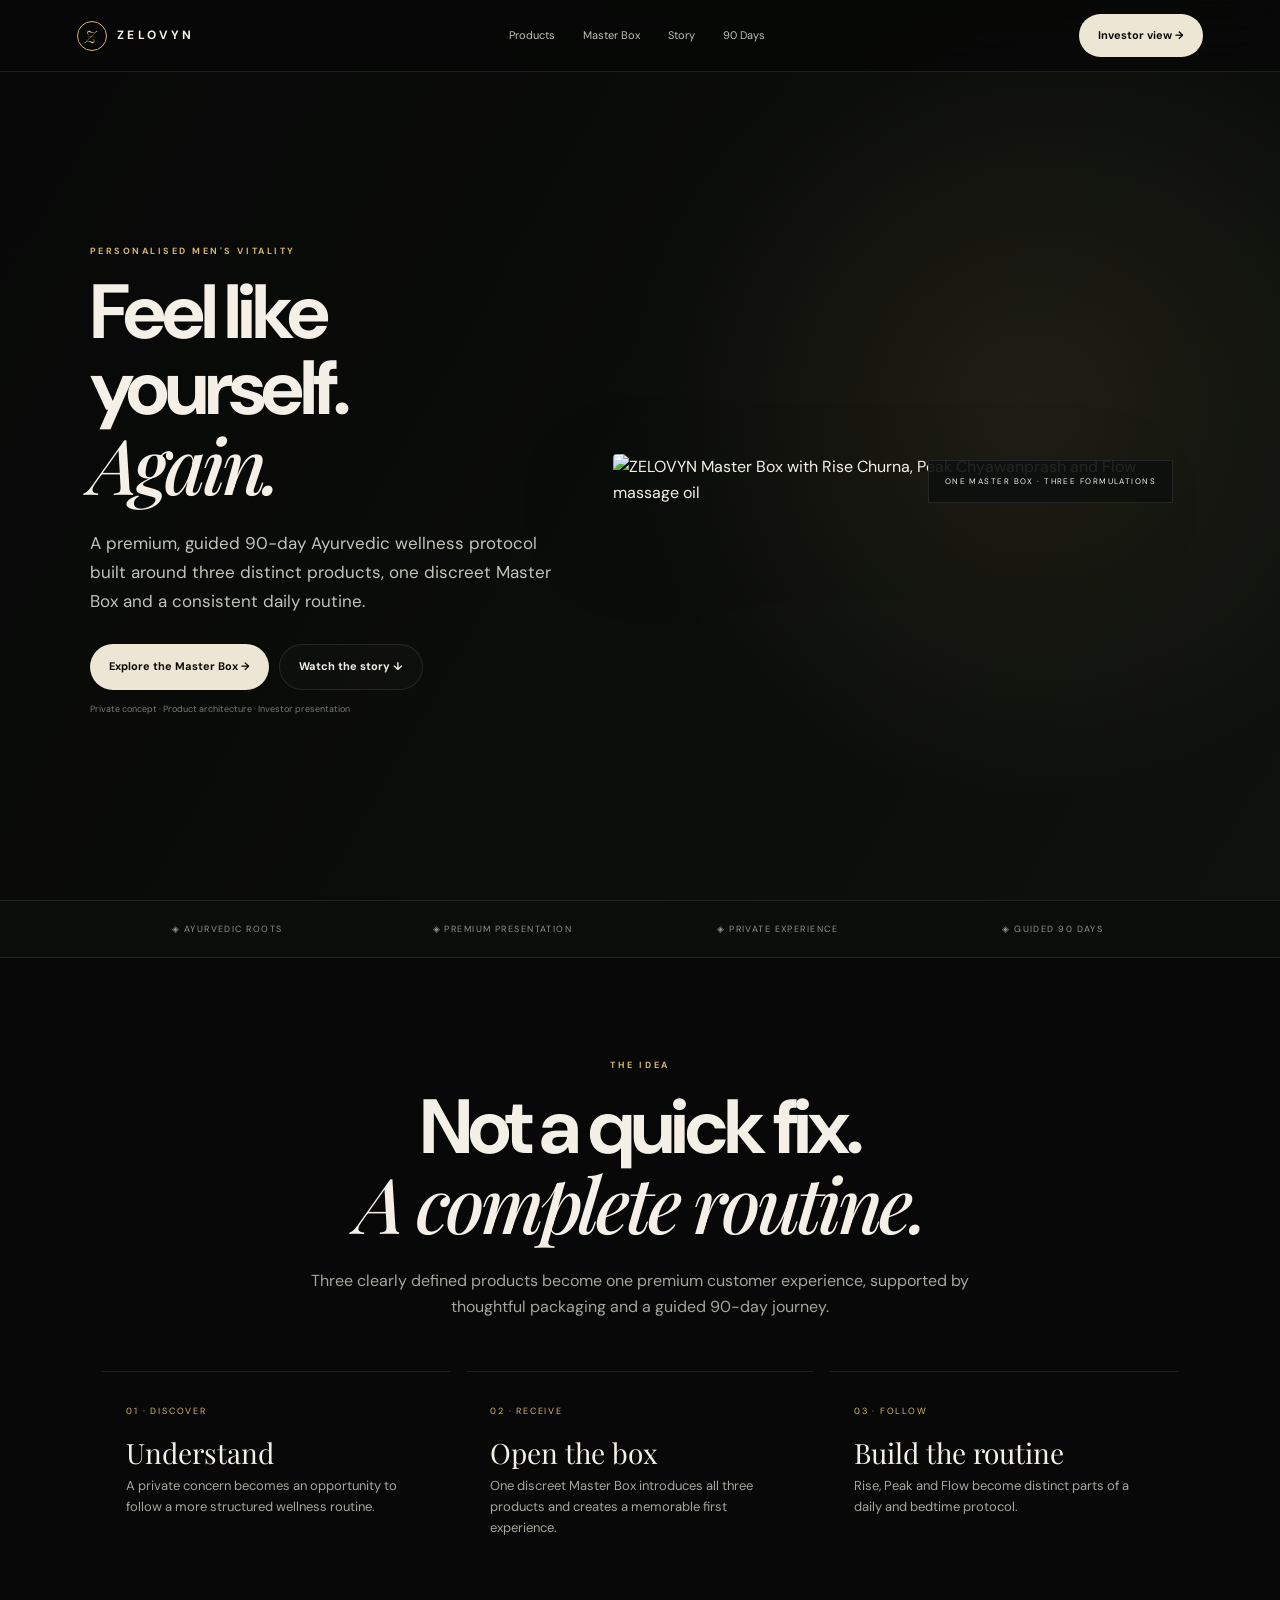
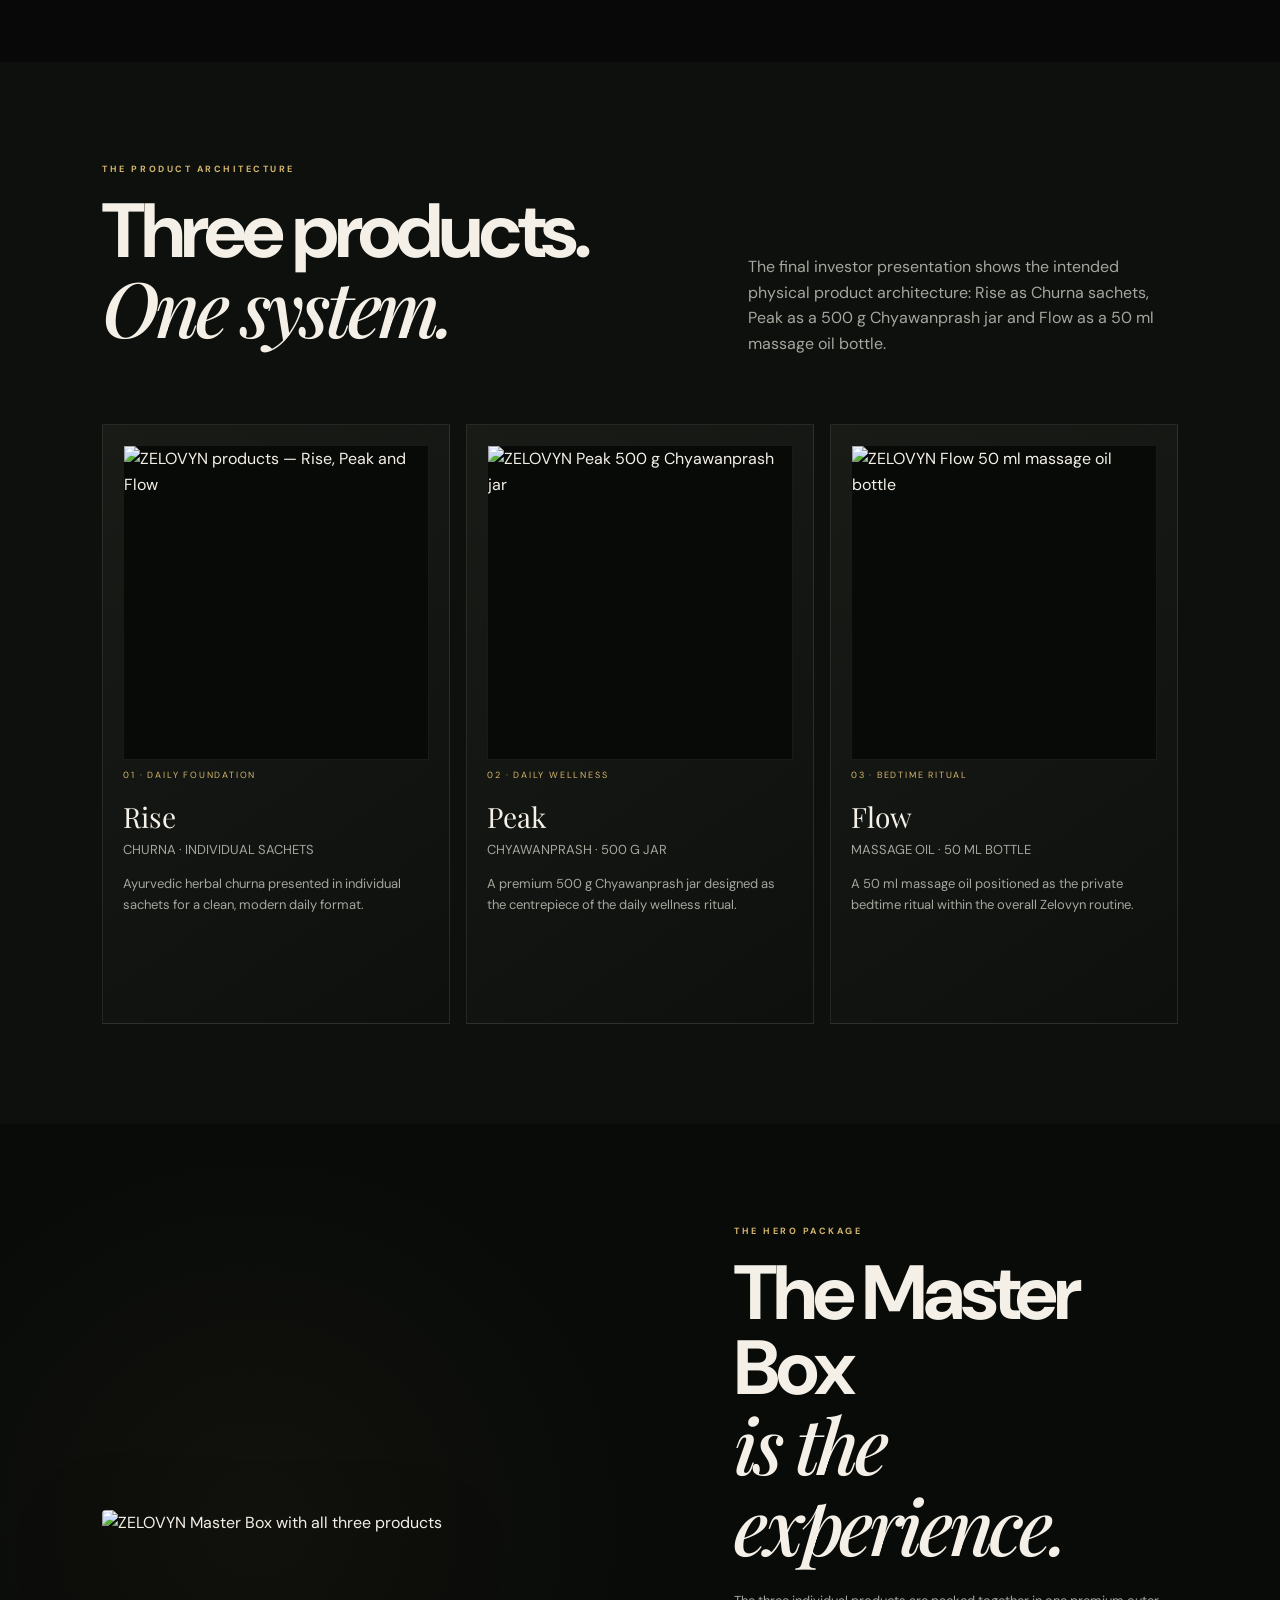
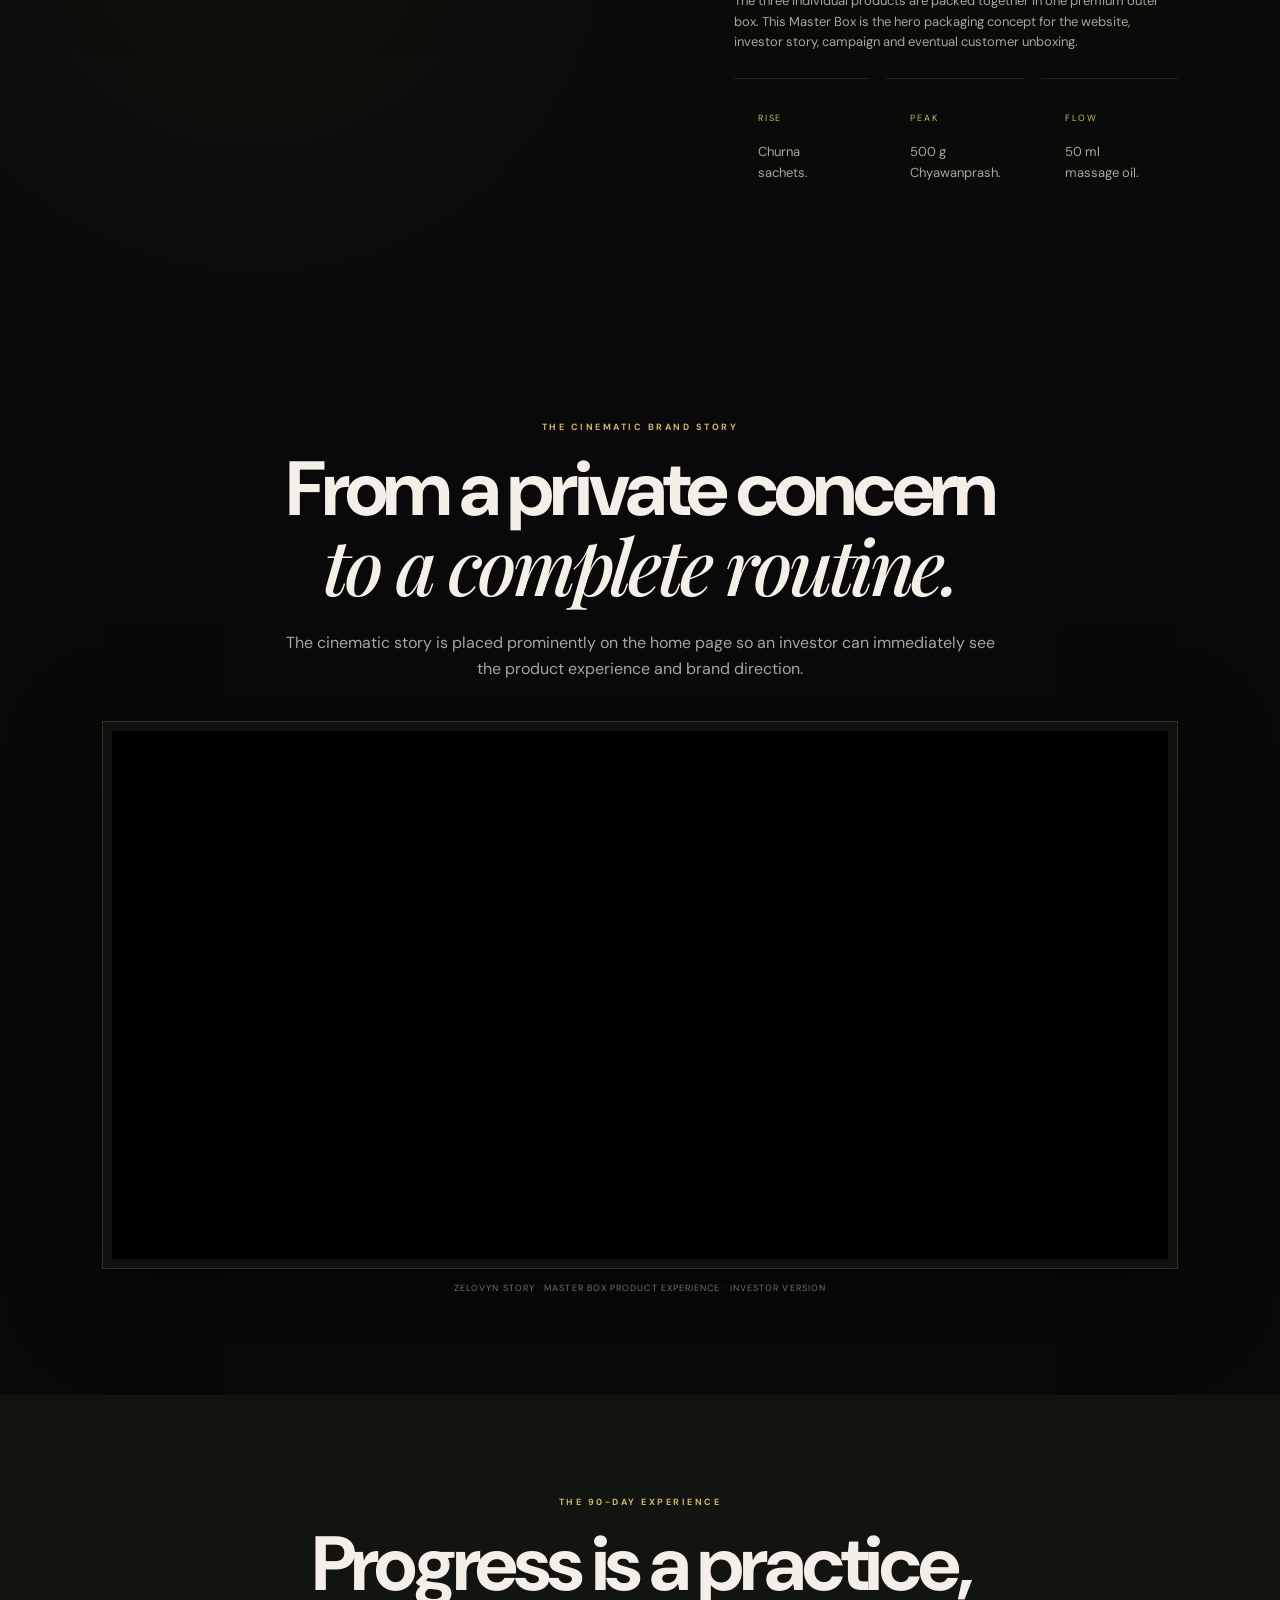
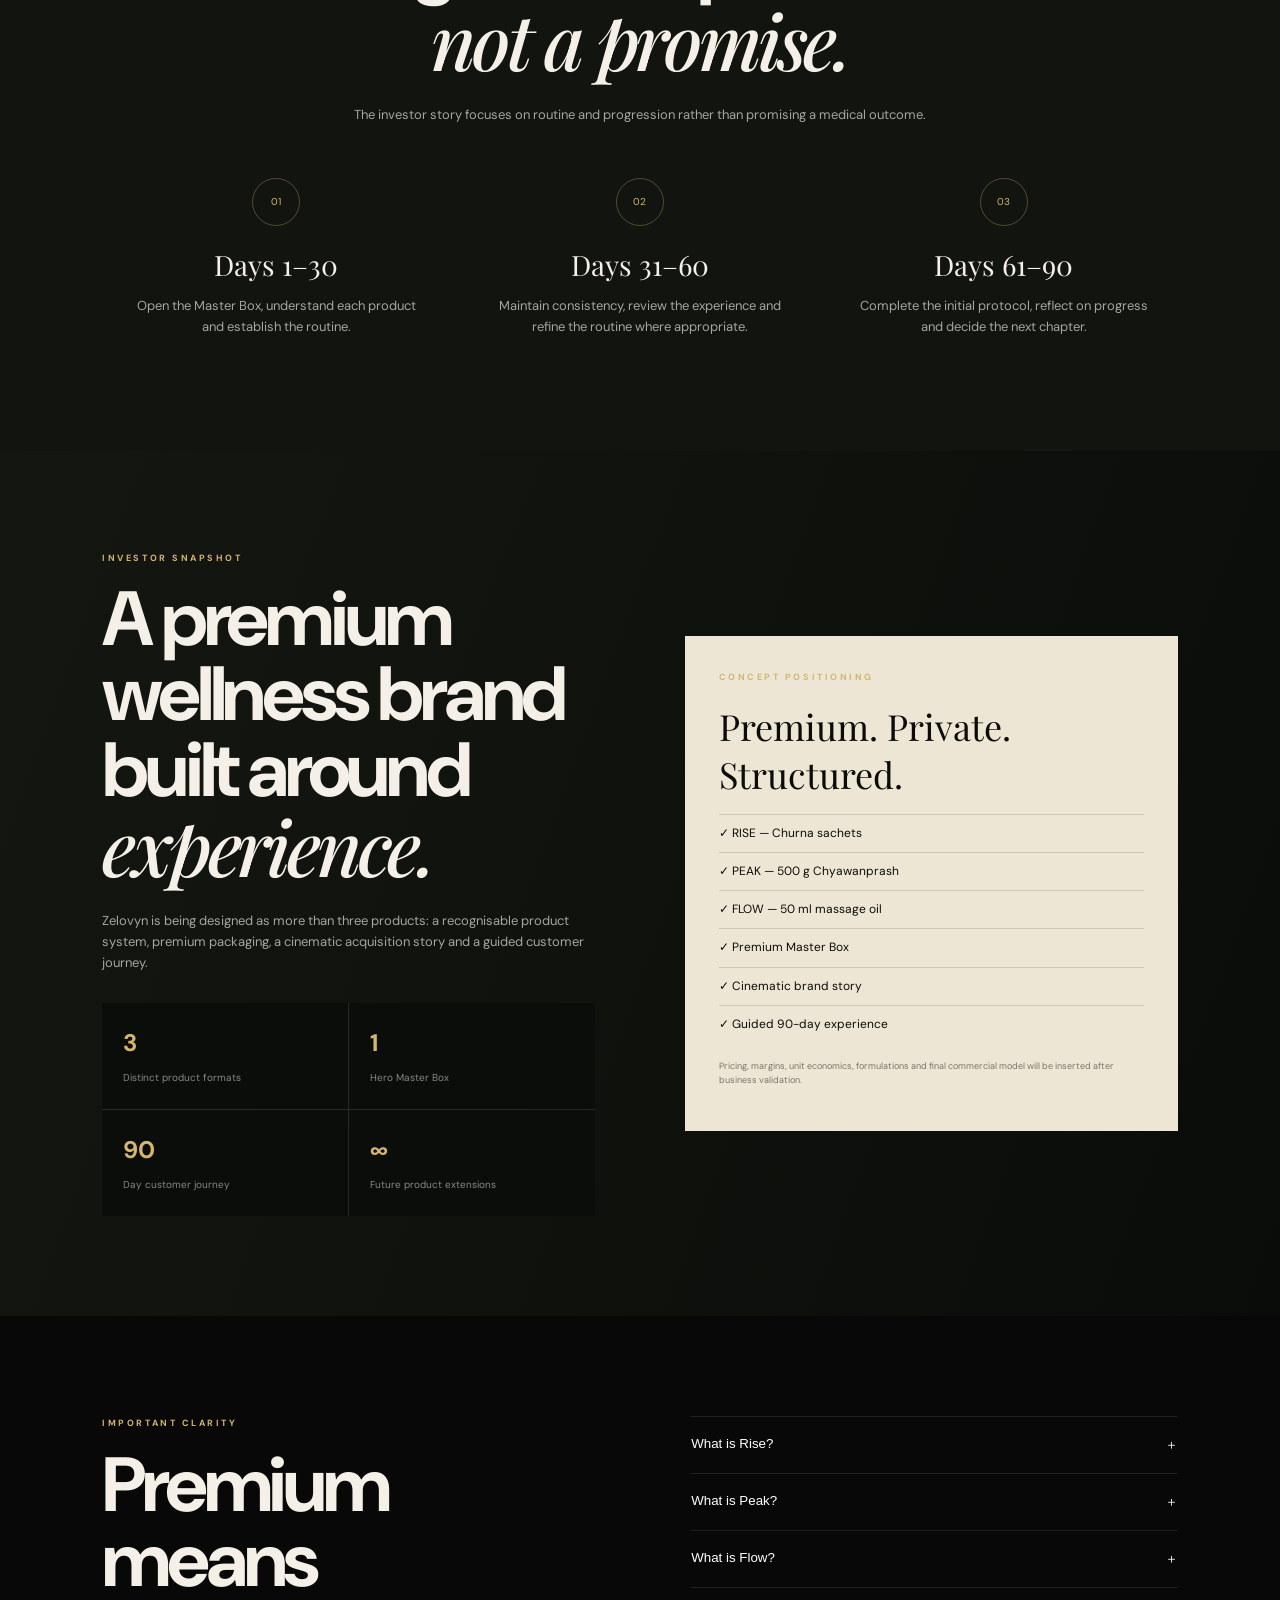
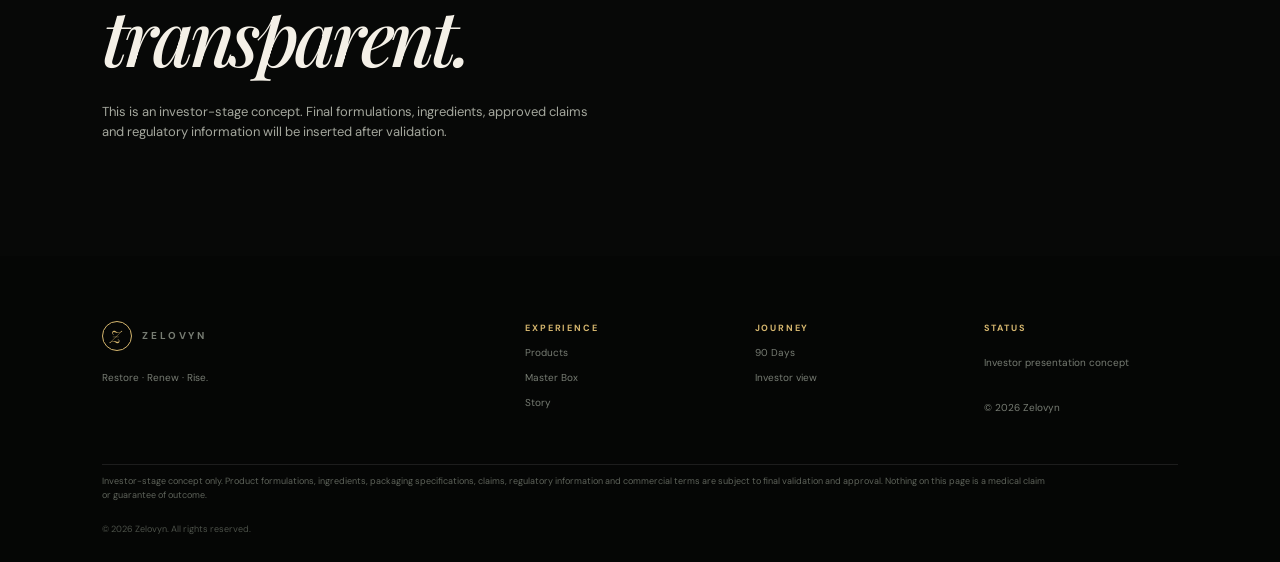
==== index.html @ 5c62b243 "Use the selected first ZELOVYN packaging design across homepage" ====
<!doctype html><html lang="en"><head><meta charset="utf-8"><meta name="viewport" content="width=device-width,initial-scale=1"><title>ZELOVYN — Investor Ready</title><meta name="description" content="ZELOVYN — Rise Churna, Peak Chyawanprash and Flow massage oil, presented in one premium Master Box."><link rel="preconnect" href="https://fonts.googleapis.com"><link href="https://fonts.googleapis.com/css2?family=DM+Sans:wght@400;500;600;700&family=Playfair+Display:ital,wght@0,500;1,500&display=swap" rel="stylesheet"><style>:root{--bg:#070807;--panel:#0e110d;--ink:#f4f0e7;--muted:#a4a79d;--gold:#d5b66e;--cream:#eee6d4;--line:#ffffff18;--serif:'Playfair Display',serif;--sans:'DM Sans',sans-serif}*{box-sizing:border-box}html{scroll-behavior:smooth}body{margin:0;background:var(--bg);color:var(--ink);font-family:var(--sans);line-height:1.6}a{color:inherit;text-decoration:none}.nav{height:72px;position:fixed;z-index:20;inset:0 0 auto;display:flex;align-items:center;justify-content:space-between;padding:0 6vw;background:#070807e8;backdrop-filter:blur(18px);border-bottom:1px solid var(--line)}.logo{display:flex;align-items:center;gap:10px;font-size:12px;font-weight:700;letter-spacing:.28em}.mark{width:30px;height:30px;border:1px solid var(--gold);border-radius:50%;display:grid;place-items:center;color:var(--gold);font:italic 17px var(--serif)}.links{display:flex;gap:28px;font-size:11px;color:#bfc1b8}.btn{display:inline-flex;align-items:center;justify-content:center;padding:13px 19px;border-radius:99px;font-size:11px;font-weight:700}.primary{background:var(--cream);color:#0a0b09}.ghost{border:1px solid var(--line);background:#ffffff05}.ey{font-size:9px;letter-spacing:.28em;color:var(--gold);font-weight:700;margin-bottom:17px}h1,h2{font-size:clamp(50px,6vw,86px);line-height:.98;letter-spacing:-.055em;margin:0 0 22px}em{font-family:var(--serif);font-weight:500}.lead{font-size:17px;color:#c1c4ba;max-width:600px;line-height:1.7}.hero{min-height:900px;padding:125px 7vw 65px;display:grid;grid-template-columns:.9fr 1.1fr;gap:4vw;align-items:center;background:radial-gradient(circle at 80% 45%,#d5b66e18,transparent 35%),linear-gradient(120deg,#070807,#0e110d);overflow:hidden}.heroPhoto img,.masterPhoto img{width:100%;display:block;border-radius:4px;filter:drop-shadow(0 35px 45px #000b)}.heroPhoto{position:relative}.photoTag{position:absolute;right:3%;bottom:6%;padding:14px 16px;background:#0d100ee8;border:1px solid var(--line);font-size:8px;letter-spacing:.18em}.actions{display:flex;gap:10px;flex-wrap:wrap;margin:28px 0 12px}.micro{font-size:9px;color:#777c73}.strip{display:grid;grid-template-columns:repeat(4,1fr);padding:21px 7vw;border-block:1px solid var(--line);background:#0b0d0a}.strip div{text-align:center;color:#8f9389;font-size:9px;letter-spacing:.16em}section{padding:100px 8vw}.center{text-align:center;max-width:1100px;margin:auto}.center p{max-width:720px;margin:auto;color:var(--muted)}.three,.products,.timeline{display:grid;grid-template-columns:repeat(3,1fr);gap:16px;margin-top:52px}.card{padding:24px;border-top:1px solid var(--line);text-align:left}.num,.pill{font-size:9px;letter-spacing:.2em;color:var(--gold)}h3{font:28px var(--serif);margin:12px 0 5px}.muted{color:var(--muted);font-size:13px}.dark{background:#0d100d}.sectionHead{display:flex;justify-content:space-between;align-items:end;gap:50px;margin-bottom:42px}.sectionHead p{max-width:430px;color:var(--muted)}.product{min-height:600px;padding:20px;background:linear-gradient(145deg,#181b16,#0d100d);border:1px solid var(--line);overflow:hidden}.productPhoto{height:315px;overflow:hidden;border:1px solid #ffffff10;background:#080a08}.productPhoto img{width:100%;height:100%;display:block;object-fit:cover;object-position:center}.master{background:radial-gradient(circle at 20% 50%,#d5b66e0b,transparent 35%),#090b09}.masterGrid{display:grid;grid-template-columns:1.1fr .9fr;gap:7vw;align-items:center}.story{background:#080908}.video{max-width:1150px;margin:40px auto 0;border:1px solid #d5b66e33;padding:9px;background:#0e110d;box-shadow:0 25px 80px #0008}.video video{display:block;width:100%;max-height:650px;background:#000}.videoNote{text-align:center;color:#6e736a;font-size:9px;letter-spacing:.12em;margin-top:12px}.journey{text-align:center;background:#11140f}.step{padding:0 25px}.stepNo{width:48px;height:48px;border:1px solid #d5b66e55;border-radius:50%;display:grid;place-items:center;margin:0 auto 20px;color:var(--gold);font-size:10px}.invest{background:linear-gradient(110deg,#141711,#0a0c09)}.investGrid{display:grid;grid-template-columns:1fr 1fr;gap:7vw;align-items:center}.metrics{display:grid;grid-template-columns:1fr 1fr;gap:1px;background:var(--line);margin-top:30px}.metrics div{background:#0b0d0a;padding:21px}.metrics b{display:block;color:var(--gold);font-size:24px}.metrics span{font-size:10px;color:#858a80}.price{background:var(--cream);color:#0b0c09;padding:34px}.price h3{font-size:36px}.price li{list-style:none;border-top:1px solid #0002;padding:9px 0;font-size:12px}.price ul{padding:0}.note{font-size:9px;color:#77746a}.faq{display:grid;grid-template-columns:1fr 1fr;gap:8vw}.faqList{border-top:1px solid var(--line)}.faqItem{border-bottom:1px solid var(--line)}.faqItem button{width:100%;padding:19px 0;background:none;border:0;color:#fff;display:flex;justify-content:space-between;text-align:left;cursor:pointer}.faqItem p{font-size:12px;color:var(--muted);padding:0 20px 18px 0}footer{padding:65px 8vw 25px;background:#050605}.footer{display:grid;grid-template-columns:2fr 1fr 1fr 1fr;gap:35px;padding-bottom:38px;border-bottom:1px solid var(--line)}.footer div{display:flex;flex-direction:column;gap:9px}.footer b{font-size:9px;color:var(--gold);letter-spacing:.2em}.footer a,.footer p{font-size:10px;color:#777c73}.disclaimer{font-size:9px;color:#5e635a;max-width:950px}.copy{font-size:9px;color:#4c5149;margin-top:20px}@media(max-width:850px){.links{display:none}.hero,.masterGrid,.investGrid,.faq{grid-template-columns:1fr}.hero{padding:110px 6vw 60px}.heroPhoto{order:-1}.three,.products,.timeline{grid-template-columns:1fr}.sectionHead{display:block}.strip{grid-template-columns:1fr 1fr;gap:14px}.footer{grid-template-columns:1fr 1fr}.heroPhoto img{max-height:500px;object-fit:contain}.product{min-height:auto}}@media(max-width:500px){.strip,.footer{grid-template-columns:1fr}.hero h1{font-size:53px}section{padding:78px 6vw}.hero{padding-top:100px}.productPhoto{height:260px}}</style></head><body><header class="nav"><a class="logo" href="#top"><span class="mark">Z</span>ZELOVYN</a><nav class="links"><a href="#products">Products</a><a href="#master">Master Box</a><a href="#story">Story</a><a href="#journey">90 Days</a></nav><a class="btn primary" href="#investor">Investor view →</a></header><section class="hero" id="top"><div><div class="ey">PERSONALISED MEN'S VITALITY</div><h1>Feel like yourself.<br><em>Again.</em></h1><p class="lead">A premium, guided 90-day Ayurvedic wellness protocol built around three distinct products, one discreet Master Box and a consistent daily routine.</p><div class="actions"><a class="btn primary" href="#master">Explore the Master Box →</a><a class="btn ghost" href="#story">Watch the story ↓</a></div><div class="micro">Private concept · Product architecture · Investor presentation</div></div><div class="heroPhoto"><img src="./zelovyn-products.jpg" alt="ZELOVYN Master Box with Rise Churna, Peak Chyawanprash and Flow massage oil"><div class="photoTag">ONE MASTER BOX · THREE FORMULATIONS</div></div></section><div class="strip"><div>◈ AYURVEDIC ROOTS</div><div>◈ PREMIUM PRESENTATION</div><div>◈ PRIVATE EXPERIENCE</div><div>◈ GUIDED 90 DAYS</div></div><section><div class="center"><div class="ey">THE IDEA</div><h2>Not a quick fix.<br><em>A complete routine.</em></h2><p>Three clearly defined products become one premium customer experience, supported by thoughtful packaging and a guided 90-day journey.</p><div class="three"><div class="card"><span class="num">01 · DISCOVER</span><h3>Understand</h3><p class="muted">A private concern becomes an opportunity to follow a more structured wellness routine.</p></div><div class="card"><span class="num">02 · RECEIVE</span><h3>Open the box</h3><p class="muted">One discreet Master Box introduces all three products and creates a memorable first experience.</p></div><div class="card"><span class="num">03 · FOLLOW</span><h3>Build the routine</h3><p class="muted">Rise, Peak and Flow become distinct parts of a daily and bedtime protocol.</p></div></div></div></section><section class="dark" id="products"><div class="sectionHead"><div><div class="ey">THE PRODUCT ARCHITECTURE</div><h2>Three products.<br><em>One system.</em></h2></div><p>The final investor presentation shows the intended physical product architecture: Rise as Churna sachets, Peak as a 500 g Chyawanprash jar and Flow as a 50 ml massage oil bottle.</p></div><div class="products"><article class="product"><div class="productPhoto"><img src="./zelovyn-products.jpg" alt="ZELOVYN products — Rise, Peak and Flow"></div><span class="pill">01 · DAILY FOUNDATION</span><h3>Rise</h3><div class="muted">CHURNA · INDIVIDUAL SACHETS</div><p class="muted">Ayurvedic herbal churna presented in individual sachets for a clean, modern daily format.</p></article><article class="product"><div class="productPhoto"><img src="./zelovyn-products.jpg" alt="ZELOVYN Peak 500 g Chyawanprash jar"></div><span class="pill">02 · DAILY WELLNESS</span><h3>Peak</h3><div class="muted">CHYAWANPRASH · 500 G JAR</div><p class="muted">A premium 500 g Chyawanprash jar designed as the centrepiece of the daily wellness ritual.</p></article><article class="product"><div class="productPhoto"><img src="./zelovyn-products.jpg" alt="ZELOVYN Flow 50 ml massage oil bottle"></div><span class="pill">03 · BEDTIME RITUAL</span><h3>Flow</h3><div class="muted">MASSAGE OIL · 50 ML BOTTLE</div><p class="muted">A 50 ml massage oil positioned as the private bedtime ritual within the overall Zelovyn routine.</p></article></div></section><section class="master" id="master"><div class="masterGrid"><div class="masterPhoto"><img src="./zelovyn-products.jpg" alt="ZELOVYN Master Box with all three products"></div><div><div class="ey">THE HERO PACKAGE</div><h2>The Master Box<br><em>is the experience.</em></h2><p class="muted">The three individual products are packed together in one premium outer box. This Master Box is the hero packaging concept for the website, investor story, campaign and eventual customer unboxing.</p><div class="three" style="margin-top:25px"><div class="card"><span class="num">RISE</span><p class="muted">Churna sachets.</p></div><div class="card"><span class="num">PEAK</span><p class="muted">500 g Chyawanprash.</p></div><div class="card"><span class="num">FLOW</span><p class="muted">50 ml massage oil.</p></div></div></div></div></section><section class="story" id="story"><div class="center"><div class="ey">THE CINEMATIC BRAND STORY</div><h2>From a private concern<br><em>to a complete routine.</em></h2><p>The cinematic story is placed prominently on the home page so an investor can immediately see the product experience and brand direction.</p></div><div class="video"><video controls playsinline preload="metadata" poster="./zelovyn-products.jpg"><source src="./zelovyn-story-v1.mp4" type="video/mp4">Your browser does not support video.</video></div><div class="videoNote">ZELOVYN STORY · MASTER BOX PRODUCT EXPERIENCE · INVESTOR VERSION</div></section><section class="journey" id="journey"><div class="ey">THE 90-DAY EXPERIENCE</div><h2>Progress is a practice,<br><em>not a promise.</em></h2><p class="muted">The investor story focuses on routine and progression rather than promising a medical outcome.</p><div class="timeline"><div class="step"><div class="stepNo">01</div><h3>Days 1–30</h3><p class="muted">Open the Master Box, understand each product and establish the routine.</p></div><div class="step"><div class="stepNo">02</div><h3>Days 31–60</h3><p class="muted">Maintain consistency, review the experience and refine the routine where appropriate.</p></div><div class="step"><div class="stepNo">03</div><h3>Days 61–90</h3><p class="muted">Complete the initial protocol, reflect on progress and decide the next chapter.</p></div></div></section><section class="invest" id="investor"><div class="investGrid"><div><div class="ey">INVESTOR SNAPSHOT</div><h2>A premium wellness brand built around <em>experience.</em></h2><p class="muted">Zelovyn is being designed as more than three products: a recognisable product system, premium packaging, a cinematic acquisition story and a guided customer journey.</p><div class="metrics"><div><b>3</b><span>Distinct product formats</span></div><div><b>1</b><span>Hero Master Box</span></div><div><b>90</b><span>Day customer journey</span></div><div><b>∞</b><span>Future product extensions</span></div></div></div><div class="price"><div class="ey">CONCEPT POSITIONING</div><h3>Premium. Private. Structured.</h3><ul><li>✓ RISE — Churna sachets</li><li>✓ PEAK — 500 g Chyawanprash</li><li>✓ FLOW — 50 ml massage oil</li><li>✓ Premium Master Box</li><li>✓ Cinematic brand story</li><li>✓ Guided 90-day experience</li></ul><p class="note">Pricing, margins, unit economics, formulations and final commercial model will be inserted after business validation.</p></div></div></section><section class="faq"><div><div class="ey">IMPORTANT CLARITY</div><h2>Premium means<br><em>transparent.</em></h2><p class="muted">This is an investor-stage concept. Final formulations, ingredients, approved claims and regulatory information will be inserted after validation.</p></div><div class="faqList"><div class="faqItem"><button onclick="f(this)">What is Rise? <span>＋</span></button><p hidden>Rise is the planned Ayurvedic Churna product, presented in individual sachets.</p></div><div class="faqItem"><button onclick="f(this)">What is Peak? <span>＋</span></button><p hidden>Peak is the planned Chyawanprash product, presented as a 500 g premium jar.</p></div><div class="faqItem"><button onclick="f(this)">What is Flow? <span>＋</span></button><p hidden>Flow is the planned 50 ml massage oil for the bedtime ritual.</p></div></div></section><footer><div class="footer"><div><a class="logo" href="#top"><span class="mark">Z</span>ZELOVYN</a><p>Restore · Renew · Rise.</p></div><div><b>EXPERIENCE</b><a href="#products">Products</a><a href="#master">Master Box</a><a href="#story">Story</a></div><div><b>JOURNEY</b><a href="#journey">90 Days</a><a href="#investor">Investor view</a></div><div><b>STATUS</b><p>Investor presentation concept</p><p>© 2026 Zelovyn</p></div></div><p class="disclaimer">Investor-stage concept only. Product formulations, ingredients, packaging specifications, claims, regulatory information and commercial terms are subject to final validation and approval. Nothing on this page is a medical claim or guarantee of outcome.</p><div class="copy">© 2026 Zelovyn. All rights reserved.</div></footer><script>function f(b){const p=b.nextElementSibling;p.hidden=!p.hidden}</script></body></html>
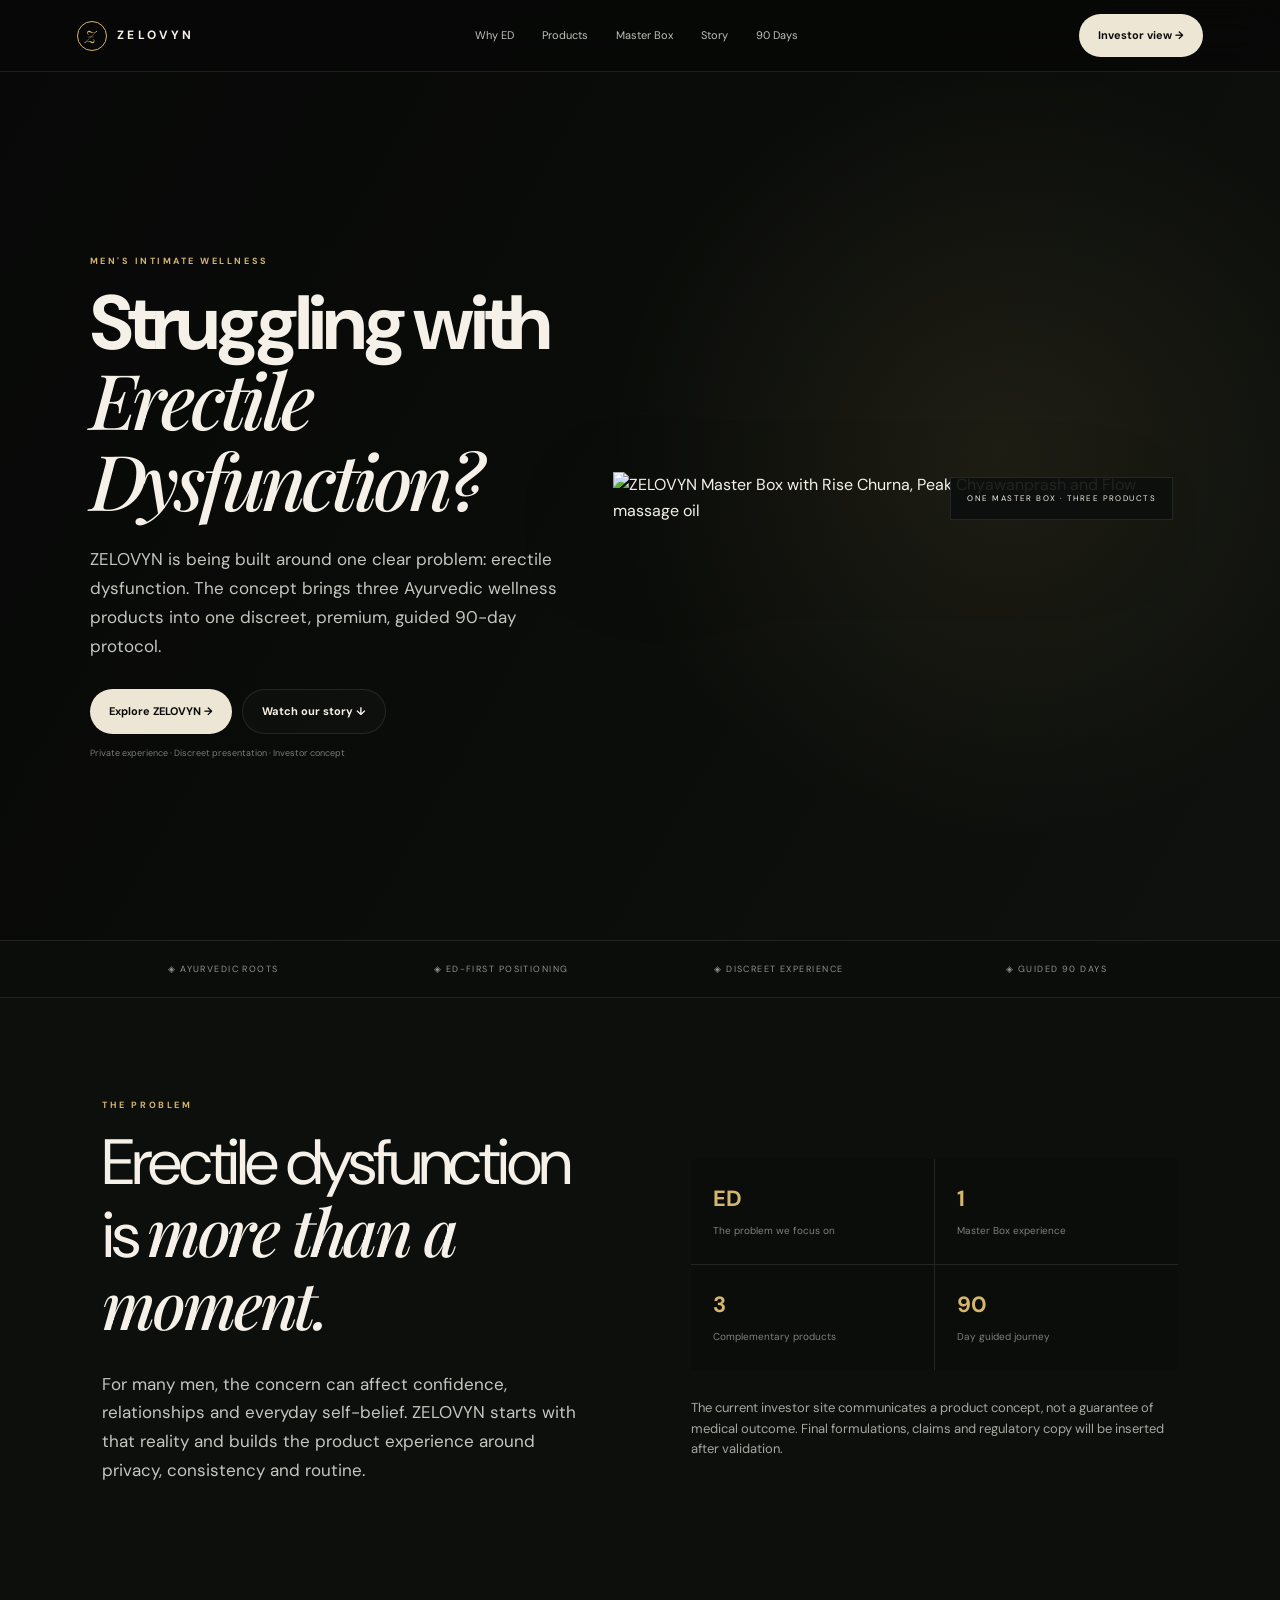
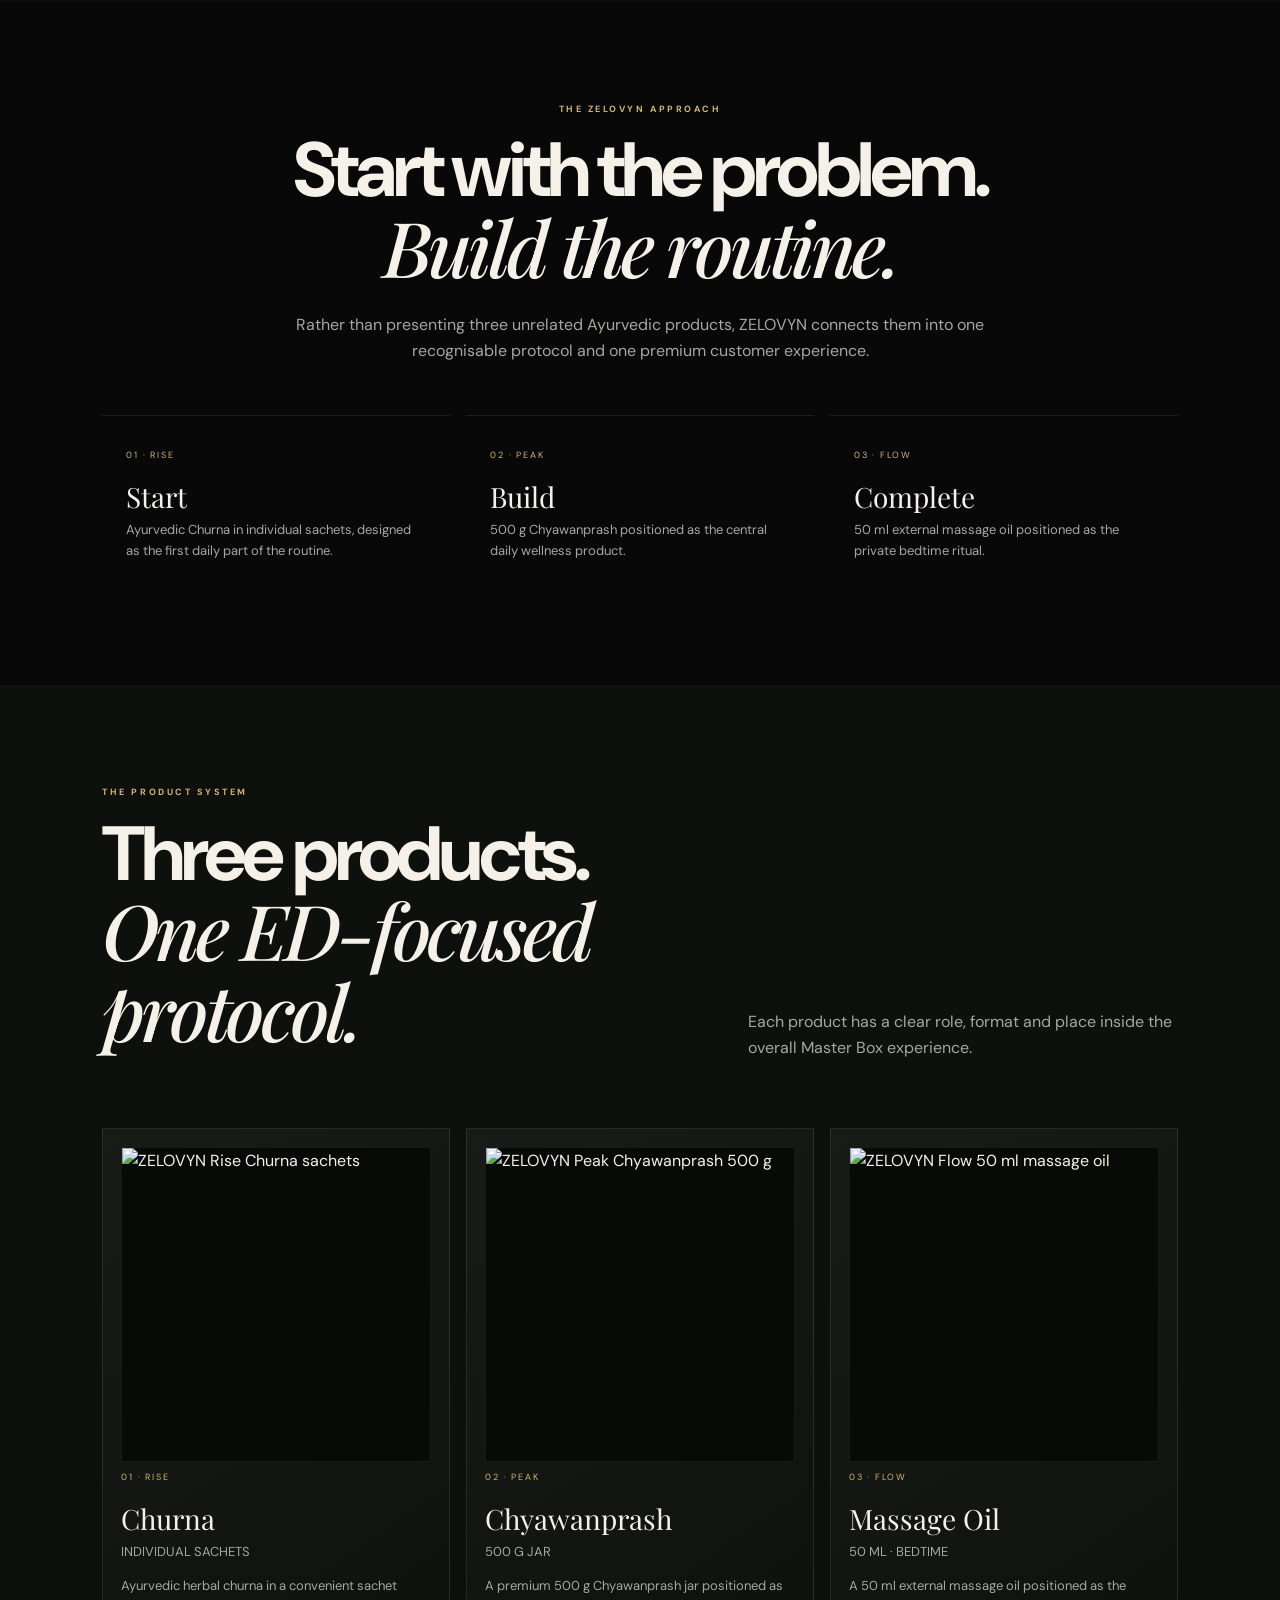
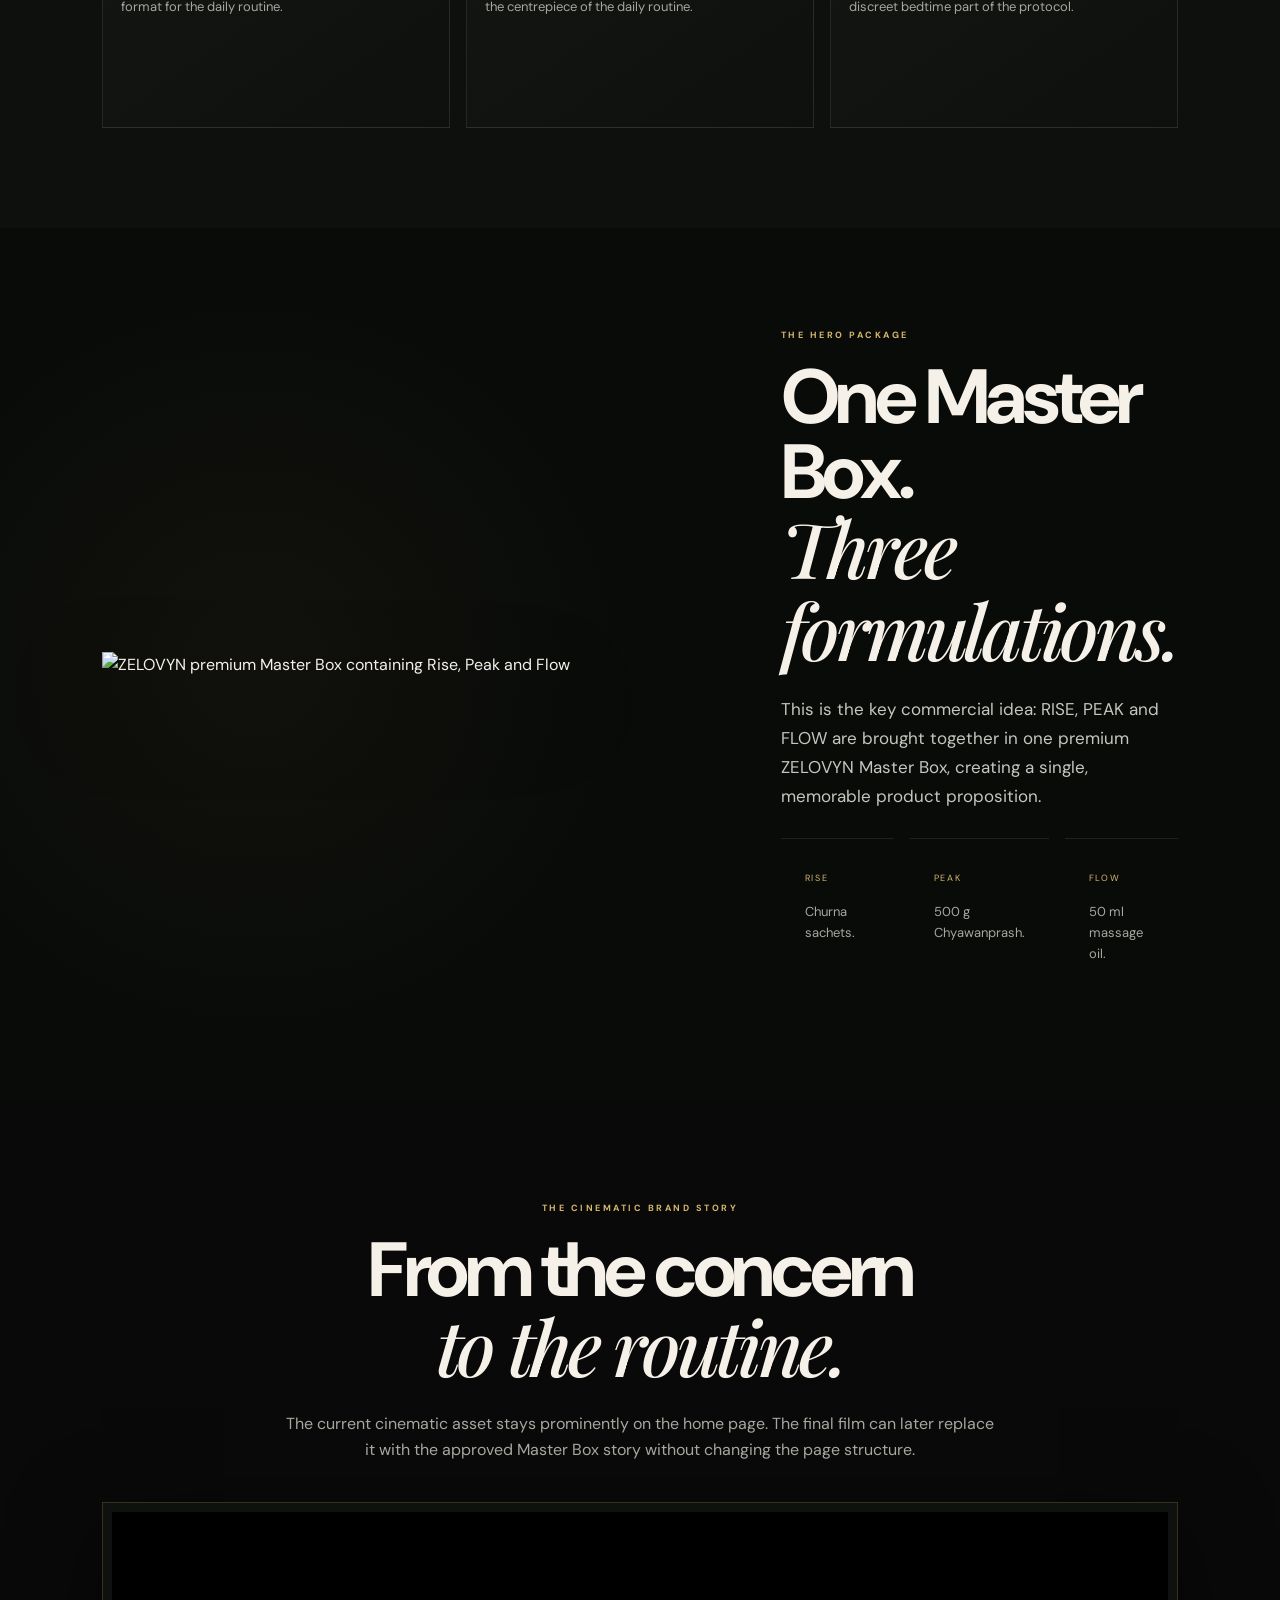
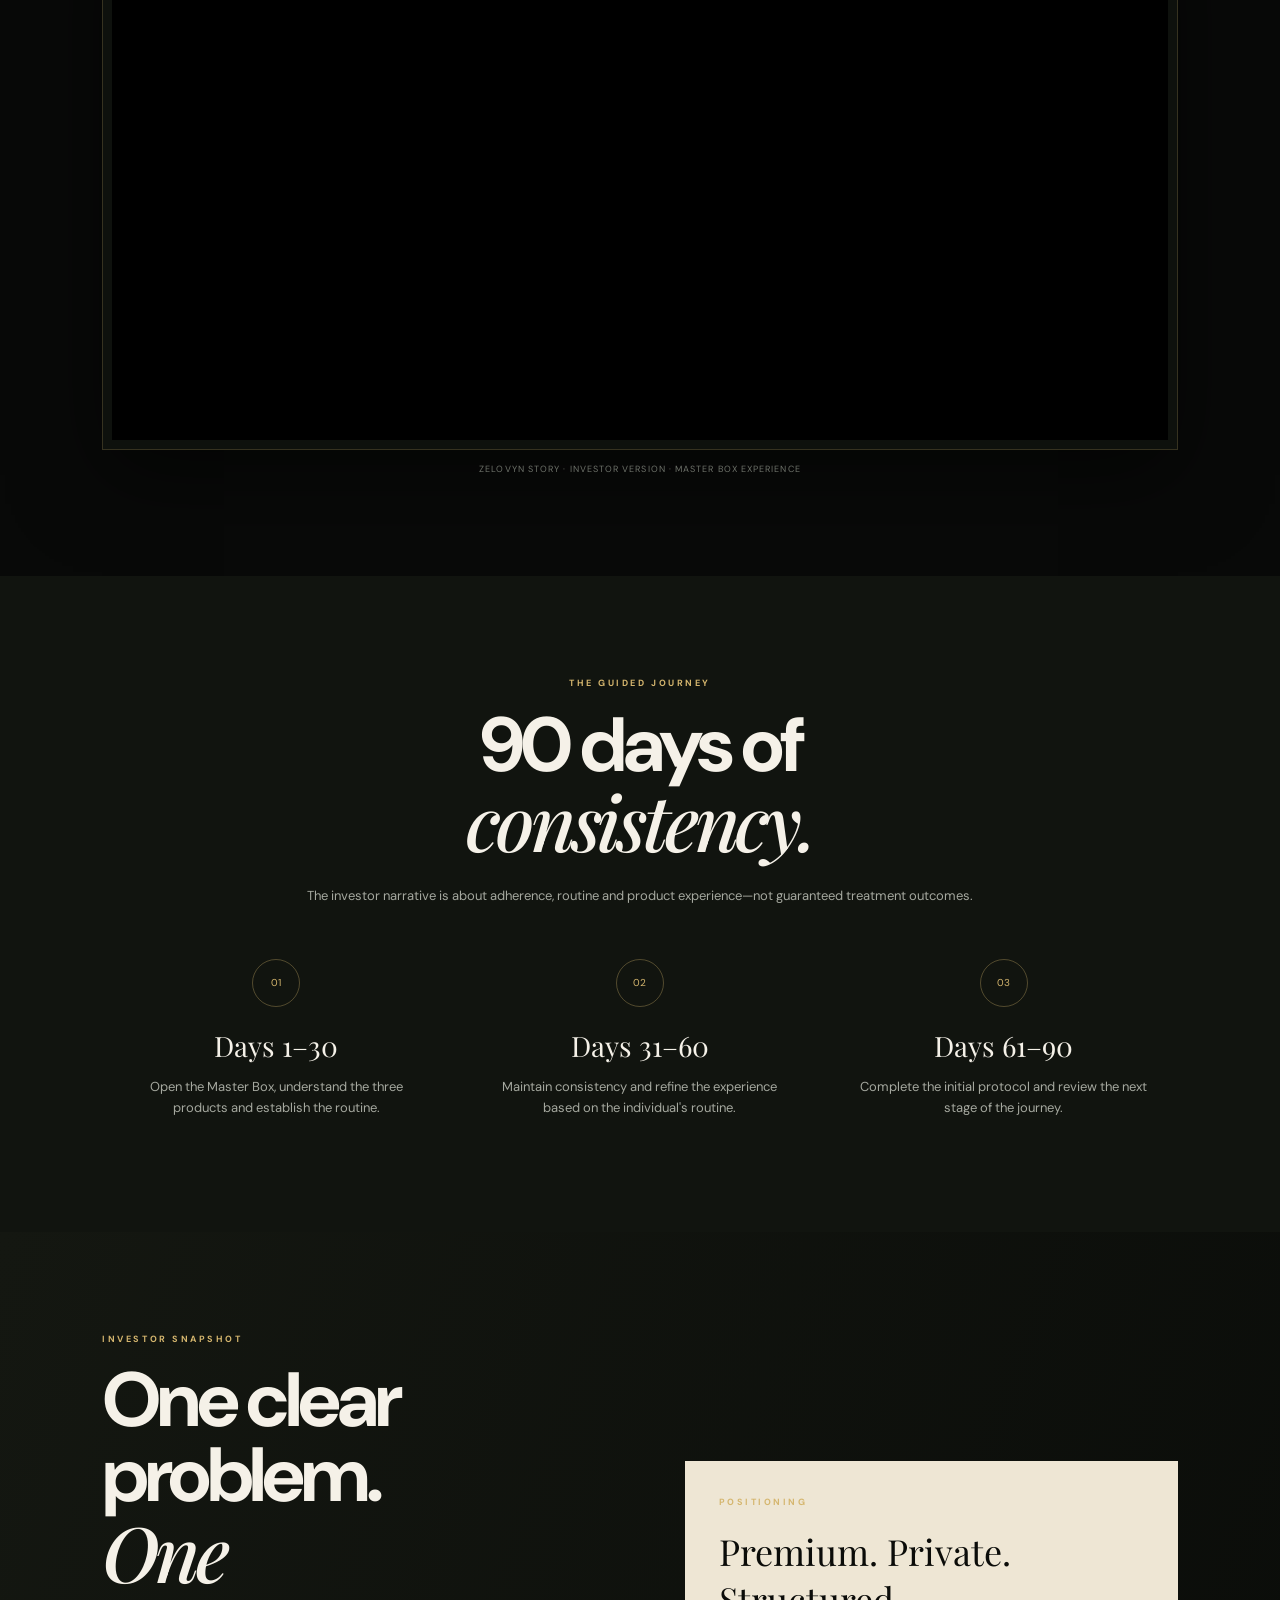
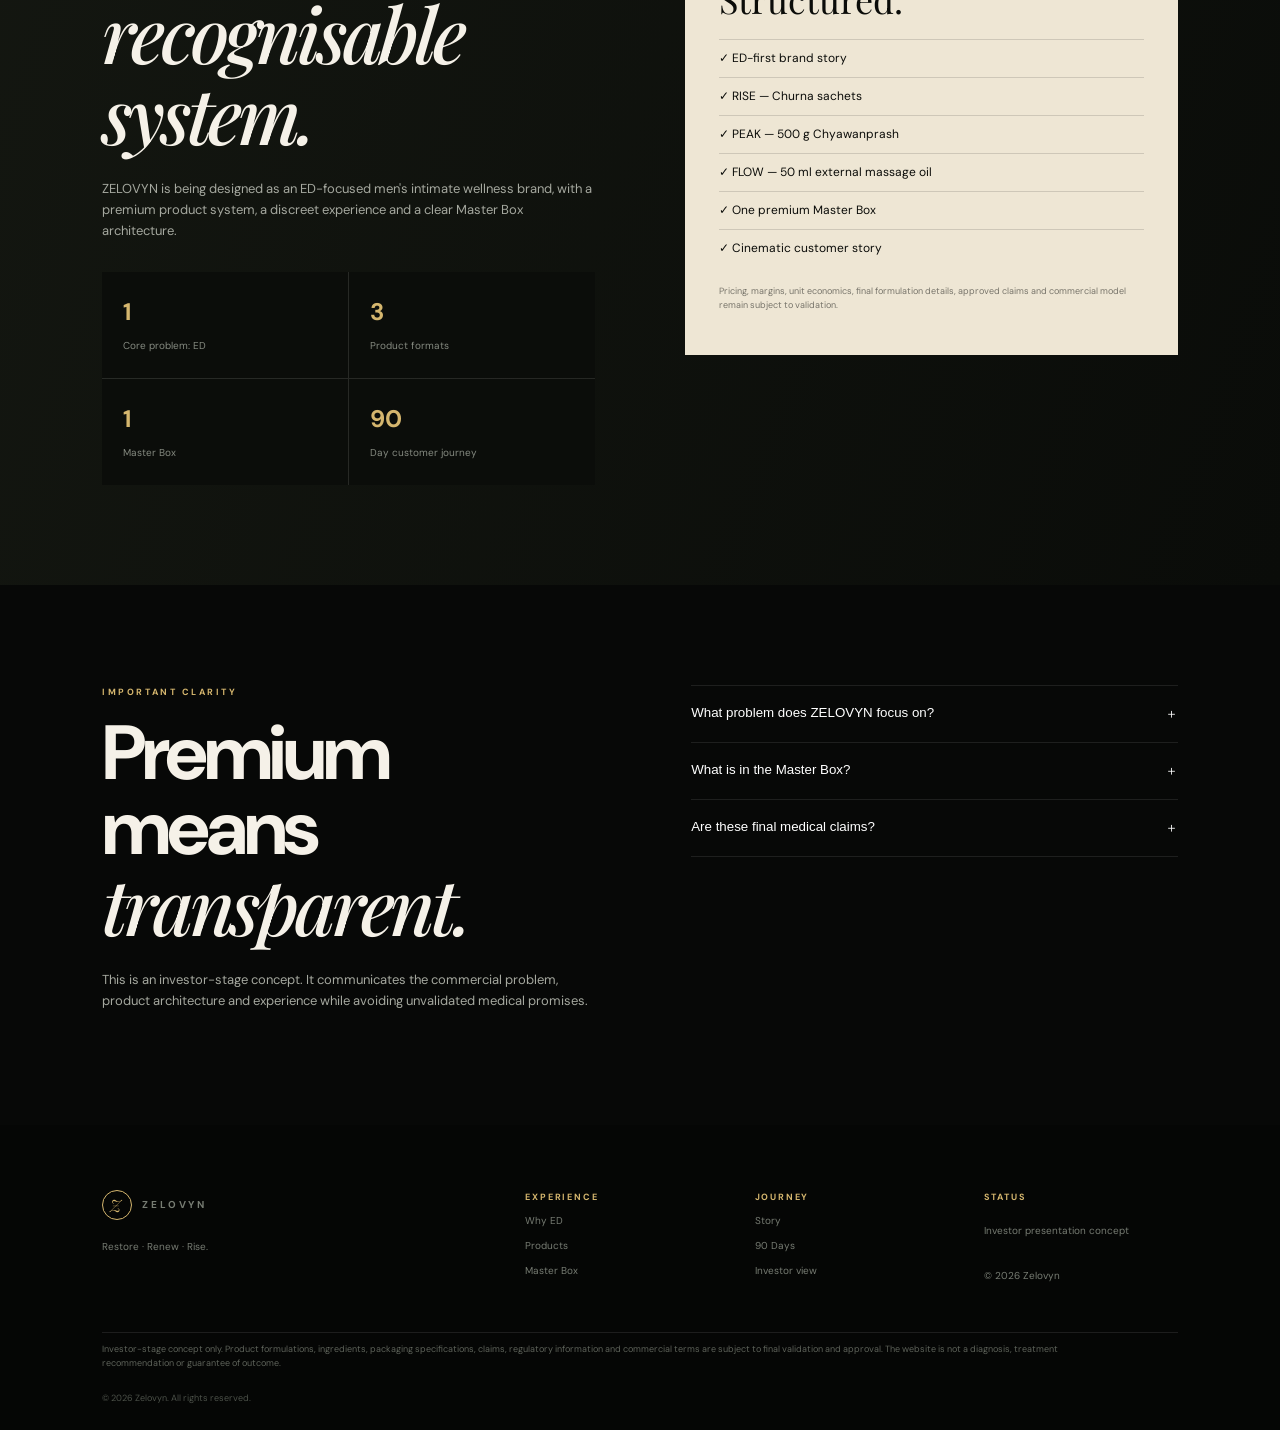
==== commit 77aec45e: "Switch homepage to ED-first investor positioning and approved product architecture" ====
--- a/index.html
+++ b/index.html
@@ -1 +1 @@
-<!doctype html><html lang="en"><head><meta charset="utf-8"><meta name="viewport" content="width=device-width,initial-scale=1"><title>ZELOVYN — Investor Ready</title><meta name="description" content="ZELOVYN — Rise Churna, Peak Chyawanprash and Flow massage oil, presented in one premium Master Box."><link rel="preconnect" href="https://fonts.googleapis.com"><link href="https://fonts.googleapis.com/css2?family=DM+Sans:wght@400;500;600;700&family=Playfair+Display:ital,wght@0,500;1,500&display=swap" rel="stylesheet"><style>:root{--bg:#070807;--panel:#0e110d;--ink:#f4f0e7;--muted:#a4a79d;--gold:#d5b66e;--cream:#eee6d4;--line:#ffffff18;--serif:'Playfair Display',serif;--sans:'DM Sans',sans-serif}*{box-sizing:border-box}html{scroll-behavior:smooth}body{margin:0;background:var(--bg);color:var(--ink);font-family:var(--sans);line-height:1.6}a{color:inherit;text-decoration:none}.nav{height:72px;position:fixed;z-index:20;inset:0 0 auto;display:flex;align-items:center;justify-content:space-between;padding:0 6vw;background:#070807e8;backdrop-filter:blur(18px);border-bottom:1px solid var(--line)}.logo{display:flex;align-items:center;gap:10px;font-size:12px;font-weight:700;letter-spacing:.28em}.mark{width:30px;height:30px;border:1px solid var(--gold);border-radius:50%;display:grid;place-items:center;color:var(--gold);font:italic 17px var(--serif)}.links{display:flex;gap:28px;font-size:11px;color:#bfc1b8}.btn{display:inline-flex;align-items:center;justify-content:center;padding:13px 19px;border-radius:99px;font-size:11px;font-weight:700}.primary{background:var(--cream);color:#0a0b09}.ghost{border:1px solid var(--line);background:#ffffff05}.ey{font-size:9px;letter-spacing:.28em;color:var(--gold);font-weight:700;margin-bottom:17px}h1,h2{font-size:clamp(50px,6vw,86px);line-height:.98;letter-spacing:-.055em;margin:0 0 22px}em{font-family:var(--serif);font-weight:500}.lead{font-size:17px;color:#c1c4ba;max-width:600px;line-height:1.7}.hero{min-height:900px;padding:125px 7vw 65px;display:grid;grid-template-columns:.9fr 1.1fr;gap:4vw;align-items:center;background:radial-gradient(circle at 80% 45%,#d5b66e18,transparent 35%),linear-gradient(120deg,#070807,#0e110d);overflow:hidden}.heroPhoto img,.masterPhoto img{width:100%;display:block;border-radius:4px;filter:drop-shadow(0 35px 45px #000b)}.heroPhoto{position:relative}.photoTag{position:absolute;right:3%;bottom:6%;padding:14px 16px;background:#0d100ee8;border:1px solid var(--line);font-size:8px;letter-spacing:.18em}.actions{display:flex;gap:10px;flex-wrap:wrap;margin:28px 0 12px}.micro{font-size:9px;color:#777c73}.strip{display:grid;grid-template-columns:repeat(4,1fr);padding:21px 7vw;border-block:1px solid var(--line);background:#0b0d0a}.strip div{text-align:center;color:#8f9389;font-size:9px;letter-spacing:.16em}section{padding:100px 8vw}.center{text-align:center;max-width:1100px;margin:auto}.center p{max-width:720px;margin:auto;color:var(--muted)}.three,.products,.timeline{display:grid;grid-template-columns:repeat(3,1fr);gap:16px;margin-top:52px}.card{padding:24px;border-top:1px solid var(--line);text-align:left}.num,.pill{font-size:9px;letter-spacing:.2em;color:var(--gold)}h3{font:28px var(--serif);margin:12px 0 5px}.muted{color:var(--muted);font-size:13px}.dark{background:#0d100d}.sectionHead{display:flex;justify-content:space-between;align-items:end;gap:50px;margin-bottom:42px}.sectionHead p{max-width:430px;color:var(--muted)}.product{min-height:600px;padding:20px;background:linear-gradient(145deg,#181b16,#0d100d);border:1px solid var(--line);overflow:hidden}.productPhoto{height:315px;overflow:hidden;border:1px solid #ffffff10;background:#080a08}.productPhoto img{width:100%;height:100%;display:block;object-fit:cover;object-position:center}.master{background:radial-gradient(circle at 20% 50%,#d5b66e0b,transparent 35%),#090b09}.masterGrid{display:grid;grid-template-columns:1.1fr .9fr;gap:7vw;align-items:center}.story{background:#080908}.video{max-width:1150px;margin:40px auto 0;border:1px solid #d5b66e33;padding:9px;background:#0e110d;box-shadow:0 25px 80px #0008}.video video{display:block;width:100%;max-height:650px;background:#000}.videoNote{text-align:center;color:#6e736a;font-size:9px;letter-spacing:.12em;margin-top:12px}.journey{text-align:center;background:#11140f}.step{padding:0 25px}.stepNo{width:48px;height:48px;border:1px solid #d5b66e55;border-radius:50%;display:grid;place-items:center;margin:0 auto 20px;color:var(--gold);font-size:10px}.invest{background:linear-gradient(110deg,#141711,#0a0c09)}.investGrid{display:grid;grid-template-columns:1fr 1fr;gap:7vw;align-items:center}.metrics{display:grid;grid-template-columns:1fr 1fr;gap:1px;background:var(--line);margin-top:30px}.metrics div{background:#0b0d0a;padding:21px}.metrics b{display:block;color:var(--gold);font-size:24px}.metrics span{font-size:10px;color:#858a80}.price{background:var(--cream);color:#0b0c09;padding:34px}.price h3{font-size:36px}.price li{list-style:none;border-top:1px solid #0002;padding:9px 0;font-size:12px}.price ul{padding:0}.note{font-size:9px;color:#77746a}.faq{display:grid;grid-template-columns:1fr 1fr;gap:8vw}.faqList{border-top:1px solid var(--line)}.faqItem{border-bottom:1px solid var(--line)}.faqItem button{width:100%;padding:19px 0;background:none;border:0;color:#fff;display:flex;justify-content:space-between;text-align:left;cursor:pointer}.faqItem p{font-size:12px;color:var(--muted);padding:0 20px 18px 0}footer{padding:65px 8vw 25px;background:#050605}.footer{display:grid;grid-template-columns:2fr 1fr 1fr 1fr;gap:35px;padding-bottom:38px;border-bottom:1px solid var(--line)}.footer div{display:flex;flex-direction:column;gap:9px}.footer b{font-size:9px;color:var(--gold);letter-spacing:.2em}.footer a,.footer p{font-size:10px;color:#777c73}.disclaimer{font-size:9px;color:#5e635a;max-width:950px}.copy{font-size:9px;color:#4c5149;margin-top:20px}@media(max-width:850px){.links{display:none}.hero,.masterGrid,.investGrid,.faq{grid-template-columns:1fr}.hero{padding:110px 6vw 60px}.heroPhoto{order:-1}.three,.products,.timeline{grid-template-columns:1fr}.sectionHead{display:block}.strip{grid-template-columns:1fr 1fr;gap:14px}.footer{grid-template-columns:1fr 1fr}.heroPhoto img{max-height:500px;object-fit:contain}.product{min-height:auto}}@media(max-width:500px){.strip,.footer{grid-template-columns:1fr}.hero h1{font-size:53px}section{padding:78px 6vw}.hero{padding-top:100px}.productPhoto{height:260px}}</style></head><body><header class="nav"><a class="logo" href="#top"><span class="mark">Z</span>ZELOVYN</a><nav class="links"><a href="#products">Products</a><a href="#master">Master Box</a><a href="#story">Story</a><a href="#journey">90 Days</a></nav><a class="btn primary" href="#investor">Investor view →</a></header><section class="hero" id="top"><div><div class="ey">PERSONALISED MEN'S VITALITY</div><h1>Feel like yourself.<br><em>Again.</em></h1><p class="lead">A premium, guided 90-day Ayurvedic wellness protocol built around three distinct products, one discreet Master Box and a consistent daily routine.</p><div class="actions"><a class="btn primary" href="#master">Explore the Master Box →</a><a class="btn ghost" href="#story">Watch the story ↓</a></div><div class="micro">Private concept · Product architecture · Investor presentation</div></div><div class="heroPhoto"><img src="./zelovyn-products.jpg" alt="ZELOVYN Master Box with Rise Churna, Peak Chyawanprash and Flow massage oil"><div class="photoTag">ONE MASTER BOX · THREE FORMULATIONS</div></div></section><div class="strip"><div>◈ AYURVEDIC ROOTS</div><div>◈ PREMIUM PRESENTATION</div><div>◈ PRIVATE EXPERIENCE</div><div>◈ GUIDED 90 DAYS</div></div><section><div class="center"><div class="ey">THE IDEA</div><h2>Not a quick fix.<br><em>A complete routine.</em></h2><p>Three clearly defined products become one premium customer experience, supported by thoughtful packaging and a guided 90-day journey.</p><div class="three"><div class="card"><span class="num">01 · DISCOVER</span><h3>Understand</h3><p class="muted">A private concern becomes an opportunity to follow a more structured wellness routine.</p></div><div class="card"><span class="num">02 · RECEIVE</span><h3>Open the box</h3><p class="muted">One discreet Master Box introduces all three products and creates a memorable first experience.</p></div><div class="card"><span class="num">03 · FOLLOW</span><h3>Build the routine</h3><p class="muted">Rise, Peak and Flow become distinct parts of a daily and bedtime protocol.</p></div></div></div></section><section class="dark" id="products"><div class="sectionHead"><div><div class="ey">THE PRODUCT ARCHITECTURE</div><h2>Three products.<br><em>One system.</em></h2></div><p>The final investor presentation shows the intended physical product architecture: Rise as Churna sachets, Peak as a 500 g Chyawanprash jar and Flow as a 50 ml massage oil bottle.</p></div><div class="products"><article class="product"><div class="productPhoto"><img src="./zelovyn-products.jpg" alt="ZELOVYN products — Rise, Peak and Flow"></div><span class="pill">01 · DAILY FOUNDATION</span><h3>Rise</h3><div class="muted">CHURNA · INDIVIDUAL SACHETS</div><p class="muted">Ayurvedic herbal churna presented in individual sachets for a clean, modern daily format.</p></article><article class="product"><div class="productPhoto"><img src="./zelovyn-products.jpg" alt="ZELOVYN Peak 500 g Chyawanprash jar"></div><span class="pill">02 · DAILY WELLNESS</span><h3>Peak</h3><div class="muted">CHYAWANPRASH · 500 G JAR</div><p class="muted">A premium 500 g Chyawanprash jar designed as the centrepiece of the daily wellness ritual.</p></article><article class="product"><div class="productPhoto"><img src="./zelovyn-products.jpg" alt="ZELOVYN Flow 50 ml massage oil bottle"></div><span class="pill">03 · BEDTIME RITUAL</span><h3>Flow</h3><div class="muted">MASSAGE OIL · 50 ML BOTTLE</div><p class="muted">A 50 ml massage oil positioned as the private bedtime ritual within the overall Zelovyn routine.</p></article></div></section><section class="master" id="master"><div class="masterGrid"><div class="masterPhoto"><img src="./zelovyn-products.jpg" alt="ZELOVYN Master Box with all three products"></div><div><div class="ey">THE HERO PACKAGE</div><h2>The Master Box<br><em>is the experience.</em></h2><p class="muted">The three individual products are packed together in one premium outer box. This Master Box is the hero packaging concept for the website, investor story, campaign and eventual customer unboxing.</p><div class="three" style="margin-top:25px"><div class="card"><span class="num">RISE</span><p class="muted">Churna sachets.</p></div><div class="card"><span class="num">PEAK</span><p class="muted">500 g Chyawanprash.</p></div><div class="card"><span class="num">FLOW</span><p class="muted">50 ml massage oil.</p></div></div></div></div></section><section class="story" id="story"><div class="center"><div class="ey">THE CINEMATIC BRAND STORY</div><h2>From a private concern<br><em>to a complete routine.</em></h2><p>The cinematic story is placed prominently on the home page so an investor can immediately see the product experience and brand direction.</p></div><div class="video"><video controls playsinline preload="metadata" poster="./zelovyn-products.jpg"><source src="./zelovyn-story-v1.mp4" type="video/mp4">Your browser does not support video.</video></div><div class="videoNote">ZELOVYN STORY · MASTER BOX PRODUCT EXPERIENCE · INVESTOR VERSION</div></section><section class="journey" id="journey"><div class="ey">THE 90-DAY EXPERIENCE</div><h2>Progress is a practice,<br><em>not a promise.</em></h2><p class="muted">The investor story focuses on routine and progression rather than promising a medical outcome.</p><div class="timeline"><div class="step"><div class="stepNo">01</div><h3>Days 1–30</h3><p class="muted">Open the Master Box, understand each product and establish the routine.</p></div><div class="step"><div class="stepNo">02</div><h3>Days 31–60</h3><p class="muted">Maintain consistency, review the experience and refine the routine where appropriate.</p></div><div class="step"><div class="stepNo">03</div><h3>Days 61–90</h3><p class="muted">Complete the initial protocol, reflect on progress and decide the next chapter.</p></div></div></section><section class="invest" id="investor"><div class="investGrid"><div><div class="ey">INVESTOR SNAPSHOT</div><h2>A premium wellness brand built around <em>experience.</em></h2><p class="muted">Zelovyn is being designed as more than three products: a recognisable product system, premium packaging, a cinematic acquisition story and a guided customer journey.</p><div class="metrics"><div><b>3</b><span>Distinct product formats</span></div><div><b>1</b><span>Hero Master Box</span></div><div><b>90</b><span>Day customer journey</span></div><div><b>∞</b><span>Future product extensions</span></div></div></div><div class="price"><div class="ey">CONCEPT POSITIONING</div><h3>Premium. Private. Structured.</h3><ul><li>✓ RISE — Churna sachets</li><li>✓ PEAK — 500 g Chyawanprash</li><li>✓ FLOW — 50 ml massage oil</li><li>✓ Premium Master Box</li><li>✓ Cinematic brand story</li><li>✓ Guided 90-day experience</li></ul><p class="note">Pricing, margins, unit economics, formulations and final commercial model will be inserted after business validation.</p></div></div></section><section class="faq"><div><div class="ey">IMPORTANT CLARITY</div><h2>Premium means<br><em>transparent.</em></h2><p class="muted">This is an investor-stage concept. Final formulations, ingredients, approved claims and regulatory information will be inserted after validation.</p></div><div class="faqList"><div class="faqItem"><button onclick="f(this)">What is Rise? <span>＋</span></button><p hidden>Rise is the planned Ayurvedic Churna product, presented in individual sachets.</p></div><div class="faqItem"><button onclick="f(this)">What is Peak? <span>＋</span></button><p hidden>Peak is the planned Chyawanprash product, presented as a 500 g premium jar.</p></div><div class="faqItem"><button onclick="f(this)">What is Flow? <span>＋</span></button><p hidden>Flow is the planned 50 ml massage oil for the bedtime ritual.</p></div></div></section><footer><div class="footer"><div><a class="logo" href="#top"><span class="mark">Z</span>ZELOVYN</a><p>Restore · Renew · Rise.</p></div><div><b>EXPERIENCE</b><a href="#products">Products</a><a href="#master">Master Box</a><a href="#story">Story</a></div><div><b>JOURNEY</b><a href="#journey">90 Days</a><a href="#investor">Investor view</a></div><div><b>STATUS</b><p>Investor presentation concept</p><p>© 2026 Zelovyn</p></div></div><p class="disclaimer">Investor-stage concept only. Product formulations, ingredients, packaging specifications, claims, regulatory information and commercial terms are subject to final validation and approval. Nothing on this page is a medical claim or guarantee of outcome.</p><div class="copy">© 2026 Zelovyn. All rights reserved.</div></footer><script>function f(b){const p=b.nextElementSibling;p.hidden=!p.hidden}</script></body></html>+<!doctype html><html lang="en"><head><meta charset="utf-8"><meta name="viewport" content="width=device-width,initial-scale=1"><title>ZELOVYN — A Structured Approach to Erectile Dysfunction</title><meta name="description" content="ZELOVYN presents a premium, guided Ayurvedic wellness protocol built around erectile dysfunction: RISE Churna, PEAK Chyawanprash and FLOW bedtime massage oil in one Master Box."><link rel="preconnect" href="https://fonts.googleapis.com"><link href="https://fonts.googleapis.com/css2?family=DM+Sans:wght@400;500;600;700&family=Playfair+Display:ital,wght@0,500;1,500&display=swap" rel="stylesheet"><style>:root{--bg:#070807;--panel:#10130f;--ink:#f5f1e8;--muted:#a5a89f;--gold:#d5b66e;--cream:#eee6d4;--line:#ffffff18;--serif:'Playfair Display',serif;--sans:'DM Sans',sans-serif}*{box-sizing:border-box}html{scroll-behavior:smooth}body{margin:0;background:var(--bg);color:var(--ink);font-family:var(--sans);line-height:1.6}a{text-decoration:none;color:inherit}.nav{height:72px;position:fixed;inset:0 0 auto;z-index:30;display:flex;align-items:center;justify-content:space-between;padding:0 6vw;background:#070807e8;backdrop-filter:blur(18px);border-bottom:1px solid var(--line)}.logo{display:flex;align-items:center;gap:10px;font-size:12px;font-weight:700;letter-spacing:.28em}.mark{width:30px;height:30px;border:1px solid var(--gold);border-radius:50%;display:grid;place-items:center;color:var(--gold);font:italic 17px var(--serif)}.links{display:flex;gap:28px;font-size:11px;color:#bfc1b8}.btn{display:inline-flex;align-items:center;justify-content:center;padding:13px 19px;border-radius:999px;font-size:11px;font-weight:700}.primary{background:var(--cream);color:#0a0b09}.ghost{border:1px solid var(--line);background:#ffffff05}.ey{font-size:9px;letter-spacing:.28em;color:var(--gold);font-weight:700;margin-bottom:17px}h1,h2{font-size:clamp(48px,6vw,86px);line-height:.98;letter-spacing:-.055em;margin:0 0 22px}em{font-family:var(--serif);font-weight:500}.lead{font-size:17px;color:#c5c7bf;max-width:640px;line-height:1.7}.hero{min-height:940px;padding:125px 7vw 70px;display:grid;grid-template-columns:.9fr 1.1fr;gap:4vw;align-items:center;background:radial-gradient(circle at 78% 48%,#d5b66e18,transparent 35%),linear-gradient(120deg,#070807,#0e110d);overflow:hidden}.heroCopy{padding-top:20px}.heroPhoto{position:relative}.heroPhoto img{display:block;width:100%;max-height:650px;object-fit:contain;filter:drop-shadow(0 35px 45px #000b)}.tag{position:absolute;right:3%;bottom:6%;padding:14px 16px;background:#0c0f0de8;border:1px solid var(--line);font-size:8px;letter-spacing:.18em}.actions{display:flex;gap:10px;flex-wrap:wrap;margin:28px 0 12px}.micro{font-size:9px;color:#777c73}.strip{display:grid;grid-template-columns:repeat(4,1fr);gap:10px;padding:21px 7vw;border-block:1px solid var(--line);background:#0b0d0a}.strip div{text-align:center;color:#8f9389;font-size:9px;letter-spacing:.16em}section{padding:100px 8vw}.center{text-align:center;max-width:1120px;margin:auto}.center p{max-width:720px;margin:auto;color:var(--muted)}.three,.products,.timeline,.metrics{display:grid;grid-template-columns:repeat(3,1fr);gap:16px;margin-top:52px}.card{padding:24px;border-top:1px solid var(--line);text-align:left}.num,.pill{font-size:9px;letter-spacing:.2em;color:var(--gold)}h3{font:28px var(--serif);margin:12px 0 5px}.muted{color:var(--muted);font-size:13px}.problem{background:#0c0f0c}.problemGrid{display:grid;grid-template-columns:1fr 1fr;gap:8vw;align-items:center}.signal{font-size:clamp(42px,5vw,70px);line-height:1.03;letter-spacing:-.05em}.signal em{font-size:1.02em}.callout{display:grid;grid-template-columns:1fr 1fr;gap:1px;background:var(--line);margin-top:32px}.callout div{background:#0b0d0a;padding:22px}.callout b{display:block;color:var(--gold);font-size:22px}.callout span{font-size:10px;color:#7c8178}.dark{background:#0d100d}.sectionHead{display:flex;justify-content:space-between;align-items:end;gap:50px;margin-bottom:44px}.sectionHead p{max-width:430px;color:var(--muted)}.product{min-height:600px;padding:18px;background:linear-gradient(145deg,#181b16,#0d100d);border:1px solid var(--line);overflow:hidden}.productPhoto{height:315px;overflow:hidden;border:1px solid #ffffff10;background:#080a08}.productPhoto img{display:block;width:100%;height:100%;object-fit:cover}.master{background:radial-gradient(circle at 20% 50%,#d5b66e0b,transparent 35%),#090b09}.masterGrid{display:grid;grid-template-columns:1.2fr .8fr;gap:7vw;align-items:center}.masterPhoto img{width:100%;display:block;filter:drop-shadow(0 35px 45px #000b)}.story{background:#080908}.video{max-width:1150px;margin:40px auto 0;border:1px solid #d5b66e33;padding:9px;background:#0e110d;box-shadow:0 25px 80px #0008}.video video{display:block;width:100%;max-height:650px;background:#000}.videoNote{text-align:center;color:#6e736a;font-size:9px;letter-spacing:.12em;margin-top:12px}.journey{text-align:center;background:#11140f}.step{padding:0 25px}.stepNo{width:48px;height:48px;border:1px solid #d5b66e55;border-radius:50%;display:grid;place-items:center;margin:0 auto 20px;color:var(--gold);font-size:10px}.invest{background:linear-gradient(110deg,#141711,#0a0c09)}.investGrid{display:grid;grid-template-columns:1fr 1fr;gap:7vw;align-items:center}.metrics{grid-template-columns:1fr 1fr;gap:1px;background:var(--line);margin-top:30px}.metrics div{background:#0b0d0a;padding:21px}.metrics b{display:block;color:var(--gold);font-size:24px}.metrics span{font-size:10px;color:#858a80}.price{background:var(--cream);color:#0b0c09;padding:34px}.price h3{font-size:36px}.price li{list-style:none;border-top:1px solid #0002;padding:9px 0;font-size:12px}.price ul{padding:0}.note{font-size:9px;color:#77746a}.faq{display:grid;grid-template-columns:1fr 1fr;gap:8vw}.faqList{border-top:1px solid var(--line)}.faqItem{border-bottom:1px solid var(--line)}.faqItem button{width:100%;padding:19px 0;background:none;border:0;color:#fff;display:flex;justify-content:space-between;text-align:left;cursor:pointer}.faqItem p{font-size:12px;color:var(--muted);padding:0 20px 18px 0}footer{padding:65px 8vw 25px;background:#050605}.footer{display:grid;grid-template-columns:2fr 1fr 1fr 1fr;gap:35px;padding-bottom:38px;border-bottom:1px solid var(--line)}.footer div{display:flex;flex-direction:column;gap:9px}.footer b{font-size:9px;color:var(--gold);letter-spacing:.2em}.footer a,.footer p{font-size:10px;color:#777c73}.disclaimer{font-size:9px;color:#5e635a;max-width:980px}.copy{font-size:9px;color:#4c5149;margin-top:20px}@media(max-width:850px){.links{display:none}.hero,.problemGrid,.masterGrid,.investGrid,.faq{grid-template-columns:1fr}.hero{padding:110px 6vw 60px}.heroPhoto{order:-1}.three,.products,.timeline{grid-template-columns:1fr}.sectionHead{display:block}.strip{grid-template-columns:1fr 1fr;gap:14px}.footer{grid-template-columns:1fr 1fr}.heroPhoto img{max-height:480px}.signal{font-size:48px}}@media(max-width:500px){.strip,.footer{grid-template-columns:1fr}.hero h1{font-size:53px}section{padding:78px 6vw}.hero{padding-top:100px}.product{min-height:auto}.callout{grid-template-columns:1fr}}</style></head><body><header class="nav"><a class="logo" href="#top"><span class="mark">Z</span>ZELOVYN</a><nav class="links"><a href="#problem">Why ED</a><a href="#products">Products</a><a href="#master">Master Box</a><a href="#story">Story</a><a href="#journey">90 Days</a></nav><a class="btn primary" href="#investor">Investor view →</a></header><section class="hero" id="top"><div class="heroCopy"><div class="ey">MEN'S INTIMATE WELLNESS</div><h1>Struggling with<br><em>Erectile Dysfunction?</em></h1><p class="lead">ZELOVYN is being built around one clear problem: erectile dysfunction. The concept brings three Ayurvedic wellness products into one discreet, premium, guided 90-day protocol.</p><div class="actions"><a class="btn primary" href="#master">Explore ZELOVYN →</a><a class="btn ghost" href="#story">Watch our story ↓</a></div><div class="micro">Private experience · Discreet presentation · Investor concept</div></div><div class="heroPhoto"><img src="./zelovyn-products.jpg" alt="ZELOVYN Master Box with Rise Churna, Peak Chyawanprash and Flow massage oil"><div class="tag">ONE MASTER BOX · THREE PRODUCTS</div></div></section><div class="strip"><div>◈ AYURVEDIC ROOTS</div><div>◈ ED-FIRST POSITIONING</div><div>◈ DISCREET EXPERIENCE</div><div>◈ GUIDED 90 DAYS</div></div><section class="problem" id="problem"><div class="problemGrid"><div><div class="ey">THE PROBLEM</div><div class="signal">Erectile dysfunction is <em>more than a moment.</em></div><p class="lead" style="margin-top:28px">For many men, the concern can affect confidence, relationships and everyday self-belief. ZELOVYN starts with that reality and builds the product experience around privacy, consistency and routine.</p></div><div><div class="callout"><div><b>ED</b><span>The problem we focus on</span></div><div><b>1</b><span>Master Box experience</span></div><div><b>3</b><span>Complementary products</span></div><div><b>90</b><span>Day guided journey</span></div></div><p class="muted" style="margin-top:28px">The current investor site communicates a product concept, not a guarantee of medical outcome. Final formulations, claims and regulatory copy will be inserted after validation.</p></div></div></section><section><div class="center"><div class="ey">THE ZELOVYN APPROACH</div><h2>Start with the problem.<br><em>Build the routine.</em></h2><p>Rather than presenting three unrelated Ayurvedic products, ZELOVYN connects them into one recognisable protocol and one premium customer experience.</p><div class="three"><div class="card"><span class="num">01 · RISE</span><h3>Start</h3><p class="muted">Ayurvedic Churna in individual sachets, designed as the first daily part of the routine.</p></div><div class="card"><span class="num">02 · PEAK</span><h3>Build</h3><p class="muted">500 g Chyawanprash positioned as the central daily wellness product.</p></div><div class="card"><span class="num">03 · FLOW</span><h3>Complete</h3><p class="muted">50 ml external massage oil positioned as the private bedtime ritual.</p></div></div></div></section><section class="dark" id="products"><div class="sectionHead"><div><div class="ey">THE PRODUCT SYSTEM</div><h2>Three products.<br><em>One ED-focused protocol.</em></h2></div><p>Each product has a clear role, format and place inside the overall Master Box experience.</p></div><div class="products"><article class="product"><div class="productPhoto"><img src="./zelovyn-products.jpg" alt="ZELOVYN Rise Churna sachets"></div><span class="pill">01 · RISE</span><h3>Churna</h3><div class="muted">INDIVIDUAL SACHETS</div><p class="muted">Ayurvedic herbal churna in a convenient sachet format for the daily routine.</p></article><article class="product"><div class="productPhoto"><img src="./zelovyn-products.jpg" alt="ZELOVYN Peak Chyawanprash 500 g"></div><span class="pill">02 · PEAK</span><h3>Chyawanprash</h3><div class="muted">500 G JAR</div><p class="muted">A premium 500 g Chyawanprash jar positioned as the centrepiece of the daily routine.</p></article><article class="product"><div class="productPhoto"><img src="./zelovyn-products.jpg" alt="ZELOVYN Flow 50 ml massage oil"></div><span class="pill">03 · FLOW</span><h3>Massage Oil</h3><div class="muted">50 ML · BEDTIME</div><p class="muted">A 50 ml external massage oil positioned as the discreet bedtime part of the protocol.</p></article></div></section><section class="master" id="master"><div class="masterGrid"><div class="masterPhoto"><img src="./zelovyn-products.jpg" alt="ZELOVYN premium Master Box containing Rise, Peak and Flow"></div><div><div class="ey">THE HERO PACKAGE</div><h2>One Master Box.<br><em>Three formulations.</em></h2><p class="lead">This is the key commercial idea: RISE, PEAK and FLOW are brought together in one premium ZELOVYN Master Box, creating a single, memorable product proposition.</p><div class="three" style="margin-top:28px"><div class="card"><span class="num">RISE</span><p class="muted">Churna sachets.</p></div><div class="card"><span class="num">PEAK</span><p class="muted">500 g Chyawanprash.</p></div><div class="card"><span class="num">FLOW</span><p class="muted">50 ml massage oil.</p></div></div></div></div></section><section class="story" id="story"><div class="center"><div class="ey">THE CINEMATIC BRAND STORY</div><h2>From the concern<br><em>to the routine.</em></h2><p>The current cinematic asset stays prominently on the home page. The final film can later replace it with the approved Master Box story without changing the page structure.</p></div><div class="video"><video controls playsinline preload="metadata" poster="./zelovyn-products.jpg"><source src="./zelovyn-story-v1.mp4" type="video/mp4">Your browser does not support video playback.</video></div><div class="videoNote">ZELOVYN STORY · INVESTOR VERSION · MASTER BOX EXPERIENCE</div></section><section class="journey" id="journey"><div class="ey">THE GUIDED JOURNEY</div><h2>90 days of<br><em>consistency.</em></h2><p class="muted">The investor narrative is about adherence, routine and product experience—not guaranteed treatment outcomes.</p><div class="timeline"><div class="step"><div class="stepNo">01</div><h3>Days 1–30</h3><p class="muted">Open the Master Box, understand the three products and establish the routine.</p></div><div class="step"><div class="stepNo">02</div><h3>Days 31–60</h3><p class="muted">Maintain consistency and refine the experience based on the individual's routine.</p></div><div class="step"><div class="stepNo">03</div><h3>Days 61–90</h3><p class="muted">Complete the initial protocol and review the next stage of the journey.</p></div></div></section><section class="invest" id="investor"><div class="investGrid"><div><div class="ey">INVESTOR SNAPSHOT</div><h2>One clear problem.<br><em>One recognisable system.</em></h2><p class="muted">ZELOVYN is being designed as an ED-focused men's intimate wellness brand, with a premium product system, a discreet experience and a clear Master Box architecture.</p><div class="metrics"><div><b>1</b><span>Core problem: ED</span></div><div><b>3</b><span>Product formats</span></div><div><b>1</b><span>Master Box</span></div><div><b>90</b><span>Day customer journey</span></div></div></div><div class="price"><div class="ey">POSITIONING</div><h3>Premium. Private. Structured.</h3><ul><li>✓ ED-first brand story</li><li>✓ RISE — Churna sachets</li><li>✓ PEAK — 500 g Chyawanprash</li><li>✓ FLOW — 50 ml external massage oil</li><li>✓ One premium Master Box</li><li>✓ Cinematic customer story</li></ul><p class="note">Pricing, margins, unit economics, final formulation details, approved claims and commercial model remain subject to validation.</p></div></div></section><section class="faq"><div><div class="ey">IMPORTANT CLARITY</div><h2>Premium means<br><em>transparent.</em></h2><p class="muted">This is an investor-stage concept. It communicates the commercial problem, product architecture and experience while avoiding unvalidated medical promises.</p></div><div class="faqList"><div class="faqItem"><button onclick="f(this)">What problem does ZELOVYN focus on? <span>＋</span></button><p hidden>Erectile dysfunction is the core problem this investor concept is built around.</p></div><div class="faqItem"><button onclick="f(this)">What is in the Master Box? <span>＋</span></button><p hidden>RISE Churna sachets, PEAK 500 g Chyawanprash and FLOW 50 ml external massage oil.</p></div><div class="faqItem"><button onclick="f(this)">Are these final medical claims? <span>＋</span></button><p hidden>No. Final approved formulation, directions, warnings, claims and regulatory information will replace concept copy before commercial launch.</p></div></div></section><footer><div class="footer"><div><a class="logo" href="#top"><span class="mark">Z</span>ZELOVYN</a><p>Restore · Renew · Rise.</p></div><div><b>EXPERIENCE</b><a href="#problem">Why ED</a><a href="#products">Products</a><a href="#master">Master Box</a></div><div><b>JOURNEY</b><a href="#story">Story</a><a href="#journey">90 Days</a><a href="#investor">Investor view</a></div><div><b>STATUS</b><p>Investor presentation concept</p><p>© 2026 Zelovyn</p></div></div><p class="disclaimer">Investor-stage concept only. Product formulations, ingredients, packaging specifications, claims, regulatory information and commercial terms are subject to final validation and approval. The website is not a diagnosis, treatment recommendation or guarantee of outcome.</p><div class="copy">© 2026 Zelovyn. All rights reserved.</div></footer><script>function f(b){const p=b.nextElementSibling;p.hidden=!p.hidden}</script></body></html>
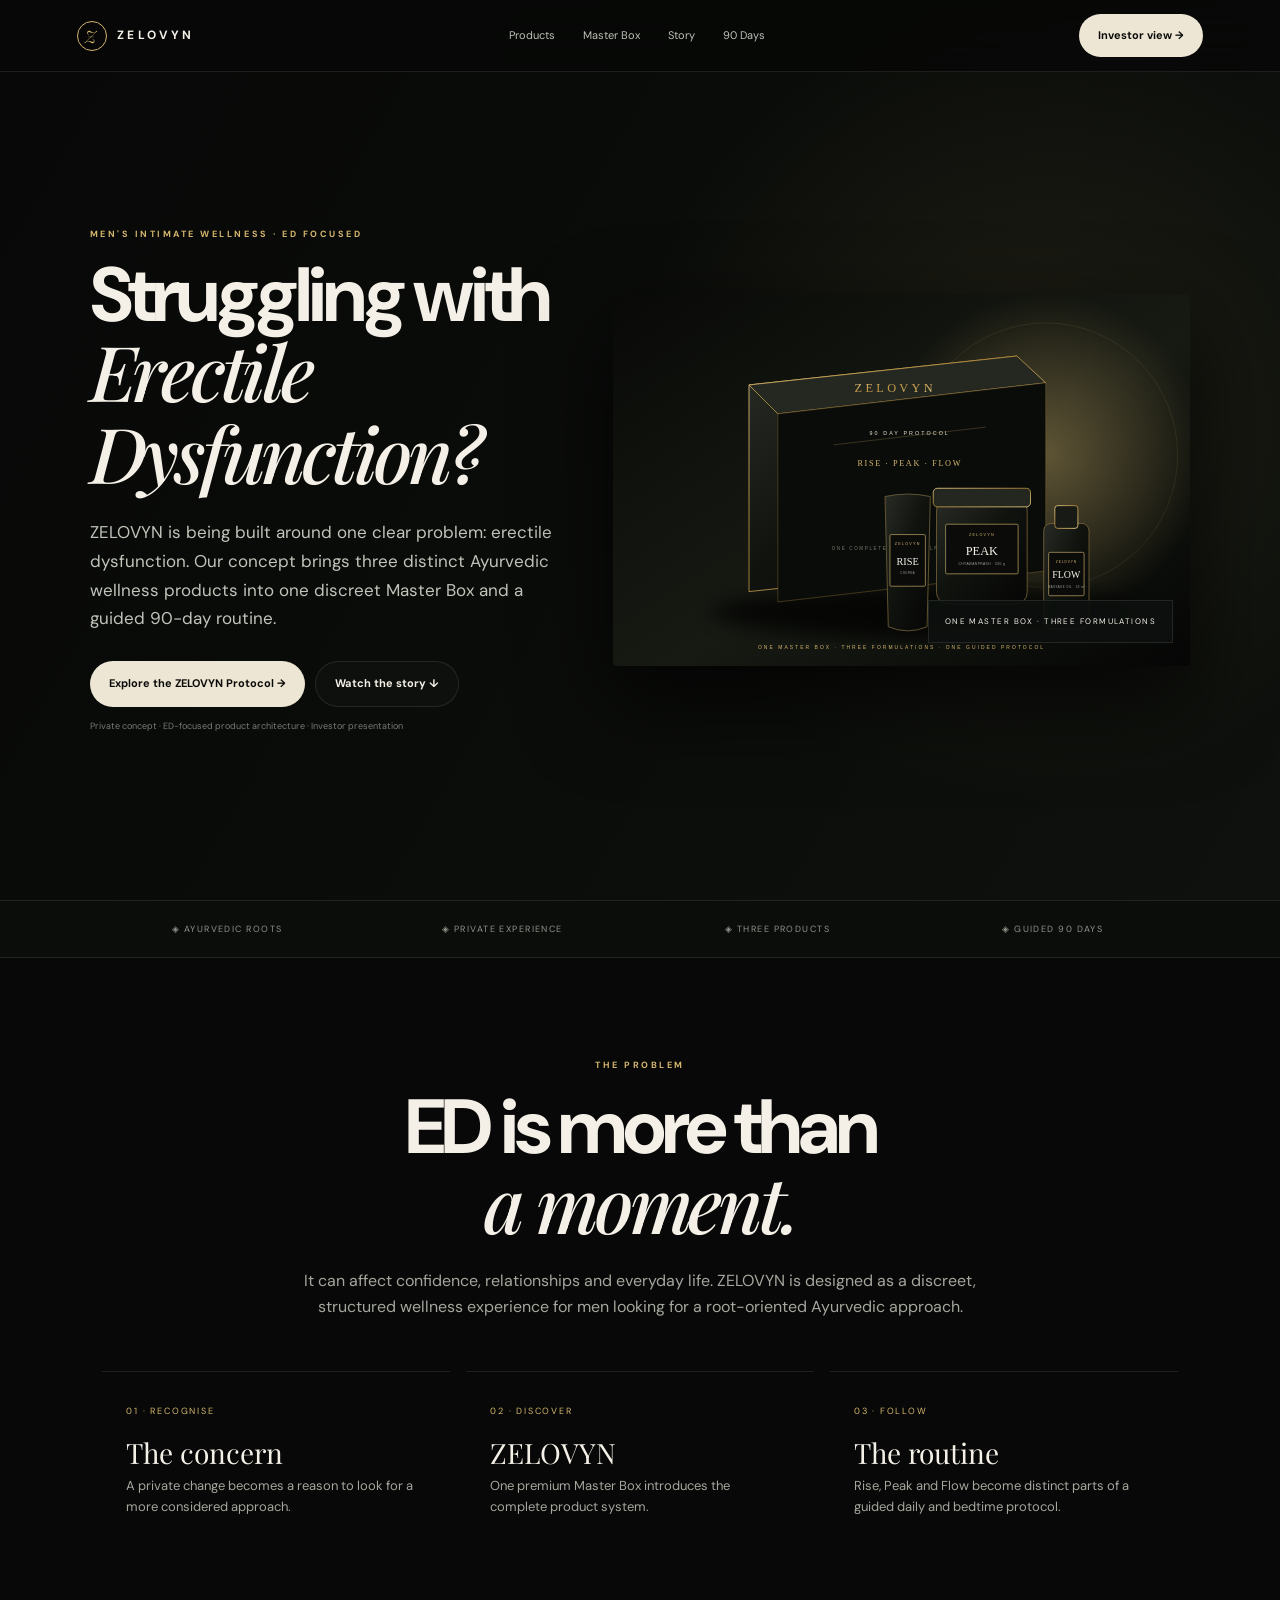
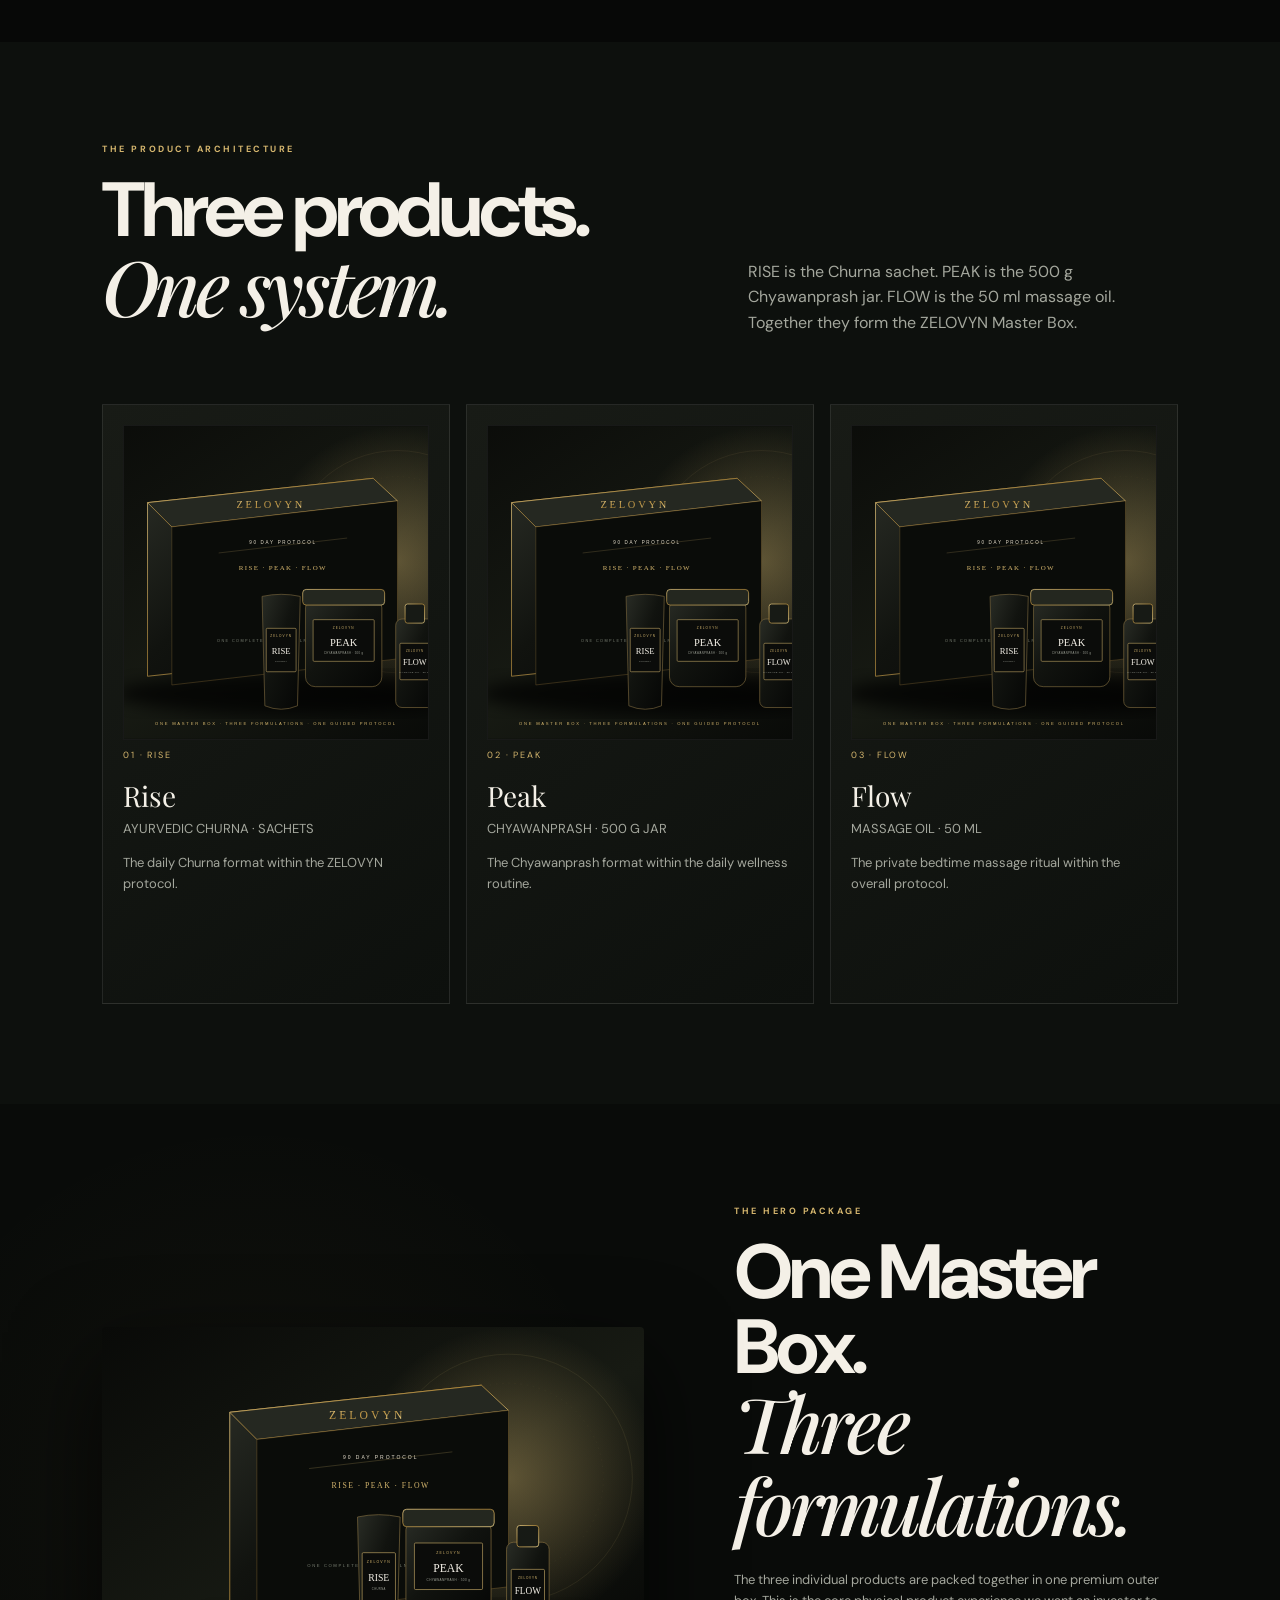
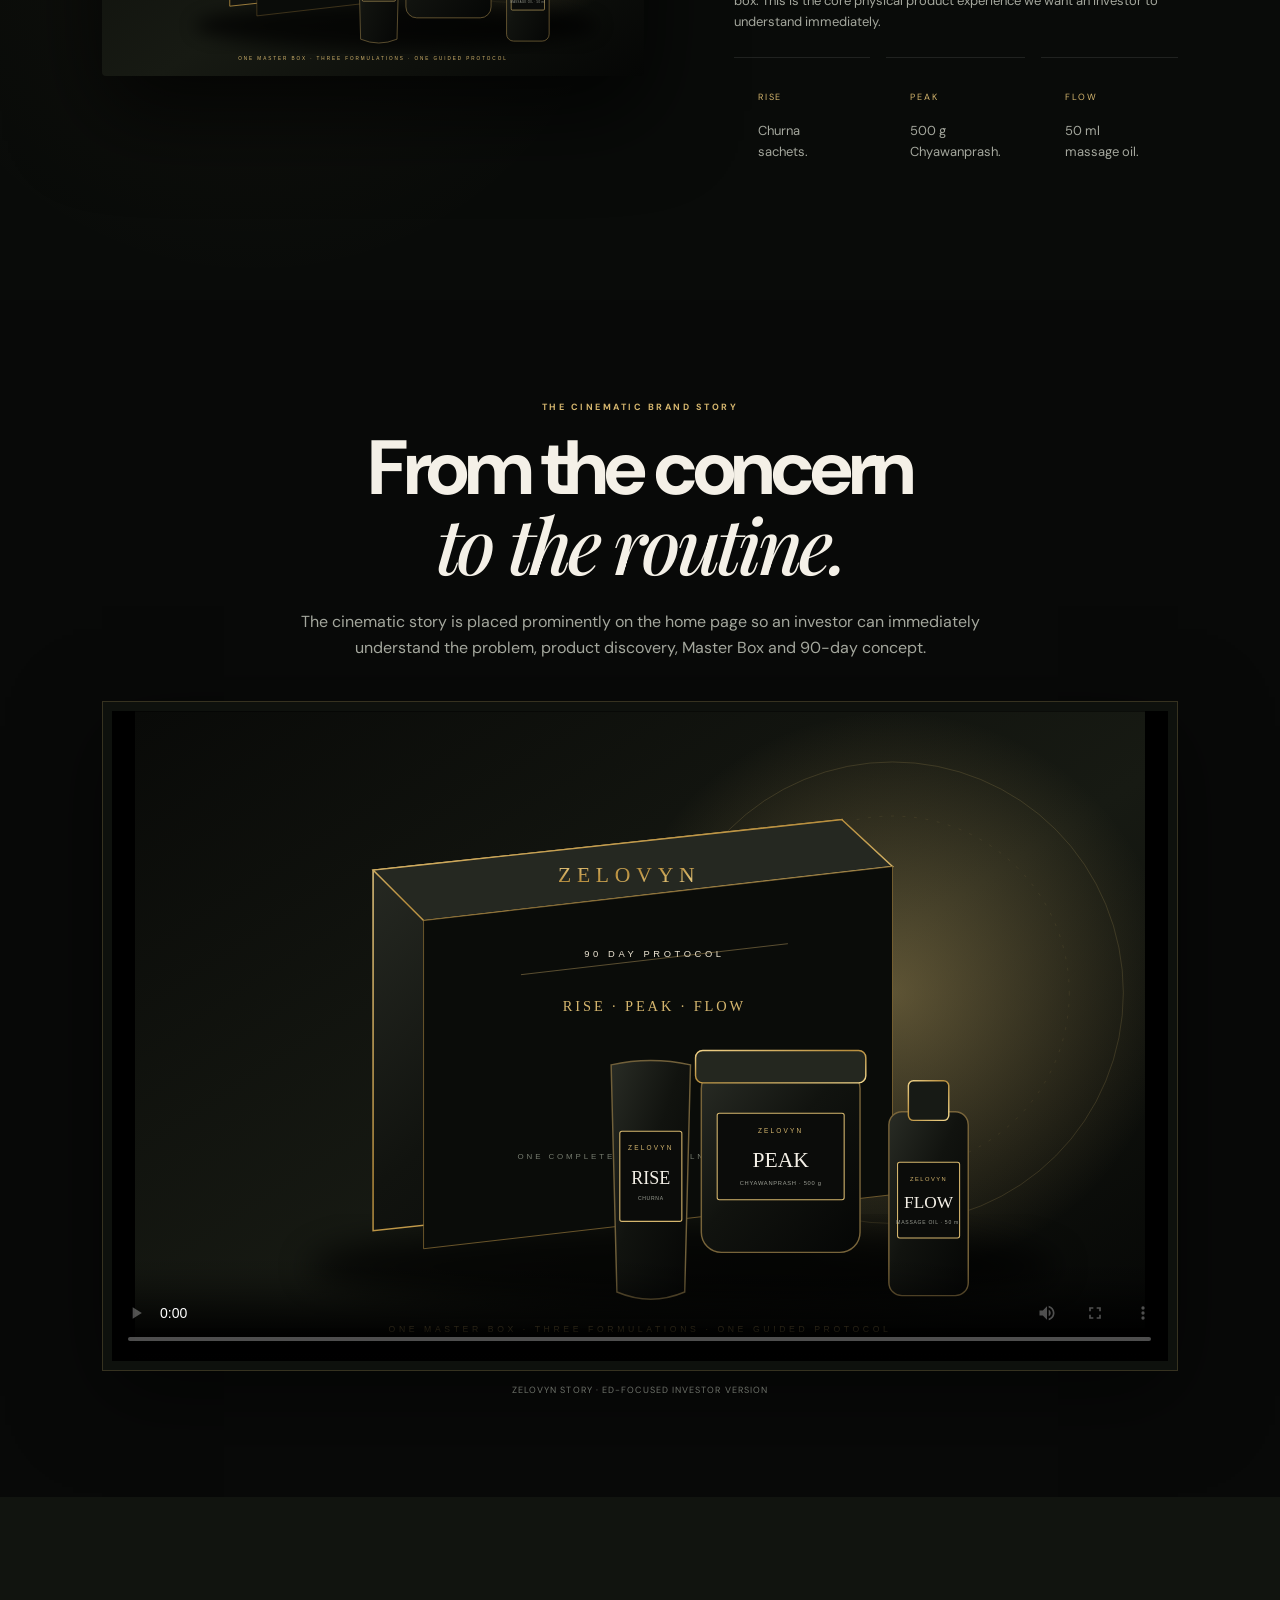
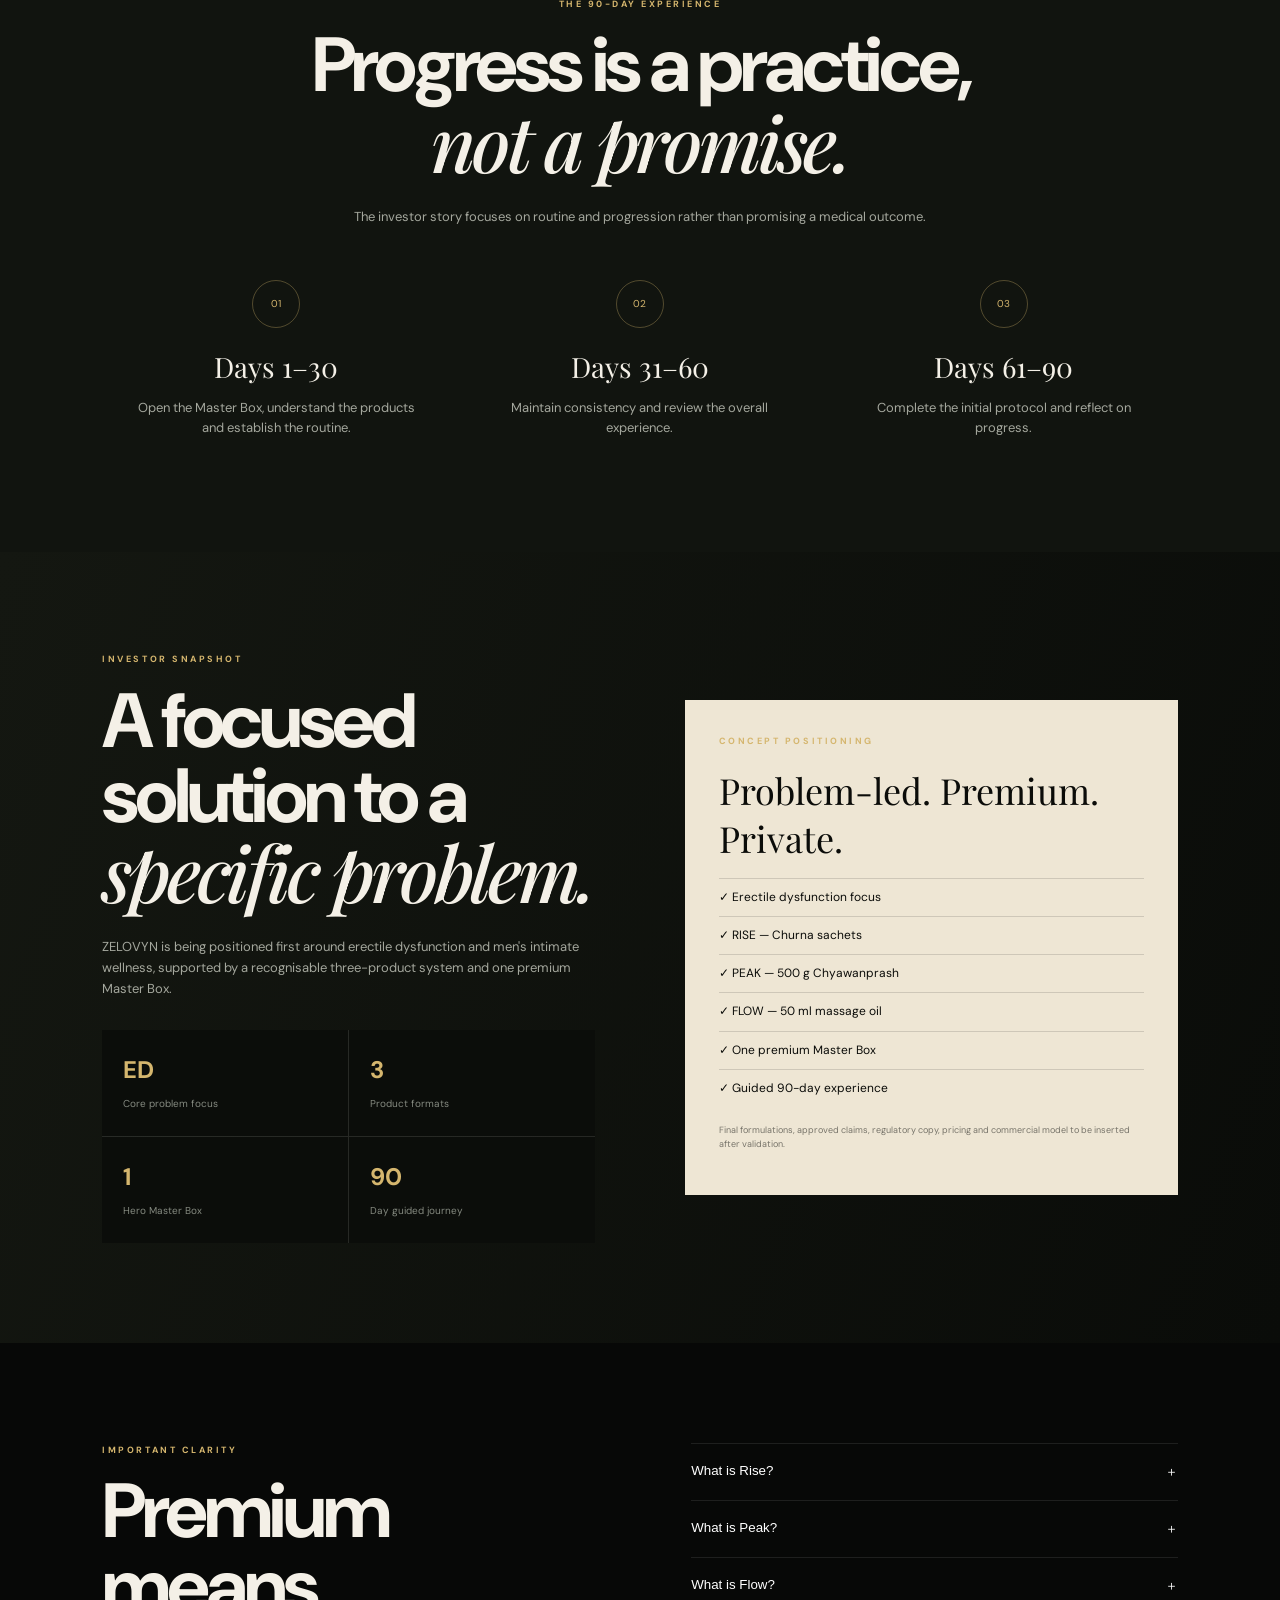
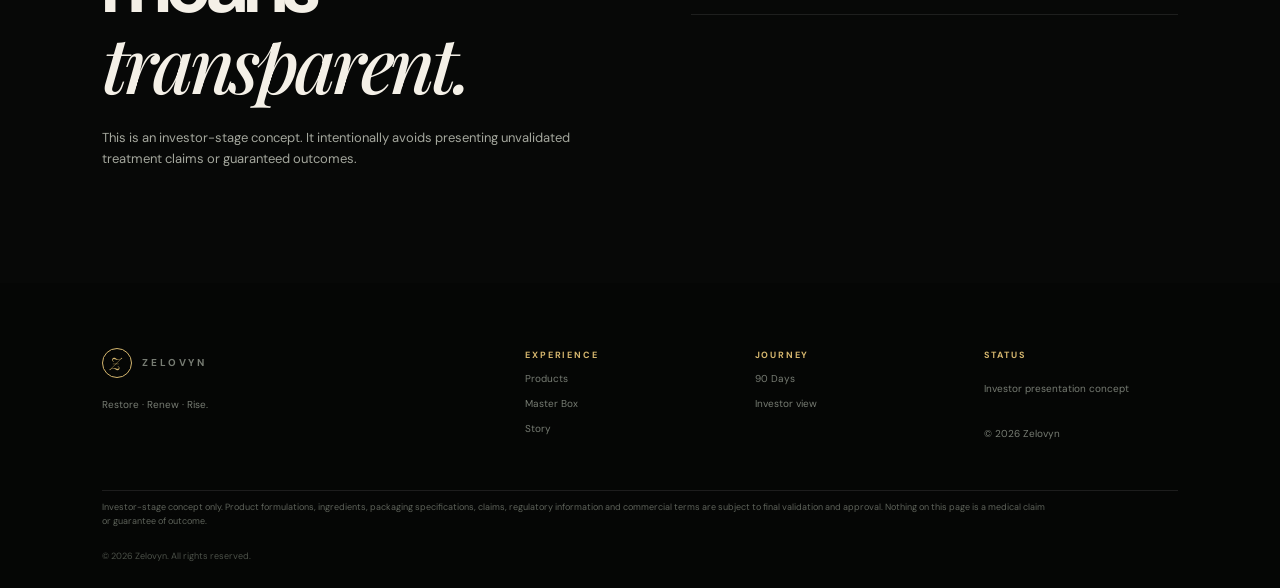
==== commit b18f751b: "Fix product image paths and keep ED-first investor positioning" ====
--- a/index.html
+++ b/index.html
@@ -1 +1 @@
-<!doctype html><html lang="en"><head><meta charset="utf-8"><meta name="viewport" content="width=device-width,initial-scale=1"><title>ZELOVYN — A Structured Approach to Erectile Dysfunction</title><meta name="description" content="ZELOVYN presents a premium, guided Ayurvedic wellness protocol built around erectile dysfunction: RISE Churna, PEAK Chyawanprash and FLOW bedtime massage oil in one Master Box."><link rel="preconnect" href="https://fonts.googleapis.com"><link href="https://fonts.googleapis.com/css2?family=DM+Sans:wght@400;500;600;700&family=Playfair+Display:ital,wght@0,500;1,500&display=swap" rel="stylesheet"><style>:root{--bg:#070807;--panel:#10130f;--ink:#f5f1e8;--muted:#a5a89f;--gold:#d5b66e;--cream:#eee6d4;--line:#ffffff18;--serif:'Playfair Display',serif;--sans:'DM Sans',sans-serif}*{box-sizing:border-box}html{scroll-behavior:smooth}body{margin:0;background:var(--bg);color:var(--ink);font-family:var(--sans);line-height:1.6}a{text-decoration:none;color:inherit}.nav{height:72px;position:fixed;inset:0 0 auto;z-index:30;display:flex;align-items:center;justify-content:space-between;padding:0 6vw;background:#070807e8;backdrop-filter:blur(18px);border-bottom:1px solid var(--line)}.logo{display:flex;align-items:center;gap:10px;font-size:12px;font-weight:700;letter-spacing:.28em}.mark{width:30px;height:30px;border:1px solid var(--gold);border-radius:50%;display:grid;place-items:center;color:var(--gold);font:italic 17px var(--serif)}.links{display:flex;gap:28px;font-size:11px;color:#bfc1b8}.btn{display:inline-flex;align-items:center;justify-content:center;padding:13px 19px;border-radius:999px;font-size:11px;font-weight:700}.primary{background:var(--cream);color:#0a0b09}.ghost{border:1px solid var(--line);background:#ffffff05}.ey{font-size:9px;letter-spacing:.28em;color:var(--gold);font-weight:700;margin-bottom:17px}h1,h2{font-size:clamp(48px,6vw,86px);line-height:.98;letter-spacing:-.055em;margin:0 0 22px}em{font-family:var(--serif);font-weight:500}.lead{font-size:17px;color:#c5c7bf;max-width:640px;line-height:1.7}.hero{min-height:940px;padding:125px 7vw 70px;display:grid;grid-template-columns:.9fr 1.1fr;gap:4vw;align-items:center;background:radial-gradient(circle at 78% 48%,#d5b66e18,transparent 35%),linear-gradient(120deg,#070807,#0e110d);overflow:hidden}.heroCopy{padding-top:20px}.heroPhoto{position:relative}.heroPhoto img{display:block;width:100%;max-height:650px;object-fit:contain;filter:drop-shadow(0 35px 45px #000b)}.tag{position:absolute;right:3%;bottom:6%;padding:14px 16px;background:#0c0f0de8;border:1px solid var(--line);font-size:8px;letter-spacing:.18em}.actions{display:flex;gap:10px;flex-wrap:wrap;margin:28px 0 12px}.micro{font-size:9px;color:#777c73}.strip{display:grid;grid-template-columns:repeat(4,1fr);gap:10px;padding:21px 7vw;border-block:1px solid var(--line);background:#0b0d0a}.strip div{text-align:center;color:#8f9389;font-size:9px;letter-spacing:.16em}section{padding:100px 8vw}.center{text-align:center;max-width:1120px;margin:auto}.center p{max-width:720px;margin:auto;color:var(--muted)}.three,.products,.timeline,.metrics{display:grid;grid-template-columns:repeat(3,1fr);gap:16px;margin-top:52px}.card{padding:24px;border-top:1px solid var(--line);text-align:left}.num,.pill{font-size:9px;letter-spacing:.2em;color:var(--gold)}h3{font:28px var(--serif);margin:12px 0 5px}.muted{color:var(--muted);font-size:13px}.problem{background:#0c0f0c}.problemGrid{display:grid;grid-template-columns:1fr 1fr;gap:8vw;align-items:center}.signal{font-size:clamp(42px,5vw,70px);line-height:1.03;letter-spacing:-.05em}.signal em{font-size:1.02em}.callout{display:grid;grid-template-columns:1fr 1fr;gap:1px;background:var(--line);margin-top:32px}.callout div{background:#0b0d0a;padding:22px}.callout b{display:block;color:var(--gold);font-size:22px}.callout span{font-size:10px;color:#7c8178}.dark{background:#0d100d}.sectionHead{display:flex;justify-content:space-between;align-items:end;gap:50px;margin-bottom:44px}.sectionHead p{max-width:430px;color:var(--muted)}.product{min-height:600px;padding:18px;background:linear-gradient(145deg,#181b16,#0d100d);border:1px solid var(--line);overflow:hidden}.productPhoto{height:315px;overflow:hidden;border:1px solid #ffffff10;background:#080a08}.productPhoto img{display:block;width:100%;height:100%;object-fit:cover}.master{background:radial-gradient(circle at 20% 50%,#d5b66e0b,transparent 35%),#090b09}.masterGrid{display:grid;grid-template-columns:1.2fr .8fr;gap:7vw;align-items:center}.masterPhoto img{width:100%;display:block;filter:drop-shadow(0 35px 45px #000b)}.story{background:#080908}.video{max-width:1150px;margin:40px auto 0;border:1px solid #d5b66e33;padding:9px;background:#0e110d;box-shadow:0 25px 80px #0008}.video video{display:block;width:100%;max-height:650px;background:#000}.videoNote{text-align:center;color:#6e736a;font-size:9px;letter-spacing:.12em;margin-top:12px}.journey{text-align:center;background:#11140f}.step{padding:0 25px}.stepNo{width:48px;height:48px;border:1px solid #d5b66e55;border-radius:50%;display:grid;place-items:center;margin:0 auto 20px;color:var(--gold);font-size:10px}.invest{background:linear-gradient(110deg,#141711,#0a0c09)}.investGrid{display:grid;grid-template-columns:1fr 1fr;gap:7vw;align-items:center}.metrics{grid-template-columns:1fr 1fr;gap:1px;background:var(--line);margin-top:30px}.metrics div{background:#0b0d0a;padding:21px}.metrics b{display:block;color:var(--gold);font-size:24px}.metrics span{font-size:10px;color:#858a80}.price{background:var(--cream);color:#0b0c09;padding:34px}.price h3{font-size:36px}.price li{list-style:none;border-top:1px solid #0002;padding:9px 0;font-size:12px}.price ul{padding:0}.note{font-size:9px;color:#77746a}.faq{display:grid;grid-template-columns:1fr 1fr;gap:8vw}.faqList{border-top:1px solid var(--line)}.faqItem{border-bottom:1px solid var(--line)}.faqItem button{width:100%;padding:19px 0;background:none;border:0;color:#fff;display:flex;justify-content:space-between;text-align:left;cursor:pointer}.faqItem p{font-size:12px;color:var(--muted);padding:0 20px 18px 0}footer{padding:65px 8vw 25px;background:#050605}.footer{display:grid;grid-template-columns:2fr 1fr 1fr 1fr;gap:35px;padding-bottom:38px;border-bottom:1px solid var(--line)}.footer div{display:flex;flex-direction:column;gap:9px}.footer b{font-size:9px;color:var(--gold);letter-spacing:.2em}.footer a,.footer p{font-size:10px;color:#777c73}.disclaimer{font-size:9px;color:#5e635a;max-width:980px}.copy{font-size:9px;color:#4c5149;margin-top:20px}@media(max-width:850px){.links{display:none}.hero,.problemGrid,.masterGrid,.investGrid,.faq{grid-template-columns:1fr}.hero{padding:110px 6vw 60px}.heroPhoto{order:-1}.three,.products,.timeline{grid-template-columns:1fr}.sectionHead{display:block}.strip{grid-template-columns:1fr 1fr;gap:14px}.footer{grid-template-columns:1fr 1fr}.heroPhoto img{max-height:480px}.signal{font-size:48px}}@media(max-width:500px){.strip,.footer{grid-template-columns:1fr}.hero h1{font-size:53px}section{padding:78px 6vw}.hero{padding-top:100px}.product{min-height:auto}.callout{grid-template-columns:1fr}}</style></head><body><header class="nav"><a class="logo" href="#top"><span class="mark">Z</span>ZELOVYN</a><nav class="links"><a href="#problem">Why ED</a><a href="#products">Products</a><a href="#master">Master Box</a><a href="#story">Story</a><a href="#journey">90 Days</a></nav><a class="btn primary" href="#investor">Investor view →</a></header><section class="hero" id="top"><div class="heroCopy"><div class="ey">MEN'S INTIMATE WELLNESS</div><h1>Struggling with<br><em>Erectile Dysfunction?</em></h1><p class="lead">ZELOVYN is being built around one clear problem: erectile dysfunction. The concept brings three Ayurvedic wellness products into one discreet, premium, guided 90-day protocol.</p><div class="actions"><a class="btn primary" href="#master">Explore ZELOVYN →</a><a class="btn ghost" href="#story">Watch our story ↓</a></div><div class="micro">Private experience · Discreet presentation · Investor concept</div></div><div class="heroPhoto"><img src="./zelovyn-products.jpg" alt="ZELOVYN Master Box with Rise Churna, Peak Chyawanprash and Flow massage oil"><div class="tag">ONE MASTER BOX · THREE PRODUCTS</div></div></section><div class="strip"><div>◈ AYURVEDIC ROOTS</div><div>◈ ED-FIRST POSITIONING</div><div>◈ DISCREET EXPERIENCE</div><div>◈ GUIDED 90 DAYS</div></div><section class="problem" id="problem"><div class="problemGrid"><div><div class="ey">THE PROBLEM</div><div class="signal">Erectile dysfunction is <em>more than a moment.</em></div><p class="lead" style="margin-top:28px">For many men, the concern can affect confidence, relationships and everyday self-belief. ZELOVYN starts with that reality and builds the product experience around privacy, consistency and routine.</p></div><div><div class="callout"><div><b>ED</b><span>The problem we focus on</span></div><div><b>1</b><span>Master Box experience</span></div><div><b>3</b><span>Complementary products</span></div><div><b>90</b><span>Day guided journey</span></div></div><p class="muted" style="margin-top:28px">The current investor site communicates a product concept, not a guarantee of medical outcome. Final formulations, claims and regulatory copy will be inserted after validation.</p></div></div></section><section><div class="center"><div class="ey">THE ZELOVYN APPROACH</div><h2>Start with the problem.<br><em>Build the routine.</em></h2><p>Rather than presenting three unrelated Ayurvedic products, ZELOVYN connects them into one recognisable protocol and one premium customer experience.</p><div class="three"><div class="card"><span class="num">01 · RISE</span><h3>Start</h3><p class="muted">Ayurvedic Churna in individual sachets, designed as the first daily part of the routine.</p></div><div class="card"><span class="num">02 · PEAK</span><h3>Build</h3><p class="muted">500 g Chyawanprash positioned as the central daily wellness product.</p></div><div class="card"><span class="num">03 · FLOW</span><h3>Complete</h3><p class="muted">50 ml external massage oil positioned as the private bedtime ritual.</p></div></div></div></section><section class="dark" id="products"><div class="sectionHead"><div><div class="ey">THE PRODUCT SYSTEM</div><h2>Three products.<br><em>One ED-focused protocol.</em></h2></div><p>Each product has a clear role, format and place inside the overall Master Box experience.</p></div><div class="products"><article class="product"><div class="productPhoto"><img src="./zelovyn-products.jpg" alt="ZELOVYN Rise Churna sachets"></div><span class="pill">01 · RISE</span><h3>Churna</h3><div class="muted">INDIVIDUAL SACHETS</div><p class="muted">Ayurvedic herbal churna in a convenient sachet format for the daily routine.</p></article><article class="product"><div class="productPhoto"><img src="./zelovyn-products.jpg" alt="ZELOVYN Peak Chyawanprash 500 g"></div><span class="pill">02 · PEAK</span><h3>Chyawanprash</h3><div class="muted">500 G JAR</div><p class="muted">A premium 500 g Chyawanprash jar positioned as the centrepiece of the daily routine.</p></article><article class="product"><div class="productPhoto"><img src="./zelovyn-products.jpg" alt="ZELOVYN Flow 50 ml massage oil"></div><span class="pill">03 · FLOW</span><h3>Massage Oil</h3><div class="muted">50 ML · BEDTIME</div><p class="muted">A 50 ml external massage oil positioned as the discreet bedtime part of the protocol.</p></article></div></section><section class="master" id="master"><div class="masterGrid"><div class="masterPhoto"><img src="./zelovyn-products.jpg" alt="ZELOVYN premium Master Box containing Rise, Peak and Flow"></div><div><div class="ey">THE HERO PACKAGE</div><h2>One Master Box.<br><em>Three formulations.</em></h2><p class="lead">This is the key commercial idea: RISE, PEAK and FLOW are brought together in one premium ZELOVYN Master Box, creating a single, memorable product proposition.</p><div class="three" style="margin-top:28px"><div class="card"><span class="num">RISE</span><p class="muted">Churna sachets.</p></div><div class="card"><span class="num">PEAK</span><p class="muted">500 g Chyawanprash.</p></div><div class="card"><span class="num">FLOW</span><p class="muted">50 ml massage oil.</p></div></div></div></div></section><section class="story" id="story"><div class="center"><div class="ey">THE CINEMATIC BRAND STORY</div><h2>From the concern<br><em>to the routine.</em></h2><p>The current cinematic asset stays prominently on the home page. The final film can later replace it with the approved Master Box story without changing the page structure.</p></div><div class="video"><video controls playsinline preload="metadata" poster="./zelovyn-products.jpg"><source src="./zelovyn-story-v1.mp4" type="video/mp4">Your browser does not support video playback.</video></div><div class="videoNote">ZELOVYN STORY · INVESTOR VERSION · MASTER BOX EXPERIENCE</div></section><section class="journey" id="journey"><div class="ey">THE GUIDED JOURNEY</div><h2>90 days of<br><em>consistency.</em></h2><p class="muted">The investor narrative is about adherence, routine and product experience—not guaranteed treatment outcomes.</p><div class="timeline"><div class="step"><div class="stepNo">01</div><h3>Days 1–30</h3><p class="muted">Open the Master Box, understand the three products and establish the routine.</p></div><div class="step"><div class="stepNo">02</div><h3>Days 31–60</h3><p class="muted">Maintain consistency and refine the experience based on the individual's routine.</p></div><div class="step"><div class="stepNo">03</div><h3>Days 61–90</h3><p class="muted">Complete the initial protocol and review the next stage of the journey.</p></div></div></section><section class="invest" id="investor"><div class="investGrid"><div><div class="ey">INVESTOR SNAPSHOT</div><h2>One clear problem.<br><em>One recognisable system.</em></h2><p class="muted">ZELOVYN is being designed as an ED-focused men's intimate wellness brand, with a premium product system, a discreet experience and a clear Master Box architecture.</p><div class="metrics"><div><b>1</b><span>Core problem: ED</span></div><div><b>3</b><span>Product formats</span></div><div><b>1</b><span>Master Box</span></div><div><b>90</b><span>Day customer journey</span></div></div></div><div class="price"><div class="ey">POSITIONING</div><h3>Premium. Private. Structured.</h3><ul><li>✓ ED-first brand story</li><li>✓ RISE — Churna sachets</li><li>✓ PEAK — 500 g Chyawanprash</li><li>✓ FLOW — 50 ml external massage oil</li><li>✓ One premium Master Box</li><li>✓ Cinematic customer story</li></ul><p class="note">Pricing, margins, unit economics, final formulation details, approved claims and commercial model remain subject to validation.</p></div></div></section><section class="faq"><div><div class="ey">IMPORTANT CLARITY</div><h2>Premium means<br><em>transparent.</em></h2><p class="muted">This is an investor-stage concept. It communicates the commercial problem, product architecture and experience while avoiding unvalidated medical promises.</p></div><div class="faqList"><div class="faqItem"><button onclick="f(this)">What problem does ZELOVYN focus on? <span>＋</span></button><p hidden>Erectile dysfunction is the core problem this investor concept is built around.</p></div><div class="faqItem"><button onclick="f(this)">What is in the Master Box? <span>＋</span></button><p hidden>RISE Churna sachets, PEAK 500 g Chyawanprash and FLOW 50 ml external massage oil.</p></div><div class="faqItem"><button onclick="f(this)">Are these final medical claims? <span>＋</span></button><p hidden>No. Final approved formulation, directions, warnings, claims and regulatory information will replace concept copy before commercial launch.</p></div></div></section><footer><div class="footer"><div><a class="logo" href="#top"><span class="mark">Z</span>ZELOVYN</a><p>Restore · Renew · Rise.</p></div><div><b>EXPERIENCE</b><a href="#problem">Why ED</a><a href="#products">Products</a><a href="#master">Master Box</a></div><div><b>JOURNEY</b><a href="#story">Story</a><a href="#journey">90 Days</a><a href="#investor">Investor view</a></div><div><b>STATUS</b><p>Investor presentation concept</p><p>© 2026 Zelovyn</p></div></div><p class="disclaimer">Investor-stage concept only. Product formulations, ingredients, packaging specifications, claims, regulatory information and commercial terms are subject to final validation and approval. The website is not a diagnosis, treatment recommendation or guarantee of outcome.</p><div class="copy">© 2026 Zelovyn. All rights reserved.</div></footer><script>function f(b){const p=b.nextElementSibling;p.hidden=!p.hidden}</script></body></html>+<!doctype html><html lang="en"><head><meta charset="utf-8"><meta name="viewport" content="width=device-width,initial-scale=1"><title>ZELOVYN — Investor Ready</title><meta name="description" content="ZELOVYN — Erectile dysfunction focused men's wellness platform with Rise Churna, Peak Chyawanprash and Flow massage oil, presented in one premium Master Box."><link rel="preconnect" href="https://fonts.googleapis.com"><link href="https://fonts.googleapis.com/css2?family=DM+Sans:wght@400;500;600;700&family=Playfair+Display:ital,wght@0,500;1,500&display=swap" rel="stylesheet"><style>:root{--bg:#070807;--panel:#0e110d;--ink:#f4f0e7;--muted:#a4a79d;--gold:#d5b66e;--cream:#eee6d4;--line:#ffffff18;--serif:'Playfair Display',serif;--sans:'DM Sans',sans-serif}*{box-sizing:border-box}html{scroll-behavior:smooth}body{margin:0;background:var(--bg);color:var(--ink);font-family:var(--sans);line-height:1.6}a{color:inherit;text-decoration:none}.nav{height:72px;position:fixed;z-index:20;inset:0 0 auto;display:flex;align-items:center;justify-content:space-between;padding:0 6vw;background:#070807e8;backdrop-filter:blur(18px);border-bottom:1px solid var(--line)}.logo{display:flex;align-items:center;gap:10px;font-size:12px;font-weight:700;letter-spacing:.28em}.mark{width:30px;height:30px;border:1px solid var(--gold);border-radius:50%;display:grid;place-items:center;color:var(--gold);font:italic 17px var(--serif)}.links{display:flex;gap:28px;font-size:11px;color:#bfc1b8}.btn{display:inline-flex;align-items:center;justify-content:center;padding:13px 19px;border-radius:99px;font-size:11px;font-weight:700}.primary{background:var(--cream);color:#0a0b09}.ghost{border:1px solid var(--line);background:#ffffff05}.ey{font-size:9px;letter-spacing:.28em;color:var(--gold);font-weight:700;margin-bottom:17px}h1,h2{font-size:clamp(50px,6vw,86px);line-height:.98;letter-spacing:-.055em;margin:0 0 22px}em{font-family:var(--serif);font-weight:500}.lead{font-size:17px;color:#c1c4ba;max-width:600px;line-height:1.7}.hero{min-height:900px;padding:125px 7vw 65px;display:grid;grid-template-columns:.9fr 1.1fr;gap:4vw;align-items:center;background:radial-gradient(circle at 80% 45%,#d5b66e18,transparent 35%),linear-gradient(120deg,#070807,#0e110d);overflow:hidden}.heroPhoto img,.masterPhoto img{width:100%;display:block;border-radius:4px;filter:drop-shadow(0 35px 45px #000b)}.heroPhoto{position:relative}.photoTag{position:absolute;right:3%;bottom:6%;padding:14px 16px;background:#0d100ee8;border:1px solid var(--line);font-size:8px;letter-spacing:.18em}.actions{display:flex;gap:10px;flex-wrap:wrap;margin:28px 0 12px}.micro{font-size:9px;color:#777c73}.strip{display:grid;grid-template-columns:repeat(4,1fr);padding:21px 7vw;border-block:1px solid var(--line);background:#0b0d0a}.strip div{text-align:center;color:#8f9389;font-size:9px;letter-spacing:.16em}section{padding:100px 8vw}.center{text-align:center;max-width:1100px;margin:auto}.center p{max-width:720px;margin:auto;color:var(--muted)}.three,.products,.timeline{display:grid;grid-template-columns:repeat(3,1fr);gap:16px;margin-top:52px}.card{padding:24px;border-top:1px solid var(--line);text-align:left}.num,.pill{font-size:9px;letter-spacing:.2em;color:var(--gold)}h3{font:28px var(--serif);margin:12px 0 5px}.muted{color:var(--muted);font-size:13px}.dark{background:#0d100d}.sectionHead{display:flex;justify-content:space-between;align-items:end;gap:50px;margin-bottom:42px}.sectionHead p{max-width:430px;color:var(--muted)}.product{min-height:600px;padding:20px;background:linear-gradient(145deg,#181b16,#0d100d);border:1px solid var(--line);overflow:hidden}.productPhoto{height:315px;overflow:hidden;border:1px solid #ffffff10;background:#080a08}.productPhoto img{width:100%;height:100%;display:block;object-fit:cover;object-position:center}.master{background:radial-gradient(circle at 20% 50%,#d5b66e0b,transparent 35%),#090b09}.masterGrid{display:grid;grid-template-columns:1.1fr .9fr;gap:7vw;align-items:center}.story{background:#080908}.video{max-width:1150px;margin:40px auto 0;border:1px solid #d5b66e33;padding:9px;background:#0e110d;box-shadow:0 25px 80px #0008}.video video{display:block;width:100%;max-height:650px;background:#000}.videoNote{text-align:center;color:#6e736a;font-size:9px;letter-spacing:.12em;margin-top:12px}.journey{text-align:center;background:#11140f}.step{padding:0 25px}.stepNo{width:48px;height:48px;border:1px solid #d5b66e55;border-radius:50%;display:grid;place-items:center;margin:0 auto 20px;color:var(--gold);font-size:10px}.invest{background:linear-gradient(110deg,#141711,#0a0c09)}.investGrid{display:grid;grid-template-columns:1fr 1fr;gap:7vw;align-items:center}.metrics{display:grid;grid-template-columns:1fr 1fr;gap:1px;background:var(--line);margin-top:30px}.metrics div{background:#0b0d0a;padding:21px}.metrics b{display:block;color:var(--gold);font-size:24px}.metrics span{font-size:10px;color:#858a80}.price{background:var(--cream);color:#0b0c09;padding:34px}.price h3{font-size:36px}.price li{list-style:none;border-top:1px solid #0002;padding:9px 0;font-size:12px}.price ul{padding:0}.note{font-size:9px;color:#77746a}.faq{display:grid;grid-template-columns:1fr 1fr;gap:8vw}.faqList{border-top:1px solid var(--line)}.faqItem{border-bottom:1px solid var(--line)}.faqItem button{width:100%;padding:19px 0;background:none;border:0;color:#fff;display:flex;justify-content:space-between;text-align:left;cursor:pointer}.faqItem p{font-size:12px;color:var(--muted);padding:0 20px 18px 0}footer{padding:65px 8vw 25px;background:#050605}.footer{display:grid;grid-template-columns:2fr 1fr 1fr 1fr;gap:35px;padding-bottom:38px;border-bottom:1px solid var(--line)}.footer div{display:flex;flex-direction:column;gap:9px}.footer b{font-size:9px;color:var(--gold);letter-spacing:.2em}.footer a,.footer p{font-size:10px;color:#777c73}.disclaimer{font-size:9px;color:#5e635a;max-width:950px}.copy{font-size:9px;color:#4c5149;margin-top:20px}@media(max-width:850px){.links{display:none}.hero,.masterGrid,.investGrid,.faq{grid-template-columns:1fr}.hero{padding:110px 6vw 60px}.heroPhoto{order:-1}.three,.products,.timeline{grid-template-columns:1fr}.sectionHead{display:block}.strip{grid-template-columns:1fr 1fr;gap:14px}.footer{grid-template-columns:1fr 1fr}.heroPhoto img{max-height:500px;object-fit:contain}.product{min-height:auto}}@media(max-width:500px){.strip,.footer{grid-template-columns:1fr}.hero h1{font-size:53px}section{padding:78px 6vw}.hero{padding-top:100px}.productPhoto{height:260px}}</style></head><body><header class="nav"><a class="logo" href="#top"><span class="mark">Z</span>ZELOVYN</a><nav class="links"><a href="#products">Products</a><a href="#master">Master Box</a><a href="#story">Story</a><a href="#journey">90 Days</a></nav><a class="btn primary" href="#investor">Investor view →</a></header><section class="hero" id="top"><div><div class="ey">MEN'S INTIMATE WELLNESS · ED FOCUSED</div><h1>Struggling with<br><em>Erectile Dysfunction?</em></h1><p class="lead">ZELOVYN is being built around one clear problem: erectile dysfunction. Our concept brings three distinct Ayurvedic wellness products into one discreet Master Box and a guided 90-day routine.</p><div class="actions"><a class="btn primary" href="#master">Explore the ZELOVYN Protocol →</a><a class="btn ghost" href="#story">Watch the story ↓</a></div><div class="micro">Private concept · ED-focused product architecture · Investor presentation</div></div><div class="heroPhoto"><img src="./zelovyn-products.svg" alt="ZELOVYN Master Box with Rise Churna, Peak Chyawanprash and Flow massage oil"><div class="photoTag">ONE MASTER BOX · THREE FORMULATIONS</div></div></section><div class="strip"><div>◈ AYURVEDIC ROOTS</div><div>◈ PRIVATE EXPERIENCE</div><div>◈ THREE PRODUCTS</div><div>◈ GUIDED 90 DAYS</div></div><section><div class="center"><div class="ey">THE PROBLEM</div><h2>ED is more than<br><em>a moment.</em></h2><p>It can affect confidence, relationships and everyday life. ZELOVYN is designed as a discreet, structured wellness experience for men looking for a root-oriented Ayurvedic approach.</p><div class="three"><div class="card"><span class="num">01 · RECOGNISE</span><h3>The concern</h3><p class="muted">A private change becomes a reason to look for a more considered approach.</p></div><div class="card"><span class="num">02 · DISCOVER</span><h3>ZELOVYN</h3><p class="muted">One premium Master Box introduces the complete product system.</p></div><div class="card"><span class="num">03 · FOLLOW</span><h3>The routine</h3><p class="muted">Rise, Peak and Flow become distinct parts of a guided daily and bedtime protocol.</p></div></div></div></section><section class="dark" id="products"><div class="sectionHead"><div><div class="ey">THE PRODUCT ARCHITECTURE</div><h2>Three products.<br><em>One system.</em></h2></div><p>RISE is the Churna sachet. PEAK is the 500 g Chyawanprash jar. FLOW is the 50 ml massage oil. Together they form the ZELOVYN Master Box.</p></div><div class="products"><article class="product"><div class="productPhoto"><img src="./zelovyn-products.svg" alt="ZELOVYN Rise Churna sachets"></div><span class="pill">01 · RISE</span><h3>Rise</h3><div class="muted">AYURVEDIC CHURNA · SACHETS</div><p class="muted">The daily Churna format within the ZELOVYN protocol.</p></article><article class="product"><div class="productPhoto"><img src="./zelovyn-products.svg" alt="ZELOVYN Peak 500 g Chyawanprash jar"></div><span class="pill">02 · PEAK</span><h3>Peak</h3><div class="muted">CHYAWANPRASH · 500 G JAR</div><p class="muted">The Chyawanprash format within the daily wellness routine.</p></article><article class="product"><div class="productPhoto"><img src="./zelovyn-products.svg" alt="ZELOVYN Flow 50 ml massage oil bottle"></div><span class="pill">03 · FLOW</span><h3>Flow</h3><div class="muted">MASSAGE OIL · 50 ML</div><p class="muted">The private bedtime massage ritual within the overall protocol.</p></article></div></section><section class="master" id="master"><div class="masterGrid"><div class="masterPhoto"><img src="./zelovyn-products.svg" alt="ZELOVYN premium Master Box with Rise, Peak and Flow"></div><div><div class="ey">THE HERO PACKAGE</div><h2>One Master Box.<br><em>Three formulations.</em></h2><p class="muted">The three individual products are packed together in one premium outer box. This is the core physical product experience we want an investor to understand immediately.</p><div class="three" style="margin-top:25px"><div class="card"><span class="num">RISE</span><p class="muted">Churna sachets.</p></div><div class="card"><span class="num">PEAK</span><p class="muted">500 g Chyawanprash.</p></div><div class="card"><span class="num">FLOW</span><p class="muted">50 ml massage oil.</p></div></div></div></div></section><section class="story" id="story"><div class="center"><div class="ey">THE CINEMATIC BRAND STORY</div><h2>From the concern<br><em>to the routine.</em></h2><p>The cinematic story is placed prominently on the home page so an investor can immediately understand the problem, product discovery, Master Box and 90-day concept.</p></div><div class="video"><video controls playsinline preload="metadata" poster="./zelovyn-products.svg"><source src="./zelovyn-story-v1.mp4" type="video/mp4">Your browser does not support video.</video></div><div class="videoNote">ZELOVYN STORY · ED-FOCUSED INVESTOR VERSION</div></section><section class="journey" id="journey"><div class="ey">THE 90-DAY EXPERIENCE</div><h2>Progress is a practice,<br><em>not a promise.</em></h2><p class="muted">The investor story focuses on routine and progression rather than promising a medical outcome.</p><div class="timeline"><div class="step"><div class="stepNo">01</div><h3>Days 1–30</h3><p class="muted">Open the Master Box, understand the products and establish the routine.</p></div><div class="step"><div class="stepNo">02</div><h3>Days 31–60</h3><p class="muted">Maintain consistency and review the overall experience.</p></div><div class="step"><div class="stepNo">03</div><h3>Days 61–90</h3><p class="muted">Complete the initial protocol and reflect on progress.</p></div></div></section><section class="invest" id="investor"><div class="investGrid"><div><div class="ey">INVESTOR SNAPSHOT</div><h2>A focused solution to a<br><em>specific problem.</em></h2><p class="muted">ZELOVYN is being positioned first around erectile dysfunction and men's intimate wellness, supported by a recognisable three-product system and one premium Master Box.</p><div class="metrics"><div><b>ED</b><span>Core problem focus</span></div><div><b>3</b><span>Product formats</span></div><div><b>1</b><span>Hero Master Box</span></div><div><b>90</b><span>Day guided journey</span></div></div></div><div class="price"><div class="ey">CONCEPT POSITIONING</div><h3>Problem-led. Premium. Private.</h3><ul><li>✓ Erectile dysfunction focus</li><li>✓ RISE — Churna sachets</li><li>✓ PEAK — 500 g Chyawanprash</li><li>✓ FLOW — 50 ml massage oil</li><li>✓ One premium Master Box</li><li>✓ Guided 90-day experience</li></ul><p class="note">Final formulations, approved claims, regulatory copy, pricing and commercial model to be inserted after validation.</p></div></div></section><section class="faq"><div><div class="ey">IMPORTANT CLARITY</div><h2>Premium means<br><em>transparent.</em></h2><p class="muted">This is an investor-stage concept. It intentionally avoids presenting unvalidated treatment claims or guaranteed outcomes.</p></div><div class="faqList"><div class="faqItem"><button onclick="f(this)">What is Rise? <span>＋</span></button><p hidden>Rise is the planned Ayurvedic Churna product, presented in individual sachets.</p></div><div class="faqItem"><button onclick="f(this)">What is Peak? <span>＋</span></button><p hidden>Peak is the planned Chyawanprash product, presented as a 500 g premium jar.</p></div><div class="faqItem"><button onclick="f(this)">What is Flow? <span>＋</span></button><p hidden>Flow is the planned 50 ml massage oil for the bedtime ritual.</p></div></div></section><footer><div class="footer"><div><a class="logo" href="#top"><span class="mark">Z</span>ZELOVYN</a><p>Restore · Renew · Rise.</p></div><div><b>EXPERIENCE</b><a href="#products">Products</a><a href="#master">Master Box</a><a href="#story">Story</a></div><div><b>JOURNEY</b><a href="#journey">90 Days</a><a href="#investor">Investor view</a></div><div><b>STATUS</b><p>Investor presentation concept</p><p>© 2026 Zelovyn</p></div></div><p class="disclaimer">Investor-stage concept only. Product formulations, ingredients, packaging specifications, claims, regulatory information and commercial terms are subject to final validation and approval. Nothing on this page is a medical claim or guarantee of outcome.</p><div class="copy">© 2026 Zelovyn. All rights reserved.</div></footer><script>function f(b){const p=b.nextElementSibling;p.hidden=!p.hidden}</script></body></html>
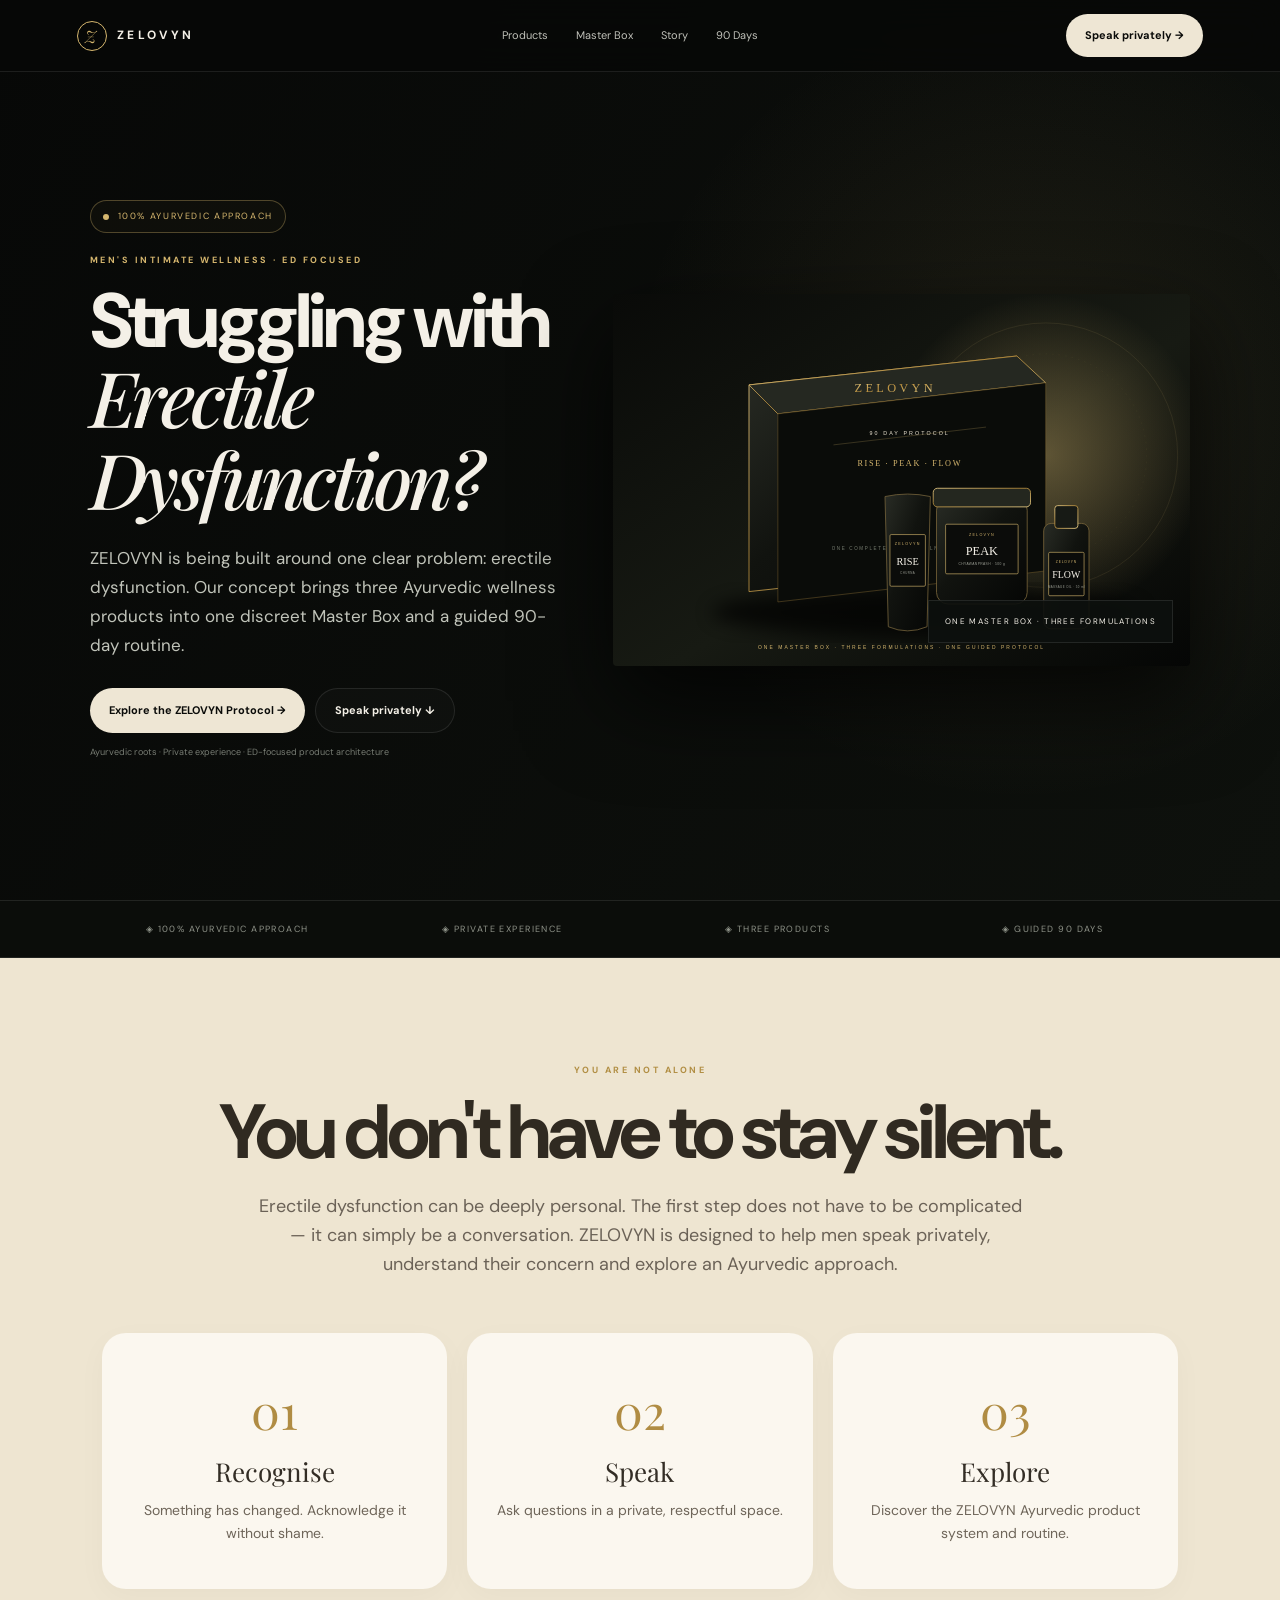
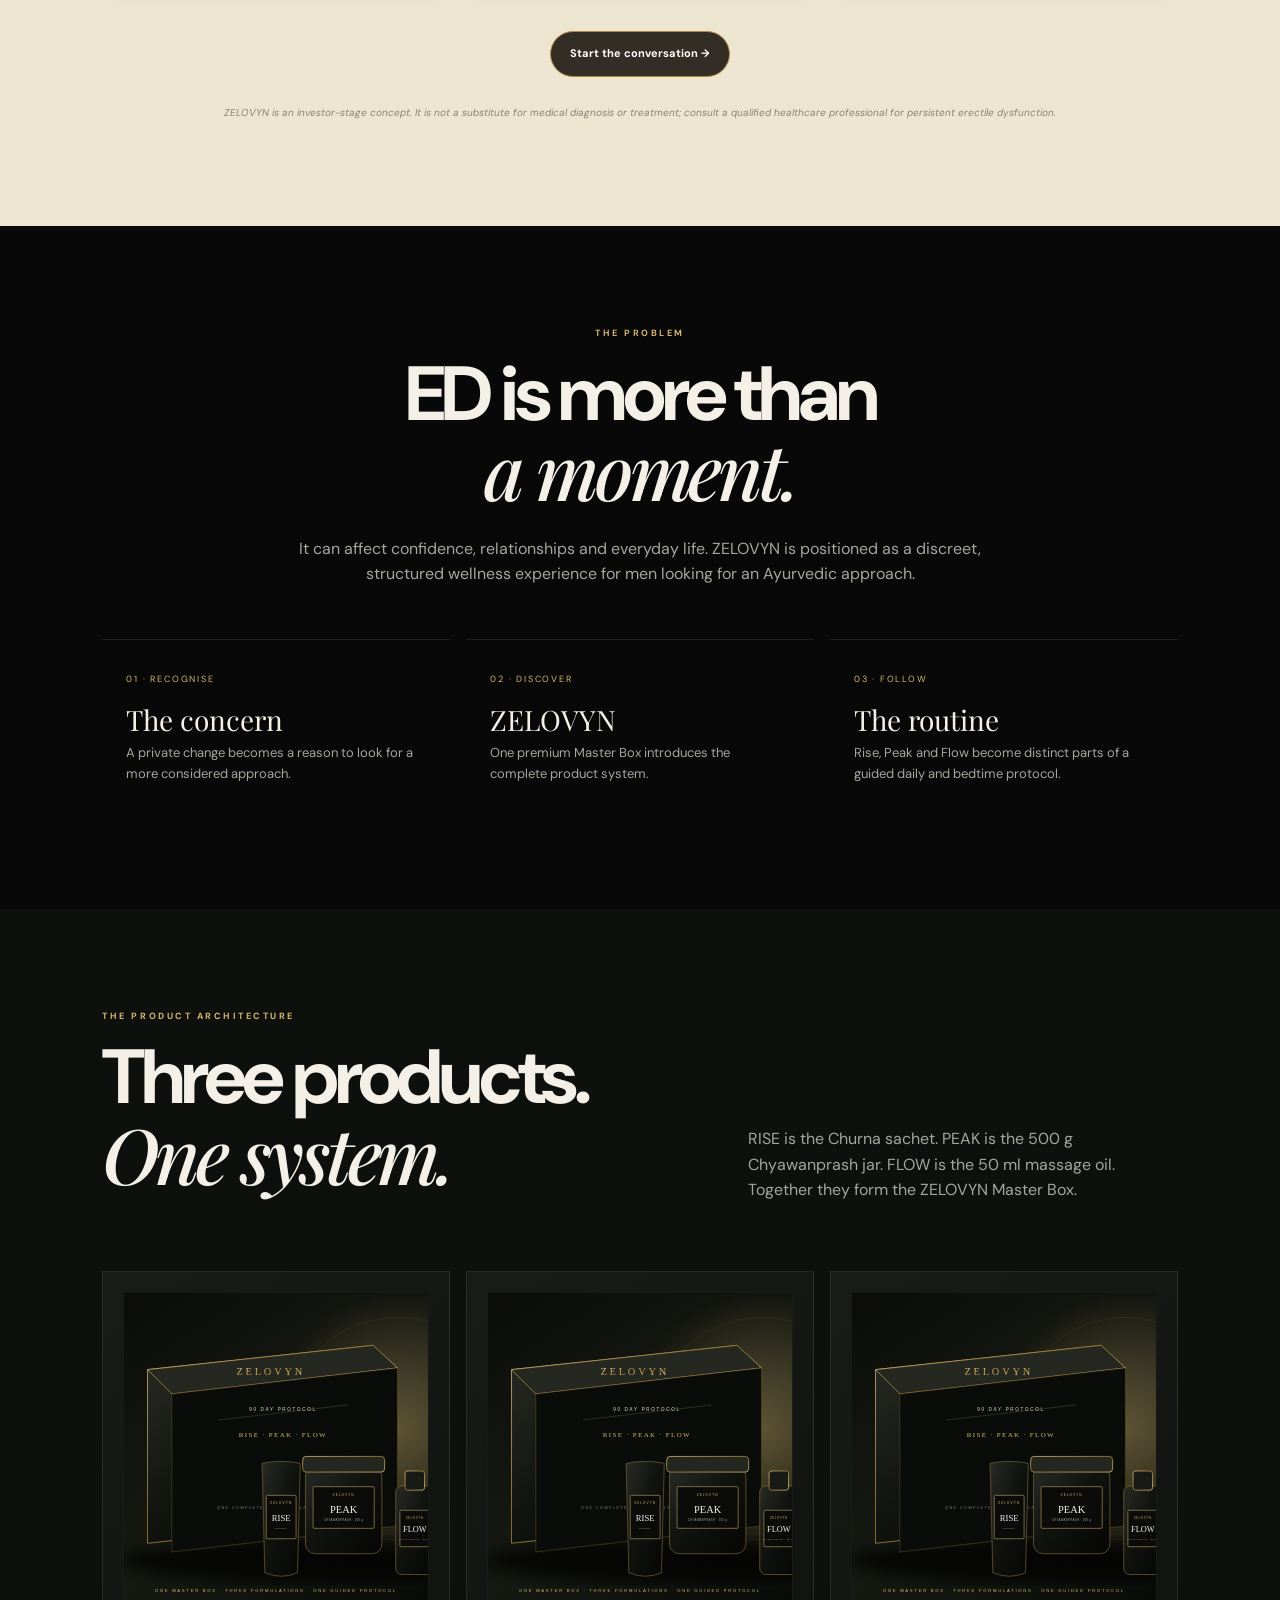
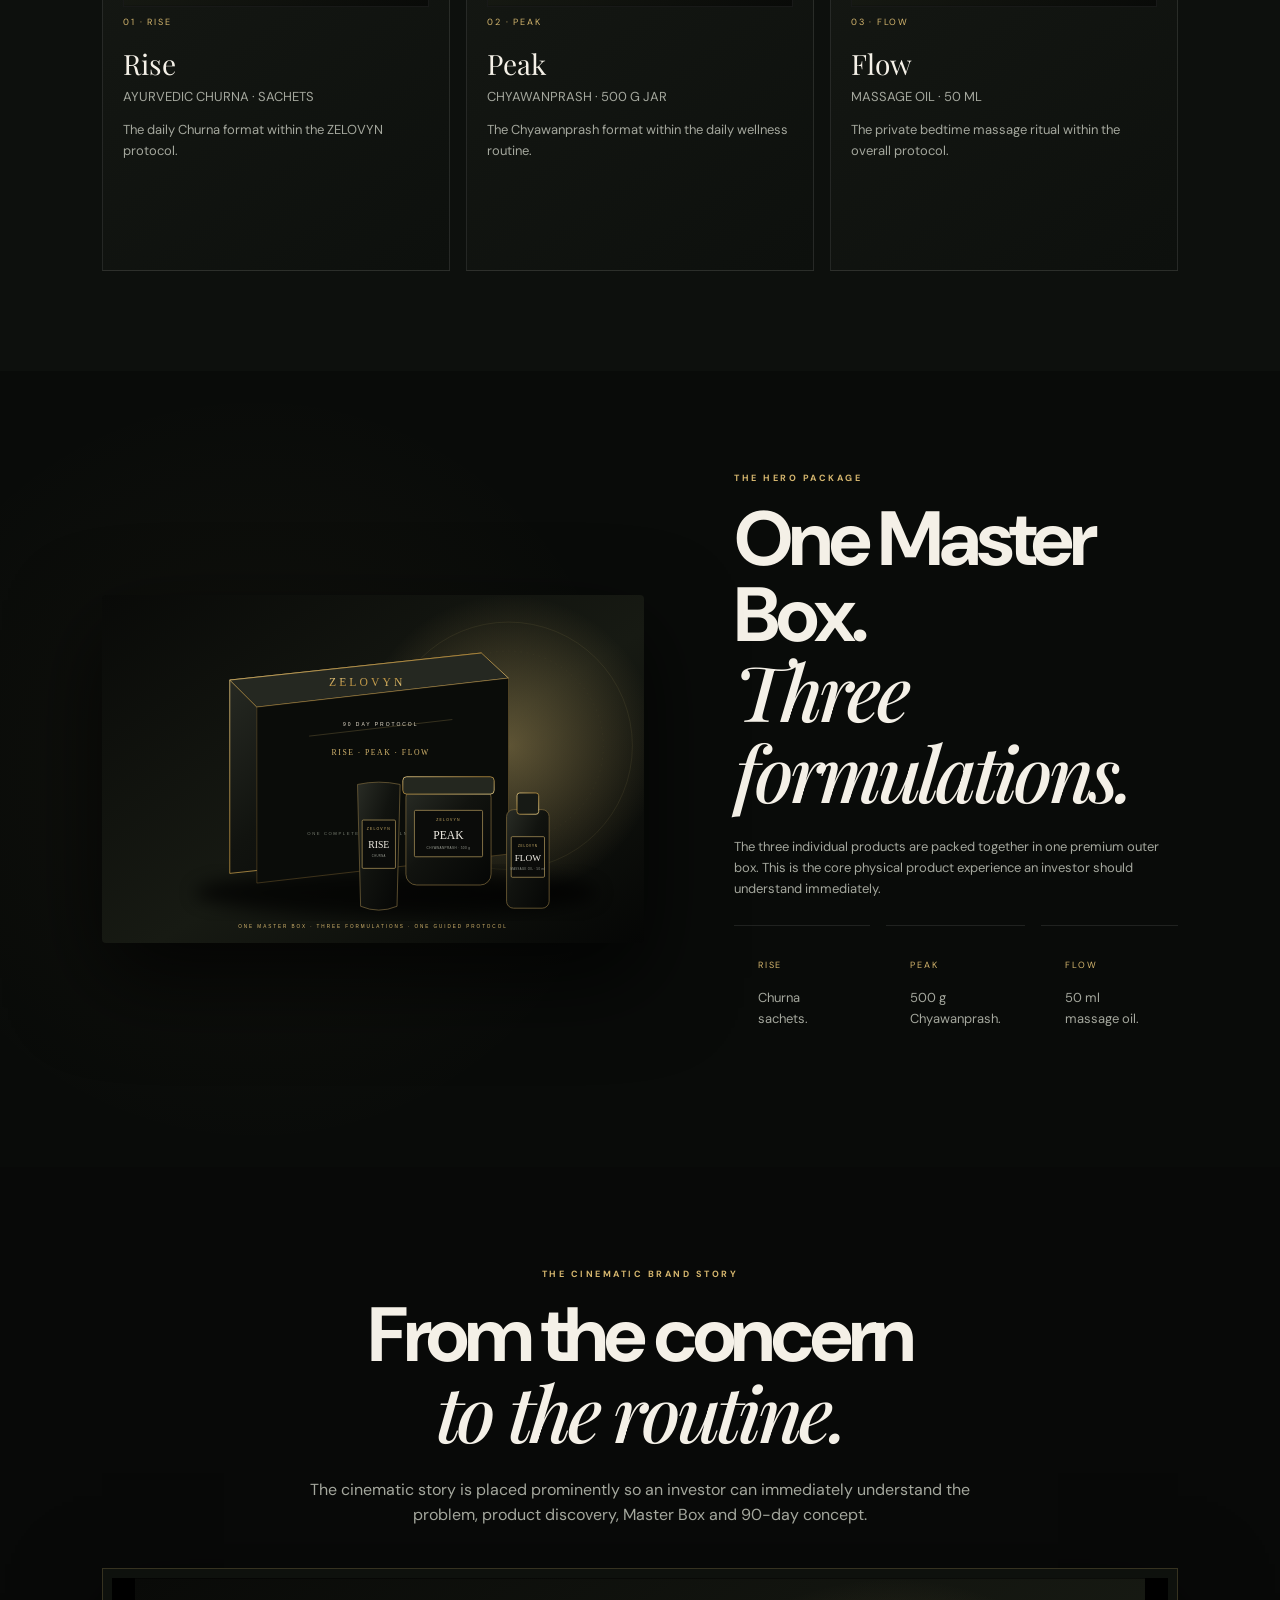
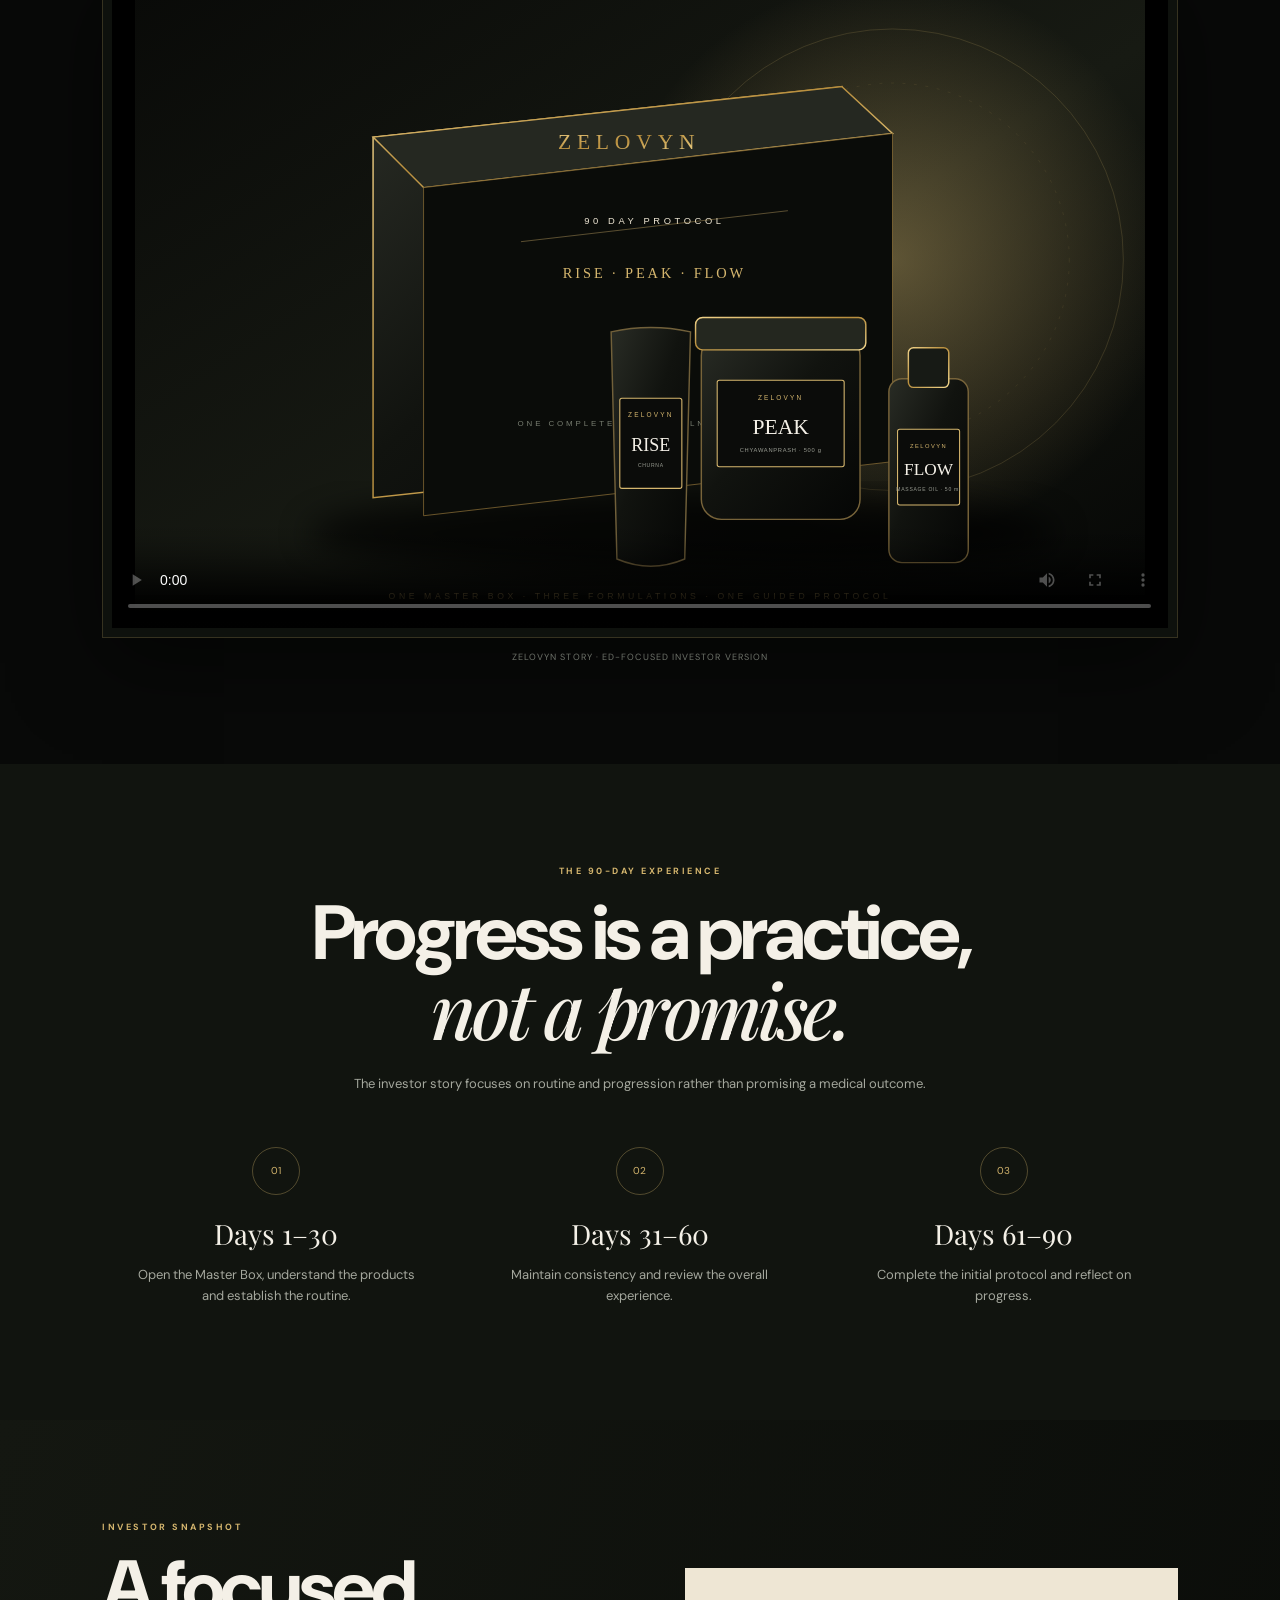
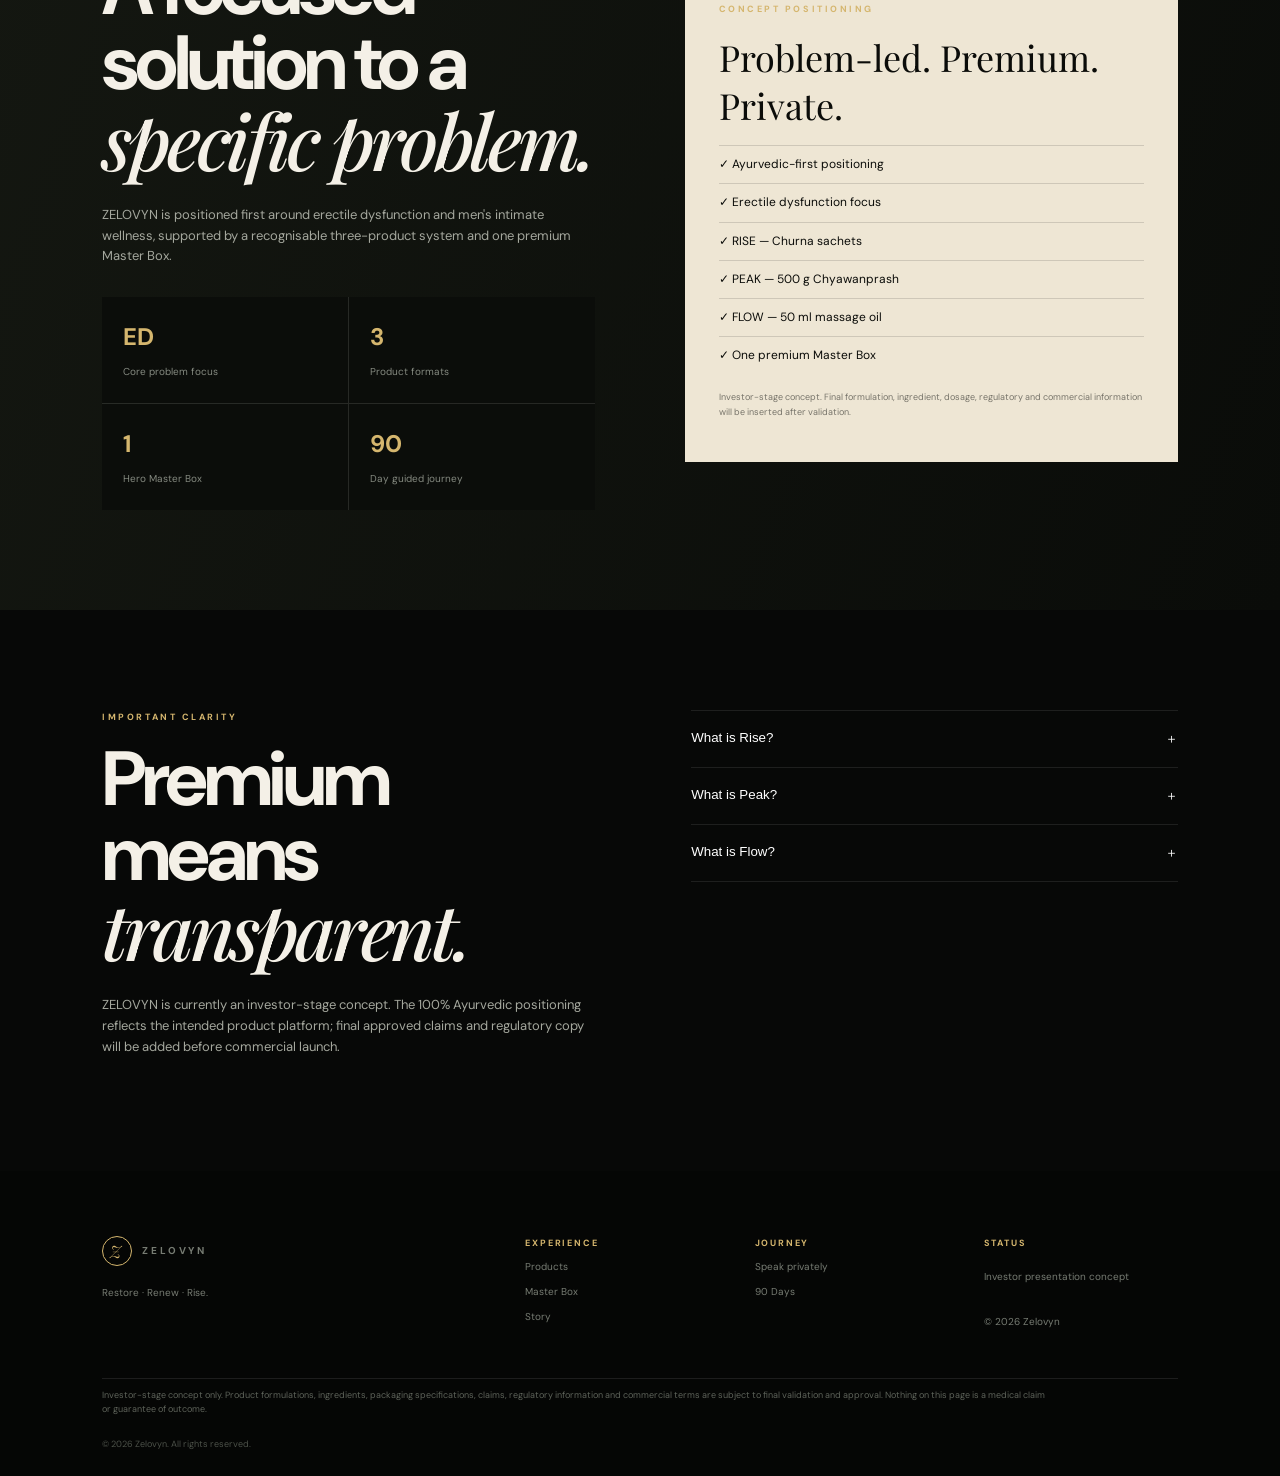
==== commit 44b96a88: "Add Ayurvedic-first hero and You Are Not Alone conversation section" ====
--- a/index.html
+++ b/index.html
@@ -1 +1,2 @@
-<!doctype html><html lang="en"><head><meta charset="utf-8"><meta name="viewport" content="width=device-width,initial-scale=1"><title>ZELOVYN — Investor Ready</title><meta name="description" content="ZELOVYN — Erectile dysfunction focused men's wellness platform with Rise Churna, Peak Chyawanprash and Flow massage oil, presented in one premium Master Box."><link rel="preconnect" href="https://fonts.googleapis.com"><link href="https://fonts.googleapis.com/css2?family=DM+Sans:wght@400;500;600;700&family=Playfair+Display:ital,wght@0,500;1,500&display=swap" rel="stylesheet"><style>:root{--bg:#070807;--panel:#0e110d;--ink:#f4f0e7;--muted:#a4a79d;--gold:#d5b66e;--cream:#eee6d4;--line:#ffffff18;--serif:'Playfair Display',serif;--sans:'DM Sans',sans-serif}*{box-sizing:border-box}html{scroll-behavior:smooth}body{margin:0;background:var(--bg);color:var(--ink);font-family:var(--sans);line-height:1.6}a{color:inherit;text-decoration:none}.nav{height:72px;position:fixed;z-index:20;inset:0 0 auto;display:flex;align-items:center;justify-content:space-between;padding:0 6vw;background:#070807e8;backdrop-filter:blur(18px);border-bottom:1px solid var(--line)}.logo{display:flex;align-items:center;gap:10px;font-size:12px;font-weight:700;letter-spacing:.28em}.mark{width:30px;height:30px;border:1px solid var(--gold);border-radius:50%;display:grid;place-items:center;color:var(--gold);font:italic 17px var(--serif)}.links{display:flex;gap:28px;font-size:11px;color:#bfc1b8}.btn{display:inline-flex;align-items:center;justify-content:center;padding:13px 19px;border-radius:99px;font-size:11px;font-weight:700}.primary{background:var(--cream);color:#0a0b09}.ghost{border:1px solid var(--line);background:#ffffff05}.ey{font-size:9px;letter-spacing:.28em;color:var(--gold);font-weight:700;margin-bottom:17px}h1,h2{font-size:clamp(50px,6vw,86px);line-height:.98;letter-spacing:-.055em;margin:0 0 22px}em{font-family:var(--serif);font-weight:500}.lead{font-size:17px;color:#c1c4ba;max-width:600px;line-height:1.7}.hero{min-height:900px;padding:125px 7vw 65px;display:grid;grid-template-columns:.9fr 1.1fr;gap:4vw;align-items:center;background:radial-gradient(circle at 80% 45%,#d5b66e18,transparent 35%),linear-gradient(120deg,#070807,#0e110d);overflow:hidden}.heroPhoto img,.masterPhoto img{width:100%;display:block;border-radius:4px;filter:drop-shadow(0 35px 45px #000b)}.heroPhoto{position:relative}.photoTag{position:absolute;right:3%;bottom:6%;padding:14px 16px;background:#0d100ee8;border:1px solid var(--line);font-size:8px;letter-spacing:.18em}.actions{display:flex;gap:10px;flex-wrap:wrap;margin:28px 0 12px}.micro{font-size:9px;color:#777c73}.strip{display:grid;grid-template-columns:repeat(4,1fr);padding:21px 7vw;border-block:1px solid var(--line);background:#0b0d0a}.strip div{text-align:center;color:#8f9389;font-size:9px;letter-spacing:.16em}section{padding:100px 8vw}.center{text-align:center;max-width:1100px;margin:auto}.center p{max-width:720px;margin:auto;color:var(--muted)}.three,.products,.timeline{display:grid;grid-template-columns:repeat(3,1fr);gap:16px;margin-top:52px}.card{padding:24px;border-top:1px solid var(--line);text-align:left}.num,.pill{font-size:9px;letter-spacing:.2em;color:var(--gold)}h3{font:28px var(--serif);margin:12px 0 5px}.muted{color:var(--muted);font-size:13px}.dark{background:#0d100d}.sectionHead{display:flex;justify-content:space-between;align-items:end;gap:50px;margin-bottom:42px}.sectionHead p{max-width:430px;color:var(--muted)}.product{min-height:600px;padding:20px;background:linear-gradient(145deg,#181b16,#0d100d);border:1px solid var(--line);overflow:hidden}.productPhoto{height:315px;overflow:hidden;border:1px solid #ffffff10;background:#080a08}.productPhoto img{width:100%;height:100%;display:block;object-fit:cover;object-position:center}.master{background:radial-gradient(circle at 20% 50%,#d5b66e0b,transparent 35%),#090b09}.masterGrid{display:grid;grid-template-columns:1.1fr .9fr;gap:7vw;align-items:center}.story{background:#080908}.video{max-width:1150px;margin:40px auto 0;border:1px solid #d5b66e33;padding:9px;background:#0e110d;box-shadow:0 25px 80px #0008}.video video{display:block;width:100%;max-height:650px;background:#000}.videoNote{text-align:center;color:#6e736a;font-size:9px;letter-spacing:.12em;margin-top:12px}.journey{text-align:center;background:#11140f}.step{padding:0 25px}.stepNo{width:48px;height:48px;border:1px solid #d5b66e55;border-radius:50%;display:grid;place-items:center;margin:0 auto 20px;color:var(--gold);font-size:10px}.invest{background:linear-gradient(110deg,#141711,#0a0c09)}.investGrid{display:grid;grid-template-columns:1fr 1fr;gap:7vw;align-items:center}.metrics{display:grid;grid-template-columns:1fr 1fr;gap:1px;background:var(--line);margin-top:30px}.metrics div{background:#0b0d0a;padding:21px}.metrics b{display:block;color:var(--gold);font-size:24px}.metrics span{font-size:10px;color:#858a80}.price{background:var(--cream);color:#0b0c09;padding:34px}.price h3{font-size:36px}.price li{list-style:none;border-top:1px solid #0002;padding:9px 0;font-size:12px}.price ul{padding:0}.note{font-size:9px;color:#77746a}.faq{display:grid;grid-template-columns:1fr 1fr;gap:8vw}.faqList{border-top:1px solid var(--line)}.faqItem{border-bottom:1px solid var(--line)}.faqItem button{width:100%;padding:19px 0;background:none;border:0;color:#fff;display:flex;justify-content:space-between;text-align:left;cursor:pointer}.faqItem p{font-size:12px;color:var(--muted);padding:0 20px 18px 0}footer{padding:65px 8vw 25px;background:#050605}.footer{display:grid;grid-template-columns:2fr 1fr 1fr 1fr;gap:35px;padding-bottom:38px;border-bottom:1px solid var(--line)}.footer div{display:flex;flex-direction:column;gap:9px}.footer b{font-size:9px;color:var(--gold);letter-spacing:.2em}.footer a,.footer p{font-size:10px;color:#777c73}.disclaimer{font-size:9px;color:#5e635a;max-width:950px}.copy{font-size:9px;color:#4c5149;margin-top:20px}@media(max-width:850px){.links{display:none}.hero,.masterGrid,.investGrid,.faq{grid-template-columns:1fr}.hero{padding:110px 6vw 60px}.heroPhoto{order:-1}.three,.products,.timeline{grid-template-columns:1fr}.sectionHead{display:block}.strip{grid-template-columns:1fr 1fr;gap:14px}.footer{grid-template-columns:1fr 1fr}.heroPhoto img{max-height:500px;object-fit:contain}.product{min-height:auto}}@media(max-width:500px){.strip,.footer{grid-template-columns:1fr}.hero h1{font-size:53px}section{padding:78px 6vw}.hero{padding-top:100px}.productPhoto{height:260px}}</style></head><body><header class="nav"><a class="logo" href="#top"><span class="mark">Z</span>ZELOVYN</a><nav class="links"><a href="#products">Products</a><a href="#master">Master Box</a><a href="#story">Story</a><a href="#journey">90 Days</a></nav><a class="btn primary" href="#investor">Investor view →</a></header><section class="hero" id="top"><div><div class="ey">MEN'S INTIMATE WELLNESS · ED FOCUSED</div><h1>Struggling with<br><em>Erectile Dysfunction?</em></h1><p class="lead">ZELOVYN is being built around one clear problem: erectile dysfunction. Our concept brings three distinct Ayurvedic wellness products into one discreet Master Box and a guided 90-day routine.</p><div class="actions"><a class="btn primary" href="#master">Explore the ZELOVYN Protocol →</a><a class="btn ghost" href="#story">Watch the story ↓</a></div><div class="micro">Private concept · ED-focused product architecture · Investor presentation</div></div><div class="heroPhoto"><img src="./zelovyn-products.svg" alt="ZELOVYN Master Box with Rise Churna, Peak Chyawanprash and Flow massage oil"><div class="photoTag">ONE MASTER BOX · THREE FORMULATIONS</div></div></section><div class="strip"><div>◈ AYURVEDIC ROOTS</div><div>◈ PRIVATE EXPERIENCE</div><div>◈ THREE PRODUCTS</div><div>◈ GUIDED 90 DAYS</div></div><section><div class="center"><div class="ey">THE PROBLEM</div><h2>ED is more than<br><em>a moment.</em></h2><p>It can affect confidence, relationships and everyday life. ZELOVYN is designed as a discreet, structured wellness experience for men looking for a root-oriented Ayurvedic approach.</p><div class="three"><div class="card"><span class="num">01 · RECOGNISE</span><h3>The concern</h3><p class="muted">A private change becomes a reason to look for a more considered approach.</p></div><div class="card"><span class="num">02 · DISCOVER</span><h3>ZELOVYN</h3><p class="muted">One premium Master Box introduces the complete product system.</p></div><div class="card"><span class="num">03 · FOLLOW</span><h3>The routine</h3><p class="muted">Rise, Peak and Flow become distinct parts of a guided daily and bedtime protocol.</p></div></div></div></section><section class="dark" id="products"><div class="sectionHead"><div><div class="ey">THE PRODUCT ARCHITECTURE</div><h2>Three products.<br><em>One system.</em></h2></div><p>RISE is the Churna sachet. PEAK is the 500 g Chyawanprash jar. FLOW is the 50 ml massage oil. Together they form the ZELOVYN Master Box.</p></div><div class="products"><article class="product"><div class="productPhoto"><img src="./zelovyn-products.svg" alt="ZELOVYN Rise Churna sachets"></div><span class="pill">01 · RISE</span><h3>Rise</h3><div class="muted">AYURVEDIC CHURNA · SACHETS</div><p class="muted">The daily Churna format within the ZELOVYN protocol.</p></article><article class="product"><div class="productPhoto"><img src="./zelovyn-products.svg" alt="ZELOVYN Peak 500 g Chyawanprash jar"></div><span class="pill">02 · PEAK</span><h3>Peak</h3><div class="muted">CHYAWANPRASH · 500 G JAR</div><p class="muted">The Chyawanprash format within the daily wellness routine.</p></article><article class="product"><div class="productPhoto"><img src="./zelovyn-products.svg" alt="ZELOVYN Flow 50 ml massage oil bottle"></div><span class="pill">03 · FLOW</span><h3>Flow</h3><div class="muted">MASSAGE OIL · 50 ML</div><p class="muted">The private bedtime massage ritual within the overall protocol.</p></article></div></section><section class="master" id="master"><div class="masterGrid"><div class="masterPhoto"><img src="./zelovyn-products.svg" alt="ZELOVYN premium Master Box with Rise, Peak and Flow"></div><div><div class="ey">THE HERO PACKAGE</div><h2>One Master Box.<br><em>Three formulations.</em></h2><p class="muted">The three individual products are packed together in one premium outer box. This is the core physical product experience we want an investor to understand immediately.</p><div class="three" style="margin-top:25px"><div class="card"><span class="num">RISE</span><p class="muted">Churna sachets.</p></div><div class="card"><span class="num">PEAK</span><p class="muted">500 g Chyawanprash.</p></div><div class="card"><span class="num">FLOW</span><p class="muted">50 ml massage oil.</p></div></div></div></div></section><section class="story" id="story"><div class="center"><div class="ey">THE CINEMATIC BRAND STORY</div><h2>From the concern<br><em>to the routine.</em></h2><p>The cinematic story is placed prominently on the home page so an investor can immediately understand the problem, product discovery, Master Box and 90-day concept.</p></div><div class="video"><video controls playsinline preload="metadata" poster="./zelovyn-products.svg"><source src="./zelovyn-story-v1.mp4" type="video/mp4">Your browser does not support video.</video></div><div class="videoNote">ZELOVYN STORY · ED-FOCUSED INVESTOR VERSION</div></section><section class="journey" id="journey"><div class="ey">THE 90-DAY EXPERIENCE</div><h2>Progress is a practice,<br><em>not a promise.</em></h2><p class="muted">The investor story focuses on routine and progression rather than promising a medical outcome.</p><div class="timeline"><div class="step"><div class="stepNo">01</div><h3>Days 1–30</h3><p class="muted">Open the Master Box, understand the products and establish the routine.</p></div><div class="step"><div class="stepNo">02</div><h3>Days 31–60</h3><p class="muted">Maintain consistency and review the overall experience.</p></div><div class="step"><div class="stepNo">03</div><h3>Days 61–90</h3><p class="muted">Complete the initial protocol and reflect on progress.</p></div></div></section><section class="invest" id="investor"><div class="investGrid"><div><div class="ey">INVESTOR SNAPSHOT</div><h2>A focused solution to a<br><em>specific problem.</em></h2><p class="muted">ZELOVYN is being positioned first around erectile dysfunction and men's intimate wellness, supported by a recognisable three-product system and one premium Master Box.</p><div class="metrics"><div><b>ED</b><span>Core problem focus</span></div><div><b>3</b><span>Product formats</span></div><div><b>1</b><span>Hero Master Box</span></div><div><b>90</b><span>Day guided journey</span></div></div></div><div class="price"><div class="ey">CONCEPT POSITIONING</div><h3>Problem-led. Premium. Private.</h3><ul><li>✓ Erectile dysfunction focus</li><li>✓ RISE — Churna sachets</li><li>✓ PEAK — 500 g Chyawanprash</li><li>✓ FLOW — 50 ml massage oil</li><li>✓ One premium Master Box</li><li>✓ Guided 90-day experience</li></ul><p class="note">Final formulations, approved claims, regulatory copy, pricing and commercial model to be inserted after validation.</p></div></div></section><section class="faq"><div><div class="ey">IMPORTANT CLARITY</div><h2>Premium means<br><em>transparent.</em></h2><p class="muted">This is an investor-stage concept. It intentionally avoids presenting unvalidated treatment claims or guaranteed outcomes.</p></div><div class="faqList"><div class="faqItem"><button onclick="f(this)">What is Rise? <span>＋</span></button><p hidden>Rise is the planned Ayurvedic Churna product, presented in individual sachets.</p></div><div class="faqItem"><button onclick="f(this)">What is Peak? <span>＋</span></button><p hidden>Peak is the planned Chyawanprash product, presented as a 500 g premium jar.</p></div><div class="faqItem"><button onclick="f(this)">What is Flow? <span>＋</span></button><p hidden>Flow is the planned 50 ml massage oil for the bedtime ritual.</p></div></div></section><footer><div class="footer"><div><a class="logo" href="#top"><span class="mark">Z</span>ZELOVYN</a><p>Restore · Renew · Rise.</p></div><div><b>EXPERIENCE</b><a href="#products">Products</a><a href="#master">Master Box</a><a href="#story">Story</a></div><div><b>JOURNEY</b><a href="#journey">90 Days</a><a href="#investor">Investor view</a></div><div><b>STATUS</b><p>Investor presentation concept</p><p>© 2026 Zelovyn</p></div></div><p class="disclaimer">Investor-stage concept only. Product formulations, ingredients, packaging specifications, claims, regulatory information and commercial terms are subject to final validation and approval. Nothing on this page is a medical claim or guarantee of outcome.</p><div class="copy">© 2026 Zelovyn. All rights reserved.</div></footer><script>function f(b){const p=b.nextElementSibling;p.hidden=!p.hidden}</script></body></html>+<!doctype html><html lang="en"><head><meta charset="utf-8"><meta name="viewport" content="width=device-width,initial-scale=1"><title>ZELOVYN — Ayurvedic Approach to Erectile Dysfunction</title><meta name="description" content="ZELOVYN — a 100% Ayurvedic approach to men's intimate wellness, with Rise Churna, Peak Chyawanprash and Flow massage oil in one premium Master Box."><link rel="preconnect" href="https://fonts.googleapis.com"><link href="https://fonts.googleapis.com/css2?family=DM+Sans:wght@400;500;600;700&family=Playfair+Display:ital,wght@0,500;1,500&display=swap" rel="stylesheet"><style>:root{--bg:#070807;--panel:#0e110d;--ink:#f4f0e7;--muted:#a4a79d;--gold:#d5b66e;--cream:#eee6d4;--line:#ffffff18;--serif:'Playfair Display',serif;--sans:'DM Sans',sans-serif}*{box-sizing:border-box}html{scroll-behavior:smooth}body{margin:0;background:var(--bg);color:var(--ink);font-family:var(--sans);line-height:1.6}a{color:inherit;text-decoration:none}.nav{height:72px;position:fixed;z-index:20;inset:0 0 auto;display:flex;align-items:center;justify-content:space-between;padding:0 6vw;background:#070807e8;backdrop-filter:blur(18px);border-bottom:1px solid var(--line)}.logo{display:flex;align-items:center;gap:10px;font-size:12px;font-weight:700;letter-spacing:.28em}.mark{width:30px;height:30px;border:1px solid var(--gold);border-radius:50%;display:grid;place-items:center;color:var(--gold);font:italic 17px var(--serif)}.links{display:flex;gap:28px;font-size:11px;color:#bfc1b8}.btn{display:inline-flex;align-items:center;justify-content:center;padding:13px 19px;border-radius:99px;font-size:11px;font-weight:700}.primary{background:var(--cream);color:#0a0b09}.ghost{border:1px solid var(--line);background:#ffffff05}.ey{font-size:9px;letter-spacing:.28em;color:var(--gold);font-weight:700;margin-bottom:17px}.ayurvedaBadge{display:inline-flex;align-items:center;gap:9px;padding:8px 12px;border:1px solid #d5b66e55;border-radius:999px;color:var(--gold);font-size:9px;letter-spacing:.18em;margin-bottom:20px;background:#d5b66e08}.dot{width:6px;height:6px;background:var(--gold);border-radius:50%}h1,h2{font-size:clamp(50px,6vw,86px);line-height:.98;letter-spacing:-.055em;margin:0 0 22px}em{font-family:var(--serif);font-weight:500}.lead{font-size:17px;color:#c1c4ba;max-width:610px;line-height:1.7}.hero{min-height:900px;padding:125px 7vw 65px;display:grid;grid-template-columns:.9fr 1.1fr;gap:4vw;align-items:center;background:radial-gradient(circle at 80% 45%,#d5b66e18,transparent 35%),linear-gradient(120deg,#070807,#0e110d);overflow:hidden}.heroPhoto{position:relative}.heroPhoto img,.masterPhoto img{width:100%;display:block;border-radius:4px;filter:drop-shadow(0 35px 45px #000b)}.photoTag{position:absolute;right:3%;bottom:6%;padding:14px 16px;background:#0d100ee8;border:1px solid var(--line);font-size:8px;letter-spacing:.18em}.actions{display:flex;gap:10px;flex-wrap:wrap;margin:28px 0 12px}.micro{font-size:9px;color:#777c73}.strip{display:grid;grid-template-columns:repeat(4,1fr);padding:21px 7vw;border-block:1px solid var(--line);background:#0b0d0a}.strip div{text-align:center;color:#8f9389;font-size:9px;letter-spacing:.16em}.conversation{padding:105px 8vw;background:#eee5d1;color:#302a21;text-align:center}.conversation .ey{color:#b18e43}.conversation h2{color:#302a21}.conversation .intro{max-width:780px;margin:0 auto 55px;color:#6b6257;font-size:18px}.conversationGrid{display:grid;grid-template-columns:repeat(3,1fr);gap:20px;max-width:1200px;margin:auto}.conversationCard{background:#fbf7ef;border-radius:24px;padding:45px 28px;min-height:225px;box-shadow:0 8px 30px #00000008}.conversationCard strong{display:block;color:#b08c43;font:48px var(--serif);margin-bottom:12px}.conversationCard h3{color:#332d25;margin:0 0 10px;font-size:26px}.conversationCard p{color:#6e6559;font-size:14px;margin:0}.conversationCta{margin-top:42px}.conversationCta .btn{border:1px solid #b08c43;background:#332d25;color:#fff}.conversationNote{margin-top:28px;font-size:10px;color:#8a8173;font-style:italic}section{padding:100px 8vw}.center{text-align:center;max-width:1100px;margin:auto}.center p{max-width:720px;margin:auto;color:var(--muted)}.three,.products,.timeline{display:grid;grid-template-columns:repeat(3,1fr);gap:16px;margin-top:52px}.card{padding:24px;border-top:1px solid var(--line);text-align:left}.num,.pill{font-size:9px;letter-spacing:.2em;color:var(--gold)}h3{font:28px var(--serif);margin:12px 0 5px}.muted{color:var(--muted);font-size:13px}.dark{background:#0d100d}.sectionHead{display:flex;justify-content:space-between;align-items:end;gap:50px;margin-bottom:42px}.sectionHead p{max-width:430px;color:var(--muted)}.product{min-height:600px;padding:20px;background:linear-gradient(145deg,#181b16,#0d100d);border:1px solid var(--line);overflow:hidden}.productPhoto{height:315px;overflow:hidden;border:1px solid #ffffff10;background:#080a08}.productPhoto img{width:100%;height:100%;display:block;object-fit:cover;object-position:center}.master{background:radial-gradient(circle at 20% 50%,#d5b66e0b,transparent 35%),#090b09}.masterGrid{display:grid;grid-template-columns:1.1fr .9fr;gap:7vw;align-items:center}.story{background:#080908}.video{max-width:1150px;margin:40px auto 0;border:1px solid #d5b66e33;padding:9px;background:#0e110d;box-shadow:0 25px 80px #0008}.video video{display:block;width:100%;max-height:650px;background:#000}.videoNote{text-align:center;color:#6e736a;font-size:9px;letter-spacing:.12em;margin-top:12px}.journey{text-align:center;background:#11140f}.step{padding:0 25px}.stepNo{width:48px;height:48px;border:1px solid #d5b66e55;border-radius:50%;display:grid;place-items:center;margin:0 auto 20px;color:var(--gold);font-size:10px}.invest{background:linear-gradient(110deg,#141711,#0a0c09)}.investGrid{display:grid;grid-template-columns:1fr 1fr;gap:7vw;align-items:center}.metrics{display:grid;grid-template-columns:1fr 1fr;gap:1px;background:var(--line);margin-top:30px}.metrics div{background:#0b0d0a;padding:21px}.metrics b{display:block;color:var(--gold);font-size:24px}.metrics span{font-size:10px;color:#858a80}.price{background:var(--cream);color:#0b0c09;padding:34px}.price h3{font-size:36px}.price li{list-style:none;border-top:1px solid #0002;padding:9px 0;font-size:12px}.price ul{padding:0}.note{font-size:9px;color:#77746a}.faq{display:grid;grid-template-columns:1fr 1fr;gap:8vw}.faqList{border-top:1px solid var(--line)}.faqItem{border-bottom:1px solid var(--line)}.faqItem button{width:100%;padding:19px 0;background:none;border:0;color:#fff;display:flex;justify-content:space-between;text-align:left;cursor:pointer}.faqItem p{font-size:12px;color:var(--muted);padding:0 20px 18px 0}footer{padding:65px 8vw 25px;background:#050605}.footer{display:grid;grid-template-columns:2fr 1fr 1fr 1fr;gap:35px;padding-bottom:38px;border-bottom:1px solid var(--line)}.footer div{display:flex;flex-direction:column;gap:9px}.footer b{font-size:9px;color:var(--gold);letter-spacing:.2em}.footer a,.footer p{font-size:10px;color:#777c73}.disclaimer{font-size:9px;color:#5e635a;max-width:950px}.copy{font-size:9px;color:#4c5149;margin-top:20px}@media(max-width:850px){.links{display:none}.hero,.masterGrid,.investGrid,.faq{grid-template-columns:1fr}.hero{padding:110px 6vw 60px}.heroPhoto{order:-1}.conversationGrid,.three,.products,.timeline{grid-template-columns:1fr}.sectionHead{display:block}.strip{grid-template-columns:1fr 1fr;gap:14px}.footer{grid-template-columns:1fr 1fr}.heroPhoto img{max-height:500px;object-fit:contain}.product{min-height:auto}}@media(max-width:500px){.strip,.footer{grid-template-columns:1fr}.hero h1{font-size:53px}.conversation{padding:78px 6vw}section{padding:78px 6vw}.hero{padding-top:100px}.productPhoto{height:260px}.conversationCard{padding:34px 22px}}
+</style></head><body><header class="nav"><a class="logo" href="#top"><span class="mark">Z</span>ZELOVYN</a><nav class="links"><a href="#products">Products</a><a href="#master">Master Box</a><a href="#story">Story</a><a href="#journey">90 Days</a></nav><a class="btn primary" href="#conversation">Speak privately →</a></header><section class="hero" id="top"><div><div class="ayurvedaBadge"><span class="dot"></span>100% AYURVEDIC APPROACH</div><div class="ey">MEN'S INTIMATE WELLNESS · ED FOCUSED</div><h1>Struggling with<br><em>Erectile Dysfunction?</em></h1><p class="lead">ZELOVYN is being built around one clear problem: erectile dysfunction. Our concept brings three Ayurvedic wellness products into one discreet Master Box and a guided 90-day routine.</p><div class="actions"><a class="btn primary" href="#master">Explore the ZELOVYN Protocol →</a><a class="btn ghost" href="#conversation">Speak privately ↓</a></div><div class="micro">Ayurvedic roots · Private experience · ED-focused product architecture</div></div><div class="heroPhoto"><img src="./zelovyn-products.svg" alt="ZELOVYN Master Box with Rise Churna, Peak Chyawanprash and Flow massage oil"><div class="photoTag">ONE MASTER BOX · THREE FORMULATIONS</div></div></section><div class="strip"><div>◈ 100% AYURVEDIC APPROACH</div><div>◈ PRIVATE EXPERIENCE</div><div>◈ THREE PRODUCTS</div><div>◈ GUIDED 90 DAYS</div></div><section class="conversation" id="conversation"><div class="ey">YOU ARE NOT ALONE</div><h2>You don't have to stay silent.</h2><p class="intro">Erectile dysfunction can be deeply personal. The first step does not have to be complicated — it can simply be a conversation. ZELOVYN is designed to help men speak privately, understand their concern and explore an Ayurvedic approach.</p><div class="conversationGrid"><div class="conversationCard"><strong>01</strong><h3>Recognise</h3><p>Something has changed. Acknowledge it without shame.</p></div><div class="conversationCard"><strong>02</strong><h3>Speak</h3><p>Ask questions in a private, respectful space.</p></div><div class="conversationCard"><strong>03</strong><h3>Explore</h3><p>Discover the ZELOVYN Ayurvedic product system and routine.</p></div></div><div class="conversationCta"><a class="btn" href="#investor">Start the conversation →</a></div><div class="conversationNote">ZELOVYN is an investor-stage concept. It is not a substitute for medical diagnosis or treatment; consult a qualified healthcare professional for persistent erectile dysfunction.</div></section><section><div class="center"><div class="ey">THE PROBLEM</div><h2>ED is more than<br><em>a moment.</em></h2><p>It can affect confidence, relationships and everyday life. ZELOVYN is positioned as a discreet, structured wellness experience for men looking for an Ayurvedic approach.</p><div class="three"><div class="card"><span class="num">01 · RECOGNISE</span><h3>The concern</h3><p class="muted">A private change becomes a reason to look for a more considered approach.</p></div><div class="card"><span class="num">02 · DISCOVER</span><h3>ZELOVYN</h3><p class="muted">One premium Master Box introduces the complete product system.</p></div><div class="card"><span class="num">03 · FOLLOW</span><h3>The routine</h3><p class="muted">Rise, Peak and Flow become distinct parts of a guided daily and bedtime protocol.</p></div></div></div></section><section class="dark" id="products"><div class="sectionHead"><div><div class="ey">THE PRODUCT ARCHITECTURE</div><h2>Three products.<br><em>One system.</em></h2></div><p>RISE is the Churna sachet. PEAK is the 500 g Chyawanprash jar. FLOW is the 50 ml massage oil. Together they form the ZELOVYN Master Box.</p></div><div class="products"><article class="product"><div class="productPhoto"><img src="./zelovyn-products.svg" alt="ZELOVYN Rise Churna sachets"></div><span class="pill">01 · RISE</span><h3>Rise</h3><div class="muted">AYURVEDIC CHURNA · SACHETS</div><p class="muted">The daily Churna format within the ZELOVYN protocol.</p></article><article class="product"><div class="productPhoto"><img src="./zelovyn-products.svg" alt="ZELOVYN Peak 500 g Chyawanprash jar"></div><span class="pill">02 · PEAK</span><h3>Peak</h3><div class="muted">CHYAWANPRASH · 500 G JAR</div><p class="muted">The Chyawanprash format within the daily wellness routine.</p></article><article class="product"><div class="productPhoto"><img src="./zelovyn-products.svg" alt="ZELOVYN Flow 50 ml massage oil bottle"></div><span class="pill">03 · FLOW</span><h3>Flow</h3><div class="muted">MASSAGE OIL · 50 ML</div><p class="muted">The private bedtime massage ritual within the overall protocol.</p></article></div></section><section class="master" id="master"><div class="masterGrid"><div class="masterPhoto"><img src="./zelovyn-products.svg" alt="ZELOVYN premium Master Box with Rise, Peak and Flow"></div><div><div class="ey">THE HERO PACKAGE</div><h2>One Master Box.<br><em>Three formulations.</em></h2><p class="muted">The three individual products are packed together in one premium outer box. This is the core physical product experience an investor should understand immediately.</p><div class="three" style="margin-top:25px"><div class="card"><span class="num">RISE</span><p class="muted">Churna sachets.</p></div><div class="card"><span class="num">PEAK</span><p class="muted">500 g Chyawanprash.</p></div><div class="card"><span class="num">FLOW</span><p class="muted">50 ml massage oil.</p></div></div></div></div></section><section class="story" id="story"><div class="center"><div class="ey">THE CINEMATIC BRAND STORY</div><h2>From the concern<br><em>to the routine.</em></h2><p>The cinematic story is placed prominently so an investor can immediately understand the problem, product discovery, Master Box and 90-day concept.</p></div><div class="video"><video controls playsinline preload="metadata" poster="./zelovyn-products.svg"><source src="./zelovyn-story-v1.mp4" type="video/mp4">Your browser does not support video.</video></div><div class="videoNote">ZELOVYN STORY · ED-FOCUSED INVESTOR VERSION</div></section><section class="journey" id="journey"><div class="ey">THE 90-DAY EXPERIENCE</div><h2>Progress is a practice,<br><em>not a promise.</em></h2><p class="muted">The investor story focuses on routine and progression rather than promising a medical outcome.</p><div class="timeline"><div class="step"><div class="stepNo">01</div><h3>Days 1–30</h3><p class="muted">Open the Master Box, understand the products and establish the routine.</p></div><div class="step"><div class="stepNo">02</div><h3>Days 31–60</h3><p class="muted">Maintain consistency and review the overall experience.</p></div><div class="step"><div class="stepNo">03</div><h3>Days 61–90</h3><p class="muted">Complete the initial protocol and reflect on progress.</p></div></div></section><section class="invest" id="investor"><div class="investGrid"><div><div class="ey">INVESTOR SNAPSHOT</div><h2>A focused solution to a<br><em>specific problem.</em></h2><p class="muted">ZELOVYN is positioned first around erectile dysfunction and men's intimate wellness, supported by a recognisable three-product system and one premium Master Box.</p><div class="metrics"><div><b>ED</b><span>Core problem focus</span></div><div><b>3</b><span>Product formats</span></div><div><b>1</b><span>Hero Master Box</span></div><div><b>90</b><span>Day guided journey</span></div></div></div><div class="price"><div class="ey">CONCEPT POSITIONING</div><h3>Problem-led. Premium. Private.</h3><ul><li>✓ Ayurvedic-first positioning</li><li>✓ Erectile dysfunction focus</li><li>✓ RISE — Churna sachets</li><li>✓ PEAK — 500 g Chyawanprash</li><li>✓ FLOW — 50 ml massage oil</li><li>✓ One premium Master Box</li></ul><p class="note">Investor-stage concept. Final formulation, ingredient, dosage, regulatory and commercial information will be inserted after validation.</p></div></div></section><section class="faq"><div><div class="ey">IMPORTANT CLARITY</div><h2>Premium means<br><em>transparent.</em></h2><p class="muted">ZELOVYN is currently an investor-stage concept. The 100% Ayurvedic positioning reflects the intended product platform; final approved claims and regulatory copy will be added before commercial launch.</p></div><div class="faqList"><div class="faqItem"><button onclick="f(this)">What is Rise? <span>＋</span></button><p hidden>Rise is the planned Ayurvedic Churna product, presented in individual sachets.</p></div><div class="faqItem"><button onclick="f(this)">What is Peak? <span>＋</span></button><p hidden>Peak is the planned Chyawanprash product, presented as a 500 g premium jar.</p></div><div class="faqItem"><button onclick="f(this)">What is Flow? <span>＋</span></button><p hidden>Flow is the planned 50 ml massage oil for the bedtime ritual.</p></div></div></section><footer><div class="footer"><div><a class="logo" href="#top"><span class="mark">Z</span>ZELOVYN</a><p>Restore · Renew · Rise.</p></div><div><b>EXPERIENCE</b><a href="#products">Products</a><a href="#master">Master Box</a><a href="#story">Story</a></div><div><b>JOURNEY</b><a href="#conversation">Speak privately</a><a href="#journey">90 Days</a></div><div><b>STATUS</b><p>Investor presentation concept</p><p>© 2026 Zelovyn</p></div></div><p class="disclaimer">Investor-stage concept only. Product formulations, ingredients, packaging specifications, claims, regulatory information and commercial terms are subject to final validation and approval. Nothing on this page is a medical claim or guarantee of outcome.</p><div class="copy">© 2026 Zelovyn. All rights reserved.</div></footer><script>function f(b){const p=b.nextElementSibling;p.hidden=!p.hidden}</script></body></html>
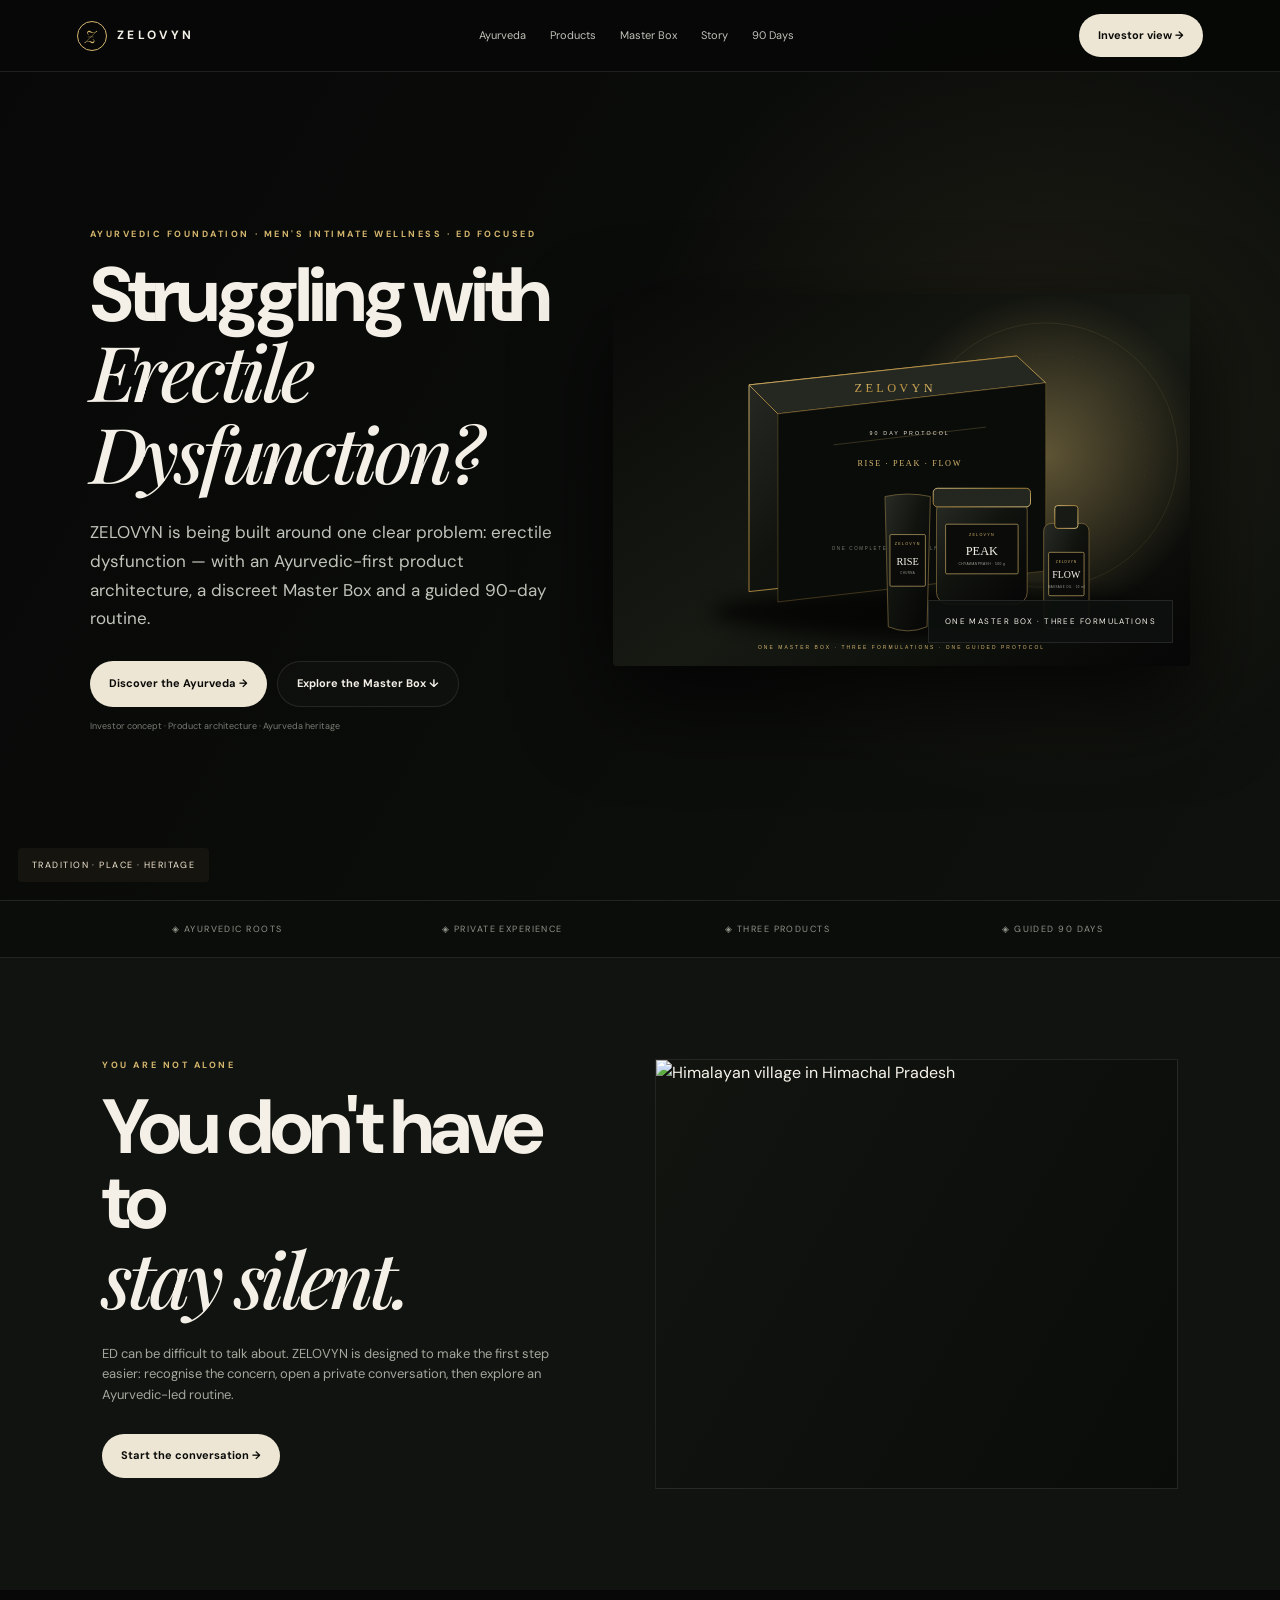
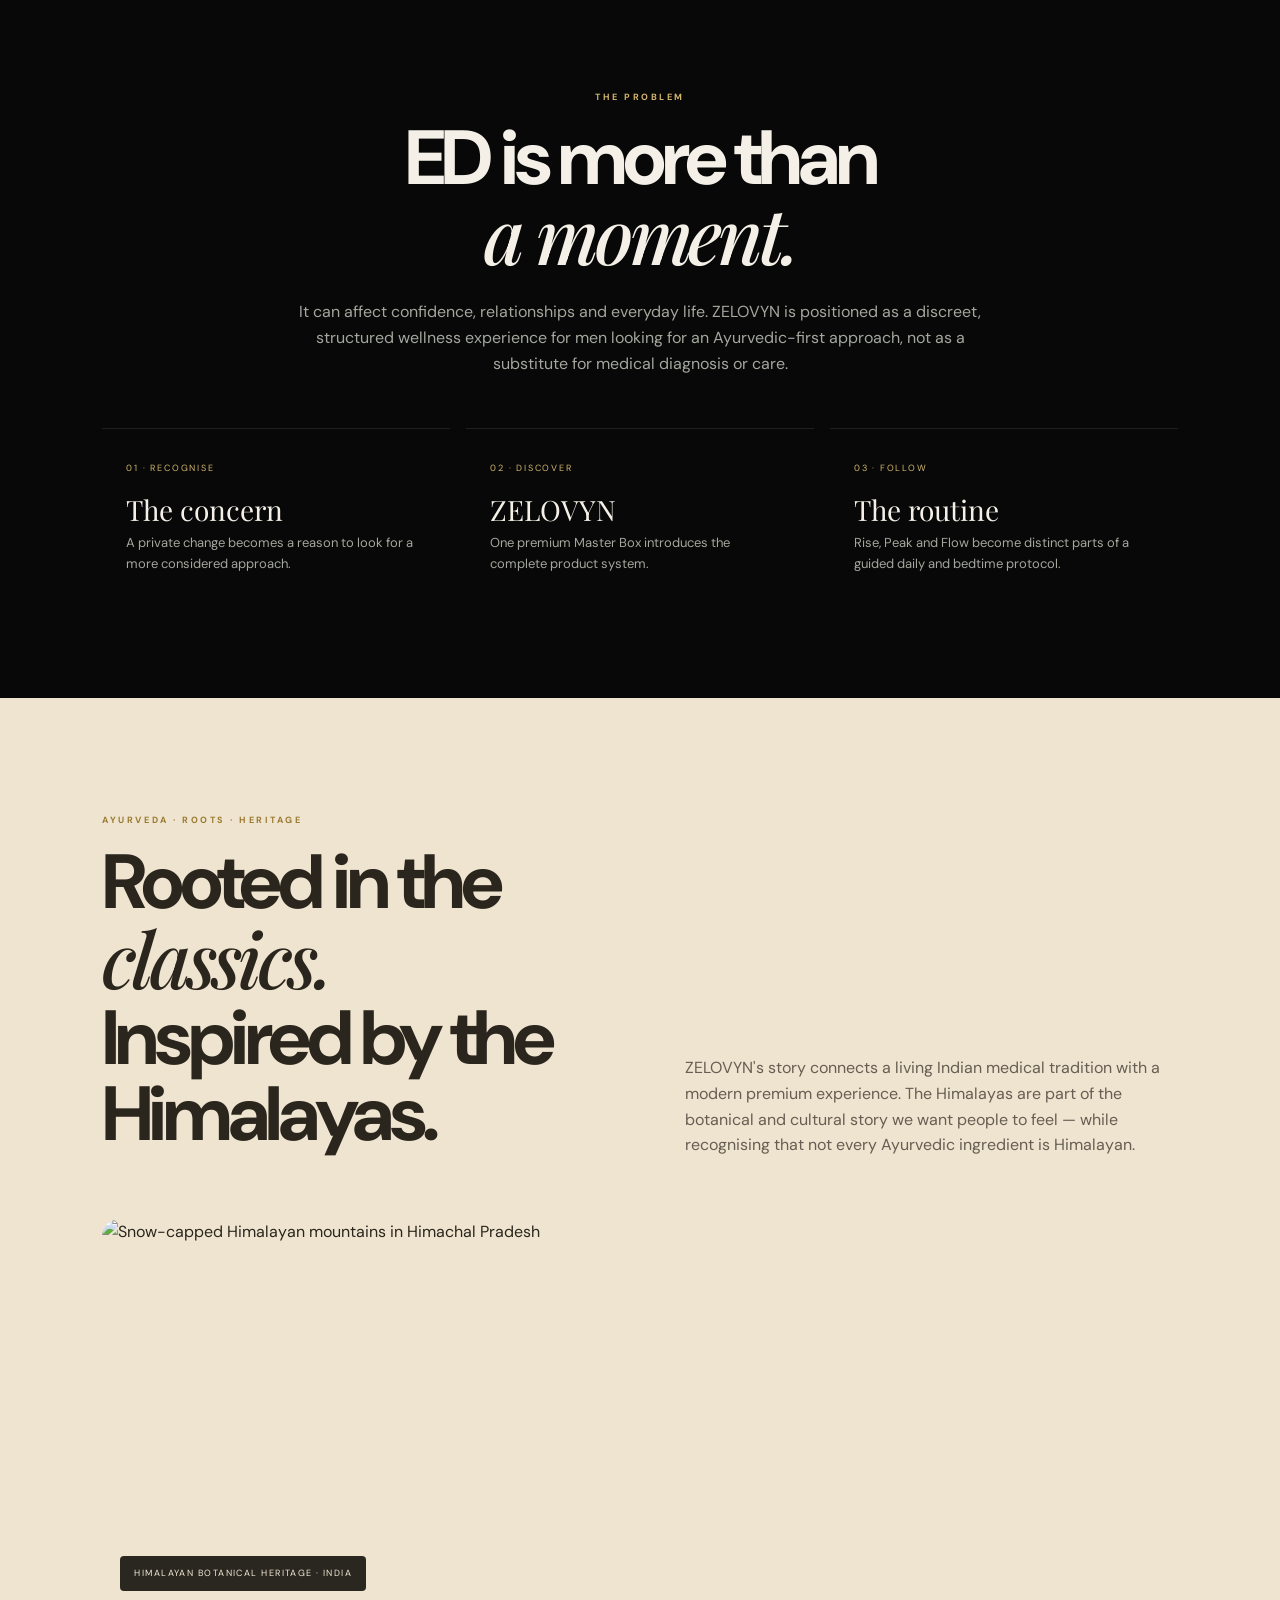
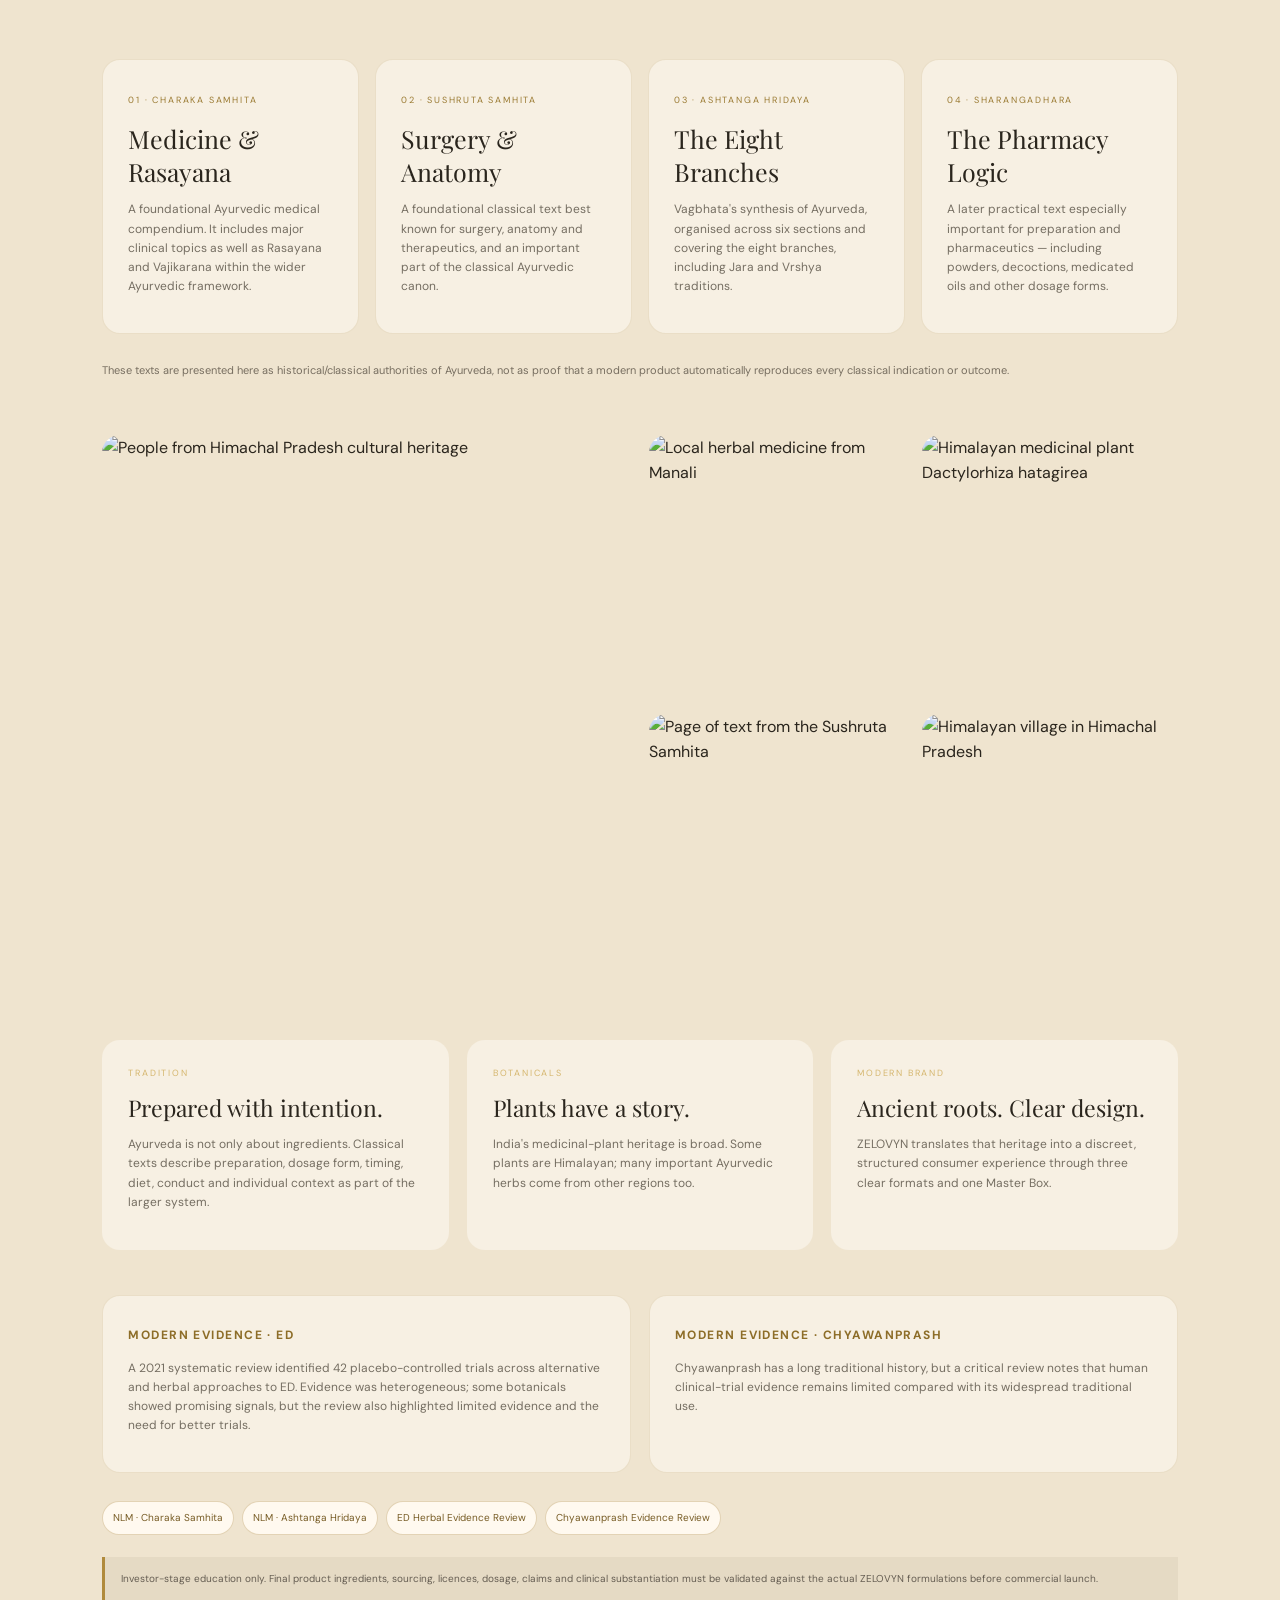
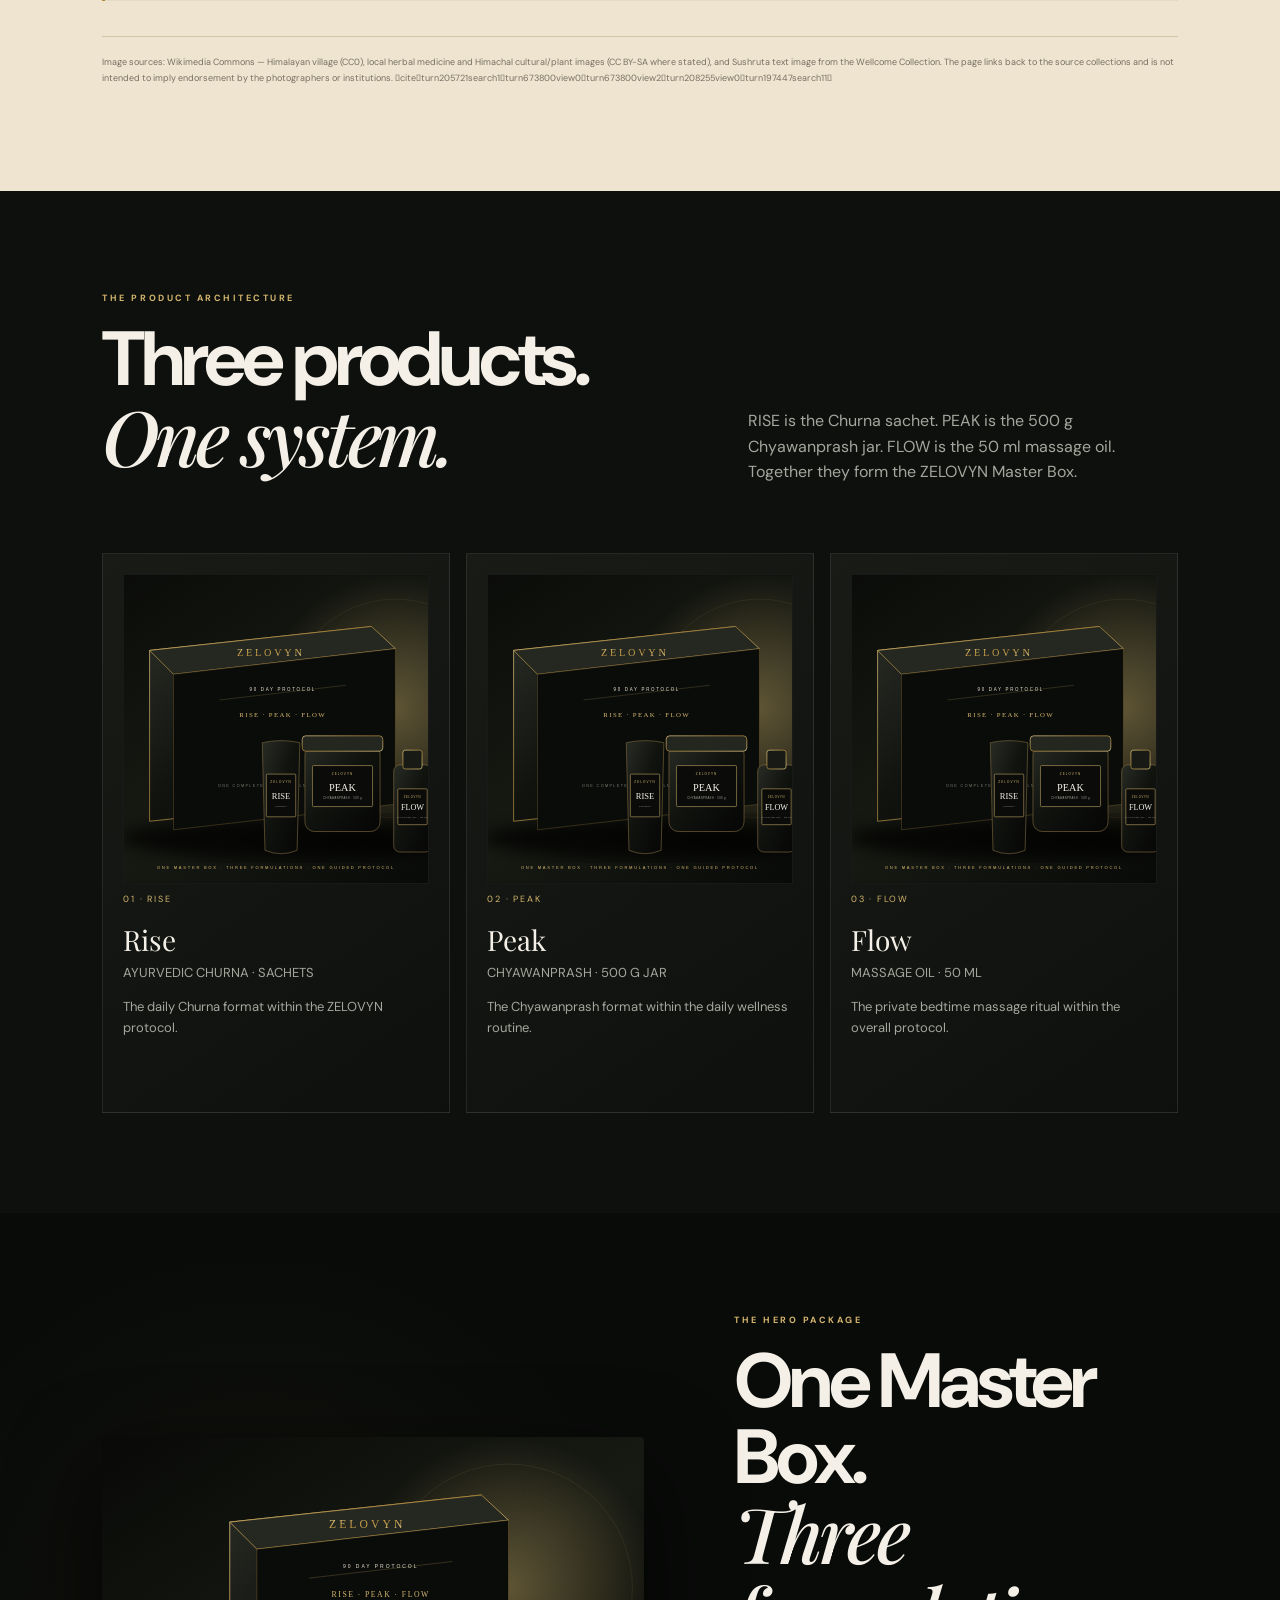
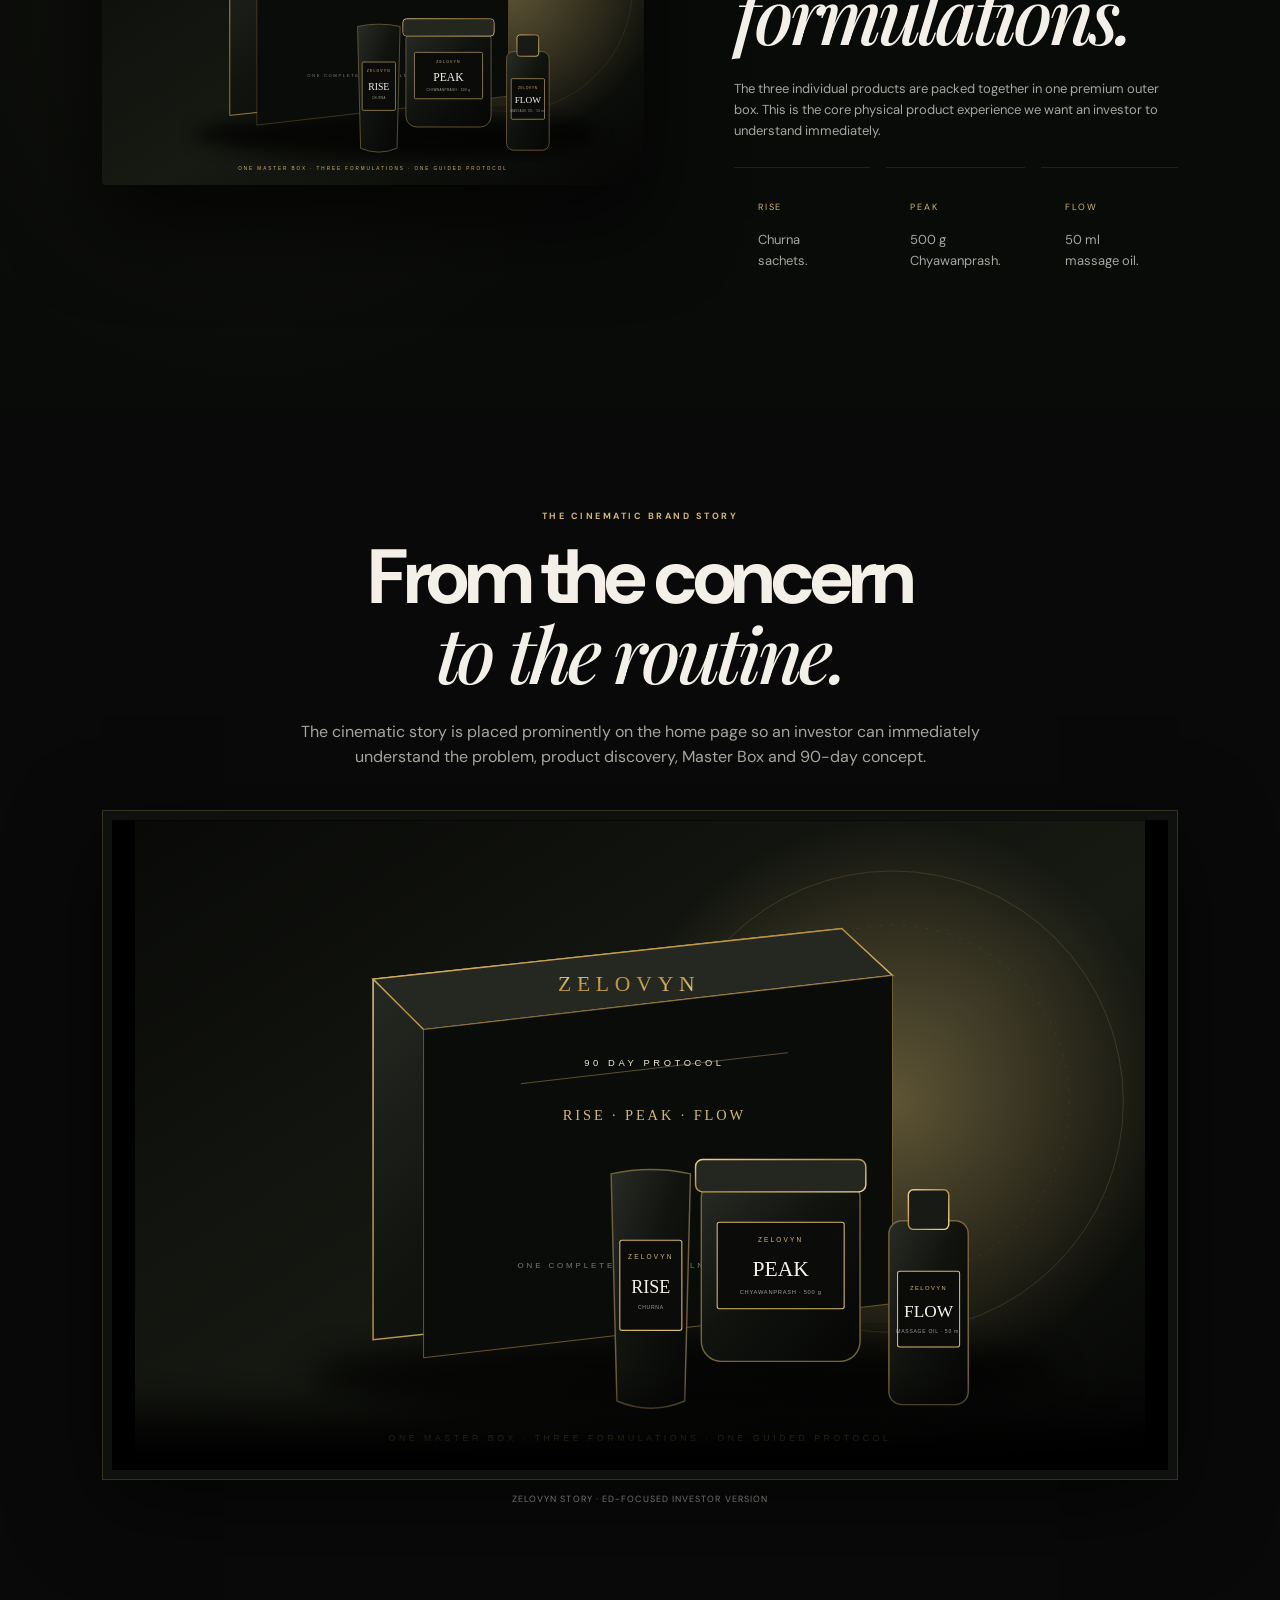
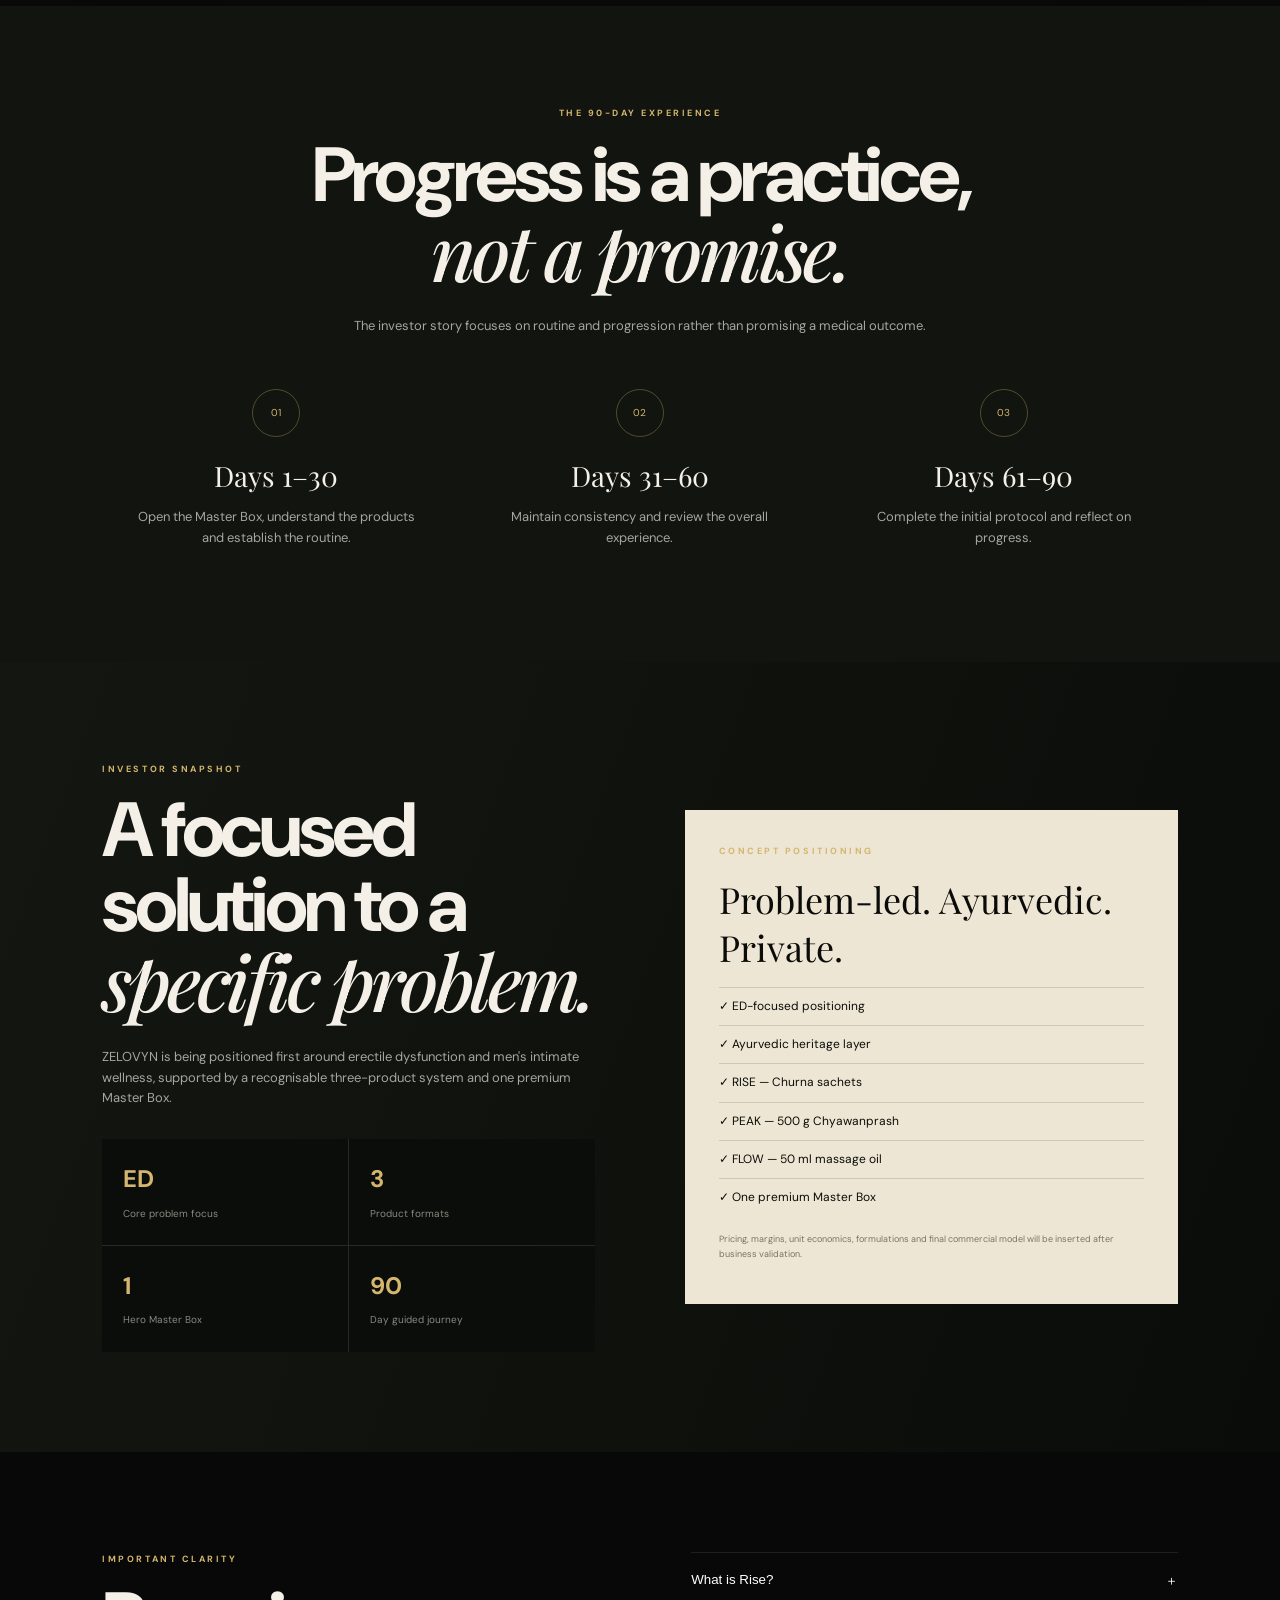
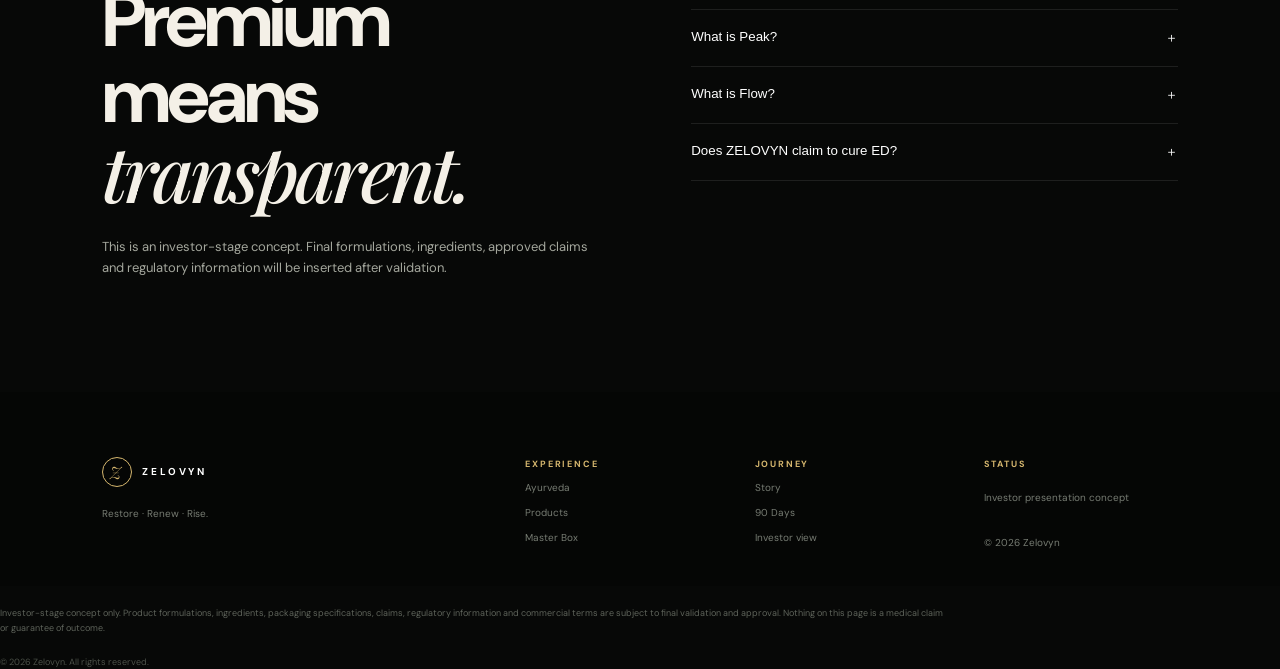
==== commit dce204f4: "Add dedicated Ayurveda heritage and classical authority section" ====
--- a/index.html
+++ b/index.html
@@ -1,2 +1 @@
-<!doctype html><html lang="en"><head><meta charset="utf-8"><meta name="viewport" content="width=device-width,initial-scale=1"><title>ZELOVYN — Ayurvedic Approach to Erectile Dysfunction</title><meta name="description" content="ZELOVYN — a 100% Ayurvedic approach to men's intimate wellness, with Rise Churna, Peak Chyawanprash and Flow massage oil in one premium Master Box."><link rel="preconnect" href="https://fonts.googleapis.com"><link href="https://fonts.googleapis.com/css2?family=DM+Sans:wght@400;500;600;700&family=Playfair+Display:ital,wght@0,500;1,500&display=swap" rel="stylesheet"><style>:root{--bg:#070807;--panel:#0e110d;--ink:#f4f0e7;--muted:#a4a79d;--gold:#d5b66e;--cream:#eee6d4;--line:#ffffff18;--serif:'Playfair Display',serif;--sans:'DM Sans',sans-serif}*{box-sizing:border-box}html{scroll-behavior:smooth}body{margin:0;background:var(--bg);color:var(--ink);font-family:var(--sans);line-height:1.6}a{color:inherit;text-decoration:none}.nav{height:72px;position:fixed;z-index:20;inset:0 0 auto;display:flex;align-items:center;justify-content:space-between;padding:0 6vw;background:#070807e8;backdrop-filter:blur(18px);border-bottom:1px solid var(--line)}.logo{display:flex;align-items:center;gap:10px;font-size:12px;font-weight:700;letter-spacing:.28em}.mark{width:30px;height:30px;border:1px solid var(--gold);border-radius:50%;display:grid;place-items:center;color:var(--gold);font:italic 17px var(--serif)}.links{display:flex;gap:28px;font-size:11px;color:#bfc1b8}.btn{display:inline-flex;align-items:center;justify-content:center;padding:13px 19px;border-radius:99px;font-size:11px;font-weight:700}.primary{background:var(--cream);color:#0a0b09}.ghost{border:1px solid var(--line);background:#ffffff05}.ey{font-size:9px;letter-spacing:.28em;color:var(--gold);font-weight:700;margin-bottom:17px}.ayurvedaBadge{display:inline-flex;align-items:center;gap:9px;padding:8px 12px;border:1px solid #d5b66e55;border-radius:999px;color:var(--gold);font-size:9px;letter-spacing:.18em;margin-bottom:20px;background:#d5b66e08}.dot{width:6px;height:6px;background:var(--gold);border-radius:50%}h1,h2{font-size:clamp(50px,6vw,86px);line-height:.98;letter-spacing:-.055em;margin:0 0 22px}em{font-family:var(--serif);font-weight:500}.lead{font-size:17px;color:#c1c4ba;max-width:610px;line-height:1.7}.hero{min-height:900px;padding:125px 7vw 65px;display:grid;grid-template-columns:.9fr 1.1fr;gap:4vw;align-items:center;background:radial-gradient(circle at 80% 45%,#d5b66e18,transparent 35%),linear-gradient(120deg,#070807,#0e110d);overflow:hidden}.heroPhoto{position:relative}.heroPhoto img,.masterPhoto img{width:100%;display:block;border-radius:4px;filter:drop-shadow(0 35px 45px #000b)}.photoTag{position:absolute;right:3%;bottom:6%;padding:14px 16px;background:#0d100ee8;border:1px solid var(--line);font-size:8px;letter-spacing:.18em}.actions{display:flex;gap:10px;flex-wrap:wrap;margin:28px 0 12px}.micro{font-size:9px;color:#777c73}.strip{display:grid;grid-template-columns:repeat(4,1fr);padding:21px 7vw;border-block:1px solid var(--line);background:#0b0d0a}.strip div{text-align:center;color:#8f9389;font-size:9px;letter-spacing:.16em}.conversation{padding:105px 8vw;background:#eee5d1;color:#302a21;text-align:center}.conversation .ey{color:#b18e43}.conversation h2{color:#302a21}.conversation .intro{max-width:780px;margin:0 auto 55px;color:#6b6257;font-size:18px}.conversationGrid{display:grid;grid-template-columns:repeat(3,1fr);gap:20px;max-width:1200px;margin:auto}.conversationCard{background:#fbf7ef;border-radius:24px;padding:45px 28px;min-height:225px;box-shadow:0 8px 30px #00000008}.conversationCard strong{display:block;color:#b08c43;font:48px var(--serif);margin-bottom:12px}.conversationCard h3{color:#332d25;margin:0 0 10px;font-size:26px}.conversationCard p{color:#6e6559;font-size:14px;margin:0}.conversationCta{margin-top:42px}.conversationCta .btn{border:1px solid #b08c43;background:#332d25;color:#fff}.conversationNote{margin-top:28px;font-size:10px;color:#8a8173;font-style:italic}section{padding:100px 8vw}.center{text-align:center;max-width:1100px;margin:auto}.center p{max-width:720px;margin:auto;color:var(--muted)}.three,.products,.timeline{display:grid;grid-template-columns:repeat(3,1fr);gap:16px;margin-top:52px}.card{padding:24px;border-top:1px solid var(--line);text-align:left}.num,.pill{font-size:9px;letter-spacing:.2em;color:var(--gold)}h3{font:28px var(--serif);margin:12px 0 5px}.muted{color:var(--muted);font-size:13px}.dark{background:#0d100d}.sectionHead{display:flex;justify-content:space-between;align-items:end;gap:50px;margin-bottom:42px}.sectionHead p{max-width:430px;color:var(--muted)}.product{min-height:600px;padding:20px;background:linear-gradient(145deg,#181b16,#0d100d);border:1px solid var(--line);overflow:hidden}.productPhoto{height:315px;overflow:hidden;border:1px solid #ffffff10;background:#080a08}.productPhoto img{width:100%;height:100%;display:block;object-fit:cover;object-position:center}.master{background:radial-gradient(circle at 20% 50%,#d5b66e0b,transparent 35%),#090b09}.masterGrid{display:grid;grid-template-columns:1.1fr .9fr;gap:7vw;align-items:center}.story{background:#080908}.video{max-width:1150px;margin:40px auto 0;border:1px solid #d5b66e33;padding:9px;background:#0e110d;box-shadow:0 25px 80px #0008}.video video{display:block;width:100%;max-height:650px;background:#000}.videoNote{text-align:center;color:#6e736a;font-size:9px;letter-spacing:.12em;margin-top:12px}.journey{text-align:center;background:#11140f}.step{padding:0 25px}.stepNo{width:48px;height:48px;border:1px solid #d5b66e55;border-radius:50%;display:grid;place-items:center;margin:0 auto 20px;color:var(--gold);font-size:10px}.invest{background:linear-gradient(110deg,#141711,#0a0c09)}.investGrid{display:grid;grid-template-columns:1fr 1fr;gap:7vw;align-items:center}.metrics{display:grid;grid-template-columns:1fr 1fr;gap:1px;background:var(--line);margin-top:30px}.metrics div{background:#0b0d0a;padding:21px}.metrics b{display:block;color:var(--gold);font-size:24px}.metrics span{font-size:10px;color:#858a80}.price{background:var(--cream);color:#0b0c09;padding:34px}.price h3{font-size:36px}.price li{list-style:none;border-top:1px solid #0002;padding:9px 0;font-size:12px}.price ul{padding:0}.note{font-size:9px;color:#77746a}.faq{display:grid;grid-template-columns:1fr 1fr;gap:8vw}.faqList{border-top:1px solid var(--line)}.faqItem{border-bottom:1px solid var(--line)}.faqItem button{width:100%;padding:19px 0;background:none;border:0;color:#fff;display:flex;justify-content:space-between;text-align:left;cursor:pointer}.faqItem p{font-size:12px;color:var(--muted);padding:0 20px 18px 0}footer{padding:65px 8vw 25px;background:#050605}.footer{display:grid;grid-template-columns:2fr 1fr 1fr 1fr;gap:35px;padding-bottom:38px;border-bottom:1px solid var(--line)}.footer div{display:flex;flex-direction:column;gap:9px}.footer b{font-size:9px;color:var(--gold);letter-spacing:.2em}.footer a,.footer p{font-size:10px;color:#777c73}.disclaimer{font-size:9px;color:#5e635a;max-width:950px}.copy{font-size:9px;color:#4c5149;margin-top:20px}@media(max-width:850px){.links{display:none}.hero,.masterGrid,.investGrid,.faq{grid-template-columns:1fr}.hero{padding:110px 6vw 60px}.heroPhoto{order:-1}.conversationGrid,.three,.products,.timeline{grid-template-columns:1fr}.sectionHead{display:block}.strip{grid-template-columns:1fr 1fr;gap:14px}.footer{grid-template-columns:1fr 1fr}.heroPhoto img{max-height:500px;object-fit:contain}.product{min-height:auto}}@media(max-width:500px){.strip,.footer{grid-template-columns:1fr}.hero h1{font-size:53px}.conversation{padding:78px 6vw}section{padding:78px 6vw}.hero{padding-top:100px}.productPhoto{height:260px}.conversationCard{padding:34px 22px}}
-</style></head><body><header class="nav"><a class="logo" href="#top"><span class="mark">Z</span>ZELOVYN</a><nav class="links"><a href="#products">Products</a><a href="#master">Master Box</a><a href="#story">Story</a><a href="#journey">90 Days</a></nav><a class="btn primary" href="#conversation">Speak privately →</a></header><section class="hero" id="top"><div><div class="ayurvedaBadge"><span class="dot"></span>100% AYURVEDIC APPROACH</div><div class="ey">MEN'S INTIMATE WELLNESS · ED FOCUSED</div><h1>Struggling with<br><em>Erectile Dysfunction?</em></h1><p class="lead">ZELOVYN is being built around one clear problem: erectile dysfunction. Our concept brings three Ayurvedic wellness products into one discreet Master Box and a guided 90-day routine.</p><div class="actions"><a class="btn primary" href="#master">Explore the ZELOVYN Protocol →</a><a class="btn ghost" href="#conversation">Speak privately ↓</a></div><div class="micro">Ayurvedic roots · Private experience · ED-focused product architecture</div></div><div class="heroPhoto"><img src="./zelovyn-products.svg" alt="ZELOVYN Master Box with Rise Churna, Peak Chyawanprash and Flow massage oil"><div class="photoTag">ONE MASTER BOX · THREE FORMULATIONS</div></div></section><div class="strip"><div>◈ 100% AYURVEDIC APPROACH</div><div>◈ PRIVATE EXPERIENCE</div><div>◈ THREE PRODUCTS</div><div>◈ GUIDED 90 DAYS</div></div><section class="conversation" id="conversation"><div class="ey">YOU ARE NOT ALONE</div><h2>You don't have to stay silent.</h2><p class="intro">Erectile dysfunction can be deeply personal. The first step does not have to be complicated — it can simply be a conversation. ZELOVYN is designed to help men speak privately, understand their concern and explore an Ayurvedic approach.</p><div class="conversationGrid"><div class="conversationCard"><strong>01</strong><h3>Recognise</h3><p>Something has changed. Acknowledge it without shame.</p></div><div class="conversationCard"><strong>02</strong><h3>Speak</h3><p>Ask questions in a private, respectful space.</p></div><div class="conversationCard"><strong>03</strong><h3>Explore</h3><p>Discover the ZELOVYN Ayurvedic product system and routine.</p></div></div><div class="conversationCta"><a class="btn" href="#investor">Start the conversation →</a></div><div class="conversationNote">ZELOVYN is an investor-stage concept. It is not a substitute for medical diagnosis or treatment; consult a qualified healthcare professional for persistent erectile dysfunction.</div></section><section><div class="center"><div class="ey">THE PROBLEM</div><h2>ED is more than<br><em>a moment.</em></h2><p>It can affect confidence, relationships and everyday life. ZELOVYN is positioned as a discreet, structured wellness experience for men looking for an Ayurvedic approach.</p><div class="three"><div class="card"><span class="num">01 · RECOGNISE</span><h3>The concern</h3><p class="muted">A private change becomes a reason to look for a more considered approach.</p></div><div class="card"><span class="num">02 · DISCOVER</span><h3>ZELOVYN</h3><p class="muted">One premium Master Box introduces the complete product system.</p></div><div class="card"><span class="num">03 · FOLLOW</span><h3>The routine</h3><p class="muted">Rise, Peak and Flow become distinct parts of a guided daily and bedtime protocol.</p></div></div></div></section><section class="dark" id="products"><div class="sectionHead"><div><div class="ey">THE PRODUCT ARCHITECTURE</div><h2>Three products.<br><em>One system.</em></h2></div><p>RISE is the Churna sachet. PEAK is the 500 g Chyawanprash jar. FLOW is the 50 ml massage oil. Together they form the ZELOVYN Master Box.</p></div><div class="products"><article class="product"><div class="productPhoto"><img src="./zelovyn-products.svg" alt="ZELOVYN Rise Churna sachets"></div><span class="pill">01 · RISE</span><h3>Rise</h3><div class="muted">AYURVEDIC CHURNA · SACHETS</div><p class="muted">The daily Churna format within the ZELOVYN protocol.</p></article><article class="product"><div class="productPhoto"><img src="./zelovyn-products.svg" alt="ZELOVYN Peak 500 g Chyawanprash jar"></div><span class="pill">02 · PEAK</span><h3>Peak</h3><div class="muted">CHYAWANPRASH · 500 G JAR</div><p class="muted">The Chyawanprash format within the daily wellness routine.</p></article><article class="product"><div class="productPhoto"><img src="./zelovyn-products.svg" alt="ZELOVYN Flow 50 ml massage oil bottle"></div><span class="pill">03 · FLOW</span><h3>Flow</h3><div class="muted">MASSAGE OIL · 50 ML</div><p class="muted">The private bedtime massage ritual within the overall protocol.</p></article></div></section><section class="master" id="master"><div class="masterGrid"><div class="masterPhoto"><img src="./zelovyn-products.svg" alt="ZELOVYN premium Master Box with Rise, Peak and Flow"></div><div><div class="ey">THE HERO PACKAGE</div><h2>One Master Box.<br><em>Three formulations.</em></h2><p class="muted">The three individual products are packed together in one premium outer box. This is the core physical product experience an investor should understand immediately.</p><div class="three" style="margin-top:25px"><div class="card"><span class="num">RISE</span><p class="muted">Churna sachets.</p></div><div class="card"><span class="num">PEAK</span><p class="muted">500 g Chyawanprash.</p></div><div class="card"><span class="num">FLOW</span><p class="muted">50 ml massage oil.</p></div></div></div></div></section><section class="story" id="story"><div class="center"><div class="ey">THE CINEMATIC BRAND STORY</div><h2>From the concern<br><em>to the routine.</em></h2><p>The cinematic story is placed prominently so an investor can immediately understand the problem, product discovery, Master Box and 90-day concept.</p></div><div class="video"><video controls playsinline preload="metadata" poster="./zelovyn-products.svg"><source src="./zelovyn-story-v1.mp4" type="video/mp4">Your browser does not support video.</video></div><div class="videoNote">ZELOVYN STORY · ED-FOCUSED INVESTOR VERSION</div></section><section class="journey" id="journey"><div class="ey">THE 90-DAY EXPERIENCE</div><h2>Progress is a practice,<br><em>not a promise.</em></h2><p class="muted">The investor story focuses on routine and progression rather than promising a medical outcome.</p><div class="timeline"><div class="step"><div class="stepNo">01</div><h3>Days 1–30</h3><p class="muted">Open the Master Box, understand the products and establish the routine.</p></div><div class="step"><div class="stepNo">02</div><h3>Days 31–60</h3><p class="muted">Maintain consistency and review the overall experience.</p></div><div class="step"><div class="stepNo">03</div><h3>Days 61–90</h3><p class="muted">Complete the initial protocol and reflect on progress.</p></div></div></section><section class="invest" id="investor"><div class="investGrid"><div><div class="ey">INVESTOR SNAPSHOT</div><h2>A focused solution to a<br><em>specific problem.</em></h2><p class="muted">ZELOVYN is positioned first around erectile dysfunction and men's intimate wellness, supported by a recognisable three-product system and one premium Master Box.</p><div class="metrics"><div><b>ED</b><span>Core problem focus</span></div><div><b>3</b><span>Product formats</span></div><div><b>1</b><span>Hero Master Box</span></div><div><b>90</b><span>Day guided journey</span></div></div></div><div class="price"><div class="ey">CONCEPT POSITIONING</div><h3>Problem-led. Premium. Private.</h3><ul><li>✓ Ayurvedic-first positioning</li><li>✓ Erectile dysfunction focus</li><li>✓ RISE — Churna sachets</li><li>✓ PEAK — 500 g Chyawanprash</li><li>✓ FLOW — 50 ml massage oil</li><li>✓ One premium Master Box</li></ul><p class="note">Investor-stage concept. Final formulation, ingredient, dosage, regulatory and commercial information will be inserted after validation.</p></div></div></section><section class="faq"><div><div class="ey">IMPORTANT CLARITY</div><h2>Premium means<br><em>transparent.</em></h2><p class="muted">ZELOVYN is currently an investor-stage concept. The 100% Ayurvedic positioning reflects the intended product platform; final approved claims and regulatory copy will be added before commercial launch.</p></div><div class="faqList"><div class="faqItem"><button onclick="f(this)">What is Rise? <span>＋</span></button><p hidden>Rise is the planned Ayurvedic Churna product, presented in individual sachets.</p></div><div class="faqItem"><button onclick="f(this)">What is Peak? <span>＋</span></button><p hidden>Peak is the planned Chyawanprash product, presented as a 500 g premium jar.</p></div><div class="faqItem"><button onclick="f(this)">What is Flow? <span>＋</span></button><p hidden>Flow is the planned 50 ml massage oil for the bedtime ritual.</p></div></div></section><footer><div class="footer"><div><a class="logo" href="#top"><span class="mark">Z</span>ZELOVYN</a><p>Restore · Renew · Rise.</p></div><div><b>EXPERIENCE</b><a href="#products">Products</a><a href="#master">Master Box</a><a href="#story">Story</a></div><div><b>JOURNEY</b><a href="#conversation">Speak privately</a><a href="#journey">90 Days</a></div><div><b>STATUS</b><p>Investor presentation concept</p><p>© 2026 Zelovyn</p></div></div><p class="disclaimer">Investor-stage concept only. Product formulations, ingredients, packaging specifications, claims, regulatory information and commercial terms are subject to final validation and approval. Nothing on this page is a medical claim or guarantee of outcome.</p><div class="copy">© 2026 Zelovyn. All rights reserved.</div></footer><script>function f(b){const p=b.nextElementSibling;p.hidden=!p.hidden}</script></body></html>+<!doctype html><html lang="en"><head><meta charset="utf-8"><meta name="viewport" content="width=device-width,initial-scale=1"><title>ZELOVYN — Ayurveda, ED Focus & Master Box</title><meta name="description" content="ZELOVYN — an ED-focused Ayurvedic wellness concept built around Rise Churna, Peak Chyawanprash, Flow massage oil and one premium Master Box."><link rel="preconnect" href="https://fonts.googleapis.com"><link href="https://fonts.googleapis.com/css2?family=DM+Sans:wght@400;500;600;700&family=Playfair+Display:ital,wght@0,500;1,500&display=swap" rel="stylesheet"><style>:root{--bg:#070807;--panel:#0e110d;--ink:#f4f0e7;--muted:#a4a79d;--gold:#d5b66e;--cream:#eee6d4;--paper:#efe4cf;--ink2:#2a251d;--line:#ffffff18;--serif:'Playfair Display',serif;--sans:'DM Sans',sans-serif}*{box-sizing:border-box}html{scroll-behavior:smooth}body{margin:0;background:var(--bg);color:var(--ink);font-family:var(--sans);line-height:1.6}a{color:inherit;text-decoration:none}.nav{height:72px;position:fixed;z-index:50;inset:0 0 auto;display:flex;align-items:center;justify-content:space-between;padding:0 6vw;background:#070807ec;backdrop-filter:blur(18px);border-bottom:1px solid var(--line)}.logo{display:flex;align-items:center;gap:10px;font-size:12px;font-weight:700;letter-spacing:.28em}.mark{width:30px;height:30px;border:1px solid var(--gold);border-radius:50%;display:grid;place-items:center;color:var(--gold);font:italic 17px var(--serif)}.links{display:flex;gap:24px;font-size:11px;color:#bfc1b8}.links a:hover{color:#fff}.btn{display:inline-flex;align-items:center;justify-content:center;padding:13px 19px;border-radius:99px;font-size:11px;font-weight:700}.primary{background:var(--cream);color:#0a0b09}.ghost{border:1px solid var(--line);background:#ffffff05}.ey{font-size:9px;letter-spacing:.28em;color:var(--gold);font-weight:700;margin-bottom:17px}h1,h2{font-size:clamp(50px,6vw,86px);line-height:.98;letter-spacing:-.055em;margin:0 0 22px}em{font-family:var(--serif);font-weight:500}.lead{font-size:17px;color:#c1c4ba;max-width:610px;line-height:1.7}.hero{min-height:900px;padding:125px 7vw 65px;display:grid;grid-template-columns:.9fr 1.1fr;gap:4vw;align-items:center;background:radial-gradient(circle at 80% 45%,#d5b66e18,transparent 35%),linear-gradient(120deg,#070807,#0e110d);overflow:hidden}.heroPhoto{position:relative}.heroPhoto img,.masterPhoto img{width:100%;display:block;border-radius:4px;filter:drop-shadow(0 35px 45px #000b)}.photoTag{position:absolute;right:3%;bottom:6%;padding:14px 16px;background:#0d100ee8;border:1px solid var(--line);font-size:8px;letter-spacing:.18em}.actions{display:flex;gap:10px;flex-wrap:wrap;margin:28px 0 12px}.micro{font-size:9px;color:#777c73}.strip{display:grid;grid-template-columns:repeat(4,1fr);padding:21px 7vw;border-block:1px solid var(--line);background:#0b0d0a}.strip div{text-align:center;color:#8f9389;font-size:9px;letter-spacing:.16em}section{padding:100px 8vw}.center{text-align:center;max-width:1100px;margin:auto}.center p{max-width:720px;margin:auto;color:var(--muted)}.three,.products,.timeline,.texts,.evidence{display:grid;grid-template-columns:repeat(3,1fr);gap:16px;margin-top:52px}.card{padding:24px;border-top:1px solid var(--line);text-align:left}.num,.pill{font-size:9px;letter-spacing:.2em;color:var(--gold)}h3{font:28px var(--serif);margin:12px 0 5px}.muted{color:var(--muted);font-size:13px}.dark{background:#0d100d}.sectionHead{display:flex;justify-content:space-between;align-items:end;gap:50px;margin-bottom:42px}.sectionHead p{max-width:430px;color:var(--muted)}.product{min-height:560px;padding:20px;background:linear-gradient(145deg,#181b16,#0d100d);border:1px solid var(--line);overflow:hidden}.productPhoto{height:310px;overflow:hidden;border:1px solid #ffffff10;background:#080a08}.productPhoto img{width:100%;height:100%;display:block;object-fit:cover;object-position:center}.master{background:radial-gradient(circle at 20% 50%,#d5b66e0b,transparent 35%),#090b09}.masterGrid{display:grid;grid-template-columns:1.1fr .9fr;gap:7vw;align-items:center}.story{background:#080908}.video{max-width:1150px;margin:40px auto 0;border:1px solid #d5b66e33;padding:9px;background:#0e110d;box-shadow:0 25px 80px #0008}.video video{display:block;width:100%;max-height:650px;background:#000}.videoNote{text-align:center;color:#6e736a;font-size:9px;letter-spacing:.12em;margin-top:12px}.journey{text-align:center;background:#11140f}.step{padding:0 25px}.stepNo{width:48px;height:48px;border:1px solid #d5b66e55;border-radius:50%;display:grid;place-items:center;margin:0 auto 20px;color:var(--gold);font-size:10px}.invest{background:linear-gradient(110deg,#141711,#0a0c09)}.investGrid{display:grid;grid-template-columns:1fr 1fr;gap:7vw;align-items:center}.metrics{display:grid;grid-template-columns:1fr 1fr;gap:1px;background:var(--line);margin-top:30px}.metrics div{background:#0b0d0a;padding:21px}.metrics b{display:block;color:var(--gold);font-size:24px}.metrics span{font-size:10px;color:#858a80}.price{background:var(--cream);color:#0b0c09;padding:34px}.price h3{font-size:36px}.price li{list-style:none;border-top:1px solid #0002;padding:9px 0;font-size:12px}.price ul{padding:0}.note{font-size:9px;color:#77746a}.faq{display:grid;grid-template-columns:1fr 1fr;gap:8vw}.faqList{border-top:1px solid var(--line)}.faqItem{border-bottom:1px solid var(--line)}.faqItem button{width:100%;padding:19px 0;background:none;border:0;color:#fff;display:flex;justify-content:space-between;text-align:left;cursor:pointer}.faqItem p{font-size:12px;color:var(--muted);padding:0 20px 18px 0}.alone{background:#10130f}.aloneGrid{display:grid;grid-template-columns:1fr 1.1fr;gap:6vw;align-items:center}.alonePhoto{height:430px;background:linear-gradient(120deg,#11140f,#0a0c0a);overflow:hidden;border:1px solid var(--line)}.alonePhoto img{width:100%;height:100%;object-fit:cover;filter:grayscale(.1) contrast(1.03)}.ayur{background:var(--paper);color:var(--ink2);padding:115px 8vw 105px}.ayur .ey{color:#9a7a32}.ayurHead{display:grid;grid-template-columns:1fr 1fr;gap:7vw;align-items:end}.ayurLead{color:#665e53;max-width:600px;font-size:16px}.ayur .heroImage{margin-top:45px;height:390px;overflow:hidden;border-radius:18px;position:relative}.ayur .heroImage img{width:100%;height:100%;object-fit:cover;display:block;filter:sepia(.08)}.imageCaption{position:absolute;bottom:18px;left:18px;background:#18150fe8;color:#f4ead6;padding:10px 14px;border-radius:4px;font-size:9px;letter-spacing:.16em}.texts{grid-template-columns:repeat(4,1fr);margin-top:50px}.textCard{background:#f7f0e3;border:1px solid #b8995c35;border-radius:18px;padding:25px;min-height:245px}.textCard .num{color:#9a7a32}.textCard h3{font-size:25px;color:#2a251d}.textCard p{color:#756e62;font-size:12px}.authorityNote{margin-top:28px;color:#776e60;font-size:11px}.himalaya{display:grid;grid-template-columns:1fr 1fr;gap:18px;margin-top:55px}.imgTall{height:540px;overflow:hidden;border-radius:18px}.imgTall img{width:100%;height:100%;object-fit:cover}.imgStack{display:grid;grid-template-columns:1fr 1fr;gap:18px}.imgStack .tile{height:260px;overflow:hidden;border-radius:18px}.imgStack img{width:100%;height:100%;object-fit:cover}.ayur .miniGrid{display:grid;grid-template-columns:repeat(3,1fr);gap:18px;margin-top:65px}.ayur .mini{background:#f7f0e3;padding:26px;border-radius:18px}.ayur .mini h3{font-size:23px;color:#2a251d}.ayur .mini p{color:#756e62;font-size:12px}.evidence{grid-template-columns:1fr 1fr;gap:18px;margin-top:45px}.eCard{background:#f7f0e3;border:1px solid #b8995c35;border-radius:18px;padding:25px}.eCard b{color:#8d6d28;font-size:12px;letter-spacing:.12em}.eCard p{color:#756e62;font-size:12px}.sourceLinks{display:flex;flex-wrap:wrap;gap:8px;margin-top:28px}.sourceLinks a{font-size:10px;color:#765b24;border:1px solid #b8995c66;padding:8px 10px;border-radius:99px;background:#fff9ef}.credits{margin-top:35px;padding-top:18px;border-top:1px solid #9b875e55;color:#766f63;font-size:9px;line-height:1.7}.credits a{text-decoration:underline}.disclaimerBox{margin-top:22px;padding:14px 16px;background:#e5dac4;border-left:3px solid #b08a3c;color:#655d52;font-size:10px}.footer{display:grid;grid-template-columns:2fr 1fr 1fr 1fr;gap:35px;padding:65px 8vw 25px;background:#050605}.footer div{display:flex;flex-direction:column;gap:9px}.footer b{font-size:9px;color:var(--gold);letter-spacing:.2em}.footer a,.footer p{font-size:10px;color:#777c73}.footer .logo{color:#fff}.disclaimer{font-size:9px;color:#5e635a;max-width:950px;margin:20px 0 0}.copy{font-size:9px;color:#4c5149;margin-top:20px}@media(max-width:950px){.links{display:none}.hero,.masterGrid,.investGrid,.faq,.aloneGrid,.ayurHead,.himalaya{grid-template-columns:1fr}.three,.products,.timeline,.texts,.evidence,.ayur .miniGrid{grid-template-columns:1fr}.sectionHead{display:block}.strip{grid-template-columns:1fr 1fr;gap:14px}.footer{grid-template-columns:1fr 1fr}.heroPhoto{order:-1}.ayur .heroImage{height:320px}.imgTall{height:420px}}@media(max-width:500px){.strip,.footer{grid-template-columns:1fr}.hero h1{font-size:53px}section{padding:78px 6vw}.ayur{padding:80px 6vw}.ayur .heroImage{height:240px}.imgStack{grid-template-columns:1fr}.imgStack .tile{height:220px}.alonePhoto{height:320px}}</style></head><body><header class="nav"><a class="logo" href="#top"><span class="mark">Z</span>ZELOVYN</a><nav class="links"><a href="#ayurveda">Ayurveda</a><a href="#products">Products</a><a href="#master">Master Box</a><a href="#story">Story</a><a href="#journey">90 Days</a></nav><a class="btn primary" href="#investor">Investor view →</a></header><section class="hero" id="top"><div><div class="ey">AYURVEDIC FOUNDATION · MEN'S INTIMATE WELLNESS · ED FOCUSED</div><h1>Struggling with<br><em>Erectile Dysfunction?</em></h1><p class="lead">ZELOVYN is being built around one clear problem: erectile dysfunction — with an Ayurvedic-first product architecture, a discreet Master Box and a guided 90-day routine.</p><div class="actions"><a class="btn primary" href="#ayurveda">Discover the Ayurveda →</a><a class="btn ghost" href="#master">Explore the Master Box ↓</a></div><div class="micro">Investor concept · Product architecture · Ayurveda heritage</div></div><div class="heroPhoto"><img src="./zelovyn-products.svg" alt="ZELOVYN Master Box with Rise Churna, Peak Chyawanprash and Flow massage oil"><div class="photoTag">ONE MASTER BOX · THREE FORMULATIONS</div></div></section><div class="strip"><div>◈ AYURVEDIC ROOTS</div><div>◈ PRIVATE EXPERIENCE</div><div>◈ THREE PRODUCTS</div><div>◈ GUIDED 90 DAYS</div></div><section class="alone"><div class="aloneGrid"><div><div class="ey">YOU ARE NOT ALONE</div><h2>You don't have to<br><em>stay silent.</em></h2><p class="muted">ED can be difficult to talk about. ZELOVYN is designed to make the first step easier: recognise the concern, open a private conversation, then explore an Ayurvedic-led routine.</p><div class="actions"><a class="btn primary" href="#investor">Start the conversation →</a></div></div><div class="alonePhoto"><img src="https://commons.wikimedia.org/wiki/Special:Redirect/file/Himalayan_villages_himachal_pradesh_India.jpg" alt="Himalayan village in Himachal Pradesh"><div class="imageCaption">TRADITION · PLACE · HERITAGE</div></div></div></section><section id="problem"><div class="center"><div class="ey">THE PROBLEM</div><h2>ED is more than<br><em>a moment.</em></h2><p>It can affect confidence, relationships and everyday life. ZELOVYN is positioned as a discreet, structured wellness experience for men looking for an Ayurvedic-first approach, not as a substitute for medical diagnosis or care.</p><div class="three"><div class="card"><span class="num">01 · RECOGNISE</span><h3>The concern</h3><p class="muted">A private change becomes a reason to look for a more considered approach.</p></div><div class="card"><span class="num">02 · DISCOVER</span><h3>ZELOVYN</h3><p class="muted">One premium Master Box introduces the complete product system.</p></div><div class="card"><span class="num">03 · FOLLOW</span><h3>The routine</h3><p class="muted">Rise, Peak and Flow become distinct parts of a guided daily and bedtime protocol.</p></div></div></div></section><section class="ayur" id="ayurveda"><div class="ayurHead"><div><div class="ey">AYURVEDA · ROOTS · HERITAGE</div><h2>Rooted in the <em>classics.</em><br>Inspired by the Himalayas.</h2></div><p class="ayurLead">ZELOVYN's story connects a living Indian medical tradition with a modern premium experience. The Himalayas are part of the botanical and cultural story we want people to feel — while recognising that not every Ayurvedic ingredient is Himalayan.</p></div><div class="heroImage"><img src="https://commons.wikimedia.org/wiki/Special:Redirect/file/Snow-capped_Himalayan_mountains_in_Himachal_Pradesh,_India.jpg" alt="Snow-capped Himalayan mountains in Himachal Pradesh"><div class="imageCaption">HIMALAYAN BOTANICAL HERITAGE · INDIA</div></div><div class="texts"><article class="textCard"><span class="num">01 · CHARAKA SAMHITA</span><h3>Medicine &amp; Rasayana</h3><p>A foundational Ayurvedic medical compendium. It includes major clinical topics as well as Rasayana and Vajikarana within the wider Ayurvedic framework.</p></article><article class="textCard"><span class="num">02 · SUSHRUTA SAMHITA</span><h3>Surgery &amp; Anatomy</h3><p>A foundational classical text best known for surgery, anatomy and therapeutics, and an important part of the classical Ayurvedic canon.</p></article><article class="textCard"><span class="num">03 · ASHTANGA HRIDAYA</span><h3>The Eight Branches</h3><p>Vagbhata's synthesis of Ayurveda, organised across six sections and covering the eight branches, including Jara and Vrshya traditions.</p></article><article class="textCard"><span class="num">04 · SHARANGADHARA</span><h3>The Pharmacy Logic</h3><p>A later practical text especially important for preparation and pharmaceutics — including powders, decoctions, medicated oils and other dosage forms.</p></article></div><p class="authorityNote">These texts are presented here as historical/classical authorities of Ayurveda, not as proof that a modern product automatically reproduces every classical indication or outcome.</p><div class="himalaya"><div class="imgTall"><img src="https://commons.wikimedia.org/wiki/Special:Redirect/file/Folk_of_himachal_india.jpg" alt="People from Himachal Pradesh cultural heritage"></div><div class="imgStack"><div class="tile"><img src="https://commons.wikimedia.org/wiki/Special:Redirect/file/Complete_Local_herbal_medicine.jpg" alt="Local herbal medicine from Manali"></div><div class="tile"><img src="https://commons.wikimedia.org/wiki/Special:Redirect/file/Dactylorhiza_hatagirea_1.jpg" alt="Himalayan medicinal plant Dactylorhiza hatagirea"></div><div class="tile"><img src="https://commons.wikimedia.org/wiki/Special:Redirect/file/Page_of_text_from_the_Susrutasamhita_Wellcome_L0034906.jpg" alt="Page of text from the Sushruta Samhita"></div><div class="tile"><img src="https://commons.wikimedia.org/wiki/Special:Redirect/file/Himalayan_villages_himachal_pradesh_India.jpg" alt="Himalayan village in Himachal Pradesh"></div></div></div><div class="miniGrid"><article class="mini"><div class="num">TRADITION</div><h3>Prepared with intention.</h3><p>Ayurveda is not only about ingredients. Classical texts describe preparation, dosage form, timing, diet, conduct and individual context as part of the larger system.</p></article><article class="mini"><div class="num">BOTANICALS</div><h3>Plants have a story.</h3><p>India's medicinal-plant heritage is broad. Some plants are Himalayan; many important Ayurvedic herbs come from other regions too.</p></article><article class="mini"><div class="num">MODERN BRAND</div><h3>Ancient roots. Clear design.</h3><p>ZELOVYN translates that heritage into a discreet, structured consumer experience through three clear formats and one Master Box.</p></article></div><div class="evidence"><article class="eCard"><b>MODERN EVIDENCE · ED</b><p>A 2021 systematic review identified 42 placebo-controlled trials across alternative and herbal approaches to ED. Evidence was heterogeneous; some botanicals showed promising signals, but the review also highlighted limited evidence and the need for better trials.</p></article><article class="eCard"><b>MODERN EVIDENCE · CHYAWANPRASH</b><p>Chyawanprash has a long traditional history, but a critical review notes that human clinical-trial evidence remains limited compared with its widespread traditional use.</p></article></div><div class="sourceLinks"><a href="https://www.ncbi.nlm.nih.gov/nlmcatalog/272532" target="_blank" rel="noopener">NLM · Charaka Samhita</a><a href="https://www.ncbi.nlm.nih.gov/nlmcatalog/9409554" target="_blank" rel="noopener">NLM · Ashtanga Hridaya</a><a href="https://pmc.ncbi.nlm.nih.gov/articles/PMC8451697/" target="_blank" rel="noopener">ED Herbal Evidence Review</a><a href="https://pmc.ncbi.nlm.nih.gov/articles/PMC11387087/" target="_blank" rel="noopener">Chyawanprash Evidence Review</a></div><div class="disclaimerBox">Investor-stage education only. Final product ingredients, sourcing, licences, dosage, claims and clinical substantiation must be validated against the actual ZELOVYN formulations before commercial launch.</div><div class="credits">Image sources: Wikimedia Commons — Himalayan village (CC0), local herbal medicine and Himachal cultural/plant images (CC BY-SA where stated), and Sushruta text image from the Wellcome Collection. The page links back to the source collections and is not intended to imply endorsement by the photographers or institutions. citeturn205721search1turn673800view0turn673800view2turn208255view0turn197447search11</div></section><section class="dark" id="products"><div class="sectionHead"><div><div class="ey">THE PRODUCT ARCHITECTURE</div><h2>Three products.<br><em>One system.</em></h2></div><p>RISE is the Churna sachet. PEAK is the 500 g Chyawanprash jar. FLOW is the 50 ml massage oil. Together they form the ZELOVYN Master Box.</p></div><div class="products"><article class="product"><div class="productPhoto"><img src="./zelovyn-products.svg" alt="ZELOVYN Rise Churna sachets"></div><span class="pill">01 · RISE</span><h3>Rise</h3><div class="muted">AYURVEDIC CHURNA · SACHETS</div><p class="muted">The daily Churna format within the ZELOVYN protocol.</p></article><article class="product"><div class="productPhoto"><img src="./zelovyn-products.svg" alt="ZELOVYN Peak 500 g Chyawanprash jar"></div><span class="pill">02 · PEAK</span><h3>Peak</h3><div class="muted">CHYAWANPRASH · 500 G JAR</div><p class="muted">The Chyawanprash format within the daily wellness routine.</p></article><article class="product"><div class="productPhoto"><img src="./zelovyn-products.svg" alt="ZELOVYN Flow 50 ml massage oil bottle"></div><span class="pill">03 · FLOW</span><h3>Flow</h3><div class="muted">MASSAGE OIL · 50 ML</div><p class="muted">The private bedtime massage ritual within the overall protocol.</p></article></div></section><section class="master" id="master"><div class="masterGrid"><div class="masterPhoto"><img src="./zelovyn-products.svg" alt="ZELOVYN premium Master Box with Rise, Peak and Flow"></div><div><div class="ey">THE HERO PACKAGE</div><h2>One Master Box.<br><em>Three formulations.</em></h2><p class="muted">The three individual products are packed together in one premium outer box. This is the core physical product experience we want an investor to understand immediately.</p><div class="three" style="margin-top:25px"><div class="card"><span class="num">RISE</span><p class="muted">Churna sachets.</p></div><div class="card"><span class="num">PEAK</span><p class="muted">500 g Chyawanprash.</p></div><div class="card"><span class="num">FLOW</span><p class="muted">50 ml massage oil.</p></div></div></div></div></section><section class="story" id="story"><div class="center"><div class="ey">THE CINEMATIC BRAND STORY</div><h2>From the concern<br><em>to the routine.</em></h2><p>The cinematic story is placed prominently on the home page so an investor can immediately understand the problem, product discovery, Master Box and 90-day concept.</p></div><div class="video"><video controls playsinline preload="metadata" poster="./zelovyn-products.svg"><source src="./zelovyn-story-v1.mp4" type="video/mp4">Your browser does not support video.</video></div><div class="videoNote">ZELOVYN STORY · ED-FOCUSED INVESTOR VERSION</div></section><section class="journey" id="journey"><div class="ey">THE 90-DAY EXPERIENCE</div><h2>Progress is a practice,<br><em>not a promise.</em></h2><p class="muted">The investor story focuses on routine and progression rather than promising a medical outcome.</p><div class="timeline"><div class="step"><div class="stepNo">01</div><h3>Days 1–30</h3><p class="muted">Open the Master Box, understand the products and establish the routine.</p></div><div class="step"><div class="stepNo">02</div><h3>Days 31–60</h3><p class="muted">Maintain consistency and review the overall experience.</p></div><div class="step"><div class="stepNo">03</div><h3>Days 61–90</h3><p class="muted">Complete the initial protocol and reflect on progress.</p></div></div></section><section class="invest" id="investor"><div class="investGrid"><div><div class="ey">INVESTOR SNAPSHOT</div><h2>A focused solution to a<br><em>specific problem.</em></h2><p class="muted">ZELOVYN is being positioned first around erectile dysfunction and men's intimate wellness, supported by a recognisable three-product system and one premium Master Box.</p><div class="metrics"><div><b>ED</b><span>Core problem focus</span></div><div><b>3</b><span>Product formats</span></div><div><b>1</b><span>Hero Master Box</span></div><div><b>90</b><span>Day guided journey</span></div></div></div><div class="price"><div class="ey">CONCEPT POSITIONING</div><h3>Problem-led. Ayurvedic. Private.</h3><ul><li>✓ ED-focused positioning</li><li>✓ Ayurvedic heritage layer</li><li>✓ RISE — Churna sachets</li><li>✓ PEAK — 500 g Chyawanprash</li><li>✓ FLOW — 50 ml massage oil</li><li>✓ One premium Master Box</li></ul><p class="note">Pricing, margins, unit economics, formulations and final commercial model will be inserted after business validation.</p></div></div></section><section class="faq"><div><div class="ey">IMPORTANT CLARITY</div><h2>Premium means<br><em>transparent.</em></h2><p class="muted">This is an investor-stage concept. Final formulations, ingredients, approved claims and regulatory information will be inserted after validation.</p></div><div class="faqList"><div class="faqItem"><button onclick="f(this)">What is Rise? <span>＋</span></button><p hidden>Rise is the planned Ayurvedic Churna product, presented in individual sachets.</p></div><div class="faqItem"><button onclick="f(this)">What is Peak? <span>＋</span></button><p hidden>Peak is the planned Chyawanprash product, presented as a 500 g premium jar.</p></div><div class="faqItem"><button onclick="f(this)">What is Flow? <span>＋</span></button><p hidden>Flow is the planned 50 ml massage oil for the bedtime ritual.</p></div><div class="faqItem"><button onclick="f(this)">Does ZELOVYN claim to cure ED? <span>＋</span></button><p hidden>No. The investor site explains the ED problem and the Ayurvedic product concept without guaranteeing a medical outcome.</p></div></div></section><footer><div class="footer"><div><a class="logo" href="#top"><span class="mark">Z</span>ZELOVYN</a><p>Restore · Renew · Rise.</p></div><div><b>EXPERIENCE</b><a href="#ayurveda">Ayurveda</a><a href="#products">Products</a><a href="#master">Master Box</a></div><div><b>JOURNEY</b><a href="#story">Story</a><a href="#journey">90 Days</a><a href="#investor">Investor view</a></div><div><b>STATUS</b><p>Investor presentation concept</p><p>© 2026 Zelovyn</p></div></div><p class="disclaimer">Investor-stage concept only. Product formulations, ingredients, packaging specifications, claims, regulatory information and commercial terms are subject to final validation and approval. Nothing on this page is a medical claim or guarantee of outcome.</p><div class="copy">© 2026 Zelovyn. All rights reserved.</div></footer><script>function f(b){const p=b.nextElementSibling;p.hidden=!p.hidden}</script></body></html>
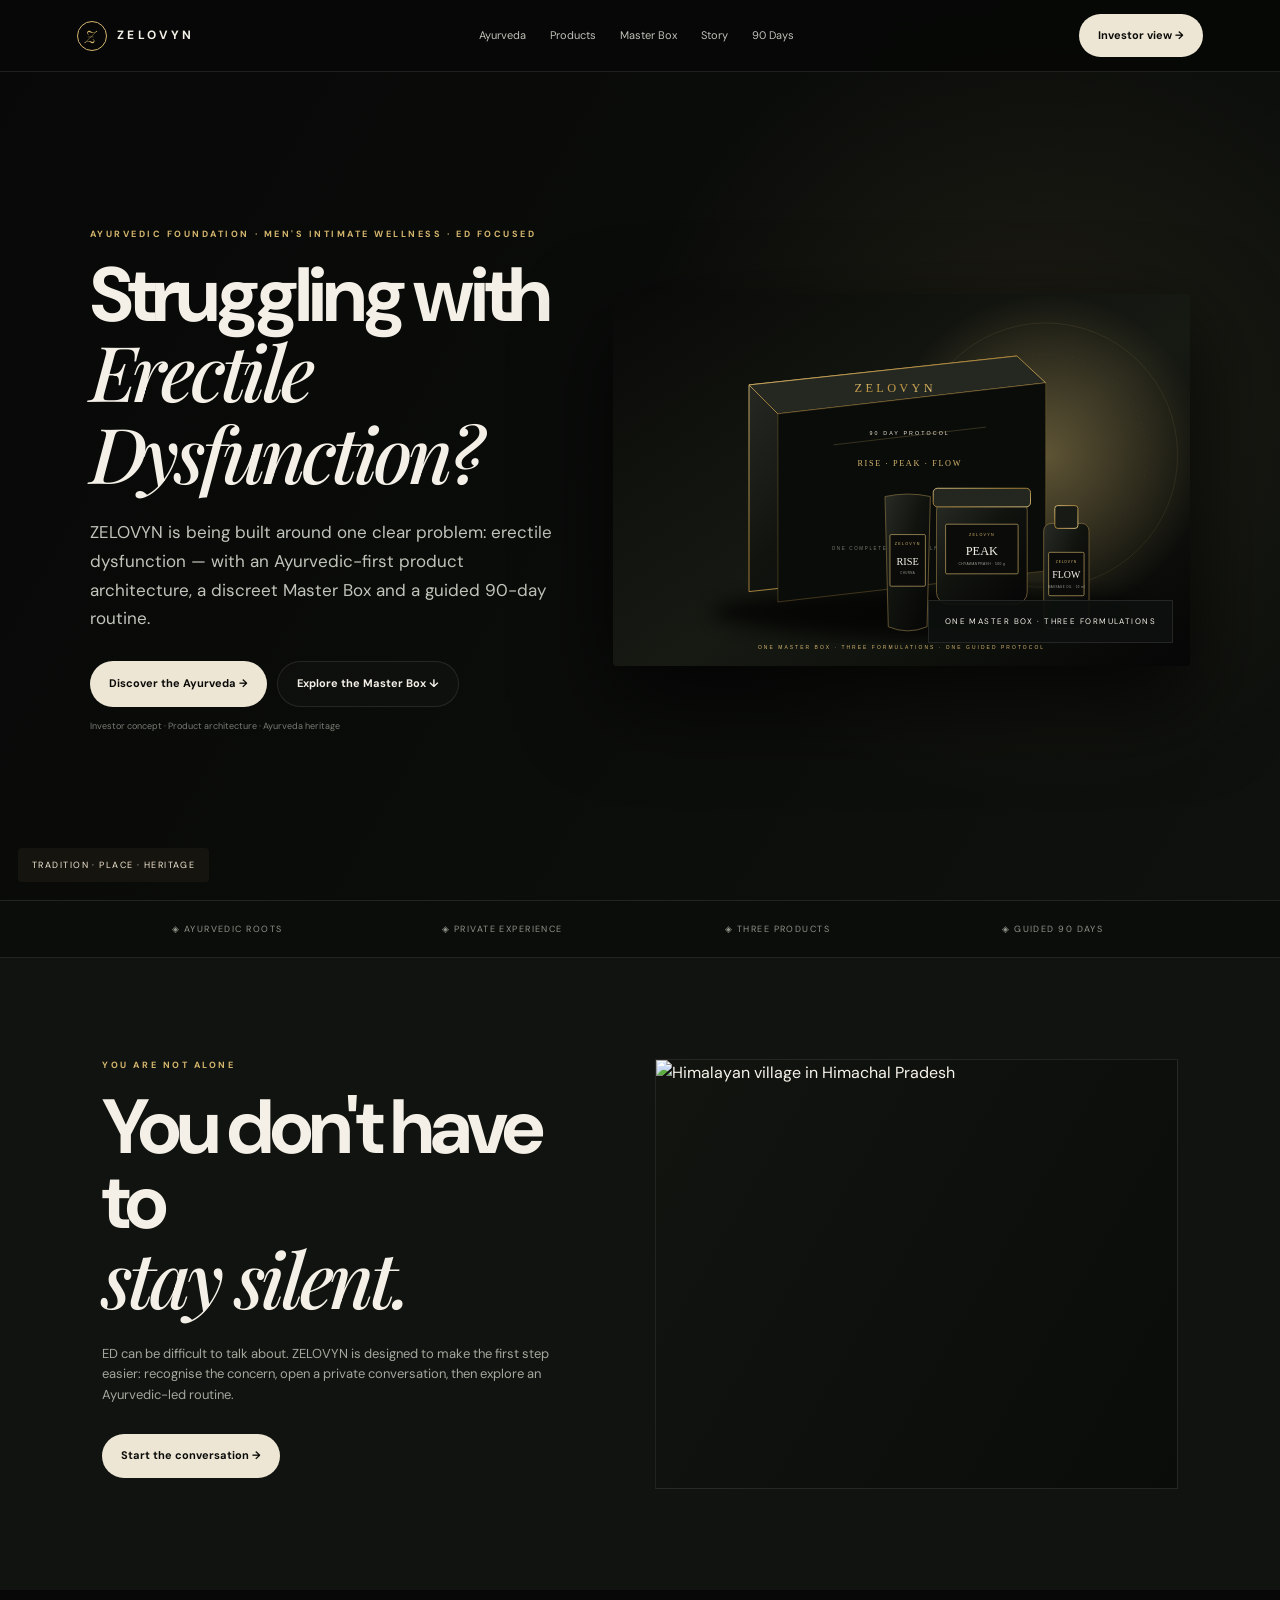
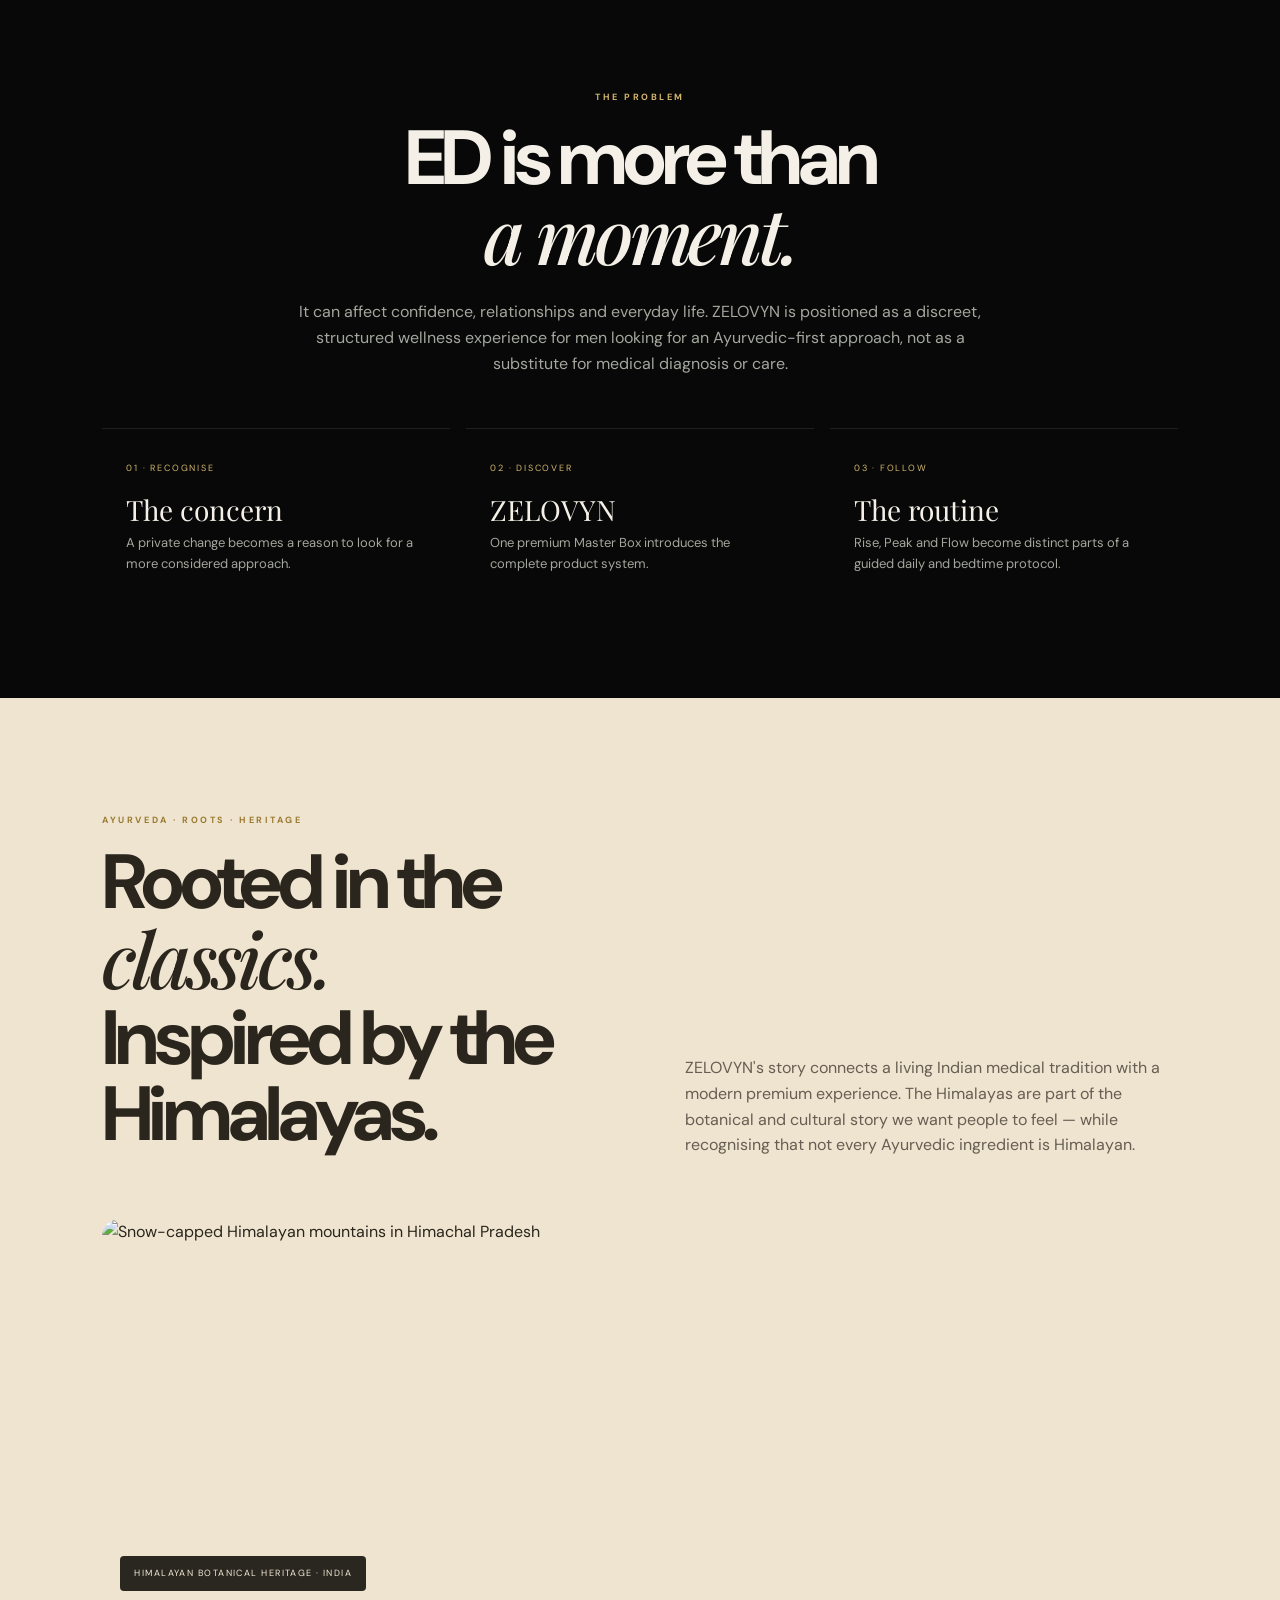
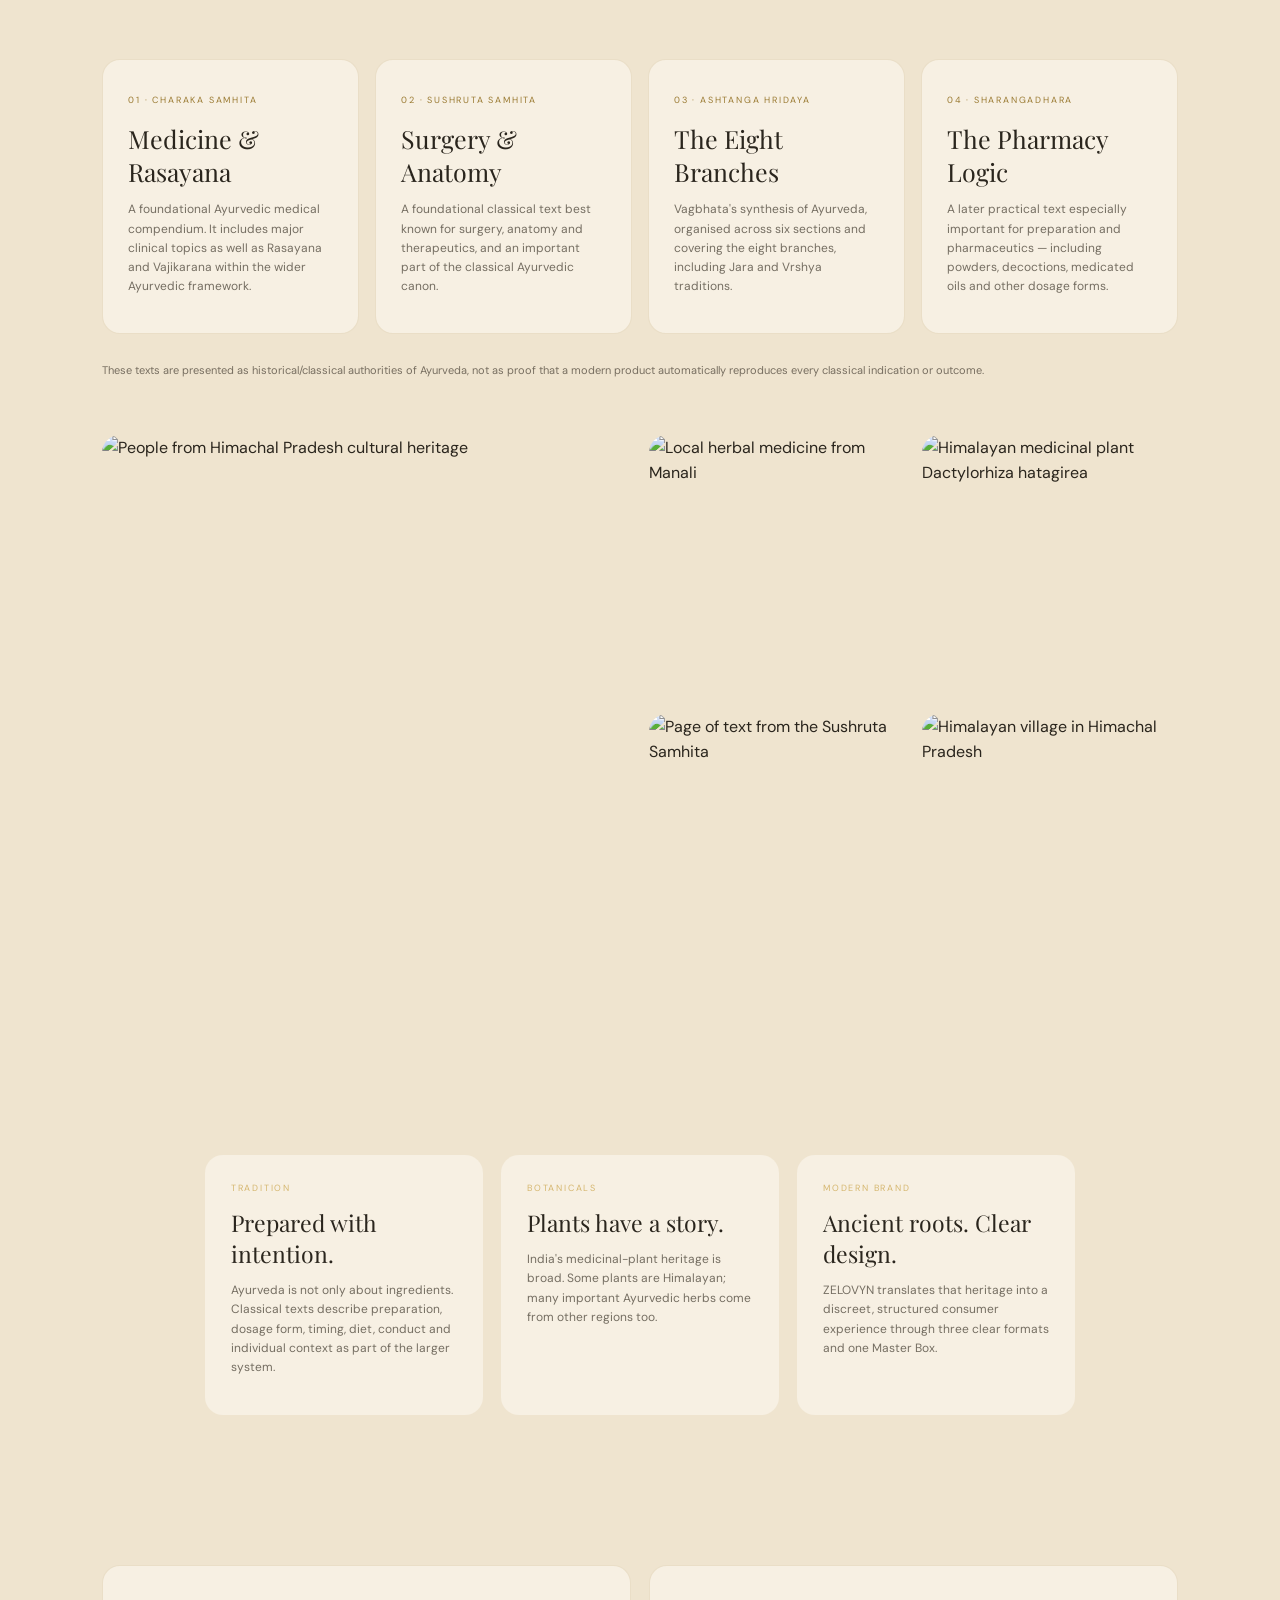
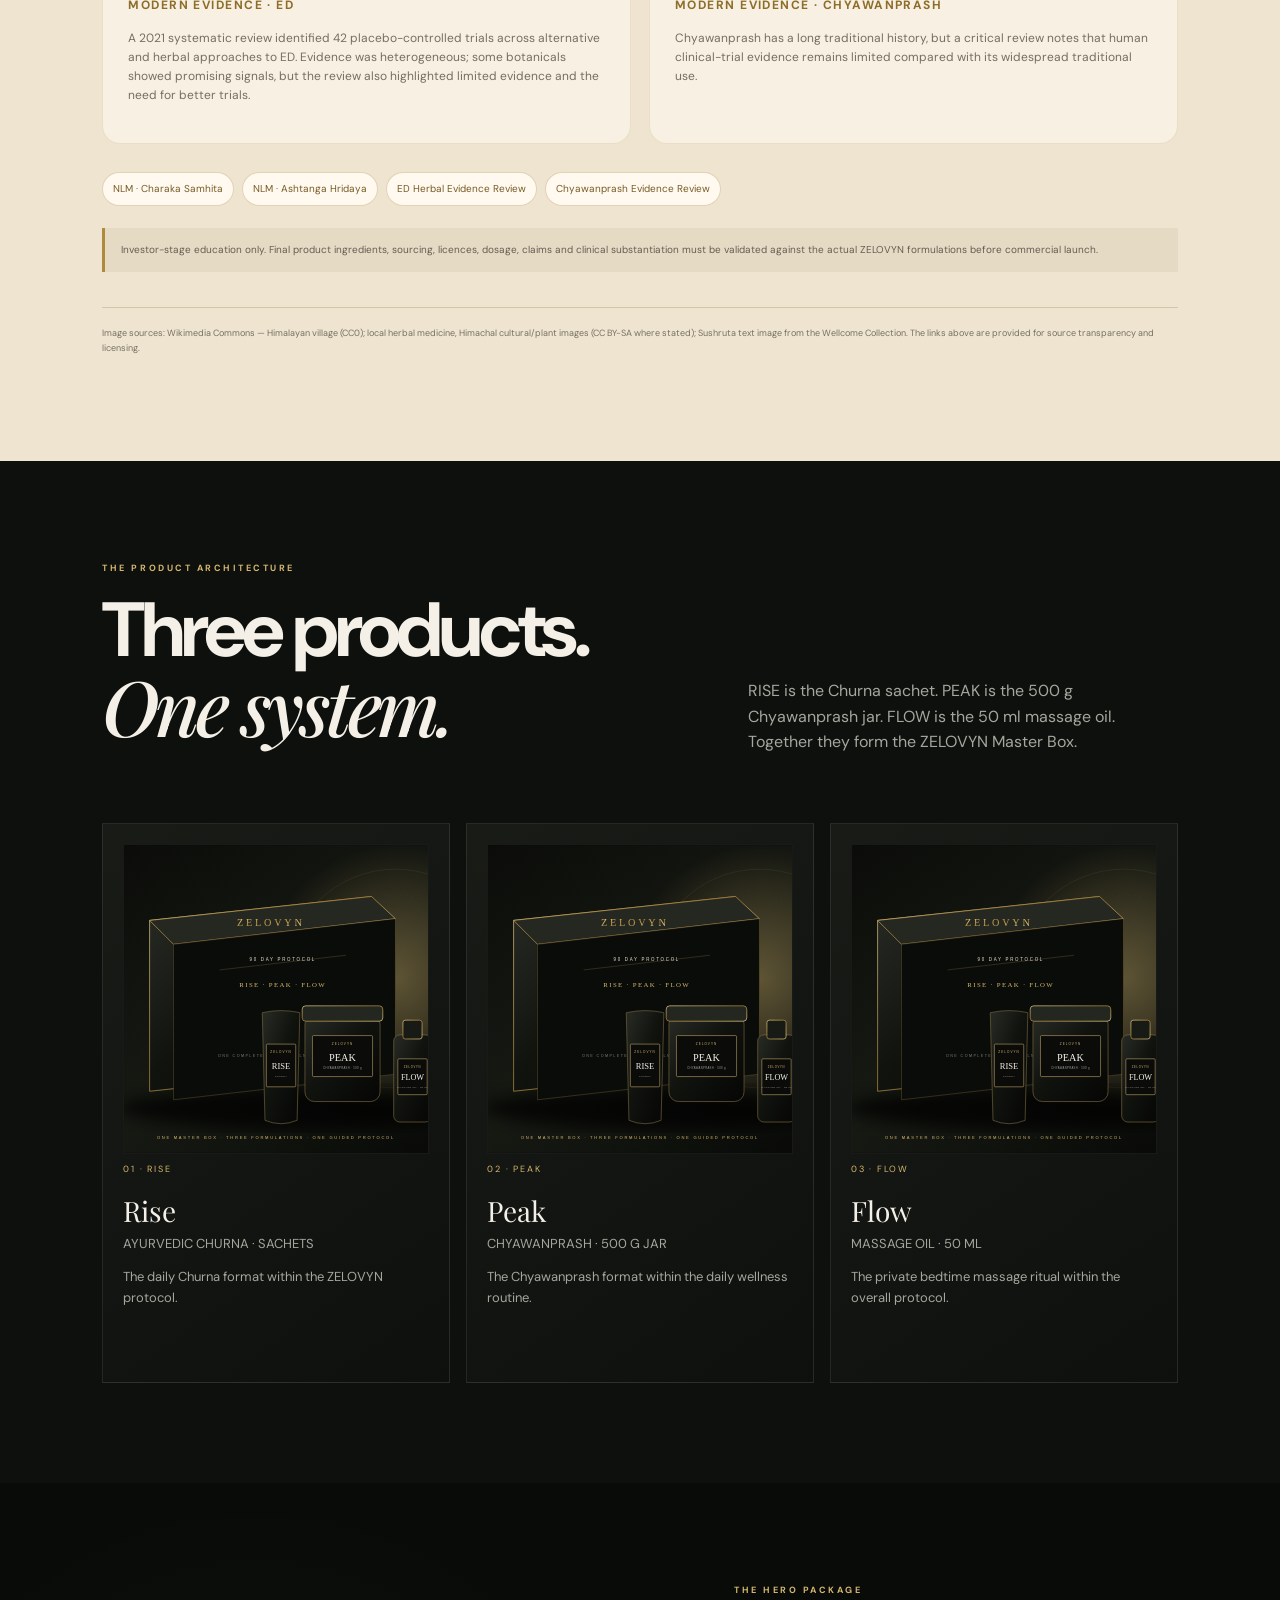
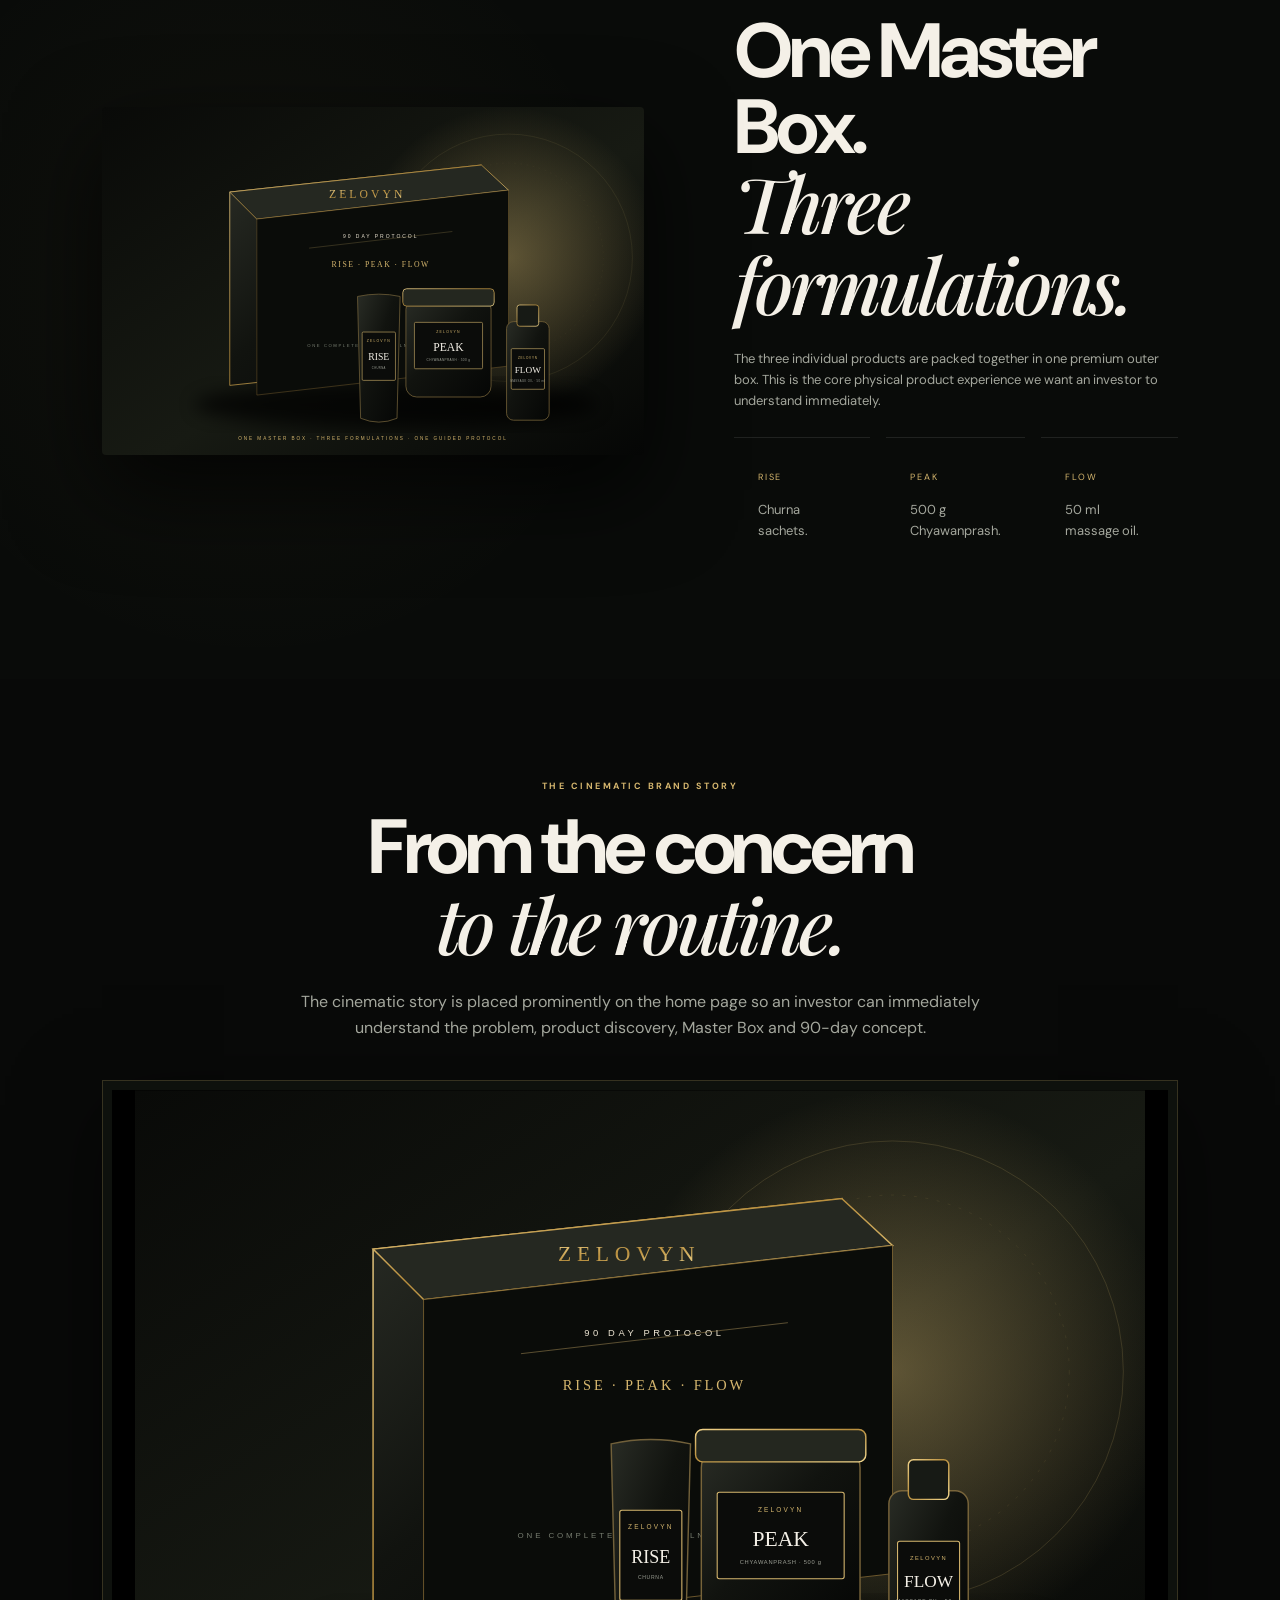
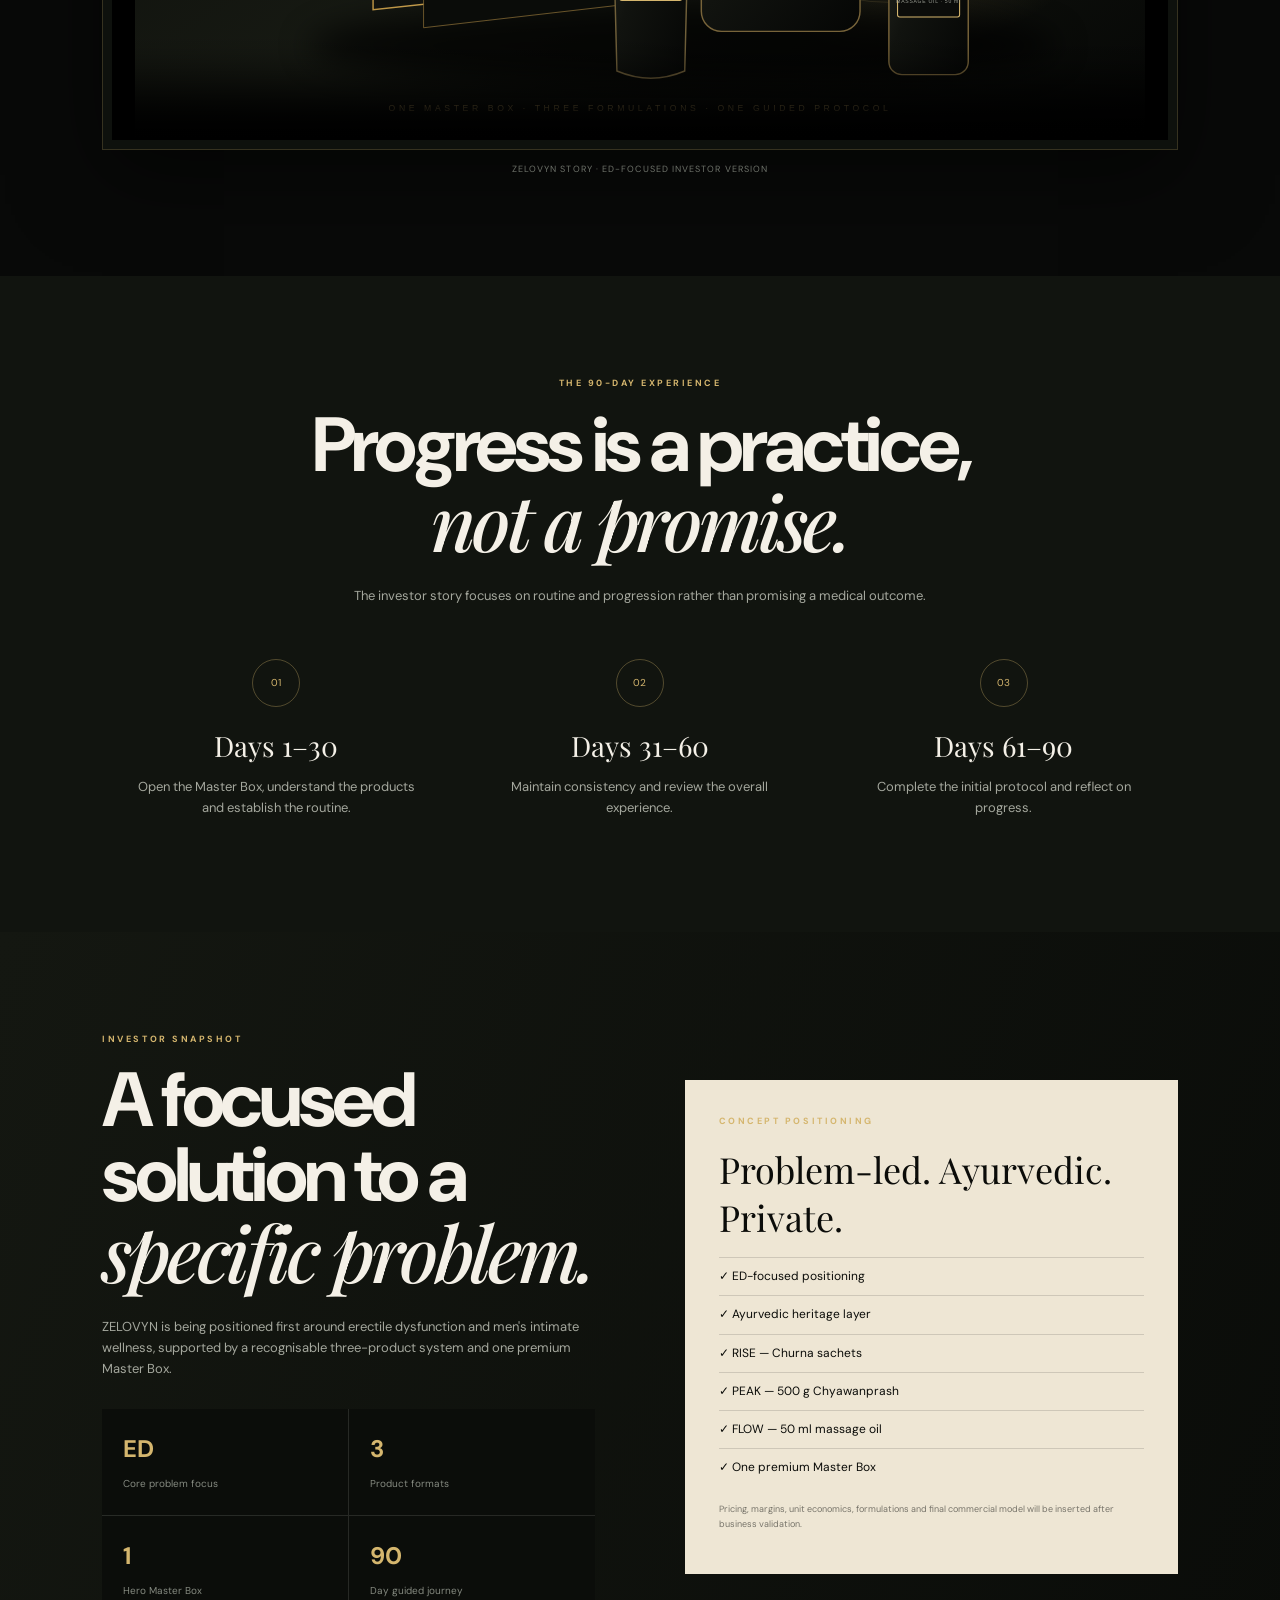
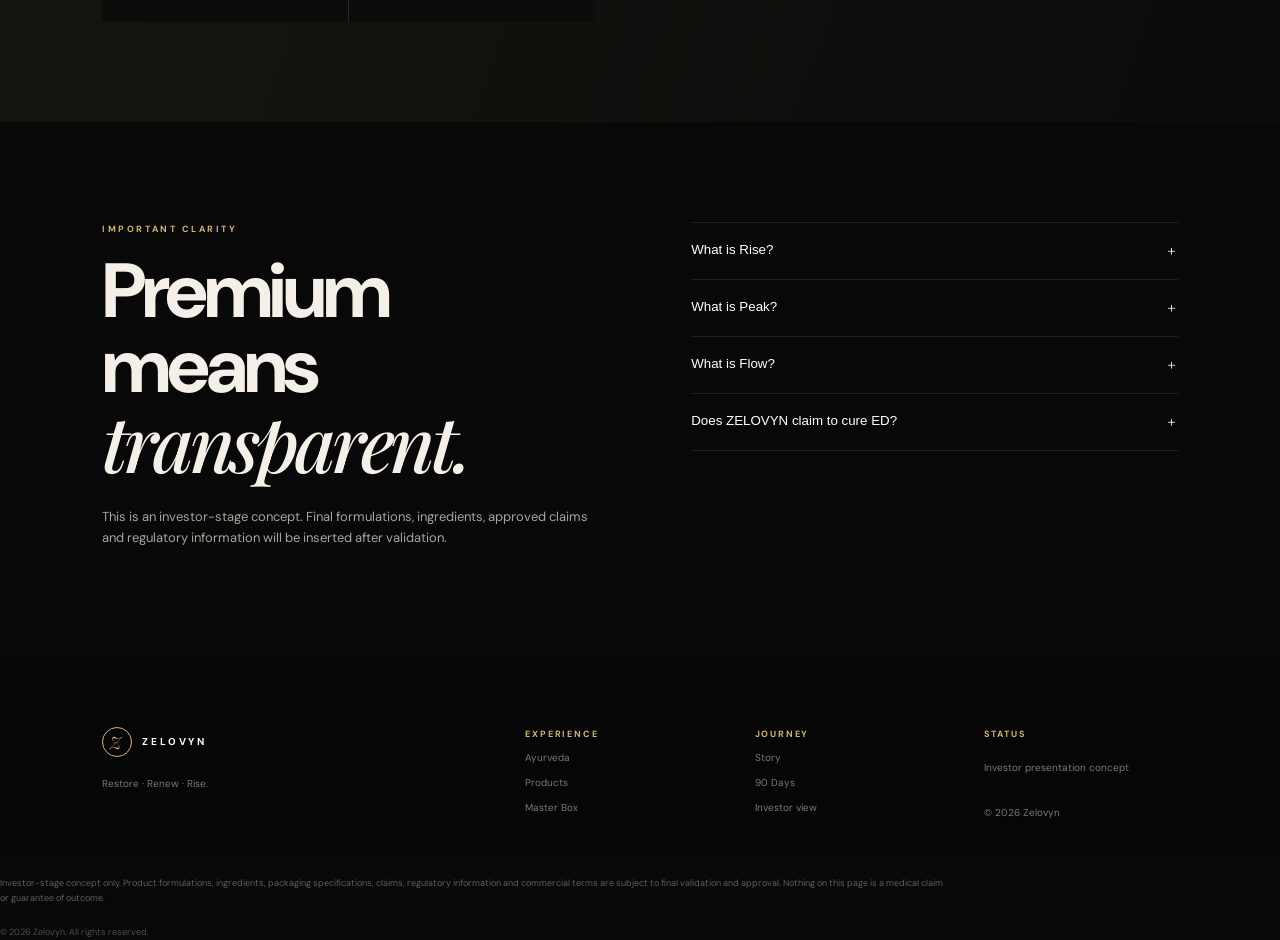
==== commit 424c7669: "Clean Ayurveda source attribution markup" ====
--- a/index.html
+++ b/index.html
@@ -1 +1 @@
-<!doctype html><html lang="en"><head><meta charset="utf-8"><meta name="viewport" content="width=device-width,initial-scale=1"><title>ZELOVYN — Ayurveda, ED Focus & Master Box</title><meta name="description" content="ZELOVYN — an ED-focused Ayurvedic wellness concept built around Rise Churna, Peak Chyawanprash, Flow massage oil and one premium Master Box."><link rel="preconnect" href="https://fonts.googleapis.com"><link href="https://fonts.googleapis.com/css2?family=DM+Sans:wght@400;500;600;700&family=Playfair+Display:ital,wght@0,500;1,500&display=swap" rel="stylesheet"><style>:root{--bg:#070807;--panel:#0e110d;--ink:#f4f0e7;--muted:#a4a79d;--gold:#d5b66e;--cream:#eee6d4;--paper:#efe4cf;--ink2:#2a251d;--line:#ffffff18;--serif:'Playfair Display',serif;--sans:'DM Sans',sans-serif}*{box-sizing:border-box}html{scroll-behavior:smooth}body{margin:0;background:var(--bg);color:var(--ink);font-family:var(--sans);line-height:1.6}a{color:inherit;text-decoration:none}.nav{height:72px;position:fixed;z-index:50;inset:0 0 auto;display:flex;align-items:center;justify-content:space-between;padding:0 6vw;background:#070807ec;backdrop-filter:blur(18px);border-bottom:1px solid var(--line)}.logo{display:flex;align-items:center;gap:10px;font-size:12px;font-weight:700;letter-spacing:.28em}.mark{width:30px;height:30px;border:1px solid var(--gold);border-radius:50%;display:grid;place-items:center;color:var(--gold);font:italic 17px var(--serif)}.links{display:flex;gap:24px;font-size:11px;color:#bfc1b8}.links a:hover{color:#fff}.btn{display:inline-flex;align-items:center;justify-content:center;padding:13px 19px;border-radius:99px;font-size:11px;font-weight:700}.primary{background:var(--cream);color:#0a0b09}.ghost{border:1px solid var(--line);background:#ffffff05}.ey{font-size:9px;letter-spacing:.28em;color:var(--gold);font-weight:700;margin-bottom:17px}h1,h2{font-size:clamp(50px,6vw,86px);line-height:.98;letter-spacing:-.055em;margin:0 0 22px}em{font-family:var(--serif);font-weight:500}.lead{font-size:17px;color:#c1c4ba;max-width:610px;line-height:1.7}.hero{min-height:900px;padding:125px 7vw 65px;display:grid;grid-template-columns:.9fr 1.1fr;gap:4vw;align-items:center;background:radial-gradient(circle at 80% 45%,#d5b66e18,transparent 35%),linear-gradient(120deg,#070807,#0e110d);overflow:hidden}.heroPhoto{position:relative}.heroPhoto img,.masterPhoto img{width:100%;display:block;border-radius:4px;filter:drop-shadow(0 35px 45px #000b)}.photoTag{position:absolute;right:3%;bottom:6%;padding:14px 16px;background:#0d100ee8;border:1px solid var(--line);font-size:8px;letter-spacing:.18em}.actions{display:flex;gap:10px;flex-wrap:wrap;margin:28px 0 12px}.micro{font-size:9px;color:#777c73}.strip{display:grid;grid-template-columns:repeat(4,1fr);padding:21px 7vw;border-block:1px solid var(--line);background:#0b0d0a}.strip div{text-align:center;color:#8f9389;font-size:9px;letter-spacing:.16em}section{padding:100px 8vw}.center{text-align:center;max-width:1100px;margin:auto}.center p{max-width:720px;margin:auto;color:var(--muted)}.three,.products,.timeline,.texts,.evidence{display:grid;grid-template-columns:repeat(3,1fr);gap:16px;margin-top:52px}.card{padding:24px;border-top:1px solid var(--line);text-align:left}.num,.pill{font-size:9px;letter-spacing:.2em;color:var(--gold)}h3{font:28px var(--serif);margin:12px 0 5px}.muted{color:var(--muted);font-size:13px}.dark{background:#0d100d}.sectionHead{display:flex;justify-content:space-between;align-items:end;gap:50px;margin-bottom:42px}.sectionHead p{max-width:430px;color:var(--muted)}.product{min-height:560px;padding:20px;background:linear-gradient(145deg,#181b16,#0d100d);border:1px solid var(--line);overflow:hidden}.productPhoto{height:310px;overflow:hidden;border:1px solid #ffffff10;background:#080a08}.productPhoto img{width:100%;height:100%;display:block;object-fit:cover;object-position:center}.master{background:radial-gradient(circle at 20% 50%,#d5b66e0b,transparent 35%),#090b09}.masterGrid{display:grid;grid-template-columns:1.1fr .9fr;gap:7vw;align-items:center}.story{background:#080908}.video{max-width:1150px;margin:40px auto 0;border:1px solid #d5b66e33;padding:9px;background:#0e110d;box-shadow:0 25px 80px #0008}.video video{display:block;width:100%;max-height:650px;background:#000}.videoNote{text-align:center;color:#6e736a;font-size:9px;letter-spacing:.12em;margin-top:12px}.journey{text-align:center;background:#11140f}.step{padding:0 25px}.stepNo{width:48px;height:48px;border:1px solid #d5b66e55;border-radius:50%;display:grid;place-items:center;margin:0 auto 20px;color:var(--gold);font-size:10px}.invest{background:linear-gradient(110deg,#141711,#0a0c09)}.investGrid{display:grid;grid-template-columns:1fr 1fr;gap:7vw;align-items:center}.metrics{display:grid;grid-template-columns:1fr 1fr;gap:1px;background:var(--line);margin-top:30px}.metrics div{background:#0b0d0a;padding:21px}.metrics b{display:block;color:var(--gold);font-size:24px}.metrics span{font-size:10px;color:#858a80}.price{background:var(--cream);color:#0b0c09;padding:34px}.price h3{font-size:36px}.price li{list-style:none;border-top:1px solid #0002;padding:9px 0;font-size:12px}.price ul{padding:0}.note{font-size:9px;color:#77746a}.faq{display:grid;grid-template-columns:1fr 1fr;gap:8vw}.faqList{border-top:1px solid var(--line)}.faqItem{border-bottom:1px solid var(--line)}.faqItem button{width:100%;padding:19px 0;background:none;border:0;color:#fff;display:flex;justify-content:space-between;text-align:left;cursor:pointer}.faqItem p{font-size:12px;color:var(--muted);padding:0 20px 18px 0}.alone{background:#10130f}.aloneGrid{display:grid;grid-template-columns:1fr 1.1fr;gap:6vw;align-items:center}.alonePhoto{height:430px;background:linear-gradient(120deg,#11140f,#0a0c0a);overflow:hidden;border:1px solid var(--line)}.alonePhoto img{width:100%;height:100%;object-fit:cover;filter:grayscale(.1) contrast(1.03)}.ayur{background:var(--paper);color:var(--ink2);padding:115px 8vw 105px}.ayur .ey{color:#9a7a32}.ayurHead{display:grid;grid-template-columns:1fr 1fr;gap:7vw;align-items:end}.ayurLead{color:#665e53;max-width:600px;font-size:16px}.ayur .heroImage{margin-top:45px;height:390px;overflow:hidden;border-radius:18px;position:relative}.ayur .heroImage img{width:100%;height:100%;object-fit:cover;display:block;filter:sepia(.08)}.imageCaption{position:absolute;bottom:18px;left:18px;background:#18150fe8;color:#f4ead6;padding:10px 14px;border-radius:4px;font-size:9px;letter-spacing:.16em}.texts{grid-template-columns:repeat(4,1fr);margin-top:50px}.textCard{background:#f7f0e3;border:1px solid #b8995c35;border-radius:18px;padding:25px;min-height:245px}.textCard .num{color:#9a7a32}.textCard h3{font-size:25px;color:#2a251d}.textCard p{color:#756e62;font-size:12px}.authorityNote{margin-top:28px;color:#776e60;font-size:11px}.himalaya{display:grid;grid-template-columns:1fr 1fr;gap:18px;margin-top:55px}.imgTall{height:540px;overflow:hidden;border-radius:18px}.imgTall img{width:100%;height:100%;object-fit:cover}.imgStack{display:grid;grid-template-columns:1fr 1fr;gap:18px}.imgStack .tile{height:260px;overflow:hidden;border-radius:18px}.imgStack img{width:100%;height:100%;object-fit:cover}.ayur .miniGrid{display:grid;grid-template-columns:repeat(3,1fr);gap:18px;margin-top:65px}.ayur .mini{background:#f7f0e3;padding:26px;border-radius:18px}.ayur .mini h3{font-size:23px;color:#2a251d}.ayur .mini p{color:#756e62;font-size:12px}.evidence{grid-template-columns:1fr 1fr;gap:18px;margin-top:45px}.eCard{background:#f7f0e3;border:1px solid #b8995c35;border-radius:18px;padding:25px}.eCard b{color:#8d6d28;font-size:12px;letter-spacing:.12em}.eCard p{color:#756e62;font-size:12px}.sourceLinks{display:flex;flex-wrap:wrap;gap:8px;margin-top:28px}.sourceLinks a{font-size:10px;color:#765b24;border:1px solid #b8995c66;padding:8px 10px;border-radius:99px;background:#fff9ef}.credits{margin-top:35px;padding-top:18px;border-top:1px solid #9b875e55;color:#766f63;font-size:9px;line-height:1.7}.credits a{text-decoration:underline}.disclaimerBox{margin-top:22px;padding:14px 16px;background:#e5dac4;border-left:3px solid #b08a3c;color:#655d52;font-size:10px}.footer{display:grid;grid-template-columns:2fr 1fr 1fr 1fr;gap:35px;padding:65px 8vw 25px;background:#050605}.footer div{display:flex;flex-direction:column;gap:9px}.footer b{font-size:9px;color:var(--gold);letter-spacing:.2em}.footer a,.footer p{font-size:10px;color:#777c73}.footer .logo{color:#fff}.disclaimer{font-size:9px;color:#5e635a;max-width:950px;margin:20px 0 0}.copy{font-size:9px;color:#4c5149;margin-top:20px}@media(max-width:950px){.links{display:none}.hero,.masterGrid,.investGrid,.faq,.aloneGrid,.ayurHead,.himalaya{grid-template-columns:1fr}.three,.products,.timeline,.texts,.evidence,.ayur .miniGrid{grid-template-columns:1fr}.sectionHead{display:block}.strip{grid-template-columns:1fr 1fr;gap:14px}.footer{grid-template-columns:1fr 1fr}.heroPhoto{order:-1}.ayur .heroImage{height:320px}.imgTall{height:420px}}@media(max-width:500px){.strip,.footer{grid-template-columns:1fr}.hero h1{font-size:53px}section{padding:78px 6vw}.ayur{padding:80px 6vw}.ayur .heroImage{height:240px}.imgStack{grid-template-columns:1fr}.imgStack .tile{height:220px}.alonePhoto{height:320px}}</style></head><body><header class="nav"><a class="logo" href="#top"><span class="mark">Z</span>ZELOVYN</a><nav class="links"><a href="#ayurveda">Ayurveda</a><a href="#products">Products</a><a href="#master">Master Box</a><a href="#story">Story</a><a href="#journey">90 Days</a></nav><a class="btn primary" href="#investor">Investor view →</a></header><section class="hero" id="top"><div><div class="ey">AYURVEDIC FOUNDATION · MEN'S INTIMATE WELLNESS · ED FOCUSED</div><h1>Struggling with<br><em>Erectile Dysfunction?</em></h1><p class="lead">ZELOVYN is being built around one clear problem: erectile dysfunction — with an Ayurvedic-first product architecture, a discreet Master Box and a guided 90-day routine.</p><div class="actions"><a class="btn primary" href="#ayurveda">Discover the Ayurveda →</a><a class="btn ghost" href="#master">Explore the Master Box ↓</a></div><div class="micro">Investor concept · Product architecture · Ayurveda heritage</div></div><div class="heroPhoto"><img src="./zelovyn-products.svg" alt="ZELOVYN Master Box with Rise Churna, Peak Chyawanprash and Flow massage oil"><div class="photoTag">ONE MASTER BOX · THREE FORMULATIONS</div></div></section><div class="strip"><div>◈ AYURVEDIC ROOTS</div><div>◈ PRIVATE EXPERIENCE</div><div>◈ THREE PRODUCTS</div><div>◈ GUIDED 90 DAYS</div></div><section class="alone"><div class="aloneGrid"><div><div class="ey">YOU ARE NOT ALONE</div><h2>You don't have to<br><em>stay silent.</em></h2><p class="muted">ED can be difficult to talk about. ZELOVYN is designed to make the first step easier: recognise the concern, open a private conversation, then explore an Ayurvedic-led routine.</p><div class="actions"><a class="btn primary" href="#investor">Start the conversation →</a></div></div><div class="alonePhoto"><img src="https://commons.wikimedia.org/wiki/Special:Redirect/file/Himalayan_villages_himachal_pradesh_India.jpg" alt="Himalayan village in Himachal Pradesh"><div class="imageCaption">TRADITION · PLACE · HERITAGE</div></div></div></section><section id="problem"><div class="center"><div class="ey">THE PROBLEM</div><h2>ED is more than<br><em>a moment.</em></h2><p>It can affect confidence, relationships and everyday life. ZELOVYN is positioned as a discreet, structured wellness experience for men looking for an Ayurvedic-first approach, not as a substitute for medical diagnosis or care.</p><div class="three"><div class="card"><span class="num">01 · RECOGNISE</span><h3>The concern</h3><p class="muted">A private change becomes a reason to look for a more considered approach.</p></div><div class="card"><span class="num">02 · DISCOVER</span><h3>ZELOVYN</h3><p class="muted">One premium Master Box introduces the complete product system.</p></div><div class="card"><span class="num">03 · FOLLOW</span><h3>The routine</h3><p class="muted">Rise, Peak and Flow become distinct parts of a guided daily and bedtime protocol.</p></div></div></div></section><section class="ayur" id="ayurveda"><div class="ayurHead"><div><div class="ey">AYURVEDA · ROOTS · HERITAGE</div><h2>Rooted in the <em>classics.</em><br>Inspired by the Himalayas.</h2></div><p class="ayurLead">ZELOVYN's story connects a living Indian medical tradition with a modern premium experience. The Himalayas are part of the botanical and cultural story we want people to feel — while recognising that not every Ayurvedic ingredient is Himalayan.</p></div><div class="heroImage"><img src="https://commons.wikimedia.org/wiki/Special:Redirect/file/Snow-capped_Himalayan_mountains_in_Himachal_Pradesh,_India.jpg" alt="Snow-capped Himalayan mountains in Himachal Pradesh"><div class="imageCaption">HIMALAYAN BOTANICAL HERITAGE · INDIA</div></div><div class="texts"><article class="textCard"><span class="num">01 · CHARAKA SAMHITA</span><h3>Medicine &amp; Rasayana</h3><p>A foundational Ayurvedic medical compendium. It includes major clinical topics as well as Rasayana and Vajikarana within the wider Ayurvedic framework.</p></article><article class="textCard"><span class="num">02 · SUSHRUTA SAMHITA</span><h3>Surgery &amp; Anatomy</h3><p>A foundational classical text best known for surgery, anatomy and therapeutics, and an important part of the classical Ayurvedic canon.</p></article><article class="textCard"><span class="num">03 · ASHTANGA HRIDAYA</span><h3>The Eight Branches</h3><p>Vagbhata's synthesis of Ayurveda, organised across six sections and covering the eight branches, including Jara and Vrshya traditions.</p></article><article class="textCard"><span class="num">04 · SHARANGADHARA</span><h3>The Pharmacy Logic</h3><p>A later practical text especially important for preparation and pharmaceutics — including powders, decoctions, medicated oils and other dosage forms.</p></article></div><p class="authorityNote">These texts are presented here as historical/classical authorities of Ayurveda, not as proof that a modern product automatically reproduces every classical indication or outcome.</p><div class="himalaya"><div class="imgTall"><img src="https://commons.wikimedia.org/wiki/Special:Redirect/file/Folk_of_himachal_india.jpg" alt="People from Himachal Pradesh cultural heritage"></div><div class="imgStack"><div class="tile"><img src="https://commons.wikimedia.org/wiki/Special:Redirect/file/Complete_Local_herbal_medicine.jpg" alt="Local herbal medicine from Manali"></div><div class="tile"><img src="https://commons.wikimedia.org/wiki/Special:Redirect/file/Dactylorhiza_hatagirea_1.jpg" alt="Himalayan medicinal plant Dactylorhiza hatagirea"></div><div class="tile"><img src="https://commons.wikimedia.org/wiki/Special:Redirect/file/Page_of_text_from_the_Susrutasamhita_Wellcome_L0034906.jpg" alt="Page of text from the Sushruta Samhita"></div><div class="tile"><img src="https://commons.wikimedia.org/wiki/Special:Redirect/file/Himalayan_villages_himachal_pradesh_India.jpg" alt="Himalayan village in Himachal Pradesh"></div></div></div><div class="miniGrid"><article class="mini"><div class="num">TRADITION</div><h3>Prepared with intention.</h3><p>Ayurveda is not only about ingredients. Classical texts describe preparation, dosage form, timing, diet, conduct and individual context as part of the larger system.</p></article><article class="mini"><div class="num">BOTANICALS</div><h3>Plants have a story.</h3><p>India's medicinal-plant heritage is broad. Some plants are Himalayan; many important Ayurvedic herbs come from other regions too.</p></article><article class="mini"><div class="num">MODERN BRAND</div><h3>Ancient roots. Clear design.</h3><p>ZELOVYN translates that heritage into a discreet, structured consumer experience through three clear formats and one Master Box.</p></article></div><div class="evidence"><article class="eCard"><b>MODERN EVIDENCE · ED</b><p>A 2021 systematic review identified 42 placebo-controlled trials across alternative and herbal approaches to ED. Evidence was heterogeneous; some botanicals showed promising signals, but the review also highlighted limited evidence and the need for better trials.</p></article><article class="eCard"><b>MODERN EVIDENCE · CHYAWANPRASH</b><p>Chyawanprash has a long traditional history, but a critical review notes that human clinical-trial evidence remains limited compared with its widespread traditional use.</p></article></div><div class="sourceLinks"><a href="https://www.ncbi.nlm.nih.gov/nlmcatalog/272532" target="_blank" rel="noopener">NLM · Charaka Samhita</a><a href="https://www.ncbi.nlm.nih.gov/nlmcatalog/9409554" target="_blank" rel="noopener">NLM · Ashtanga Hridaya</a><a href="https://pmc.ncbi.nlm.nih.gov/articles/PMC8451697/" target="_blank" rel="noopener">ED Herbal Evidence Review</a><a href="https://pmc.ncbi.nlm.nih.gov/articles/PMC11387087/" target="_blank" rel="noopener">Chyawanprash Evidence Review</a></div><div class="disclaimerBox">Investor-stage education only. Final product ingredients, sourcing, licences, dosage, claims and clinical substantiation must be validated against the actual ZELOVYN formulations before commercial launch.</div><div class="credits">Image sources: Wikimedia Commons — Himalayan village (CC0), local herbal medicine and Himachal cultural/plant images (CC BY-SA where stated), and Sushruta text image from the Wellcome Collection. The page links back to the source collections and is not intended to imply endorsement by the photographers or institutions. citeturn205721search1turn673800view0turn673800view2turn208255view0turn197447search11</div></section><section class="dark" id="products"><div class="sectionHead"><div><div class="ey">THE PRODUCT ARCHITECTURE</div><h2>Three products.<br><em>One system.</em></h2></div><p>RISE is the Churna sachet. PEAK is the 500 g Chyawanprash jar. FLOW is the 50 ml massage oil. Together they form the ZELOVYN Master Box.</p></div><div class="products"><article class="product"><div class="productPhoto"><img src="./zelovyn-products.svg" alt="ZELOVYN Rise Churna sachets"></div><span class="pill">01 · RISE</span><h3>Rise</h3><div class="muted">AYURVEDIC CHURNA · SACHETS</div><p class="muted">The daily Churna format within the ZELOVYN protocol.</p></article><article class="product"><div class="productPhoto"><img src="./zelovyn-products.svg" alt="ZELOVYN Peak 500 g Chyawanprash jar"></div><span class="pill">02 · PEAK</span><h3>Peak</h3><div class="muted">CHYAWANPRASH · 500 G JAR</div><p class="muted">The Chyawanprash format within the daily wellness routine.</p></article><article class="product"><div class="productPhoto"><img src="./zelovyn-products.svg" alt="ZELOVYN Flow 50 ml massage oil bottle"></div><span class="pill">03 · FLOW</span><h3>Flow</h3><div class="muted">MASSAGE OIL · 50 ML</div><p class="muted">The private bedtime massage ritual within the overall protocol.</p></article></div></section><section class="master" id="master"><div class="masterGrid"><div class="masterPhoto"><img src="./zelovyn-products.svg" alt="ZELOVYN premium Master Box with Rise, Peak and Flow"></div><div><div class="ey">THE HERO PACKAGE</div><h2>One Master Box.<br><em>Three formulations.</em></h2><p class="muted">The three individual products are packed together in one premium outer box. This is the core physical product experience we want an investor to understand immediately.</p><div class="three" style="margin-top:25px"><div class="card"><span class="num">RISE</span><p class="muted">Churna sachets.</p></div><div class="card"><span class="num">PEAK</span><p class="muted">500 g Chyawanprash.</p></div><div class="card"><span class="num">FLOW</span><p class="muted">50 ml massage oil.</p></div></div></div></div></section><section class="story" id="story"><div class="center"><div class="ey">THE CINEMATIC BRAND STORY</div><h2>From the concern<br><em>to the routine.</em></h2><p>The cinematic story is placed prominently on the home page so an investor can immediately understand the problem, product discovery, Master Box and 90-day concept.</p></div><div class="video"><video controls playsinline preload="metadata" poster="./zelovyn-products.svg"><source src="./zelovyn-story-v1.mp4" type="video/mp4">Your browser does not support video.</video></div><div class="videoNote">ZELOVYN STORY · ED-FOCUSED INVESTOR VERSION</div></section><section class="journey" id="journey"><div class="ey">THE 90-DAY EXPERIENCE</div><h2>Progress is a practice,<br><em>not a promise.</em></h2><p class="muted">The investor story focuses on routine and progression rather than promising a medical outcome.</p><div class="timeline"><div class="step"><div class="stepNo">01</div><h3>Days 1–30</h3><p class="muted">Open the Master Box, understand the products and establish the routine.</p></div><div class="step"><div class="stepNo">02</div><h3>Days 31–60</h3><p class="muted">Maintain consistency and review the overall experience.</p></div><div class="step"><div class="stepNo">03</div><h3>Days 61–90</h3><p class="muted">Complete the initial protocol and reflect on progress.</p></div></div></section><section class="invest" id="investor"><div class="investGrid"><div><div class="ey">INVESTOR SNAPSHOT</div><h2>A focused solution to a<br><em>specific problem.</em></h2><p class="muted">ZELOVYN is being positioned first around erectile dysfunction and men's intimate wellness, supported by a recognisable three-product system and one premium Master Box.</p><div class="metrics"><div><b>ED</b><span>Core problem focus</span></div><div><b>3</b><span>Product formats</span></div><div><b>1</b><span>Hero Master Box</span></div><div><b>90</b><span>Day guided journey</span></div></div></div><div class="price"><div class="ey">CONCEPT POSITIONING</div><h3>Problem-led. Ayurvedic. Private.</h3><ul><li>✓ ED-focused positioning</li><li>✓ Ayurvedic heritage layer</li><li>✓ RISE — Churna sachets</li><li>✓ PEAK — 500 g Chyawanprash</li><li>✓ FLOW — 50 ml massage oil</li><li>✓ One premium Master Box</li></ul><p class="note">Pricing, margins, unit economics, formulations and final commercial model will be inserted after business validation.</p></div></div></section><section class="faq"><div><div class="ey">IMPORTANT CLARITY</div><h2>Premium means<br><em>transparent.</em></h2><p class="muted">This is an investor-stage concept. Final formulations, ingredients, approved claims and regulatory information will be inserted after validation.</p></div><div class="faqList"><div class="faqItem"><button onclick="f(this)">What is Rise? <span>＋</span></button><p hidden>Rise is the planned Ayurvedic Churna product, presented in individual sachets.</p></div><div class="faqItem"><button onclick="f(this)">What is Peak? <span>＋</span></button><p hidden>Peak is the planned Chyawanprash product, presented as a 500 g premium jar.</p></div><div class="faqItem"><button onclick="f(this)">What is Flow? <span>＋</span></button><p hidden>Flow is the planned 50 ml massage oil for the bedtime ritual.</p></div><div class="faqItem"><button onclick="f(this)">Does ZELOVYN claim to cure ED? <span>＋</span></button><p hidden>No. The investor site explains the ED problem and the Ayurvedic product concept without guaranteeing a medical outcome.</p></div></div></section><footer><div class="footer"><div><a class="logo" href="#top"><span class="mark">Z</span>ZELOVYN</a><p>Restore · Renew · Rise.</p></div><div><b>EXPERIENCE</b><a href="#ayurveda">Ayurveda</a><a href="#products">Products</a><a href="#master">Master Box</a></div><div><b>JOURNEY</b><a href="#story">Story</a><a href="#journey">90 Days</a><a href="#investor">Investor view</a></div><div><b>STATUS</b><p>Investor presentation concept</p><p>© 2026 Zelovyn</p></div></div><p class="disclaimer">Investor-stage concept only. Product formulations, ingredients, packaging specifications, claims, regulatory information and commercial terms are subject to final validation and approval. Nothing on this page is a medical claim or guarantee of outcome.</p><div class="copy">© 2026 Zelovyn. All rights reserved.</div></footer><script>function f(b){const p=b.nextElementSibling;p.hidden=!p.hidden}</script></body></html>+<!doctype html><html lang="en"><head><meta charset="utf-8"><meta name="viewport" content="width=device-width,initial-scale=1"><title>ZELOVYN — Ayurveda, ED Focus & Master Box</title><meta name="description" content="ZELOVYN — an ED-focused Ayurvedic wellness concept built around Rise Churna, Peak Chyawanprash, Flow massage oil and one premium Master Box."><link rel="preconnect" href="https://fonts.googleapis.com"><link href="https://fonts.googleapis.com/css2?family=DM+Sans:wght@400;500;600;700&family=Playfair+Display:ital,wght@0,500;1,500&display=swap" rel="stylesheet"><style>:root{--bg:#070807;--panel:#0e110d;--ink:#f4f0e7;--muted:#a4a79d;--gold:#d5b66e;--cream:#eee6d4;--paper:#efe4cf;--ink2:#2a251d;--line:#ffffff18;--serif:'Playfair Display',serif;--sans:'DM Sans',sans-serif}*{box-sizing:border-box}html{scroll-behavior:smooth}body{margin:0;background:var(--bg);color:var(--ink);font-family:var(--sans);line-height:1.6}a{color:inherit;text-decoration:none}.nav{height:72px;position:fixed;z-index:50;inset:0 0 auto;display:flex;align-items:center;justify-content:space-between;padding:0 6vw;background:#070807ec;backdrop-filter:blur(18px);border-bottom:1px solid var(--line)}.logo{display:flex;align-items:center;gap:10px;font-size:12px;font-weight:700;letter-spacing:.28em}.mark{width:30px;height:30px;border:1px solid var(--gold);border-radius:50%;display:grid;place-items:center;color:var(--gold);font:italic 17px var(--serif)}.links{display:flex;gap:24px;font-size:11px;color:#bfc1b8}.links a:hover{color:#fff}.btn{display:inline-flex;align-items:center;justify-content:center;padding:13px 19px;border-radius:99px;font-size:11px;font-weight:700}.primary{background:var(--cream);color:#0a0b09}.ghost{border:1px solid var(--line);background:#ffffff05}.ey{font-size:9px;letter-spacing:.28em;color:var(--gold);font-weight:700;margin-bottom:17px}h1,h2{font-size:clamp(50px,6vw,86px);line-height:.98;letter-spacing:-.055em;margin:0 0 22px}em{font-family:var(--serif);font-weight:500}.lead{font-size:17px;color:#c1c4ba;max-width:610px;line-height:1.7}.hero{min-height:900px;padding:125px 7vw 65px;display:grid;grid-template-columns:.9fr 1.1fr;gap:4vw;align-items:center;background:radial-gradient(circle at 80% 45%,#d5b66e18,transparent 35%),linear-gradient(120deg,#070807,#0e110d);overflow:hidden}.heroPhoto{position:relative}.heroPhoto img,.masterPhoto img{width:100%;display:block;border-radius:4px;filter:drop-shadow(0 35px 45px #000b)}.photoTag{position:absolute;right:3%;bottom:6%;padding:14px 16px;background:#0d100ee8;border:1px solid var(--line);font-size:8px;letter-spacing:.18em}.actions{display:flex;gap:10px;flex-wrap:wrap;margin:28px 0 12px}.micro{font-size:9px;color:#777c73}.strip{display:grid;grid-template-columns:repeat(4,1fr);padding:21px 7vw;border-block:1px solid var(--line);background:#0b0d0a}.strip div{text-align:center;color:#8f9389;font-size:9px;letter-spacing:.16em}section{padding:100px 8vw}.center{text-align:center;max-width:1100px;margin:auto}.center p{max-width:720px;margin:auto;color:var(--muted)}.three,.products,.timeline,.texts,.evidence{display:grid;grid-template-columns:repeat(3,1fr);gap:16px;margin-top:52px}.card{padding:24px;border-top:1px solid var(--line);text-align:left}.num,.pill{font-size:9px;letter-spacing:.2em;color:var(--gold)}h3{font:28px var(--serif);margin:12px 0 5px}.muted{color:var(--muted);font-size:13px}.dark{background:#0d100d}.sectionHead{display:flex;justify-content:space-between;align-items:end;gap:50px;margin-bottom:42px}.sectionHead p{max-width:430px;color:var(--muted)}.product{min-height:560px;padding:20px;background:linear-gradient(145deg,#181b16,#0d100d);border:1px solid var(--line);overflow:hidden}.productPhoto{height:310px;overflow:hidden;border:1px solid #ffffff10;background:#080a08}.productPhoto img{width:100%;height:100%;display:block;object-fit:cover;object-position:center}.master{background:radial-gradient(circle at 20% 50%,#d5b66e0b,transparent 35%),#090b09}.masterGrid{display:grid;grid-template-columns:1.1fr .9fr;gap:7vw;align-items:center}.story{background:#080908}.video{max-width:1150px;margin:40px auto 0;border:1px solid #d5b66e33;padding:9px;background:#0e110d;box-shadow:0 25px 80px #0008}.video video{display:block;width:100%;max-height:650px;background:#000}.videoNote{text-align:center;color:#6e736a;font-size:9px;letter-spacing:.12em;margin-top:12px}.journey{text-align:center;background:#11140f}.step{padding:0 25px}.stepNo{width:48px;height:48px;border:1px solid #d5b66e55;border-radius:50%;display:grid;place-items:center;margin:0 auto 20px;color:var(--gold);font-size:10px}.invest{background:linear-gradient(110deg,#141711,#0a0c09)}.investGrid{display:grid;grid-template-columns:1fr 1fr;gap:7vw;align-items:center}.metrics{display:grid;grid-template-columns:1fr 1fr;gap:1px;background:var(--line);margin-top:30px}.metrics div{background:#0b0d0a;padding:21px}.metrics b{display:block;color:var(--gold);font-size:24px}.metrics span{font-size:10px;color:#858a80}.price{background:var(--cream);color:#0b0c09;padding:34px}.price h3{font-size:36px}.price li{list-style:none;border-top:1px solid #0002;padding:9px 0;font-size:12px}.price ul{padding:0}.note{font-size:9px;color:#77746a}.faq{display:grid;grid-template-columns:1fr 1fr;gap:8vw}.faqList{border-top:1px solid var(--line)}.faqItem{border-bottom:1px solid var(--line)}.faqItem button{width:100%;padding:19px 0;background:none;border:0;color:#fff;display:flex;justify-content:space-between;text-align:left;cursor:pointer}.faqItem p{font-size:12px;color:var(--muted);padding:0 20px 18px 0}.alone{background:#10130f}.aloneGrid{display:grid;grid-template-columns:1fr 1.1fr;gap:6vw;align-items:center}.alonePhoto{height:430px;background:linear-gradient(120deg,#11140f,#0a0c0a);overflow:hidden;border:1px solid var(--line)}.alonePhoto img{width:100%;height:100%;object-fit:cover;filter:grayscale(.1) contrast(1.03)}.alonePhoto .imageCaption{color:#f4ead6}.ayur{background:var(--paper);color:var(--ink2);padding:115px 8vw 105px}.ayur .ey{color:#9a7a32}.ayurHead{display:grid;grid-template-columns:1fr 1fr;gap:7vw;align-items:end}.ayurLead{color:#665e53;max-width:600px;font-size:16px}.ayur .heroImage{margin-top:45px;height:390px;overflow:hidden;border-radius:18px;position:relative}.ayur .heroImage img{width:100%;height:100%;object-fit:cover;display:block;filter:sepia(.08)}.imageCaption{position:absolute;bottom:18px;left:18px;background:#18150fe8;color:#f4ead6;padding:10px 14px;border-radius:4px;font-size:9px;letter-spacing:.16em}.texts{grid-template-columns:repeat(4,1fr);margin-top:50px}.textCard{background:#f7f0e3;border:1px solid #b8995c35;border-radius:18px;padding:25px;min-height:245px}.textCard .num{color:#9a7a32}.textCard h3{font-size:25px;color:#2a251d}.textCard p{color:#756e62;font-size:12px}.authorityNote{margin-top:28px;color:#776e60;font-size:11px}.himalaya{display:grid;grid-template-columns:1fr 1fr;gap:18px;margin-top:55px}.imgTall{height:540px;overflow:hidden;border-radius:18px}.imgTall img{width:100%;height:100%;object-fit:cover}.imgStack{display:grid;grid-template-columns:1fr 1fr;gap:18px}.imgStack .tile{height:260px;overflow:hidden;border-radius:18px}.imgStack img{width:100%;height:100%;object-fit:cover}.ayur .miniGrid{display:grid;grid-template-columns:repeat(3,1fr);gap:18px;margin-top:65px}.ayur .mini{background:#f7f0e3;padding:26px;border-radius:18px}.ayur .mini h3{font-size:23px;color:#2a251d}.ayur .mini p{color:#756e62;font-size:12px}.evidence{grid-template-columns:1fr 1fr;gap:18px;margin-top:45px}.eCard{background:#f7f0e3;border:1px solid #b8995c35;border-radius:18px;padding:25px}.eCard b{color:#8d6d28;font-size:12px;letter-spacing:.12em}.eCard p{color:#756e62;font-size:12px}.sourceLinks{display:flex;flex-wrap:wrap;gap:8px;margin-top:28px}.sourceLinks a{font-size:10px;color:#765b24;border:1px solid #b8995c66;padding:8px 10px;border-radius:99px;background:#fff9ef}.credits{margin-top:35px;padding-top:18px;border-top:1px solid #9b875e55;color:#766f63;font-size:9px;line-height:1.7}.credits a{text-decoration:underline}.disclaimerBox{margin-top:22px;padding:14px 16px;background:#e5dac4;border-left:3px solid #b08a3c;color:#655d52;font-size:10px}.footer{display:grid;grid-template-columns:2fr 1fr 1fr 1fr;gap:35px;padding:65px 8vw 25px;background:#050605}.footer div{display:flex;flex-direction:column;gap:9px}.footer b{font-size:9px;color:var(--gold);letter-spacing:.2em}.footer a,.footer p{font-size:10px;color:#777c73}.footer .logo{color:#fff}.disclaimer{font-size:9px;color:#5e635a;max-width:950px;margin:20px 0 0}.copy{font-size:9px;color:#4c5149;margin-top:20px}@media(max-width:950px){.links{display:none}.hero,.masterGrid,.investGrid,.faq,.aloneGrid,.ayurHead,.himalaya{grid-template-columns:1fr}.three,.products,.timeline,.texts,.evidence,.ayur .miniGrid{grid-template-columns:1fr}.sectionHead{display:block}.strip{grid-template-columns:1fr 1fr;gap:14px}.footer{grid-template-columns:1fr 1fr}.heroPhoto{order:-1}.ayur .heroImage{height:320px}.imgTall{height:420px}}@media(max-width:500px){.strip,.footer{grid-template-columns:1fr}.hero h1{font-size:53px}section{padding:78px 6vw}.ayur{padding:80px 6vw}.ayur .heroImage{height:240px}.imgStack{grid-template-columns:1fr}.imgStack .tile{height:220px}.alonePhoto{height:320px}}</style></head><body><header class="nav"><a class="logo" href="#top"><span class="mark">Z</span>ZELOVYN</a><nav class="links"><a href="#ayurveda">Ayurveda</a><a href="#products">Products</a><a href="#master">Master Box</a><a href="#story">Story</a><a href="#journey">90 Days</a></nav><a class="btn primary" href="#investor">Investor view →</a></header><section class="hero" id="top"><div><div class="ey">AYURVEDIC FOUNDATION · MEN'S INTIMATE WELLNESS · ED FOCUSED</div><h1>Struggling with<br><em>Erectile Dysfunction?</em></h1><p class="lead">ZELOVYN is being built around one clear problem: erectile dysfunction — with an Ayurvedic-first product architecture, a discreet Master Box and a guided 90-day routine.</p><div class="actions"><a class="btn primary" href="#ayurveda">Discover the Ayurveda →</a><a class="btn ghost" href="#master">Explore the Master Box ↓</a></div><div class="micro">Investor concept · Product architecture · Ayurveda heritage</div></div><div class="heroPhoto"><img src="./zelovyn-products.svg" alt="ZELOVYN Master Box with Rise Churna, Peak Chyawanprash and Flow massage oil"><div class="photoTag">ONE MASTER BOX · THREE FORMULATIONS</div></div></section><div class="strip"><div>◈ AYURVEDIC ROOTS</div><div>◈ PRIVATE EXPERIENCE</div><div>◈ THREE PRODUCTS</div><div>◈ GUIDED 90 DAYS</div></div><section class="alone"><div class="aloneGrid"><div><div class="ey">YOU ARE NOT ALONE</div><h2>You don't have to<br><em>stay silent.</em></h2><p class="muted">ED can be difficult to talk about. ZELOVYN is designed to make the first step easier: recognise the concern, open a private conversation, then explore an Ayurvedic-led routine.</p><div class="actions"><a class="btn primary" href="#investor">Start the conversation →</a></div></div><div class="alonePhoto"><img src="https://commons.wikimedia.org/wiki/Special:Redirect/file/Himalayan_villages_himachal_pradesh_India.jpg" alt="Himalayan village in Himachal Pradesh"><div class="imageCaption">TRADITION · PLACE · HERITAGE</div></div></div></section><section id="problem"><div class="center"><div class="ey">THE PROBLEM</div><h2>ED is more than<br><em>a moment.</em></h2><p>It can affect confidence, relationships and everyday life. ZELOVYN is positioned as a discreet, structured wellness experience for men looking for an Ayurvedic-first approach, not as a substitute for medical diagnosis or care.</p><div class="three"><div class="card"><span class="num">01 · RECOGNISE</span><h3>The concern</h3><p class="muted">A private change becomes a reason to look for a more considered approach.</p></div><div class="card"><span class="num">02 · DISCOVER</span><h3>ZELOVYN</h3><p class="muted">One premium Master Box introduces the complete product system.</p></div><div class="card"><span class="num">03 · FOLLOW</span><h3>The routine</h3><p class="muted">Rise, Peak and Flow become distinct parts of a guided daily and bedtime protocol.</p></div></div></div></section><section class="ayur" id="ayurveda"><div class="ayurHead"><div><div class="ey">AYURVEDA · ROOTS · HERITAGE</div><h2>Rooted in the <em>classics.</em><br>Inspired by the Himalayas.</h2></div><p class="ayurLead">ZELOVYN's story connects a living Indian medical tradition with a modern premium experience. The Himalayas are part of the botanical and cultural story we want people to feel — while recognising that not every Ayurvedic ingredient is Himalayan.</p></div><div class="heroImage"><img src="https://commons.wikimedia.org/wiki/Special:Redirect/file/Snow-capped_Himalayan_mountains_in_Himachal_Pradesh,_India.jpg" alt="Snow-capped Himalayan mountains in Himachal Pradesh"><div class="imageCaption">HIMALAYAN BOTANICAL HERITAGE · INDIA</div></div><div class="texts"><article class="textCard"><span class="num">01 · CHARAKA SAMHITA</span><h3>Medicine &amp; Rasayana</h3><p>A foundational Ayurvedic medical compendium. It includes major clinical topics as well as Rasayana and Vajikarana within the wider Ayurvedic framework.</p></article><article class="textCard"><span class="num">02 · SUSHRUTA SAMHITA</span><h3>Surgery &amp; Anatomy</h3><p>A foundational classical text best known for surgery, anatomy and therapeutics, and an important part of the classical Ayurvedic canon.</p></article><article class="textCard"><span class="num">03 · ASHTANGA HRIDAYA</span><h3>The Eight Branches</h3><p>Vagbhata's synthesis of Ayurveda, organised across six sections and covering the eight branches, including Jara and Vrshya traditions.</p></article><article class="textCard"><span class="num">04 · SHARANGADHARA</span><h3>The Pharmacy Logic</h3><p>A later practical text especially important for preparation and pharmaceutics — including powders, decoctions, medicated oils and other dosage forms.</p></article></div><p class="authorityNote">These texts are presented as historical/classical authorities of Ayurveda, not as proof that a modern product automatically reproduces every classical indication or outcome.</p><div class="himalaya"><div class="imgTall"><img src="https://commons.wikimedia.org/wiki/Special:Redirect/file/Folk_of_himachal_india.jpg" alt="People from Himachal Pradesh cultural heritage"></div><div class="imgStack"><div class="tile"><img src="https://commons.wikimedia.org/wiki/Special:Redirect/file/Complete_Local_herbal_medicine.jpg" alt="Local herbal medicine from Manali"></div><div class="tile"><img src="https://commons.wikimedia.org/wiki/Special:Redirect/file/Dactylorhiza_hatagirea_1.jpg" alt="Himalayan medicinal plant Dactylorhiza hatagirea"></div><div class="tile"><img src="https://commons.wikimedia.org/wiki/Special:Redirect/file/Page_of_text_from_the_Susrutasamhita_Wellcome_L0034906.jpg" alt="Page of text from the Sushruta Samhita"></div><div class="tile"><img src="https://commons.wikimedia.org/wiki/Special:Redirect/file/Himalayan_villages_himachal_pradesh_India.jpg" alt="Himalayan village in Himachal Pradesh"></div></div></div><div class="ayur miniGrid"><article class="mini"><div class="num">TRADITION</div><h3>Prepared with intention.</h3><p>Ayurveda is not only about ingredients. Classical texts describe preparation, dosage form, timing, diet, conduct and individual context as part of the larger system.</p></article><article class="mini"><div class="num">BOTANICALS</div><h3>Plants have a story.</h3><p>India's medicinal-plant heritage is broad. Some plants are Himalayan; many important Ayurvedic herbs come from other regions too.</p></article><article class="mini"><div class="num">MODERN BRAND</div><h3>Ancient roots. Clear design.</h3><p>ZELOVYN translates that heritage into a discreet, structured consumer experience through three clear formats and one Master Box.</p></article></div><div class="evidence"><article class="eCard"><b>MODERN EVIDENCE · ED</b><p>A 2021 systematic review identified 42 placebo-controlled trials across alternative and herbal approaches to ED. Evidence was heterogeneous; some botanicals showed promising signals, but the review also highlighted limited evidence and the need for better trials.</p></article><article class="eCard"><b>MODERN EVIDENCE · CHYAWANPRASH</b><p>Chyawanprash has a long traditional history, but a critical review notes that human clinical-trial evidence remains limited compared with its widespread traditional use.</p></article></div><div class="sourceLinks"><a href="https://www.ncbi.nlm.nih.gov/nlmcatalog/272532" target="_blank" rel="noopener">NLM · Charaka Samhita</a><a href="https://www.ncbi.nlm.nih.gov/nlmcatalog/9409554" target="_blank" rel="noopener">NLM · Ashtanga Hridaya</a><a href="https://pmc.ncbi.nlm.nih.gov/articles/PMC8451697/" target="_blank" rel="noopener">ED Herbal Evidence Review</a><a href="https://pmc.ncbi.nlm.nih.gov/articles/PMC11387087/" target="_blank" rel="noopener">Chyawanprash Evidence Review</a></div><div class="disclaimerBox">Investor-stage education only. Final product ingredients, sourcing, licences, dosage, claims and clinical substantiation must be validated against the actual ZELOVYN formulations before commercial launch.</div><div class="credits">Image sources: Wikimedia Commons — Himalayan village (CC0); local herbal medicine, Himachal cultural/plant images (CC BY-SA where stated); Sushruta text image from the Wellcome Collection. The links above are provided for source transparency and licensing.</div></section><section class="dark" id="products"><div class="sectionHead"><div><div class="ey">THE PRODUCT ARCHITECTURE</div><h2>Three products.<br><em>One system.</em></h2></div><p>RISE is the Churna sachet. PEAK is the 500 g Chyawanprash jar. FLOW is the 50 ml massage oil. Together they form the ZELOVYN Master Box.</p></div><div class="products"><article class="product"><div class="productPhoto"><img src="./zelovyn-products.svg" alt="ZELOVYN Rise Churna sachets"></div><span class="pill">01 · RISE</span><h3>Rise</h3><div class="muted">AYURVEDIC CHURNA · SACHETS</div><p class="muted">The daily Churna format within the ZELOVYN protocol.</p></article><article class="product"><div class="productPhoto"><img src="./zelovyn-products.svg" alt="ZELOVYN Peak 500 g Chyawanprash jar"></div><span class="pill">02 · PEAK</span><h3>Peak</h3><div class="muted">CHYAWANPRASH · 500 G JAR</div><p class="muted">The Chyawanprash format within the daily wellness routine.</p></article><article class="product"><div class="productPhoto"><img src="./zelovyn-products.svg" alt="ZELOVYN Flow 50 ml massage oil bottle"></div><span class="pill">03 · FLOW</span><h3>Flow</h3><div class="muted">MASSAGE OIL · 50 ML</div><p class="muted">The private bedtime massage ritual within the overall protocol.</p></article></div></section><section class="master" id="master"><div class="masterGrid"><div class="masterPhoto"><img src="./zelovyn-products.svg" alt="ZELOVYN premium Master Box with Rise, Peak and Flow"></div><div><div class="ey">THE HERO PACKAGE</div><h2>One Master Box.<br><em>Three formulations.</em></h2><p class="muted">The three individual products are packed together in one premium outer box. This is the core physical product experience we want an investor to understand immediately.</p><div class="three" style="margin-top:25px"><div class="card"><span class="num">RISE</span><p class="muted">Churna sachets.</p></div><div class="card"><span class="num">PEAK</span><p class="muted">500 g Chyawanprash.</p></div><div class="card"><span class="num">FLOW</span><p class="muted">50 ml massage oil.</p></div></div></div></div></section><section class="story" id="story"><div class="center"><div class="ey">THE CINEMATIC BRAND STORY</div><h2>From the concern<br><em>to the routine.</em></h2><p>The cinematic story is placed prominently on the home page so an investor can immediately understand the problem, product discovery, Master Box and 90-day concept.</p></div><div class="video"><video controls playsinline preload="metadata" poster="./zelovyn-products.svg"><source src="./zelovyn-story-v1.mp4" type="video/mp4">Your browser does not support video.</video></div><div class="videoNote">ZELOVYN STORY · ED-FOCUSED INVESTOR VERSION</div></section><section class="journey" id="journey"><div class="ey">THE 90-DAY EXPERIENCE</div><h2>Progress is a practice,<br><em>not a promise.</em></h2><p class="muted">The investor story focuses on routine and progression rather than promising a medical outcome.</p><div class="timeline"><div class="step"><div class="stepNo">01</div><h3>Days 1–30</h3><p class="muted">Open the Master Box, understand the products and establish the routine.</p></div><div class="step"><div class="stepNo">02</div><h3>Days 31–60</h3><p class="muted">Maintain consistency and review the overall experience.</p></div><div class="step"><div class="stepNo">03</div><h3>Days 61–90</h3><p class="muted">Complete the initial protocol and reflect on progress.</p></div></div></section><section class="invest" id="investor"><div class="investGrid"><div><div class="ey">INVESTOR SNAPSHOT</div><h2>A focused solution to a<br><em>specific problem.</em></h2><p class="muted">ZELOVYN is being positioned first around erectile dysfunction and men's intimate wellness, supported by a recognisable three-product system and one premium Master Box.</p><div class="metrics"><div><b>ED</b><span>Core problem focus</span></div><div><b>3</b><span>Product formats</span></div><div><b>1</b><span>Hero Master Box</span></div><div><b>90</b><span>Day guided journey</span></div></div></div><div class="price"><div class="ey">CONCEPT POSITIONING</div><h3>Problem-led. Ayurvedic. Private.</h3><ul><li>✓ ED-focused positioning</li><li>✓ Ayurvedic heritage layer</li><li>✓ RISE — Churna sachets</li><li>✓ PEAK — 500 g Chyawanprash</li><li>✓ FLOW — 50 ml massage oil</li><li>✓ One premium Master Box</li></ul><p class="note">Pricing, margins, unit economics, formulations and final commercial model will be inserted after business validation.</p></div></div></section><section class="faq"><div><div class="ey">IMPORTANT CLARITY</div><h2>Premium means<br><em>transparent.</em></h2><p class="muted">This is an investor-stage concept. Final formulations, ingredients, approved claims and regulatory information will be inserted after validation.</p></div><div class="faqList"><div class="faqItem"><button onclick="f(this)">What is Rise? <span>＋</span></button><p hidden>Rise is the planned Ayurvedic Churna product, presented in individual sachets.</p></div><div class="faqItem"><button onclick="f(this)">What is Peak? <span>＋</span></button><p hidden>Peak is the planned Chyawanprash product, presented as a 500 g premium jar.</p></div><div class="faqItem"><button onclick="f(this)">What is Flow? <span>＋</span></button><p hidden>Flow is the planned 50 ml massage oil for the bedtime ritual.</p></div><div class="faqItem"><button onclick="f(this)">Does ZELOVYN claim to cure ED? <span>＋</span></button><p hidden>No. The investor site explains the ED problem and the Ayurvedic product concept without guaranteeing a medical outcome.</p></div></div></section><footer><div class="footer"><div><a class="logo" href="#top"><span class="mark">Z</span>ZELOVYN</a><p>Restore · Renew · Rise.</p></div><div><b>EXPERIENCE</b><a href="#ayurveda">Ayurveda</a><a href="#products">Products</a><a href="#master">Master Box</a></div><div><b>JOURNEY</b><a href="#story">Story</a><a href="#journey">90 Days</a><a href="#investor">Investor view</a></div><div><b>STATUS</b><p>Investor presentation concept</p><p>© 2026 Zelovyn</p></div></div><p class="disclaimer">Investor-stage concept only. Product formulations, ingredients, packaging specifications, claims, regulatory information and commercial terms are subject to final validation and approval. Nothing on this page is a medical claim or guarantee of outcome.</p><div class="copy">© 2026 Zelovyn. All rights reserved.</div></footer><script>function f(b){const p=b.nextElementSibling;p.hidden=!p.hidden}</script></body></html>
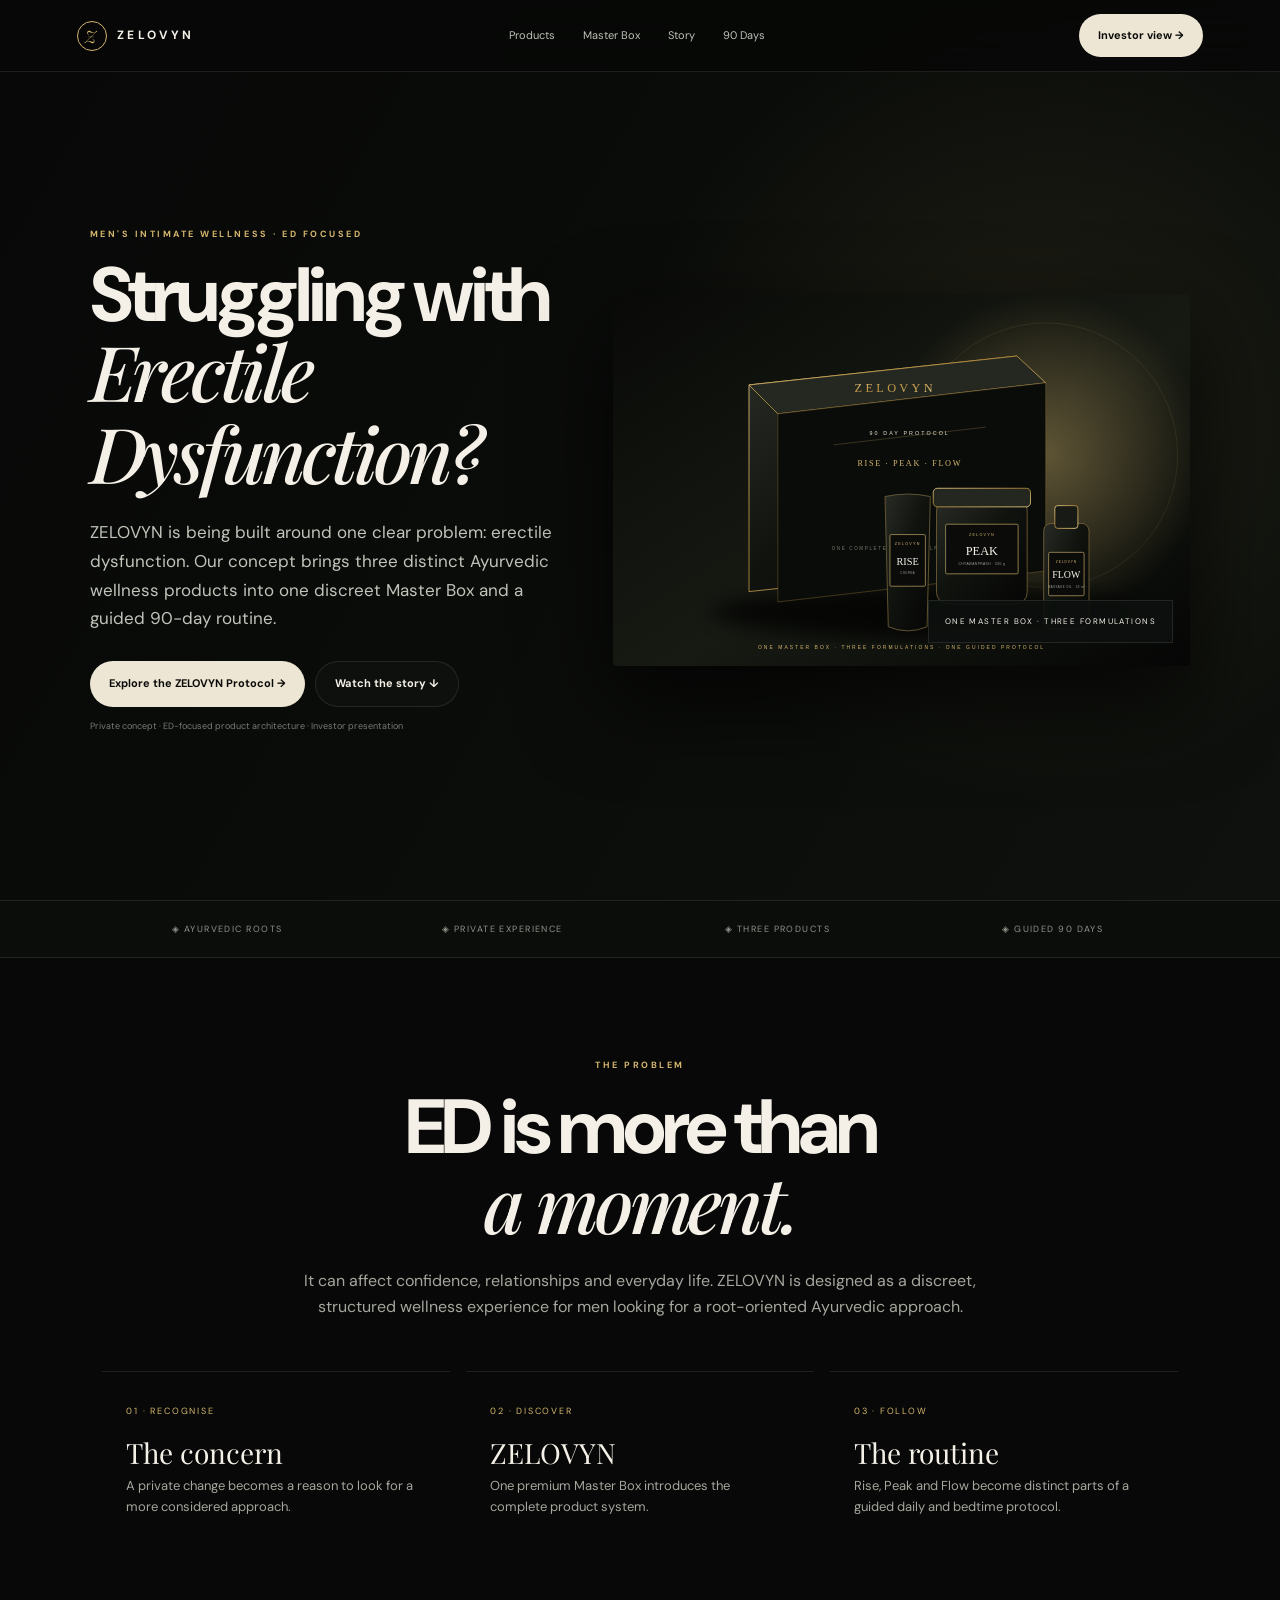
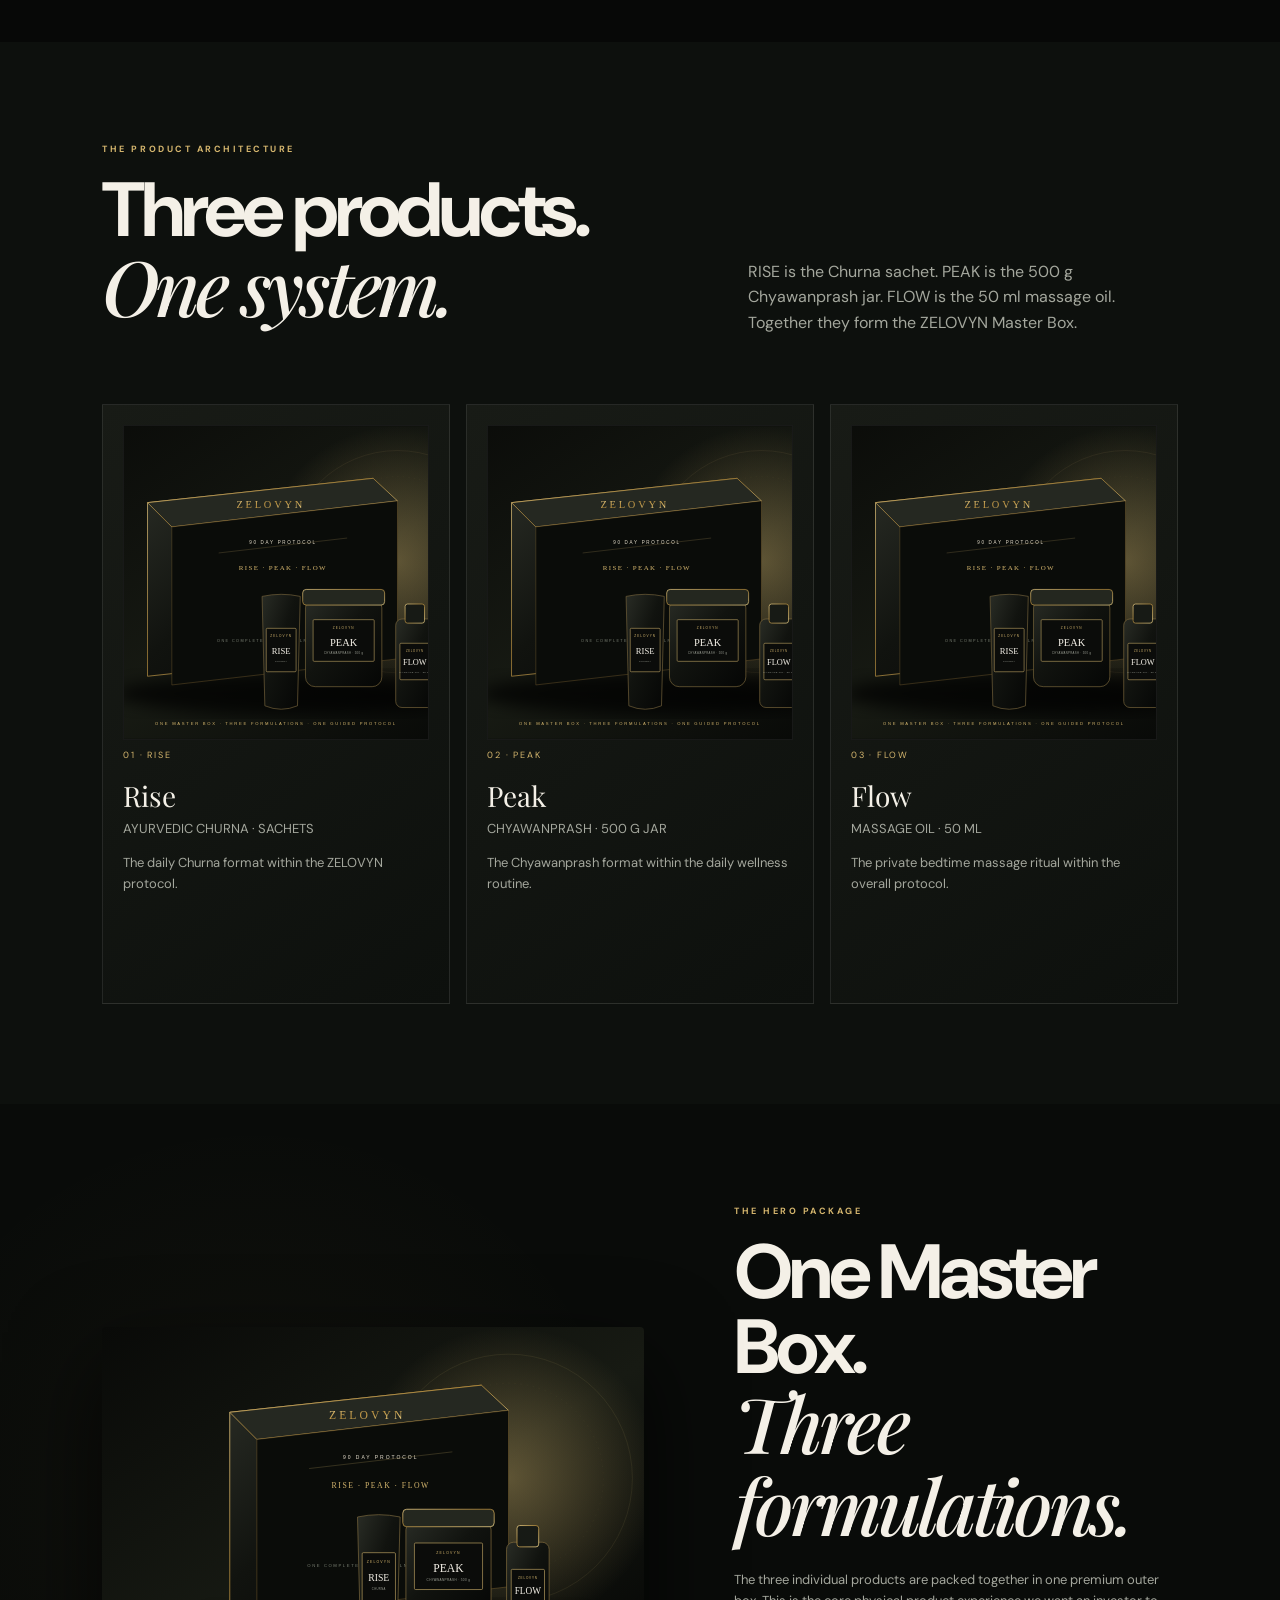
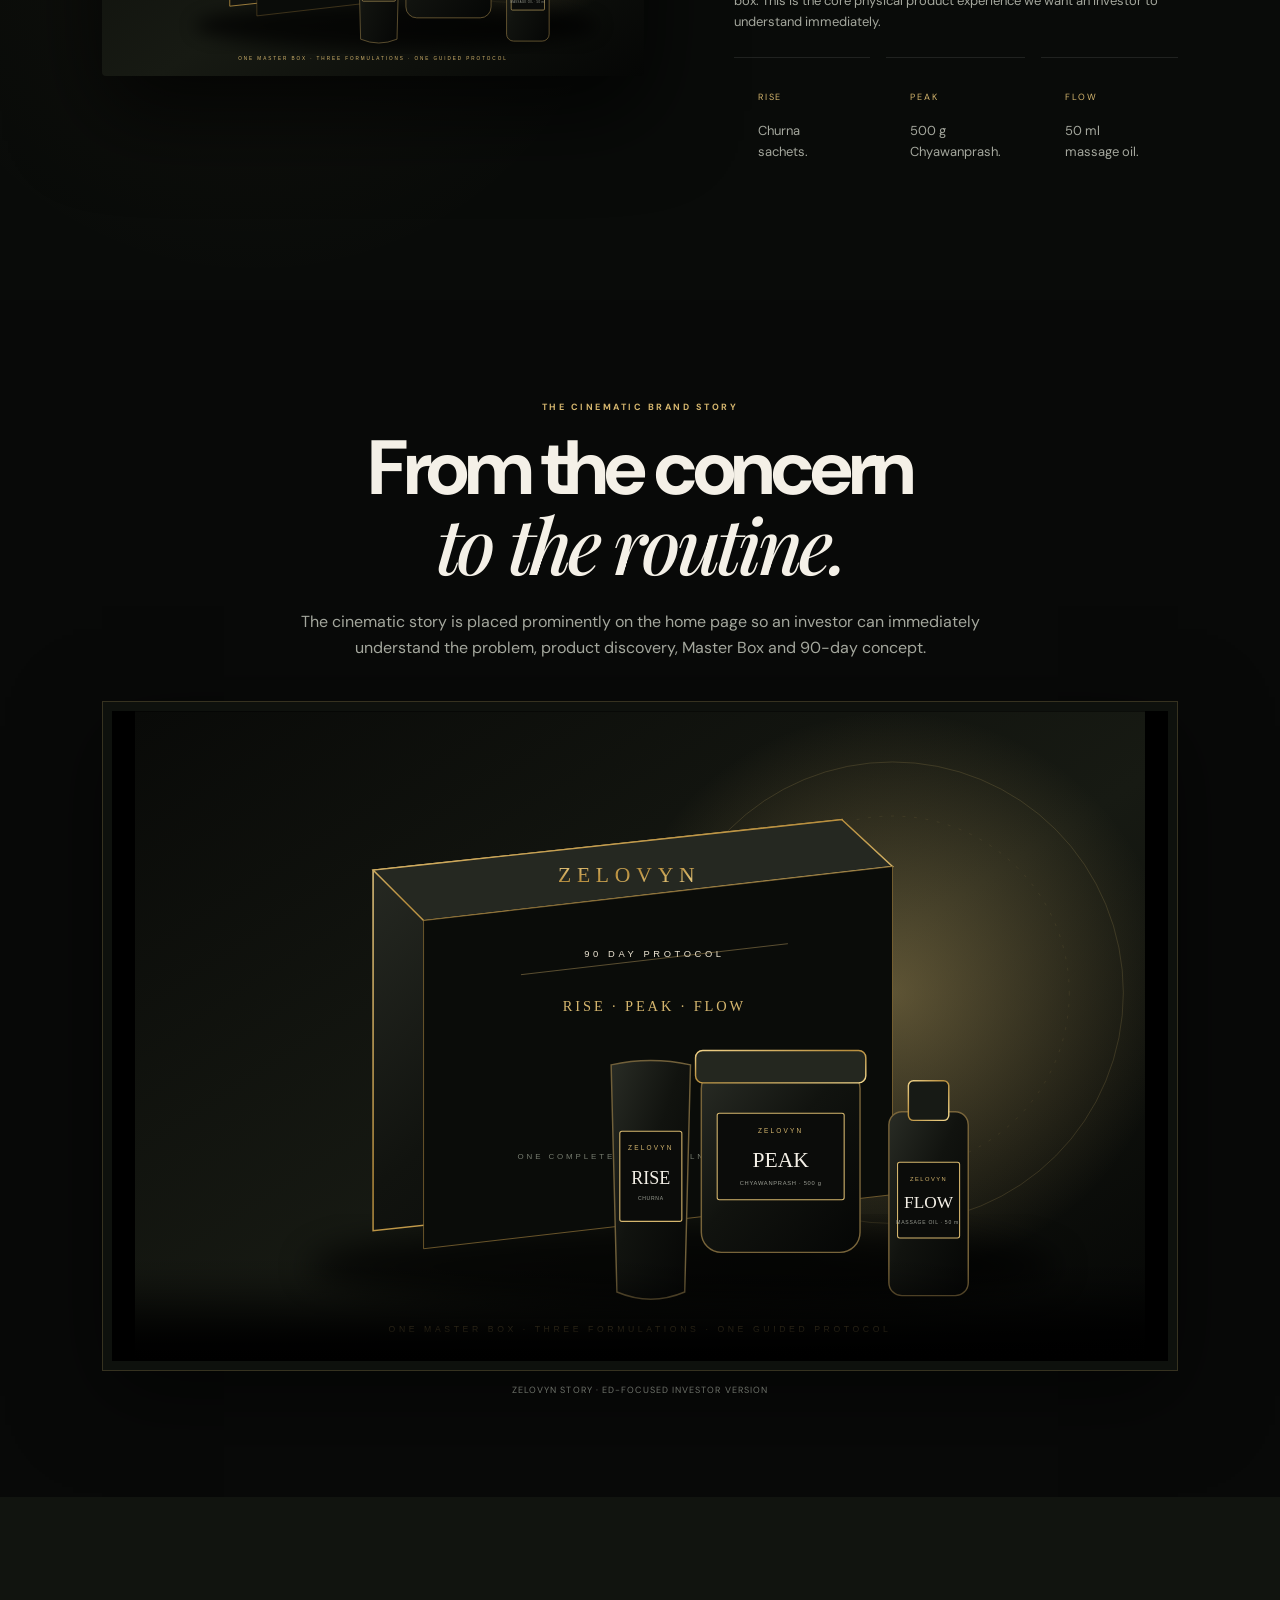
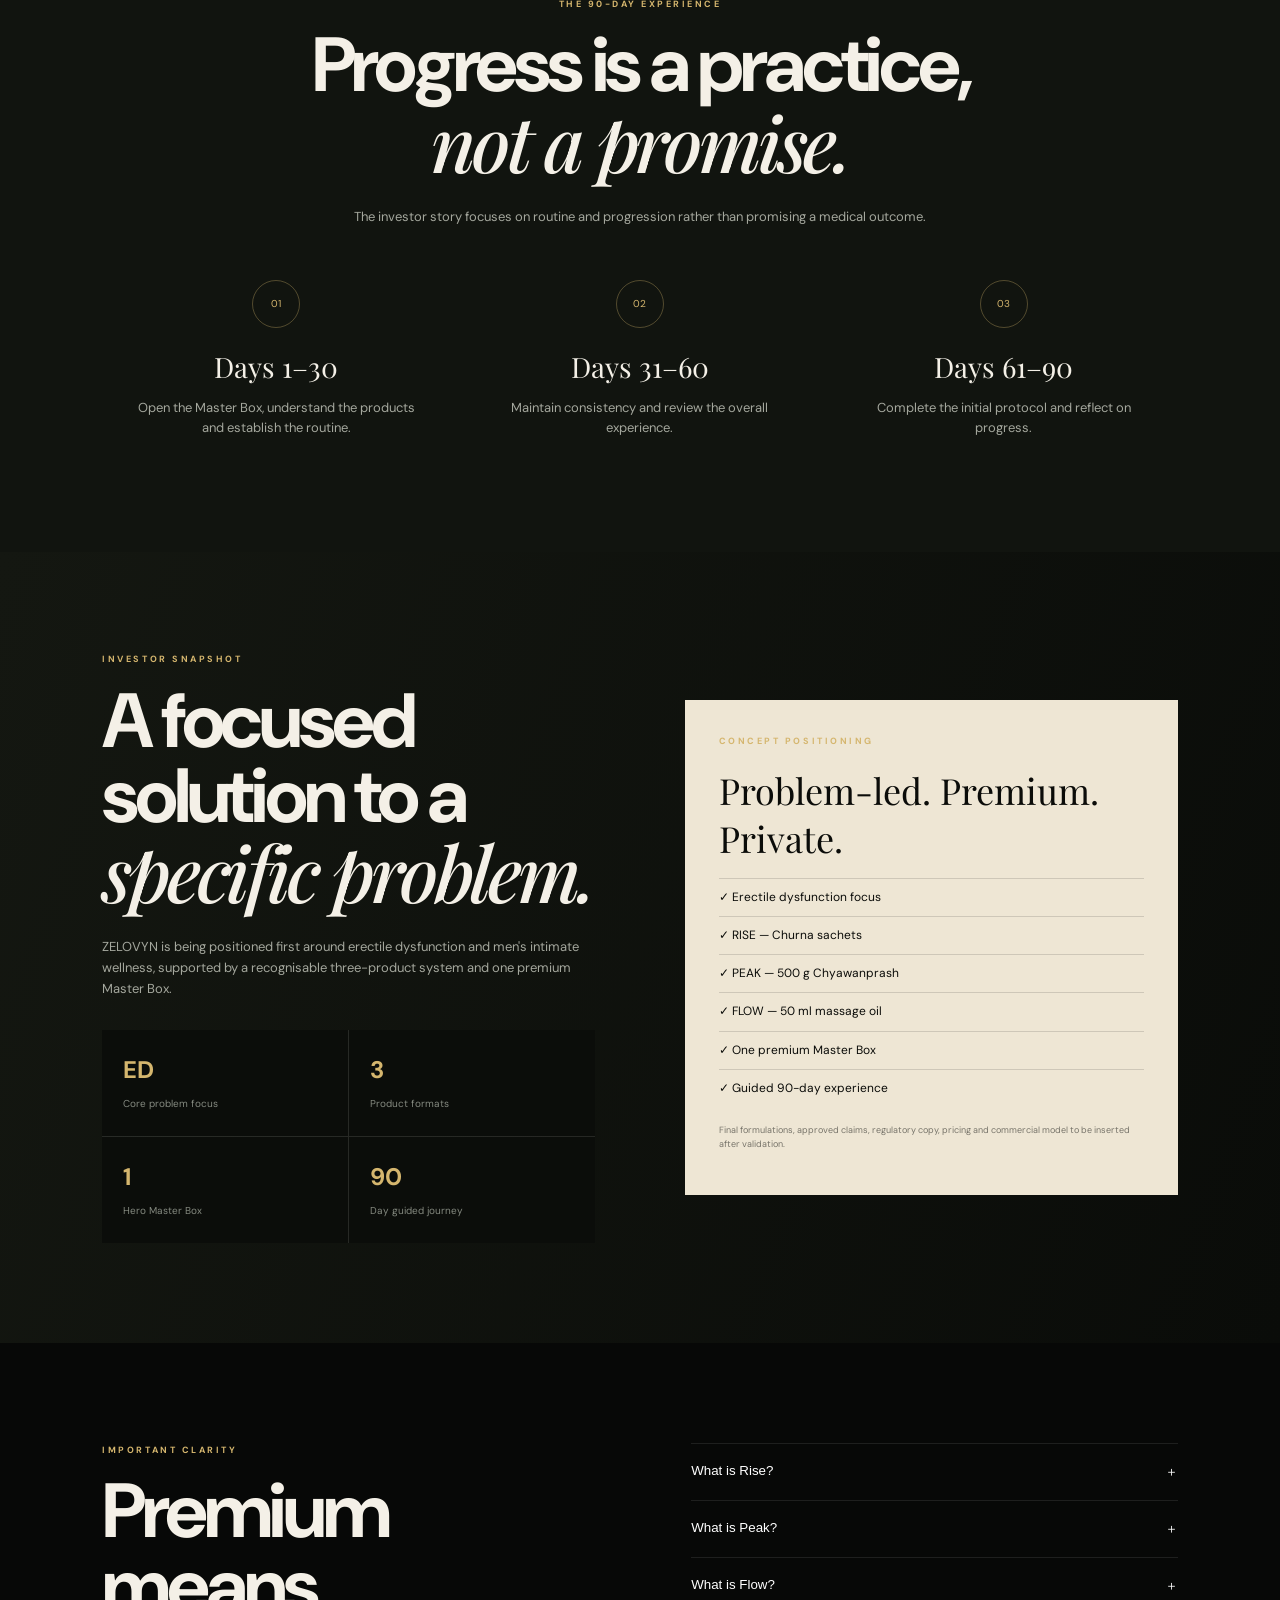
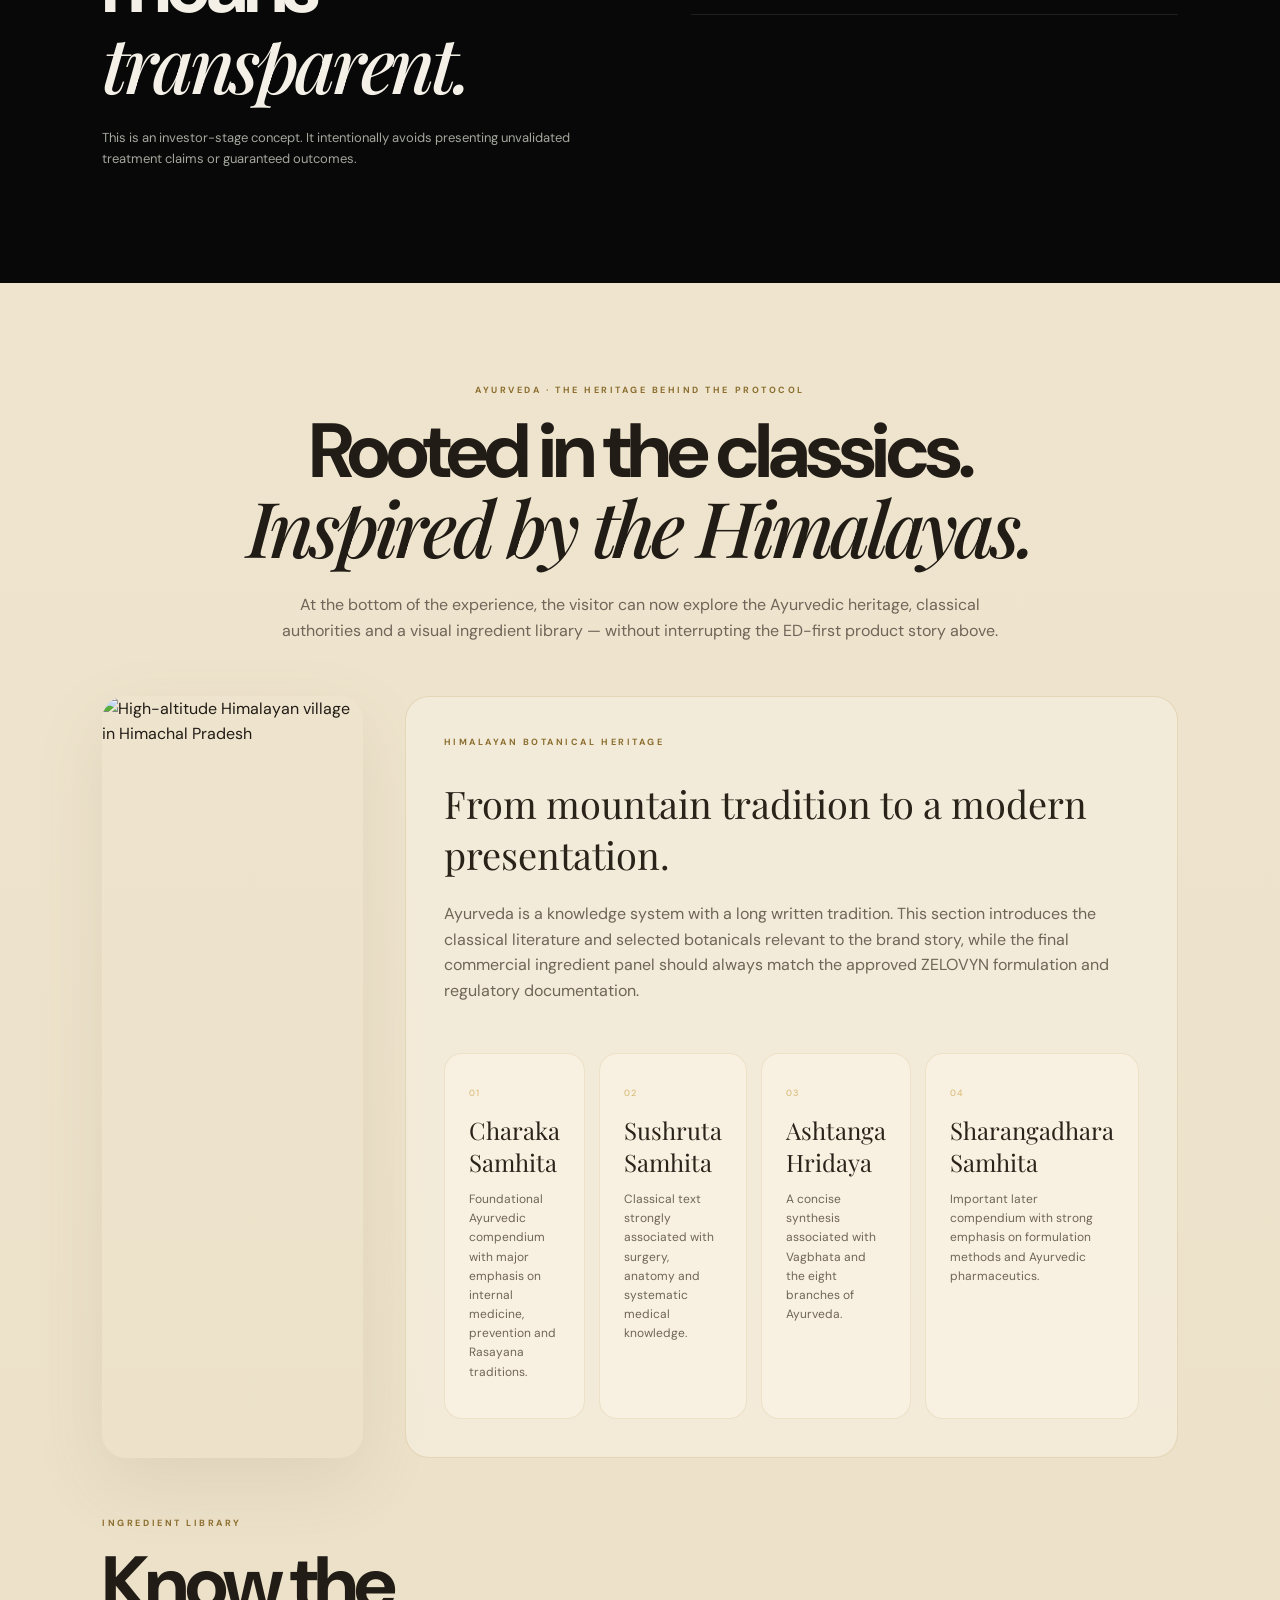
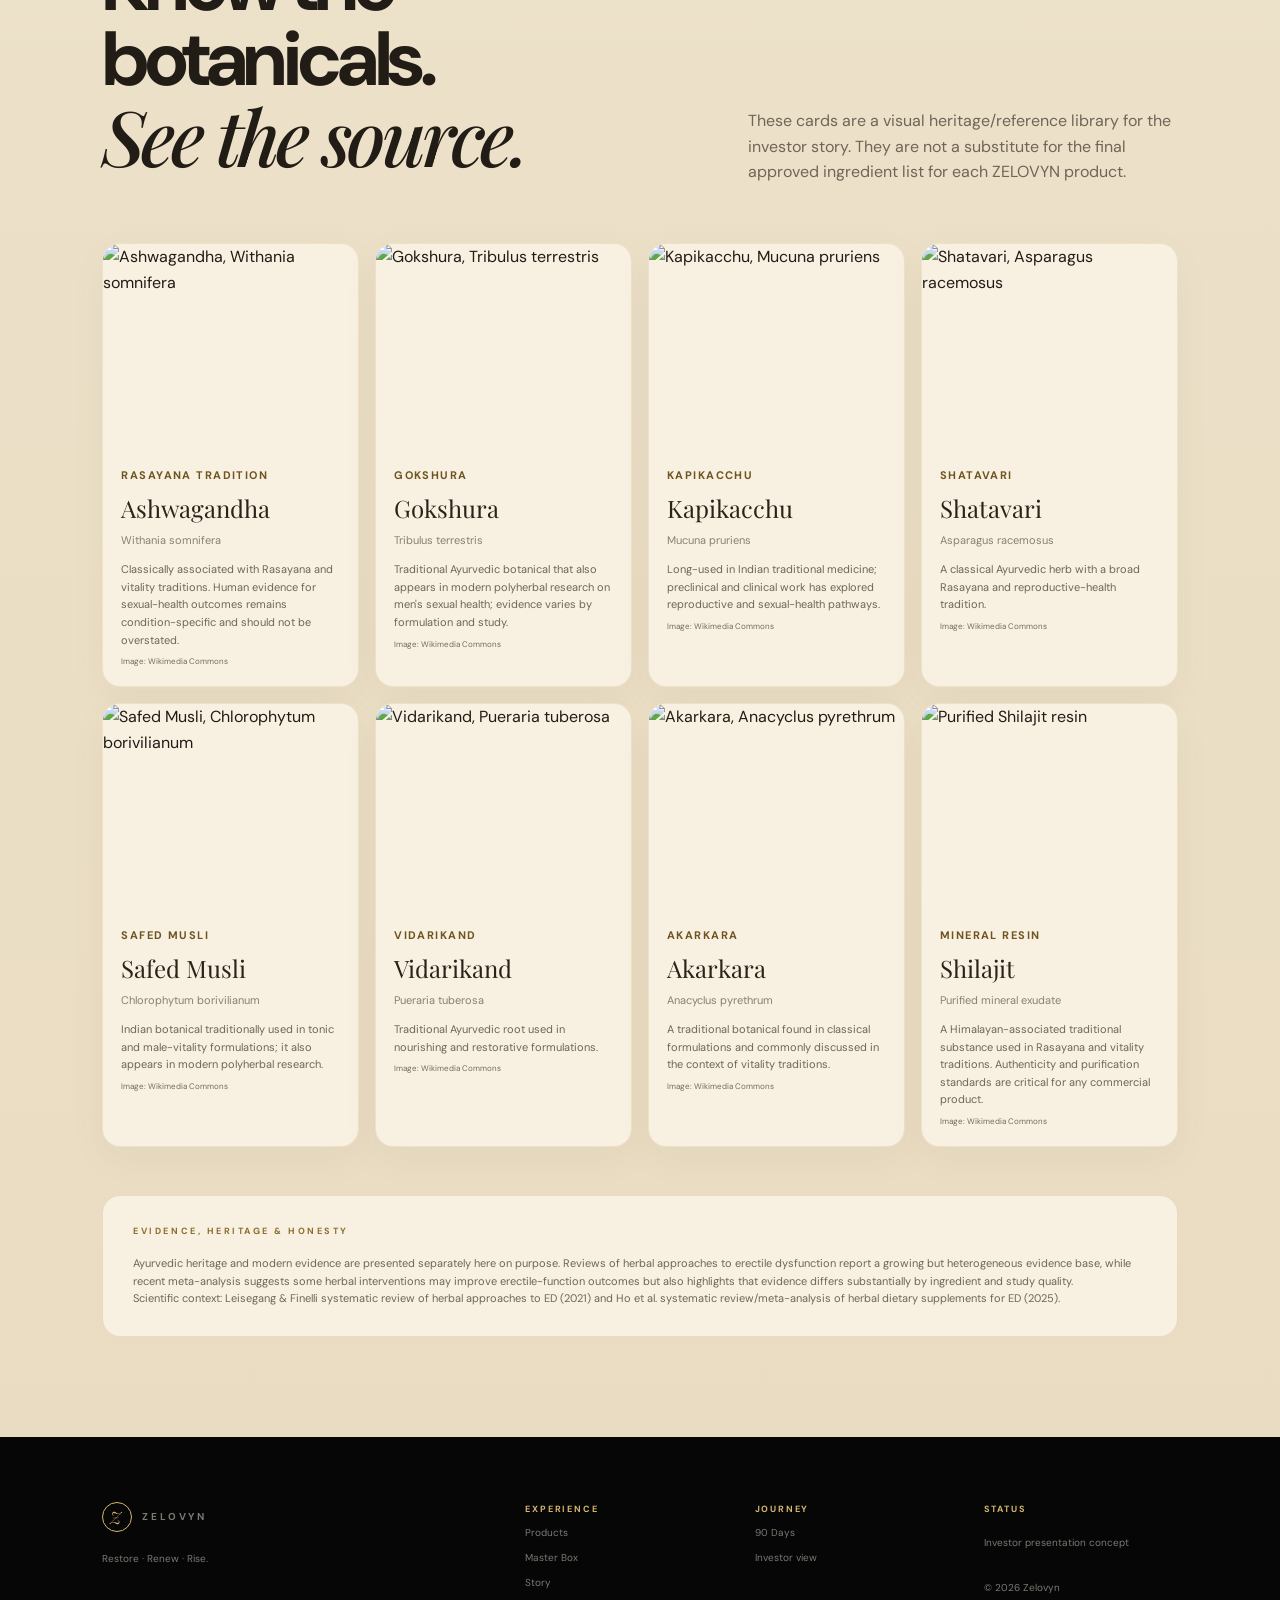
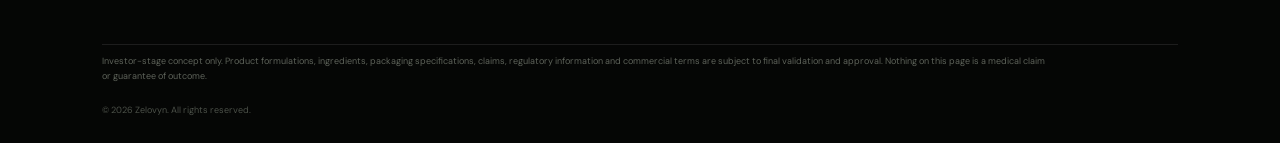
==== commit bfc66ae7: "Add Ayurveda heritage and ingredient library at bottom without changing core page sequence" ====
--- a/index.html
+++ b/index.html
@@ -1 +1 @@
-<!doctype html><html lang="en"><head><meta charset="utf-8"><meta name="viewport" content="width=device-width,initial-scale=1"><title>ZELOVYN — Ayurveda, ED Focus & Master Box</title><meta name="description" content="ZELOVYN — an ED-focused Ayurvedic wellness concept built around Rise Churna, Peak Chyawanprash, Flow massage oil and one premium Master Box."><link rel="preconnect" href="https://fonts.googleapis.com"><link href="https://fonts.googleapis.com/css2?family=DM+Sans:wght@400;500;600;700&family=Playfair+Display:ital,wght@0,500;1,500&display=swap" rel="stylesheet"><style>:root{--bg:#070807;--panel:#0e110d;--ink:#f4f0e7;--muted:#a4a79d;--gold:#d5b66e;--cream:#eee6d4;--paper:#efe4cf;--ink2:#2a251d;--line:#ffffff18;--serif:'Playfair Display',serif;--sans:'DM Sans',sans-serif}*{box-sizing:border-box}html{scroll-behavior:smooth}body{margin:0;background:var(--bg);color:var(--ink);font-family:var(--sans);line-height:1.6}a{color:inherit;text-decoration:none}.nav{height:72px;position:fixed;z-index:50;inset:0 0 auto;display:flex;align-items:center;justify-content:space-between;padding:0 6vw;background:#070807ec;backdrop-filter:blur(18px);border-bottom:1px solid var(--line)}.logo{display:flex;align-items:center;gap:10px;font-size:12px;font-weight:700;letter-spacing:.28em}.mark{width:30px;height:30px;border:1px solid var(--gold);border-radius:50%;display:grid;place-items:center;color:var(--gold);font:italic 17px var(--serif)}.links{display:flex;gap:24px;font-size:11px;color:#bfc1b8}.links a:hover{color:#fff}.btn{display:inline-flex;align-items:center;justify-content:center;padding:13px 19px;border-radius:99px;font-size:11px;font-weight:700}.primary{background:var(--cream);color:#0a0b09}.ghost{border:1px solid var(--line);background:#ffffff05}.ey{font-size:9px;letter-spacing:.28em;color:var(--gold);font-weight:700;margin-bottom:17px}h1,h2{font-size:clamp(50px,6vw,86px);line-height:.98;letter-spacing:-.055em;margin:0 0 22px}em{font-family:var(--serif);font-weight:500}.lead{font-size:17px;color:#c1c4ba;max-width:610px;line-height:1.7}.hero{min-height:900px;padding:125px 7vw 65px;display:grid;grid-template-columns:.9fr 1.1fr;gap:4vw;align-items:center;background:radial-gradient(circle at 80% 45%,#d5b66e18,transparent 35%),linear-gradient(120deg,#070807,#0e110d);overflow:hidden}.heroPhoto{position:relative}.heroPhoto img,.masterPhoto img{width:100%;display:block;border-radius:4px;filter:drop-shadow(0 35px 45px #000b)}.photoTag{position:absolute;right:3%;bottom:6%;padding:14px 16px;background:#0d100ee8;border:1px solid var(--line);font-size:8px;letter-spacing:.18em}.actions{display:flex;gap:10px;flex-wrap:wrap;margin:28px 0 12px}.micro{font-size:9px;color:#777c73}.strip{display:grid;grid-template-columns:repeat(4,1fr);padding:21px 7vw;border-block:1px solid var(--line);background:#0b0d0a}.strip div{text-align:center;color:#8f9389;font-size:9px;letter-spacing:.16em}section{padding:100px 8vw}.center{text-align:center;max-width:1100px;margin:auto}.center p{max-width:720px;margin:auto;color:var(--muted)}.three,.products,.timeline,.texts,.evidence{display:grid;grid-template-columns:repeat(3,1fr);gap:16px;margin-top:52px}.card{padding:24px;border-top:1px solid var(--line);text-align:left}.num,.pill{font-size:9px;letter-spacing:.2em;color:var(--gold)}h3{font:28px var(--serif);margin:12px 0 5px}.muted{color:var(--muted);font-size:13px}.dark{background:#0d100d}.sectionHead{display:flex;justify-content:space-between;align-items:end;gap:50px;margin-bottom:42px}.sectionHead p{max-width:430px;color:var(--muted)}.product{min-height:560px;padding:20px;background:linear-gradient(145deg,#181b16,#0d100d);border:1px solid var(--line);overflow:hidden}.productPhoto{height:310px;overflow:hidden;border:1px solid #ffffff10;background:#080a08}.productPhoto img{width:100%;height:100%;display:block;object-fit:cover;object-position:center}.master{background:radial-gradient(circle at 20% 50%,#d5b66e0b,transparent 35%),#090b09}.masterGrid{display:grid;grid-template-columns:1.1fr .9fr;gap:7vw;align-items:center}.story{background:#080908}.video{max-width:1150px;margin:40px auto 0;border:1px solid #d5b66e33;padding:9px;background:#0e110d;box-shadow:0 25px 80px #0008}.video video{display:block;width:100%;max-height:650px;background:#000}.videoNote{text-align:center;color:#6e736a;font-size:9px;letter-spacing:.12em;margin-top:12px}.journey{text-align:center;background:#11140f}.step{padding:0 25px}.stepNo{width:48px;height:48px;border:1px solid #d5b66e55;border-radius:50%;display:grid;place-items:center;margin:0 auto 20px;color:var(--gold);font-size:10px}.invest{background:linear-gradient(110deg,#141711,#0a0c09)}.investGrid{display:grid;grid-template-columns:1fr 1fr;gap:7vw;align-items:center}.metrics{display:grid;grid-template-columns:1fr 1fr;gap:1px;background:var(--line);margin-top:30px}.metrics div{background:#0b0d0a;padding:21px}.metrics b{display:block;color:var(--gold);font-size:24px}.metrics span{font-size:10px;color:#858a80}.price{background:var(--cream);color:#0b0c09;padding:34px}.price h3{font-size:36px}.price li{list-style:none;border-top:1px solid #0002;padding:9px 0;font-size:12px}.price ul{padding:0}.note{font-size:9px;color:#77746a}.faq{display:grid;grid-template-columns:1fr 1fr;gap:8vw}.faqList{border-top:1px solid var(--line)}.faqItem{border-bottom:1px solid var(--line)}.faqItem button{width:100%;padding:19px 0;background:none;border:0;color:#fff;display:flex;justify-content:space-between;text-align:left;cursor:pointer}.faqItem p{font-size:12px;color:var(--muted);padding:0 20px 18px 0}.alone{background:#10130f}.aloneGrid{display:grid;grid-template-columns:1fr 1.1fr;gap:6vw;align-items:center}.alonePhoto{height:430px;background:linear-gradient(120deg,#11140f,#0a0c0a);overflow:hidden;border:1px solid var(--line)}.alonePhoto img{width:100%;height:100%;object-fit:cover;filter:grayscale(.1) contrast(1.03)}.alonePhoto .imageCaption{color:#f4ead6}.ayur{background:var(--paper);color:var(--ink2);padding:115px 8vw 105px}.ayur .ey{color:#9a7a32}.ayurHead{display:grid;grid-template-columns:1fr 1fr;gap:7vw;align-items:end}.ayurLead{color:#665e53;max-width:600px;font-size:16px}.ayur .heroImage{margin-top:45px;height:390px;overflow:hidden;border-radius:18px;position:relative}.ayur .heroImage img{width:100%;height:100%;object-fit:cover;display:block;filter:sepia(.08)}.imageCaption{position:absolute;bottom:18px;left:18px;background:#18150fe8;color:#f4ead6;padding:10px 14px;border-radius:4px;font-size:9px;letter-spacing:.16em}.texts{grid-template-columns:repeat(4,1fr);margin-top:50px}.textCard{background:#f7f0e3;border:1px solid #b8995c35;border-radius:18px;padding:25px;min-height:245px}.textCard .num{color:#9a7a32}.textCard h3{font-size:25px;color:#2a251d}.textCard p{color:#756e62;font-size:12px}.authorityNote{margin-top:28px;color:#776e60;font-size:11px}.himalaya{display:grid;grid-template-columns:1fr 1fr;gap:18px;margin-top:55px}.imgTall{height:540px;overflow:hidden;border-radius:18px}.imgTall img{width:100%;height:100%;object-fit:cover}.imgStack{display:grid;grid-template-columns:1fr 1fr;gap:18px}.imgStack .tile{height:260px;overflow:hidden;border-radius:18px}.imgStack img{width:100%;height:100%;object-fit:cover}.ayur .miniGrid{display:grid;grid-template-columns:repeat(3,1fr);gap:18px;margin-top:65px}.ayur .mini{background:#f7f0e3;padding:26px;border-radius:18px}.ayur .mini h3{font-size:23px;color:#2a251d}.ayur .mini p{color:#756e62;font-size:12px}.evidence{grid-template-columns:1fr 1fr;gap:18px;margin-top:45px}.eCard{background:#f7f0e3;border:1px solid #b8995c35;border-radius:18px;padding:25px}.eCard b{color:#8d6d28;font-size:12px;letter-spacing:.12em}.eCard p{color:#756e62;font-size:12px}.sourceLinks{display:flex;flex-wrap:wrap;gap:8px;margin-top:28px}.sourceLinks a{font-size:10px;color:#765b24;border:1px solid #b8995c66;padding:8px 10px;border-radius:99px;background:#fff9ef}.credits{margin-top:35px;padding-top:18px;border-top:1px solid #9b875e55;color:#766f63;font-size:9px;line-height:1.7}.credits a{text-decoration:underline}.disclaimerBox{margin-top:22px;padding:14px 16px;background:#e5dac4;border-left:3px solid #b08a3c;color:#655d52;font-size:10px}.footer{display:grid;grid-template-columns:2fr 1fr 1fr 1fr;gap:35px;padding:65px 8vw 25px;background:#050605}.footer div{display:flex;flex-direction:column;gap:9px}.footer b{font-size:9px;color:var(--gold);letter-spacing:.2em}.footer a,.footer p{font-size:10px;color:#777c73}.footer .logo{color:#fff}.disclaimer{font-size:9px;color:#5e635a;max-width:950px;margin:20px 0 0}.copy{font-size:9px;color:#4c5149;margin-top:20px}@media(max-width:950px){.links{display:none}.hero,.masterGrid,.investGrid,.faq,.aloneGrid,.ayurHead,.himalaya{grid-template-columns:1fr}.three,.products,.timeline,.texts,.evidence,.ayur .miniGrid{grid-template-columns:1fr}.sectionHead{display:block}.strip{grid-template-columns:1fr 1fr;gap:14px}.footer{grid-template-columns:1fr 1fr}.heroPhoto{order:-1}.ayur .heroImage{height:320px}.imgTall{height:420px}}@media(max-width:500px){.strip,.footer{grid-template-columns:1fr}.hero h1{font-size:53px}section{padding:78px 6vw}.ayur{padding:80px 6vw}.ayur .heroImage{height:240px}.imgStack{grid-template-columns:1fr}.imgStack .tile{height:220px}.alonePhoto{height:320px}}</style></head><body><header class="nav"><a class="logo" href="#top"><span class="mark">Z</span>ZELOVYN</a><nav class="links"><a href="#ayurveda">Ayurveda</a><a href="#products">Products</a><a href="#master">Master Box</a><a href="#story">Story</a><a href="#journey">90 Days</a></nav><a class="btn primary" href="#investor">Investor view →</a></header><section class="hero" id="top"><div><div class="ey">AYURVEDIC FOUNDATION · MEN'S INTIMATE WELLNESS · ED FOCUSED</div><h1>Struggling with<br><em>Erectile Dysfunction?</em></h1><p class="lead">ZELOVYN is being built around one clear problem: erectile dysfunction — with an Ayurvedic-first product architecture, a discreet Master Box and a guided 90-day routine.</p><div class="actions"><a class="btn primary" href="#ayurveda">Discover the Ayurveda →</a><a class="btn ghost" href="#master">Explore the Master Box ↓</a></div><div class="micro">Investor concept · Product architecture · Ayurveda heritage</div></div><div class="heroPhoto"><img src="./zelovyn-products.svg" alt="ZELOVYN Master Box with Rise Churna, Peak Chyawanprash and Flow massage oil"><div class="photoTag">ONE MASTER BOX · THREE FORMULATIONS</div></div></section><div class="strip"><div>◈ AYURVEDIC ROOTS</div><div>◈ PRIVATE EXPERIENCE</div><div>◈ THREE PRODUCTS</div><div>◈ GUIDED 90 DAYS</div></div><section class="alone"><div class="aloneGrid"><div><div class="ey">YOU ARE NOT ALONE</div><h2>You don't have to<br><em>stay silent.</em></h2><p class="muted">ED can be difficult to talk about. ZELOVYN is designed to make the first step easier: recognise the concern, open a private conversation, then explore an Ayurvedic-led routine.</p><div class="actions"><a class="btn primary" href="#investor">Start the conversation →</a></div></div><div class="alonePhoto"><img src="https://commons.wikimedia.org/wiki/Special:Redirect/file/Himalayan_villages_himachal_pradesh_India.jpg" alt="Himalayan village in Himachal Pradesh"><div class="imageCaption">TRADITION · PLACE · HERITAGE</div></div></div></section><section id="problem"><div class="center"><div class="ey">THE PROBLEM</div><h2>ED is more than<br><em>a moment.</em></h2><p>It can affect confidence, relationships and everyday life. ZELOVYN is positioned as a discreet, structured wellness experience for men looking for an Ayurvedic-first approach, not as a substitute for medical diagnosis or care.</p><div class="three"><div class="card"><span class="num">01 · RECOGNISE</span><h3>The concern</h3><p class="muted">A private change becomes a reason to look for a more considered approach.</p></div><div class="card"><span class="num">02 · DISCOVER</span><h3>ZELOVYN</h3><p class="muted">One premium Master Box introduces the complete product system.</p></div><div class="card"><span class="num">03 · FOLLOW</span><h3>The routine</h3><p class="muted">Rise, Peak and Flow become distinct parts of a guided daily and bedtime protocol.</p></div></div></div></section><section class="ayur" id="ayurveda"><div class="ayurHead"><div><div class="ey">AYURVEDA · ROOTS · HERITAGE</div><h2>Rooted in the <em>classics.</em><br>Inspired by the Himalayas.</h2></div><p class="ayurLead">ZELOVYN's story connects a living Indian medical tradition with a modern premium experience. The Himalayas are part of the botanical and cultural story we want people to feel — while recognising that not every Ayurvedic ingredient is Himalayan.</p></div><div class="heroImage"><img src="https://commons.wikimedia.org/wiki/Special:Redirect/file/Snow-capped_Himalayan_mountains_in_Himachal_Pradesh,_India.jpg" alt="Snow-capped Himalayan mountains in Himachal Pradesh"><div class="imageCaption">HIMALAYAN BOTANICAL HERITAGE · INDIA</div></div><div class="texts"><article class="textCard"><span class="num">01 · CHARAKA SAMHITA</span><h3>Medicine &amp; Rasayana</h3><p>A foundational Ayurvedic medical compendium. It includes major clinical topics as well as Rasayana and Vajikarana within the wider Ayurvedic framework.</p></article><article class="textCard"><span class="num">02 · SUSHRUTA SAMHITA</span><h3>Surgery &amp; Anatomy</h3><p>A foundational classical text best known for surgery, anatomy and therapeutics, and an important part of the classical Ayurvedic canon.</p></article><article class="textCard"><span class="num">03 · ASHTANGA HRIDAYA</span><h3>The Eight Branches</h3><p>Vagbhata's synthesis of Ayurveda, organised across six sections and covering the eight branches, including Jara and Vrshya traditions.</p></article><article class="textCard"><span class="num">04 · SHARANGADHARA</span><h3>The Pharmacy Logic</h3><p>A later practical text especially important for preparation and pharmaceutics — including powders, decoctions, medicated oils and other dosage forms.</p></article></div><p class="authorityNote">These texts are presented as historical/classical authorities of Ayurveda, not as proof that a modern product automatically reproduces every classical indication or outcome.</p><div class="himalaya"><div class="imgTall"><img src="https://commons.wikimedia.org/wiki/Special:Redirect/file/Folk_of_himachal_india.jpg" alt="People from Himachal Pradesh cultural heritage"></div><div class="imgStack"><div class="tile"><img src="https://commons.wikimedia.org/wiki/Special:Redirect/file/Complete_Local_herbal_medicine.jpg" alt="Local herbal medicine from Manali"></div><div class="tile"><img src="https://commons.wikimedia.org/wiki/Special:Redirect/file/Dactylorhiza_hatagirea_1.jpg" alt="Himalayan medicinal plant Dactylorhiza hatagirea"></div><div class="tile"><img src="https://commons.wikimedia.org/wiki/Special:Redirect/file/Page_of_text_from_the_Susrutasamhita_Wellcome_L0034906.jpg" alt="Page of text from the Sushruta Samhita"></div><div class="tile"><img src="https://commons.wikimedia.org/wiki/Special:Redirect/file/Himalayan_villages_himachal_pradesh_India.jpg" alt="Himalayan village in Himachal Pradesh"></div></div></div><div class="ayur miniGrid"><article class="mini"><div class="num">TRADITION</div><h3>Prepared with intention.</h3><p>Ayurveda is not only about ingredients. Classical texts describe preparation, dosage form, timing, diet, conduct and individual context as part of the larger system.</p></article><article class="mini"><div class="num">BOTANICALS</div><h3>Plants have a story.</h3><p>India's medicinal-plant heritage is broad. Some plants are Himalayan; many important Ayurvedic herbs come from other regions too.</p></article><article class="mini"><div class="num">MODERN BRAND</div><h3>Ancient roots. Clear design.</h3><p>ZELOVYN translates that heritage into a discreet, structured consumer experience through three clear formats and one Master Box.</p></article></div><div class="evidence"><article class="eCard"><b>MODERN EVIDENCE · ED</b><p>A 2021 systematic review identified 42 placebo-controlled trials across alternative and herbal approaches to ED. Evidence was heterogeneous; some botanicals showed promising signals, but the review also highlighted limited evidence and the need for better trials.</p></article><article class="eCard"><b>MODERN EVIDENCE · CHYAWANPRASH</b><p>Chyawanprash has a long traditional history, but a critical review notes that human clinical-trial evidence remains limited compared with its widespread traditional use.</p></article></div><div class="sourceLinks"><a href="https://www.ncbi.nlm.nih.gov/nlmcatalog/272532" target="_blank" rel="noopener">NLM · Charaka Samhita</a><a href="https://www.ncbi.nlm.nih.gov/nlmcatalog/9409554" target="_blank" rel="noopener">NLM · Ashtanga Hridaya</a><a href="https://pmc.ncbi.nlm.nih.gov/articles/PMC8451697/" target="_blank" rel="noopener">ED Herbal Evidence Review</a><a href="https://pmc.ncbi.nlm.nih.gov/articles/PMC11387087/" target="_blank" rel="noopener">Chyawanprash Evidence Review</a></div><div class="disclaimerBox">Investor-stage education only. Final product ingredients, sourcing, licences, dosage, claims and clinical substantiation must be validated against the actual ZELOVYN formulations before commercial launch.</div><div class="credits">Image sources: Wikimedia Commons — Himalayan village (CC0); local herbal medicine, Himachal cultural/plant images (CC BY-SA where stated); Sushruta text image from the Wellcome Collection. The links above are provided for source transparency and licensing.</div></section><section class="dark" id="products"><div class="sectionHead"><div><div class="ey">THE PRODUCT ARCHITECTURE</div><h2>Three products.<br><em>One system.</em></h2></div><p>RISE is the Churna sachet. PEAK is the 500 g Chyawanprash jar. FLOW is the 50 ml massage oil. Together they form the ZELOVYN Master Box.</p></div><div class="products"><article class="product"><div class="productPhoto"><img src="./zelovyn-products.svg" alt="ZELOVYN Rise Churna sachets"></div><span class="pill">01 · RISE</span><h3>Rise</h3><div class="muted">AYURVEDIC CHURNA · SACHETS</div><p class="muted">The daily Churna format within the ZELOVYN protocol.</p></article><article class="product"><div class="productPhoto"><img src="./zelovyn-products.svg" alt="ZELOVYN Peak 500 g Chyawanprash jar"></div><span class="pill">02 · PEAK</span><h3>Peak</h3><div class="muted">CHYAWANPRASH · 500 G JAR</div><p class="muted">The Chyawanprash format within the daily wellness routine.</p></article><article class="product"><div class="productPhoto"><img src="./zelovyn-products.svg" alt="ZELOVYN Flow 50 ml massage oil bottle"></div><span class="pill">03 · FLOW</span><h3>Flow</h3><div class="muted">MASSAGE OIL · 50 ML</div><p class="muted">The private bedtime massage ritual within the overall protocol.</p></article></div></section><section class="master" id="master"><div class="masterGrid"><div class="masterPhoto"><img src="./zelovyn-products.svg" alt="ZELOVYN premium Master Box with Rise, Peak and Flow"></div><div><div class="ey">THE HERO PACKAGE</div><h2>One Master Box.<br><em>Three formulations.</em></h2><p class="muted">The three individual products are packed together in one premium outer box. This is the core physical product experience we want an investor to understand immediately.</p><div class="three" style="margin-top:25px"><div class="card"><span class="num">RISE</span><p class="muted">Churna sachets.</p></div><div class="card"><span class="num">PEAK</span><p class="muted">500 g Chyawanprash.</p></div><div class="card"><span class="num">FLOW</span><p class="muted">50 ml massage oil.</p></div></div></div></div></section><section class="story" id="story"><div class="center"><div class="ey">THE CINEMATIC BRAND STORY</div><h2>From the concern<br><em>to the routine.</em></h2><p>The cinematic story is placed prominently on the home page so an investor can immediately understand the problem, product discovery, Master Box and 90-day concept.</p></div><div class="video"><video controls playsinline preload="metadata" poster="./zelovyn-products.svg"><source src="./zelovyn-story-v1.mp4" type="video/mp4">Your browser does not support video.</video></div><div class="videoNote">ZELOVYN STORY · ED-FOCUSED INVESTOR VERSION</div></section><section class="journey" id="journey"><div class="ey">THE 90-DAY EXPERIENCE</div><h2>Progress is a practice,<br><em>not a promise.</em></h2><p class="muted">The investor story focuses on routine and progression rather than promising a medical outcome.</p><div class="timeline"><div class="step"><div class="stepNo">01</div><h3>Days 1–30</h3><p class="muted">Open the Master Box, understand the products and establish the routine.</p></div><div class="step"><div class="stepNo">02</div><h3>Days 31–60</h3><p class="muted">Maintain consistency and review the overall experience.</p></div><div class="step"><div class="stepNo">03</div><h3>Days 61–90</h3><p class="muted">Complete the initial protocol and reflect on progress.</p></div></div></section><section class="invest" id="investor"><div class="investGrid"><div><div class="ey">INVESTOR SNAPSHOT</div><h2>A focused solution to a<br><em>specific problem.</em></h2><p class="muted">ZELOVYN is being positioned first around erectile dysfunction and men's intimate wellness, supported by a recognisable three-product system and one premium Master Box.</p><div class="metrics"><div><b>ED</b><span>Core problem focus</span></div><div><b>3</b><span>Product formats</span></div><div><b>1</b><span>Hero Master Box</span></div><div><b>90</b><span>Day guided journey</span></div></div></div><div class="price"><div class="ey">CONCEPT POSITIONING</div><h3>Problem-led. Ayurvedic. Private.</h3><ul><li>✓ ED-focused positioning</li><li>✓ Ayurvedic heritage layer</li><li>✓ RISE — Churna sachets</li><li>✓ PEAK — 500 g Chyawanprash</li><li>✓ FLOW — 50 ml massage oil</li><li>✓ One premium Master Box</li></ul><p class="note">Pricing, margins, unit economics, formulations and final commercial model will be inserted after business validation.</p></div></div></section><section class="faq"><div><div class="ey">IMPORTANT CLARITY</div><h2>Premium means<br><em>transparent.</em></h2><p class="muted">This is an investor-stage concept. Final formulations, ingredients, approved claims and regulatory information will be inserted after validation.</p></div><div class="faqList"><div class="faqItem"><button onclick="f(this)">What is Rise? <span>＋</span></button><p hidden>Rise is the planned Ayurvedic Churna product, presented in individual sachets.</p></div><div class="faqItem"><button onclick="f(this)">What is Peak? <span>＋</span></button><p hidden>Peak is the planned Chyawanprash product, presented as a 500 g premium jar.</p></div><div class="faqItem"><button onclick="f(this)">What is Flow? <span>＋</span></button><p hidden>Flow is the planned 50 ml massage oil for the bedtime ritual.</p></div><div class="faqItem"><button onclick="f(this)">Does ZELOVYN claim to cure ED? <span>＋</span></button><p hidden>No. The investor site explains the ED problem and the Ayurvedic product concept without guaranteeing a medical outcome.</p></div></div></section><footer><div class="footer"><div><a class="logo" href="#top"><span class="mark">Z</span>ZELOVYN</a><p>Restore · Renew · Rise.</p></div><div><b>EXPERIENCE</b><a href="#ayurveda">Ayurveda</a><a href="#products">Products</a><a href="#master">Master Box</a></div><div><b>JOURNEY</b><a href="#story">Story</a><a href="#journey">90 Days</a><a href="#investor">Investor view</a></div><div><b>STATUS</b><p>Investor presentation concept</p><p>© 2026 Zelovyn</p></div></div><p class="disclaimer">Investor-stage concept only. Product formulations, ingredients, packaging specifications, claims, regulatory information and commercial terms are subject to final validation and approval. Nothing on this page is a medical claim or guarantee of outcome.</p><div class="copy">© 2026 Zelovyn. All rights reserved.</div></footer><script>function f(b){const p=b.nextElementSibling;p.hidden=!p.hidden}</script></body></html>+<!doctype html><html lang="en"><head><meta charset="utf-8"><meta name="viewport" content="width=device-width,initial-scale=1"><title>ZELOVYN — Investor Ready</title><meta name="description" content="ZELOVYN — Erectile dysfunction focused men's wellness platform with Rise Churna, Peak Chyawanprash and Flow massage oil, presented in one premium Master Box."><link rel="preconnect" href="https://fonts.googleapis.com"><link href="https://fonts.googleapis.com/css2?family=DM+Sans:wght@400;500;600;700&family=Playfair+Display:ital,wght@0,500;1,500&display=swap" rel="stylesheet"><style>:root{--bg:#070807;--panel:#0e110d;--ink:#f4f0e7;--muted:#a4a79d;--gold:#d5b66e;--cream:#eee6d4;--line:#ffffff18;--serif:'Playfair Display',serif;--sans:'DM Sans',sans-serif}*{box-sizing:border-box}html{scroll-behavior:smooth}body{margin:0;background:var(--bg);color:var(--ink);font-family:var(--sans);line-height:1.6}a{color:inherit;text-decoration:none}.nav{height:72px;position:fixed;z-index:20;inset:0 0 auto;display:flex;align-items:center;justify-content:space-between;padding:0 6vw;background:#070807e8;backdrop-filter:blur(18px);border-bottom:1px solid var(--line)}.logo{display:flex;align-items:center;gap:10px;font-size:12px;font-weight:700;letter-spacing:.28em}.mark{width:30px;height:30px;border:1px solid var(--gold);border-radius:50%;display:grid;place-items:center;color:var(--gold);font:italic 17px var(--serif)}.links{display:flex;gap:28px;font-size:11px;color:#bfc1b8}.btn{display:inline-flex;align-items:center;justify-content:center;padding:13px 19px;border-radius:99px;font-size:11px;font-weight:700}.primary{background:var(--cream);color:#0a0b09}.ghost{border:1px solid var(--line);background:#ffffff05}.ey{font-size:9px;letter-spacing:.28em;color:var(--gold);font-weight:700;margin-bottom:17px}h1,h2{font-size:clamp(50px,6vw,86px);line-height:.98;letter-spacing:-.055em;margin:0 0 22px}em{font-family:var(--serif);font-weight:500}.lead{font-size:17px;color:#c1c4ba;max-width:600px;line-height:1.7}.hero{min-height:900px;padding:125px 7vw 65px;display:grid;grid-template-columns:.9fr 1.1fr;gap:4vw;align-items:center;background:radial-gradient(circle at 80% 45%,#d5b66e18,transparent 35%),linear-gradient(120deg,#070807,#0e110d);overflow:hidden}.heroPhoto img,.masterPhoto img{width:100%;display:block;border-radius:4px;filter:drop-shadow(0 35px 45px #000b)}.heroPhoto{position:relative}.photoTag{position:absolute;right:3%;bottom:6%;padding:14px 16px;background:#0d100ee8;border:1px solid var(--line);font-size:8px;letter-spacing:.18em}.actions{display:flex;gap:10px;flex-wrap:wrap;margin:28px 0 12px}.micro{font-size:9px;color:#777c73}.strip{display:grid;grid-template-columns:repeat(4,1fr);padding:21px 7vw;border-block:1px solid var(--line);background:#0b0d0a}.strip div{text-align:center;color:#8f9389;font-size:9px;letter-spacing:.16em}section{padding:100px 8vw}.center{text-align:center;max-width:1100px;margin:auto}.center p{max-width:720px;margin:auto;color:var(--muted)}.three,.products,.timeline{display:grid;grid-template-columns:repeat(3,1fr);gap:16px;margin-top:52px}.card{padding:24px;border-top:1px solid var(--line);text-align:left}.num,.pill{font-size:9px;letter-spacing:.2em;color:var(--gold)}h3{font:28px var(--serif);margin:12px 0 5px}.muted{color:var(--muted);font-size:13px}.dark{background:#0d100d}.sectionHead{display:flex;justify-content:space-between;align-items:end;gap:50px;margin-bottom:42px}.sectionHead p{max-width:430px;color:var(--muted)}.product{min-height:600px;padding:20px;background:linear-gradient(145deg,#181b16,#0d100d);border:1px solid var(--line);overflow:hidden}.productPhoto{height:315px;overflow:hidden;border:1px solid #ffffff10;background:#080a08}.productPhoto img{width:100%;height:100%;display:block;object-fit:cover;object-position:center}.master{background:radial-gradient(circle at 20% 50%,#d5b66e0b,transparent 35%),#090b09}.masterGrid{display:grid;grid-template-columns:1.1fr .9fr;gap:7vw;align-items:center}.story{background:#080908}.video{max-width:1150px;margin:40px auto 0;border:1px solid #d5b66e33;padding:9px;background:#0e110d;box-shadow:0 25px 80px #0008}.video video{display:block;width:100%;max-height:650px;background:#000}.videoNote{text-align:center;color:#6e736a;font-size:9px;letter-spacing:.12em;margin-top:12px}.journey{text-align:center;background:#11140f}.step{padding:0 25px}.stepNo{width:48px;height:48px;border:1px solid #d5b66e55;border-radius:50%;display:grid;place-items:center;margin:0 auto 20px;color:var(--gold);font-size:10px}.invest{background:linear-gradient(110deg,#141711,#0a0c09)}.investGrid{display:grid;grid-template-columns:1fr 1fr;gap:7vw;align-items:center}.metrics{display:grid;grid-template-columns:1fr 1fr;gap:1px;background:var(--line);margin-top:30px}.metrics div{background:#0b0d0a;padding:21px}.metrics b{display:block;color:var(--gold);font-size:24px}.metrics span{font-size:10px;color:#858a80}.price{background:var(--cream);color:#0b0c09;padding:34px}.price h3{font-size:36px}.price li{list-style:none;border-top:1px solid #0002;padding:9px 0;font-size:12px}.price ul{padding:0}.note{font-size:9px;color:#77746a}.faq{display:grid;grid-template-columns:1fr 1fr;gap:8vw}.faqList{border-top:1px solid var(--line)}.faqItem{border-bottom:1px solid var(--line)}.faqItem button{width:100%;padding:19px 0;background:none;border:0;color:#fff;display:flex;justify-content:space-between;text-align:left;cursor:pointer}.faqItem p{font-size:12px;color:var(--muted);padding:0 20px 18px 0}.ayurveda{background:linear-gradient(180deg,#efe5cf 0%,#e9dcc2 100%);color:#211c16}.ayurveda .ey{color:#8b6e2f}.ayurveda p{color:#6f6558}.ayurvedaHero{display:grid;grid-template-columns:1.05fr .95fr;gap:42px;align-items:stretch;margin:52px 0}.ayurvedaHero .bigImg{min-height:430px;border-radius:24px;overflow:hidden;box-shadow:0 25px 70px #7f6d461f;margin:0}.ayurvedaHero .bigImg img{width:100%;height:100%;object-fit:cover;display:block}.ayurvedaIntro{background:#f6efdfb5;border:1px solid #b7964c40;border-radius:24px;padding:38px;display:flex;flex-direction:column;justify-content:center}.ayurvedaIntro h3{font-size:38px;color:#2a231a}.authority{display:grid;grid-template-columns:repeat(4,1fr);gap:14px;margin-top:34px}.authority .card{background:#f8f0e0;border:1px solid #b7964c2b;border-radius:18px;padding:24px;min-height:180px}.authority .card h4{margin:10px 0 8px;font:24px var(--serif);color:#2a231a}.authority .card p{font-size:12px}.ingredientGrid{display:grid;grid-template-columns:repeat(4,1fr);gap:16px;margin-top:30px}.ingredient{background:#f8f0e0;border:1px solid #b7964c2b;border-radius:18px;overflow:hidden;box-shadow:0 12px 35px #7f6d460f}.ingredient img{width:100%;height:205px;object-fit:cover;display:block}.ingredientBody{padding:18px}.ingredientBody b{display:block;color:#6f5421;font-size:11px;letter-spacing:.13em;text-transform:uppercase}.ingredientBody h4{margin:7px 0 2px;font:24px var(--serif);color:#2a231a}.ingredientBody small{font-size:11px;color:#8b7f6f}.ingredientBody p{font-size:11px;margin:10px 0 0}.sourceNote{font-size:9px;color:#766a59;margin-top:22px}.ayurvedaFoot{margin-top:48px;padding:28px 30px;border:1px solid #b7964c3d;border-radius:18px;background:#f8f0e0}.ayurvedaFoot p{font-size:11px;margin:0}.himalayaCaption{font-size:9px;color:#6f6558;margin-top:8px}.credits{font-size:8px;color:#766a59;margin-top:26px;line-height:1.5}.src{font-size:8px;color:#766a59;margin-top:6px}footer{padding:65px 8vw 25px;background:#050605}.footer{display:grid;grid-template-columns:2fr 1fr 1fr 1fr;gap:35px;padding-bottom:38px;border-bottom:1px solid var(--line)}.footer div{display:flex;flex-direction:column;gap:9px}.footer b{font-size:9px;color:var(--gold);letter-spacing:.2em}.footer a,.footer p{font-size:10px;color:#777c73}.disclaimer{font-size:9px;color:#5e635a;max-width:950px}.copy{font-size:9px;color:#4c5149;margin-top:20px}@media(max-width:950px){.authority{grid-template-columns:1fr 1fr}.ingredientGrid{grid-template-columns:1fr 1fr}.ayurvedaHero{grid-template-columns:1fr}}@media(max-width:850px){.links{display:none}.hero,.masterGrid,.investGrid,.faq{grid-template-columns:1fr}.hero{padding:110px 6vw 60px}.heroPhoto{order:-1}.three,.products,.timeline{grid-template-columns:1fr}.sectionHead{display:block}.strip{grid-template-columns:1fr 1fr;gap:14px}.footer{grid-template-columns:1fr 1fr}.heroPhoto img{max-height:500px;object-fit:contain}.product{min-height:auto}}@media(max-width:560px){.authority,.ingredientGrid{grid-template-columns:1fr}.strip,.footer{grid-template-columns:1fr}.hero h1{font-size:53px}section{padding:78px 6vw}.hero{padding-top:100px}.productPhoto{height:260px}.ayurvedaHero{margin-top:34px}.ayurvedaIntro{padding:28px}}</style></head><body><header class="nav"><a class="logo" href="#top"><span class="mark">Z</span>ZELOVYN</a><nav class="links"><a href="#products">Products</a><a href="#master">Master Box</a><a href="#story">Story</a><a href="#journey">90 Days</a></nav><a class="btn primary" href="#investor">Investor view →</a></header><section class="hero" id="top"><div><div class="ey">MEN'S INTIMATE WELLNESS · ED FOCUSED</div><h1>Struggling with<br><em>Erectile Dysfunction?</em></h1><p class="lead">ZELOVYN is being built around one clear problem: erectile dysfunction. Our concept brings three distinct Ayurvedic wellness products into one discreet Master Box and a guided 90-day routine.</p><div class="actions"><a class="btn primary" href="#master">Explore the ZELOVYN Protocol →</a><a class="btn ghost" href="#story">Watch the story ↓</a></div><div class="micro">Private concept · ED-focused product architecture · Investor presentation</div></div><div class="heroPhoto"><img src="./zelovyn-products.svg" alt="ZELOVYN Master Box with Rise Churna, Peak Chyawanprash and Flow massage oil"><div class="photoTag">ONE MASTER BOX · THREE FORMULATIONS</div></div></section><div class="strip"><div>◈ AYURVEDIC ROOTS</div><div>◈ PRIVATE EXPERIENCE</div><div>◈ THREE PRODUCTS</div><div>◈ GUIDED 90 DAYS</div></div><section><div class="center"><div class="ey">THE PROBLEM</div><h2>ED is more than<br><em>a moment.</em></h2><p>It can affect confidence, relationships and everyday life. ZELOVYN is designed as a discreet, structured wellness experience for men looking for a root-oriented Ayurvedic approach.</p><div class="three"><div class="card"><span class="num">01 · RECOGNISE</span><h3>The concern</h3><p class="muted">A private change becomes a reason to look for a more considered approach.</p></div><div class="card"><span class="num">02 · DISCOVER</span><h3>ZELOVYN</h3><p class="muted">One premium Master Box introduces the complete product system.</p></div><div class="card"><span class="num">03 · FOLLOW</span><h3>The routine</h3><p class="muted">Rise, Peak and Flow become distinct parts of a guided daily and bedtime protocol.</p></div></div></div></section><section class="dark" id="products"><div class="sectionHead"><div><div class="ey">THE PRODUCT ARCHITECTURE</div><h2>Three products.<br><em>One system.</em></h2></div><p>RISE is the Churna sachet. PEAK is the 500 g Chyawanprash jar. FLOW is the 50 ml massage oil. Together they form the ZELOVYN Master Box.</p></div><div class="products"><article class="product"><div class="productPhoto"><img src="./zelovyn-products.svg" alt="ZELOVYN Rise Churna sachets"></div><span class="pill">01 · RISE</span><h3>Rise</h3><div class="muted">AYURVEDIC CHURNA · SACHETS</div><p class="muted">The daily Churna format within the ZELOVYN protocol.</p></article><article class="product"><div class="productPhoto"><img src="./zelovyn-products.svg" alt="ZELOVYN Peak 500 g Chyawanprash jar"></div><span class="pill">02 · PEAK</span><h3>Peak</h3><div class="muted">CHYAWANPRASH · 500 G JAR</div><p class="muted">The Chyawanprash format within the daily wellness routine.</p></article><article class="product"><div class="productPhoto"><img src="./zelovyn-products.svg" alt="ZELOVYN Flow 50 ml massage oil bottle"></div><span class="pill">03 · FLOW</span><h3>Flow</h3><div class="muted">MASSAGE OIL · 50 ML</div><p class="muted">The private bedtime massage ritual within the overall protocol.</p></article></div></section><section class="master" id="master"><div class="masterGrid"><div class="masterPhoto"><img src="./zelovyn-products.svg" alt="ZELOVYN premium Master Box with Rise, Peak and Flow"></div><div><div class="ey">THE HERO PACKAGE</div><h2>One Master Box.<br><em>Three formulations.</em></h2><p class="muted">The three individual products are packed together in one premium outer box. This is the core physical product experience we want an investor to understand immediately.</p><div class="three" style="margin-top:25px"><div class="card"><span class="num">RISE</span><p class="muted">Churna sachets.</p></div><div class="card"><span class="num">PEAK</span><p class="muted">500 g Chyawanprash.</p></div><div class="card"><span class="num">FLOW</span><p class="muted">50 ml massage oil.</p></div></div></div></div></section><section class="story" id="story"><div class="center"><div class="ey">THE CINEMATIC BRAND STORY</div><h2>From the concern<br><em>to the routine.</em></h2><p>The cinematic story is placed prominently on the home page so an investor can immediately understand the problem, product discovery, Master Box and 90-day concept.</p></div><div class="video"><video controls playsinline preload="metadata" poster="./zelovyn-products.svg"><source src="./zelovyn-story-v1.mp4" type="video/mp4">Your browser does not support video.</video></div><div class="videoNote">ZELOVYN STORY · ED-FOCUSED INVESTOR VERSION</div></section><section class="journey" id="journey"><div class="ey">THE 90-DAY EXPERIENCE</div><h2>Progress is a practice,<br><em>not a promise.</em></h2><p class="muted">The investor story focuses on routine and progression rather than promising a medical outcome.</p><div class="timeline"><div class="step"><div class="stepNo">01</div><h3>Days 1–30</h3><p class="muted">Open the Master Box, understand the products and establish the routine.</p></div><div class="step"><div class="stepNo">02</div><h3>Days 31–60</h3><p class="muted">Maintain consistency and review the overall experience.</p></div><div class="step"><div class="stepNo">03</div><h3>Days 61–90</h3><p class="muted">Complete the initial protocol and reflect on progress.</p></div></div></section><section class="invest" id="investor"><div class="investGrid"><div><div class="ey">INVESTOR SNAPSHOT</div><h2>A focused solution to a<br><em>specific problem.</em></h2><p class="muted">ZELOVYN is being positioned first around erectile dysfunction and men's intimate wellness, supported by a recognisable three-product system and one premium Master Box.</p><div class="metrics"><div><b>ED</b><span>Core problem focus</span></div><div><b>3</b><span>Product formats</span></div><div><b>1</b><span>Hero Master Box</span></div><div><b>90</b><span>Day guided journey</span></div></div></div><div class="price"><div class="ey">CONCEPT POSITIONING</div><h3>Problem-led. Premium. Private.</h3><ul><li>✓ Erectile dysfunction focus</li><li>✓ RISE — Churna sachets</li><li>✓ PEAK — 500 g Chyawanprash</li><li>✓ FLOW — 50 ml massage oil</li><li>✓ One premium Master Box</li><li>✓ Guided 90-day experience</li></ul><p class="note">Final formulations, approved claims, regulatory copy, pricing and commercial model to be inserted after validation.</p></div></div></section><section class="faq"><div><div class="ey">IMPORTANT CLARITY</div><h2>Premium means<br><em>transparent.</em></h2><p class="muted">This is an investor-stage concept. It intentionally avoids presenting unvalidated treatment claims or guaranteed outcomes.</p></div><div class="faqList"><div class="faqItem"><button onclick="f(this)">What is Rise? <span>＋</span></button><p hidden>Rise is the planned Ayurvedic Churna product, presented in individual sachets.</p></div><div class="faqItem"><button onclick="f(this)">What is Peak? <span>＋</span></button><p hidden>Peak is the planned Chyawanprash product, presented as a 500 g premium jar.</p></div><div class="faqItem"><button onclick="f(this)">What is Flow? <span>＋</span></button><p hidden>Flow is the planned 50 ml massage oil for the bedtime ritual.</p></div></div></section><section class="ayurveda" id="ayurveda"><div class="center"><div class="ey">AYURVEDA · THE HERITAGE BEHIND THE PROTOCOL</div><h2>Rooted in the classics.<br><em>Inspired by the Himalayas.</em></h2><p>At the bottom of the experience, the visitor can now explore the Ayurvedic heritage, classical authorities and a visual ingredient library — without interrupting the ED-first product story above.</p></div><div class="ayurvedaHero"><figure class="bigImg"><img src="https://commons.wikimedia.org/wiki/Special:FilePath/Himalayan_villages_himachal_pradesh_India.jpg" alt="High-altitude Himalayan village in Himachal Pradesh"><figcaption class="himalayaCaption">Himalayan village, Himachal Pradesh · Wikimedia Commons</figcaption></figure><div class="ayurvedaIntro"><div class="ey">HIMALAYAN BOTANICAL HERITAGE</div><h3>From mountain tradition to a modern presentation.</h3><p>Ayurveda is a knowledge system with a long written tradition. This section introduces the classical literature and selected botanicals relevant to the brand story, while the final commercial ingredient panel should always match the approved ZELOVYN formulation and regulatory documentation.</p><div class="authority"><div class="card"><span class="num">01</span><h4>Charaka Samhita</h4><p>Foundational Ayurvedic compendium with major emphasis on internal medicine, prevention and Rasayana traditions.</p></div><div class="card"><span class="num">02</span><h4>Sushruta Samhita</h4><p>Classical text strongly associated with surgery, anatomy and systematic medical knowledge.</p></div><div class="card"><span class="num">03</span><h4>Ashtanga Hridaya</h4><p>A concise synthesis associated with Vagbhata and the eight branches of Ayurveda.</p></div><div class="card"><span class="num">04</span><h4>Sharangadhara Samhita</h4><p>Important later compendium with strong emphasis on formulation methods and Ayurvedic pharmaceutics.</p></div></div></div></div><div class="sectionHead" style="margin-top:58px"><div><div class="ey">INGREDIENT LIBRARY</div><h2>Know the botanicals.<br><em>See the source.</em></h2></div><p>These cards are a visual heritage/reference library for the investor story. They are not a substitute for the final approved ingredient list for each ZELOVYN product.</p></div><div class="ingredientGrid"><article class="ingredient"><img src="https://commons.wikimedia.org/wiki/Special:FilePath/Withania_somnifera_01.jpg" alt="Ashwagandha, Withania somnifera"><div class="ingredientBody"><b>Rasayana tradition</b><h4>Ashwagandha</h4><small>Withania somnifera</small><p>Classically associated with Rasayana and vitality traditions. Human evidence for sexual-health outcomes remains condition-specific and should not be overstated.</p><div class="src">Image: Wikimedia Commons</div></div></article><article class="ingredient"><img src="https://commons.wikimedia.org/wiki/Special:FilePath/Tribulus_terrestris_fruit.jpg" alt="Gokshura, Tribulus terrestris"><div class="ingredientBody"><b>Gokshura</b><h4>Gokshura</h4><small>Tribulus terrestris</small><p>Traditional Ayurvedic botanical that also appears in modern polyherbal research on men's sexual health; evidence varies by formulation and study.</p><div class="src">Image: Wikimedia Commons</div></div></article><article class="ingredient"><img src="https://commons.wikimedia.org/wiki/Special:FilePath/Mucuna_pruriens_01.jpg" alt="Kapikacchu, Mucuna pruriens"><div class="ingredientBody"><b>Kapikacchu</b><h4>Kapikacchu</h4><small>Mucuna pruriens</small><p>Long-used in Indian traditional medicine; preclinical and clinical work has explored reproductive and sexual-health pathways.</p><div class="src">Image: Wikimedia Commons</div></div></article><article class="ingredient"><img src="https://commons.wikimedia.org/wiki/Special:FilePath/Asparagus_racemosus_(73664).jpg" alt="Shatavari, Asparagus racemosus"><div class="ingredientBody"><b>Shatavari</b><h4>Shatavari</h4><small>Asparagus racemosus</small><p>A classical Ayurvedic herb with a broad Rasayana and reproductive-health tradition.</p><div class="src">Image: Wikimedia Commons</div></div></article><article class="ingredient"><img src="https://commons.wikimedia.org/wiki/Special:FilePath/Chlorophytum_borivilianum_(4714168424).jpg" alt="Safed Musli, Chlorophytum borivilianum"><div class="ingredientBody"><b>Safed Musli</b><h4>Safed Musli</h4><small>Chlorophytum borivilianum</small><p>Indian botanical traditionally used in tonic and male-vitality formulations; it also appears in modern polyherbal research.</p><div class="src">Image: Wikimedia Commons</div></div></article><article class="ingredient"><img src="https://commons.wikimedia.org/wiki/Special:FilePath/Pueraria_tuberosa_(Roxb._ex_Willd.)_DC._(51960230859).jpg" alt="Vidarikand, Pueraria tuberosa"><div class="ingredientBody"><b>Vidarikand</b><h4>Vidarikand</h4><small>Pueraria tuberosa</small><p>Traditional Ayurvedic root used in nourishing and restorative formulations.</p><div class="src">Image: Wikimedia Commons</div></div></article><article class="ingredient"><img src="https://commons.wikimedia.org/wiki/Special:FilePath/Anacyclus_pyrethrum.jpg" alt="Akarkara, Anacyclus pyrethrum"><div class="ingredientBody"><b>Akarkara</b><h4>Akarkara</h4><small>Anacyclus pyrethrum</small><p>A traditional botanical found in classical formulations and commonly discussed in the context of vitality traditions.</p><div class="src">Image: Wikimedia Commons</div></div></article><article class="ingredient"><img src="https://commons.wikimedia.org/wiki/Special:FilePath/Purified_Shilajit%2C_Mumio.jpg" alt="Purified Shilajit resin"><div class="ingredientBody"><b>Mineral resin</b><h4>Shilajit</h4><small>Purified mineral exudate</small><p>A Himalayan-associated traditional substance used in Rasayana and vitality traditions. Authenticity and purification standards are critical for any commercial product.</p><div class="src">Image: Wikimedia Commons</div></div></article></div><div class="ayurvedaFoot"><div class="ey">EVIDENCE, HERITAGE &amp; HONESTY</div><p>Ayurvedic heritage and modern evidence are presented separately here on purpose. Reviews of herbal approaches to erectile dysfunction report a growing but heterogeneous evidence base, while recent meta-analysis suggests some herbal interventions may improve erectile-function outcomes but also highlights that evidence differs substantially by ingredient and study quality.</p><p class="sourceNote">Scientific context: Leisegang &amp; Finelli systematic review of herbal approaches to ED (2021) and Ho et al. systematic review/meta-analysis of herbal dietary supplements for ED (2025).</p></div></section><footer><div class="footer"><div><a class="logo" href="#top"><span class="mark">Z</span>ZELOVYN</a><p>Restore · Renew · Rise.</p></div><div><b>EXPERIENCE</b><a href="#products">Products</a><a href="#master">Master Box</a><a href="#story">Story</a></div><div><b>JOURNEY</b><a href="#journey">90 Days</a><a href="#investor">Investor view</a></div><div><b>STATUS</b><p>Investor presentation concept</p><p>© 2026 Zelovyn</p></div></div><p class="disclaimer">Investor-stage concept only. Product formulations, ingredients, packaging specifications, claims, regulatory information and commercial terms are subject to final validation and approval. Nothing on this page is a medical claim or guarantee of outcome.</p><div class="copy">© 2026 Zelovyn. All rights reserved.</div></footer><script>function f(b){const p=b.nextElementSibling;p.hidden=!p.hidden}</script></body></html>
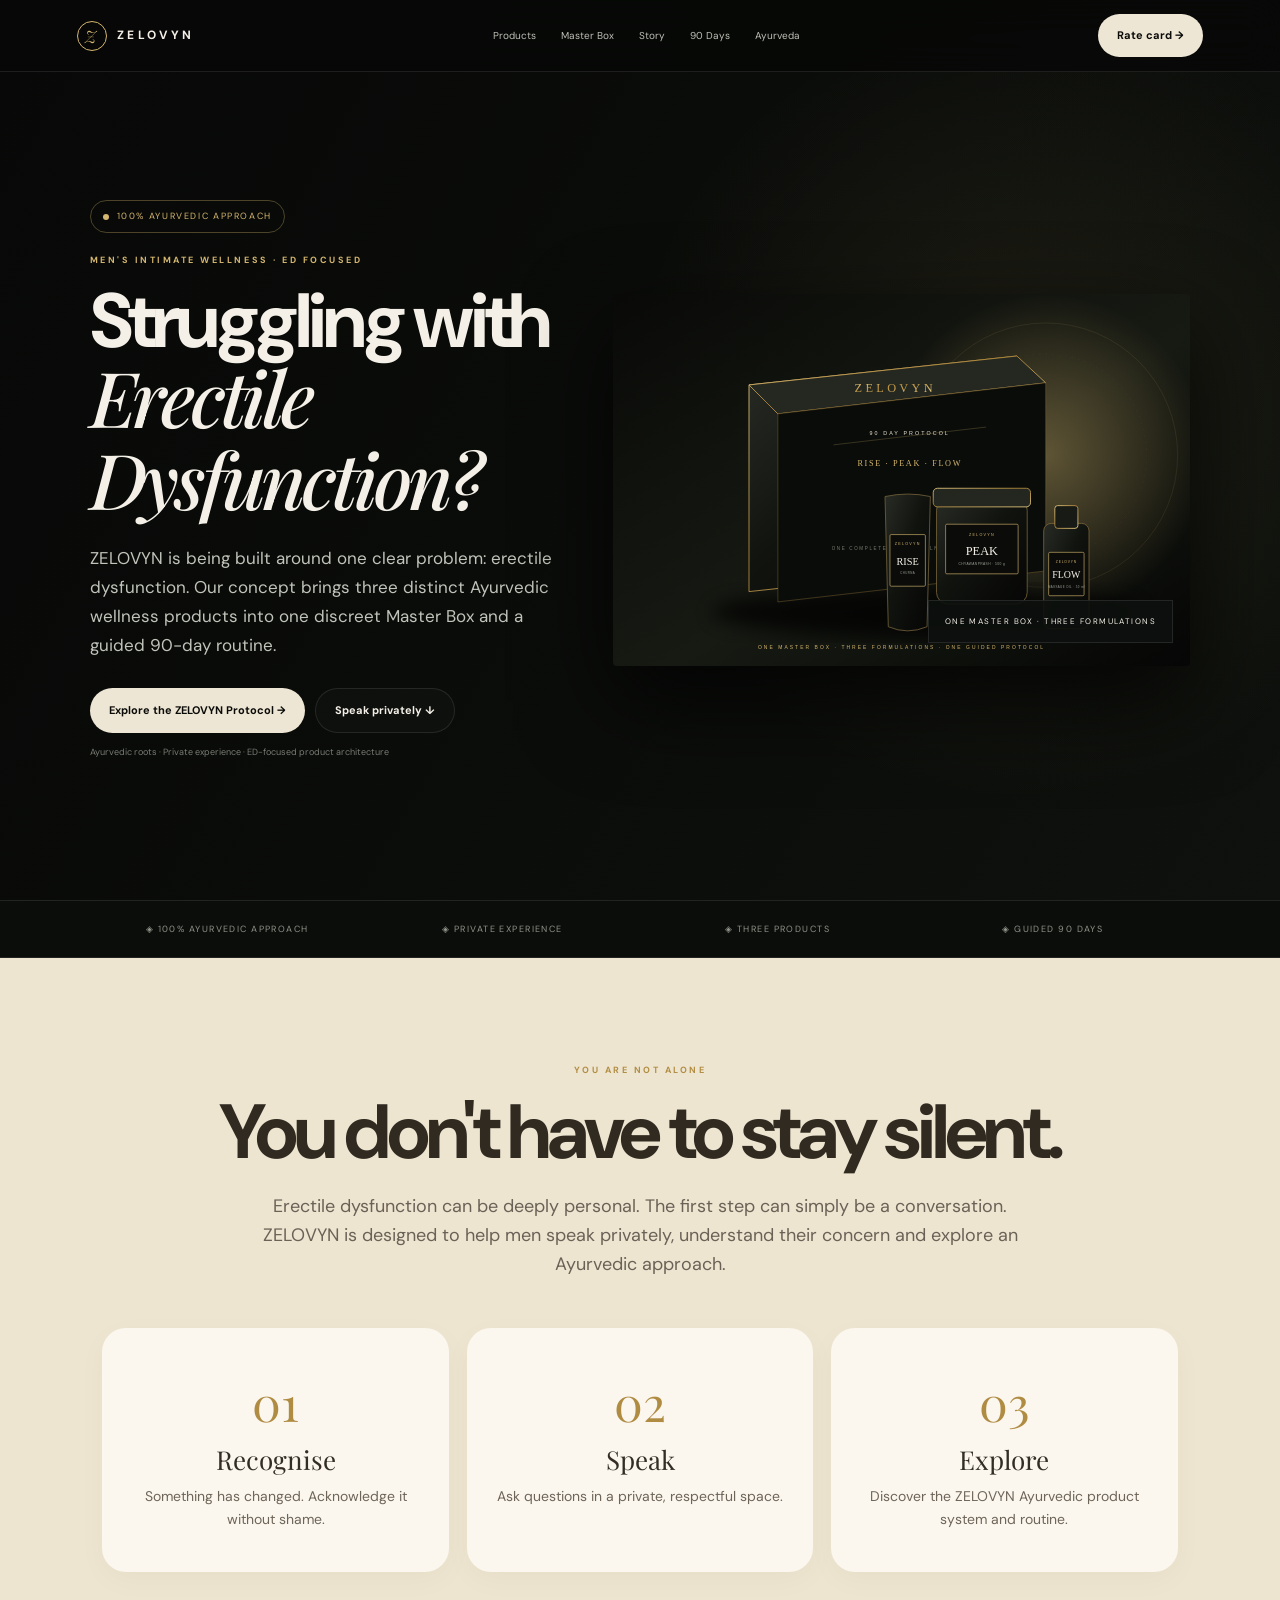
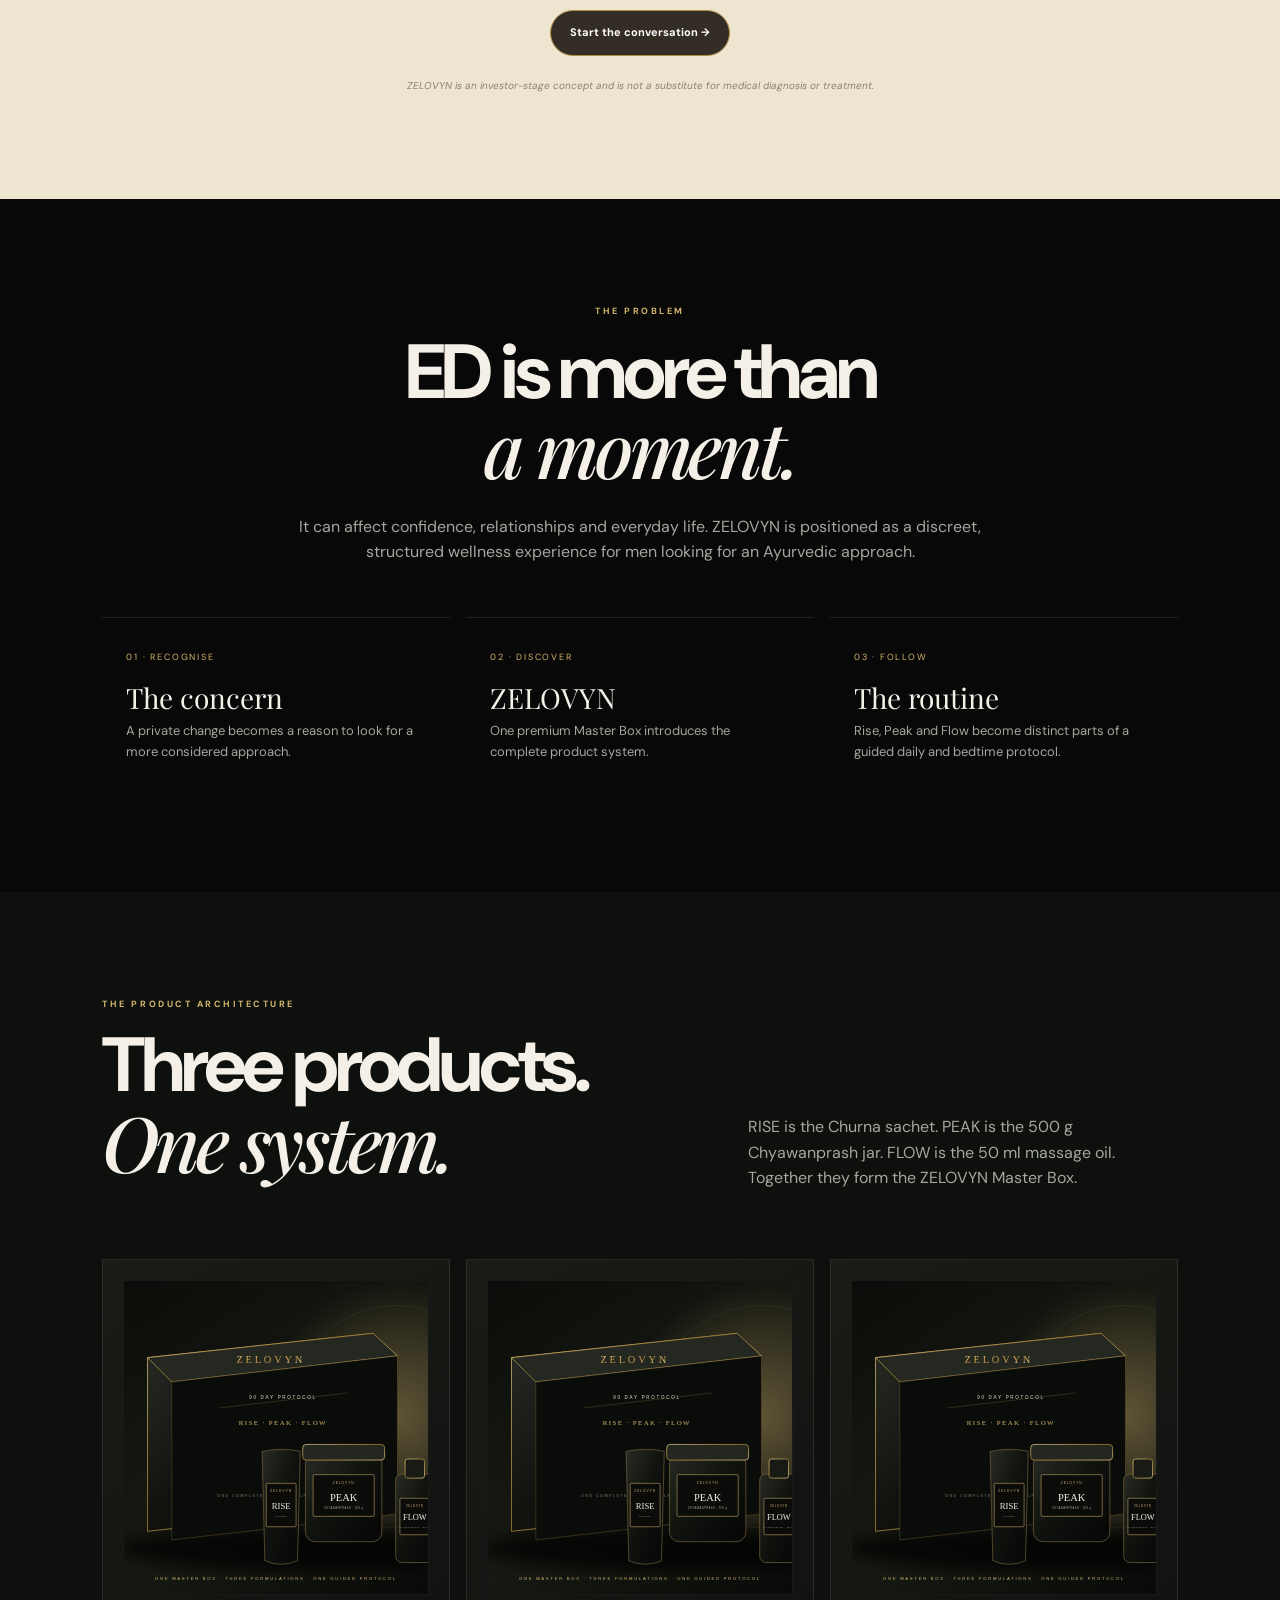
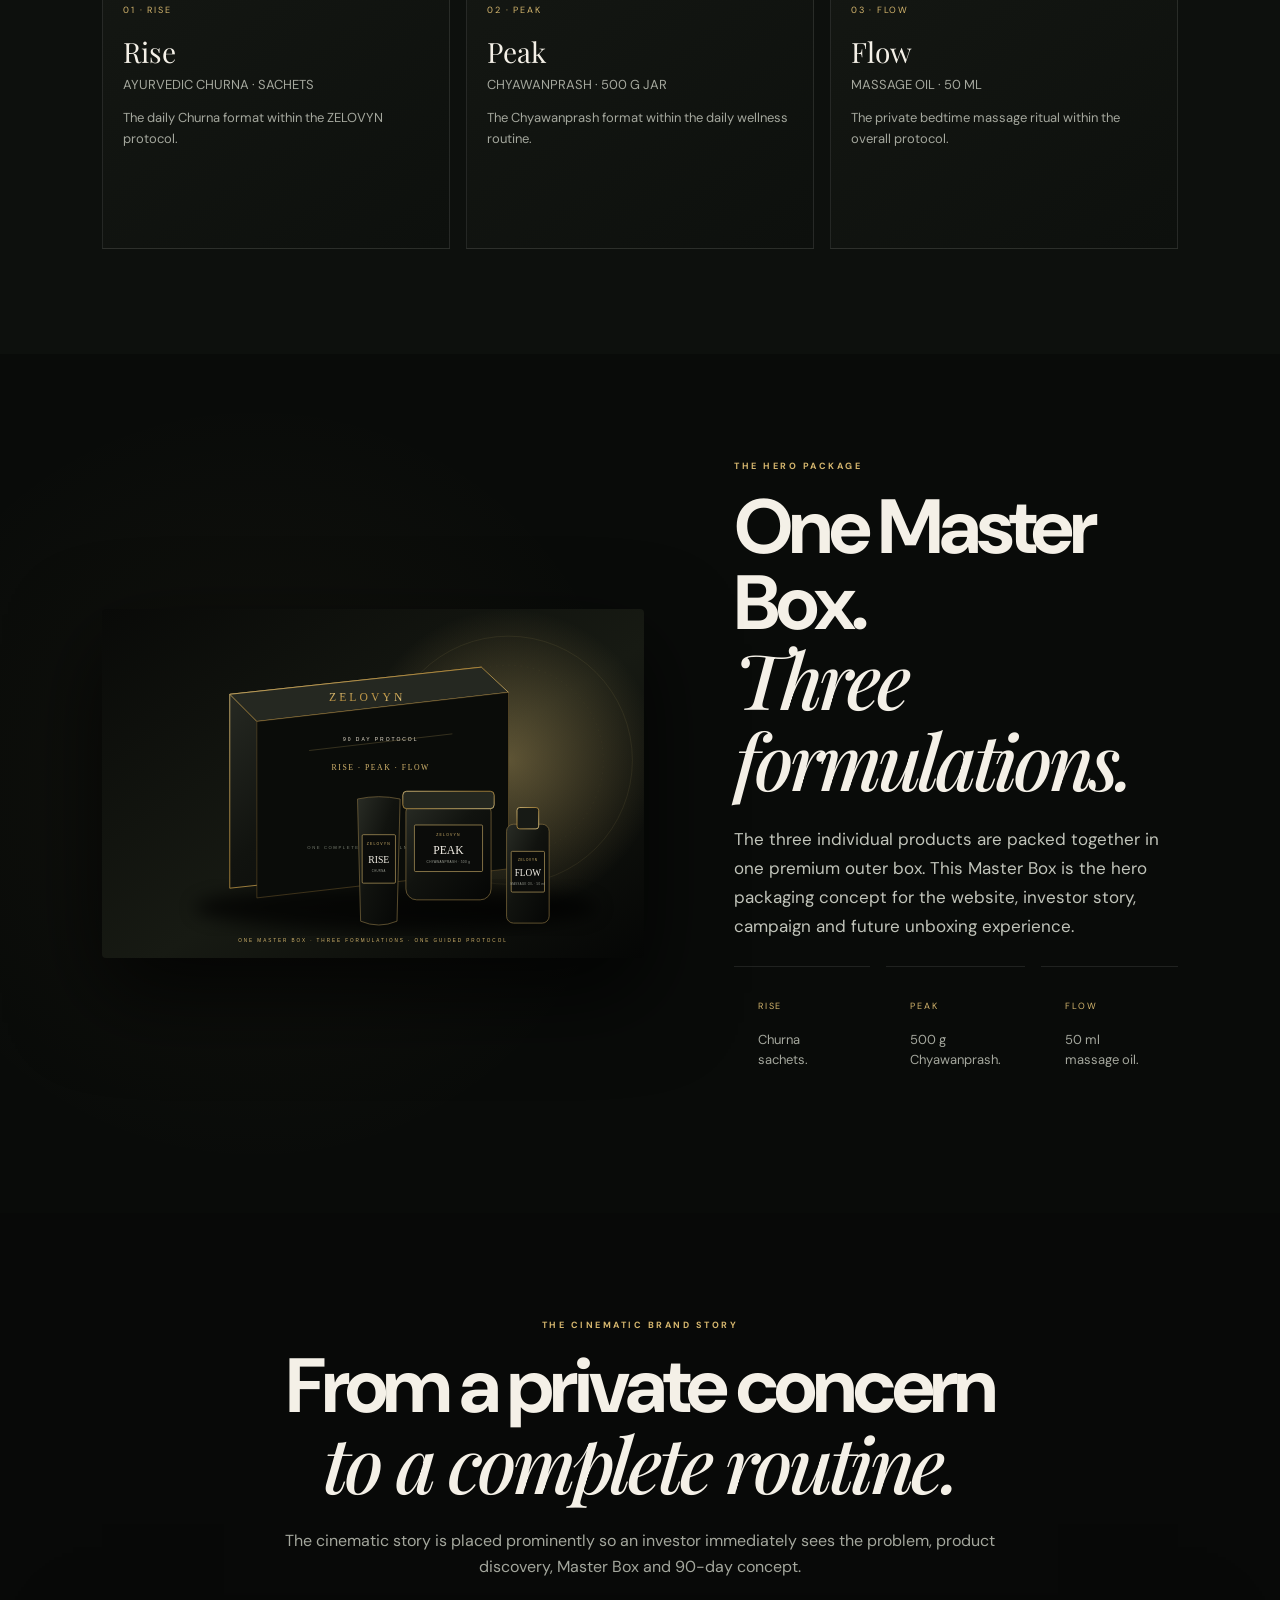
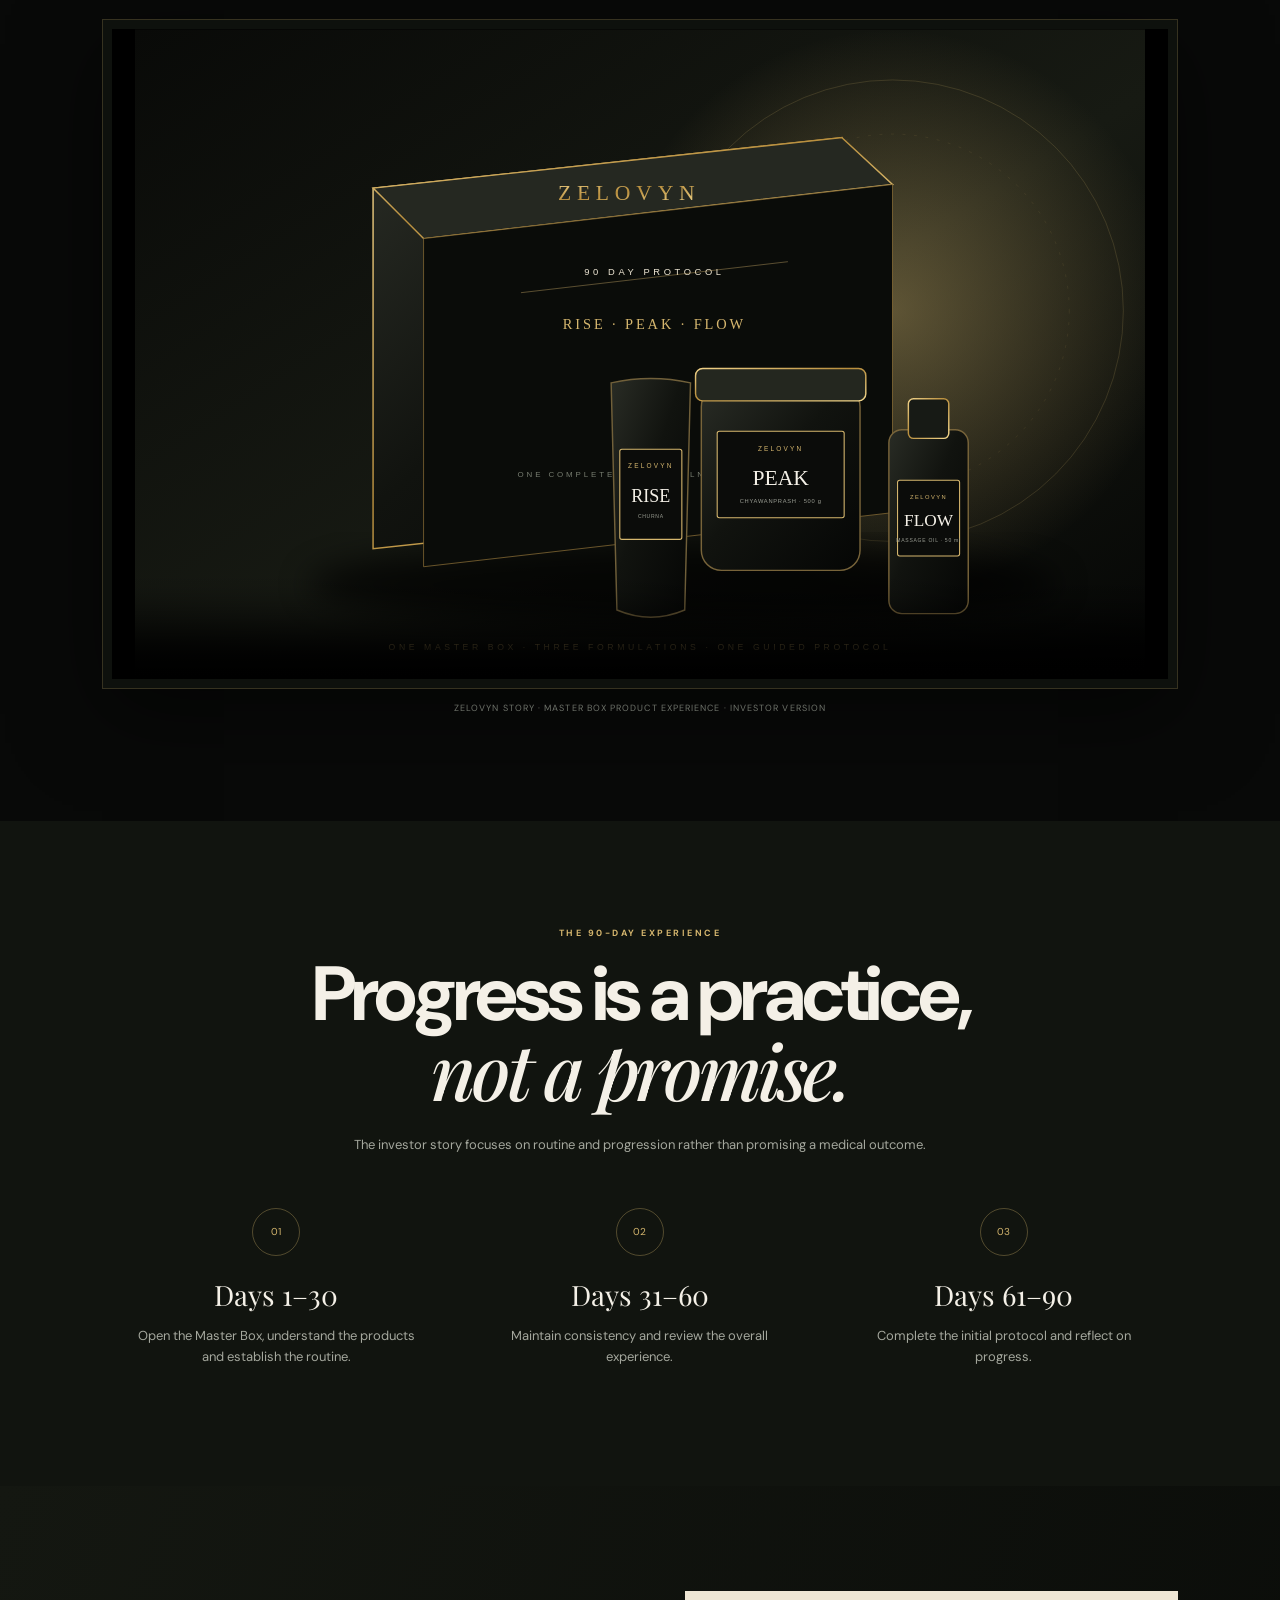
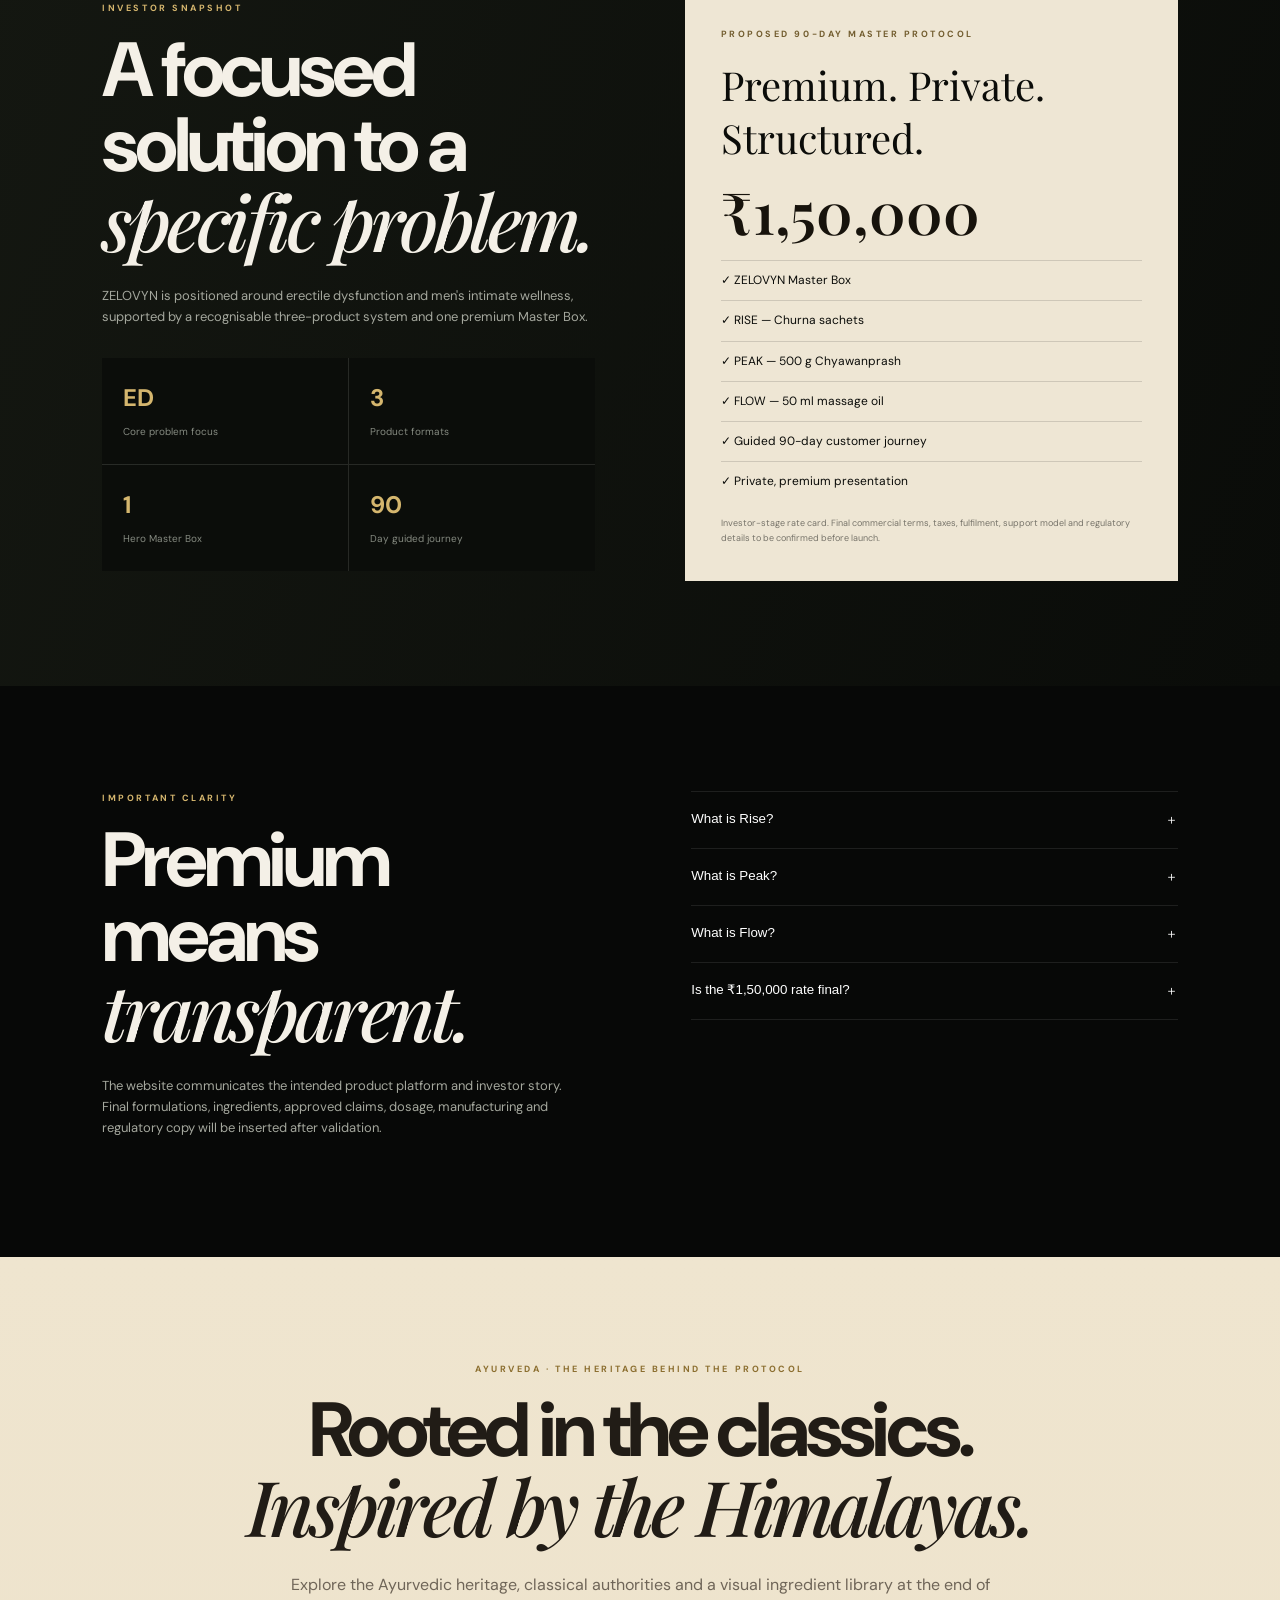
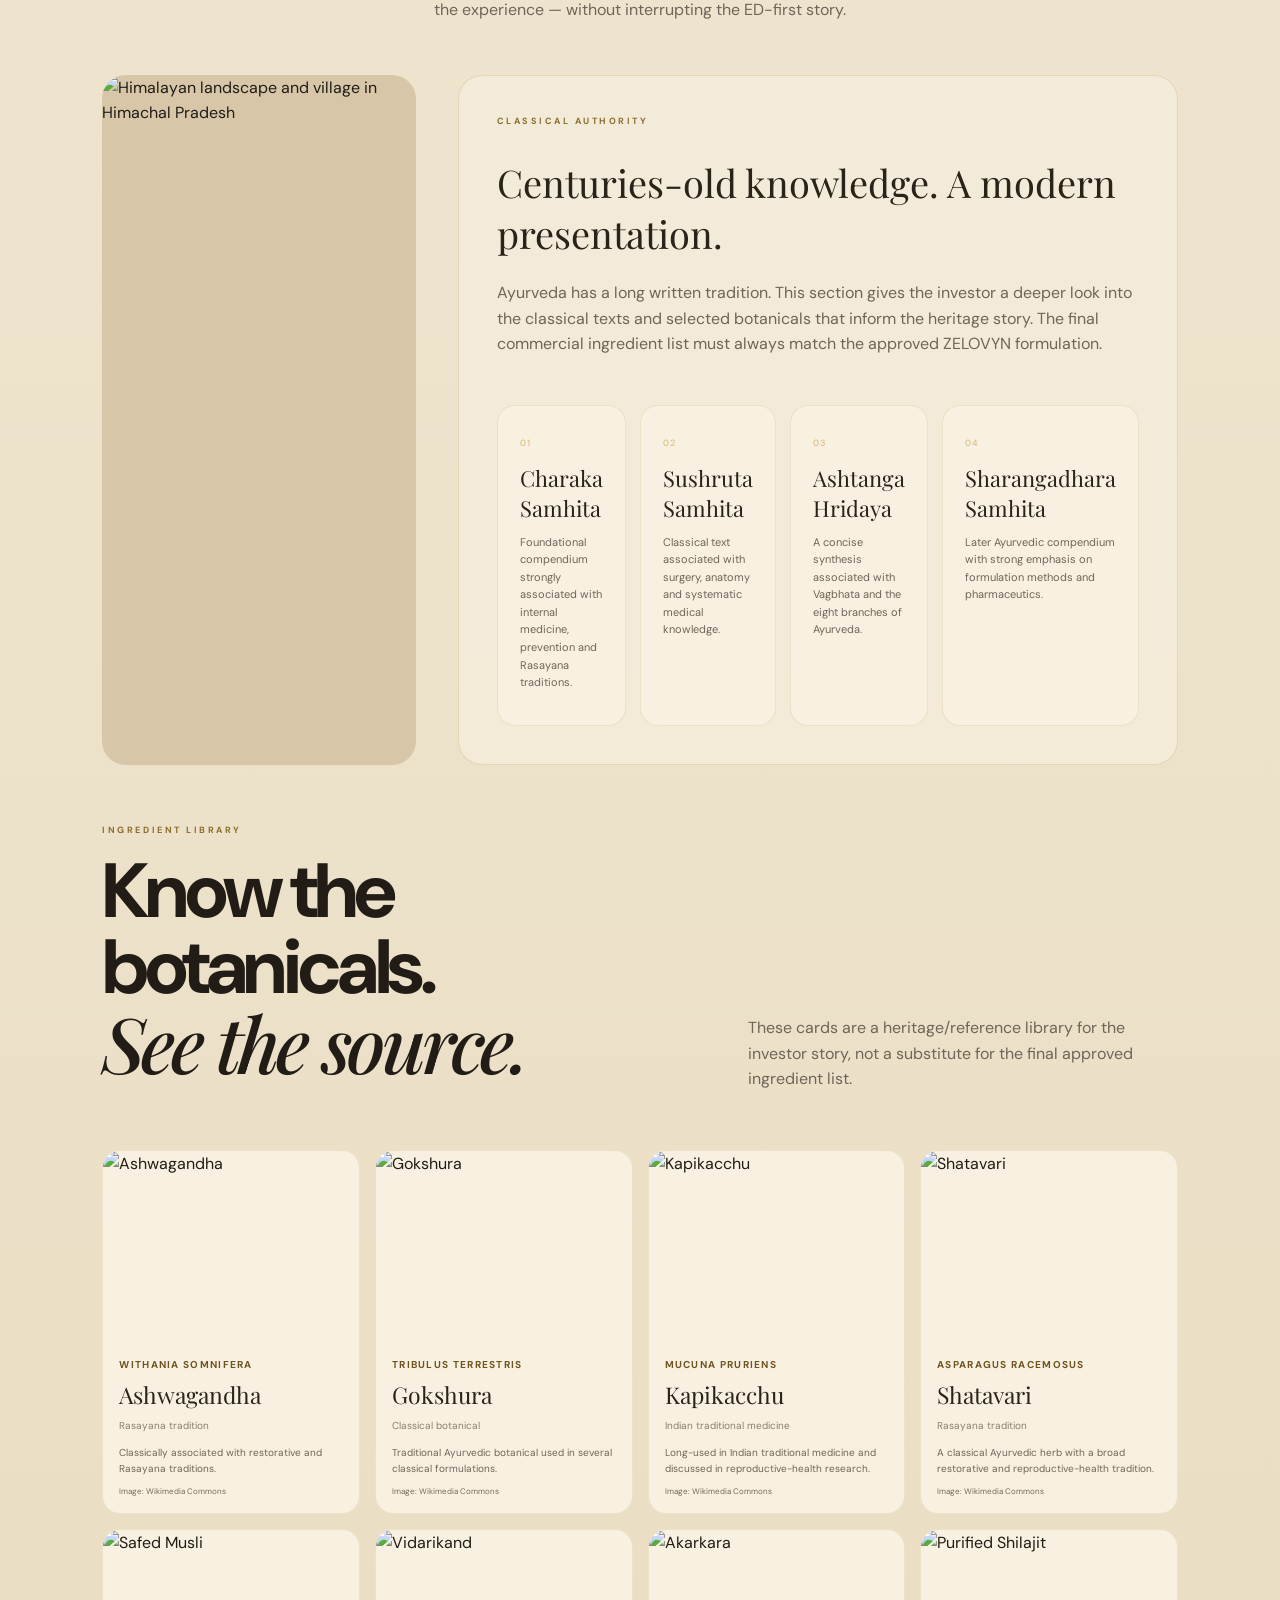
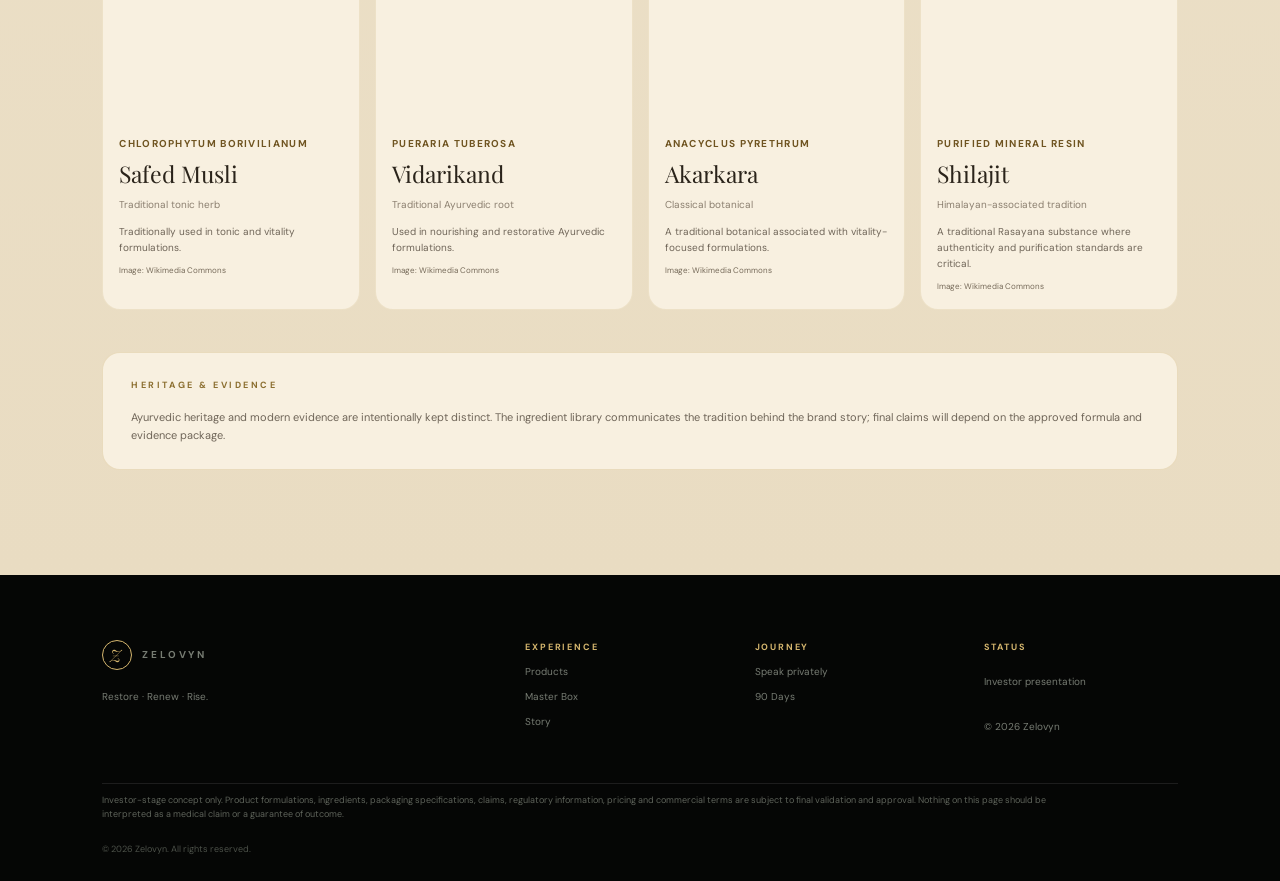
==== commit d30faaac: "Finalize ED-first investor experience with Ayurveda and ₹1.5 lakh rate card" ====
--- a/index.html
+++ b/index.html
@@ -1 +1 @@
-<!doctype html><html lang="en"><head><meta charset="utf-8"><meta name="viewport" content="width=device-width,initial-scale=1"><title>ZELOVYN — Investor Ready</title><meta name="description" content="ZELOVYN — Erectile dysfunction focused men's wellness platform with Rise Churna, Peak Chyawanprash and Flow massage oil, presented in one premium Master Box."><link rel="preconnect" href="https://fonts.googleapis.com"><link href="https://fonts.googleapis.com/css2?family=DM+Sans:wght@400;500;600;700&family=Playfair+Display:ital,wght@0,500;1,500&display=swap" rel="stylesheet"><style>:root{--bg:#070807;--panel:#0e110d;--ink:#f4f0e7;--muted:#a4a79d;--gold:#d5b66e;--cream:#eee6d4;--line:#ffffff18;--serif:'Playfair Display',serif;--sans:'DM Sans',sans-serif}*{box-sizing:border-box}html{scroll-behavior:smooth}body{margin:0;background:var(--bg);color:var(--ink);font-family:var(--sans);line-height:1.6}a{color:inherit;text-decoration:none}.nav{height:72px;position:fixed;z-index:20;inset:0 0 auto;display:flex;align-items:center;justify-content:space-between;padding:0 6vw;background:#070807e8;backdrop-filter:blur(18px);border-bottom:1px solid var(--line)}.logo{display:flex;align-items:center;gap:10px;font-size:12px;font-weight:700;letter-spacing:.28em}.mark{width:30px;height:30px;border:1px solid var(--gold);border-radius:50%;display:grid;place-items:center;color:var(--gold);font:italic 17px var(--serif)}.links{display:flex;gap:28px;font-size:11px;color:#bfc1b8}.btn{display:inline-flex;align-items:center;justify-content:center;padding:13px 19px;border-radius:99px;font-size:11px;font-weight:700}.primary{background:var(--cream);color:#0a0b09}.ghost{border:1px solid var(--line);background:#ffffff05}.ey{font-size:9px;letter-spacing:.28em;color:var(--gold);font-weight:700;margin-bottom:17px}h1,h2{font-size:clamp(50px,6vw,86px);line-height:.98;letter-spacing:-.055em;margin:0 0 22px}em{font-family:var(--serif);font-weight:500}.lead{font-size:17px;color:#c1c4ba;max-width:600px;line-height:1.7}.hero{min-height:900px;padding:125px 7vw 65px;display:grid;grid-template-columns:.9fr 1.1fr;gap:4vw;align-items:center;background:radial-gradient(circle at 80% 45%,#d5b66e18,transparent 35%),linear-gradient(120deg,#070807,#0e110d);overflow:hidden}.heroPhoto img,.masterPhoto img{width:100%;display:block;border-radius:4px;filter:drop-shadow(0 35px 45px #000b)}.heroPhoto{position:relative}.photoTag{position:absolute;right:3%;bottom:6%;padding:14px 16px;background:#0d100ee8;border:1px solid var(--line);font-size:8px;letter-spacing:.18em}.actions{display:flex;gap:10px;flex-wrap:wrap;margin:28px 0 12px}.micro{font-size:9px;color:#777c73}.strip{display:grid;grid-template-columns:repeat(4,1fr);padding:21px 7vw;border-block:1px solid var(--line);background:#0b0d0a}.strip div{text-align:center;color:#8f9389;font-size:9px;letter-spacing:.16em}section{padding:100px 8vw}.center{text-align:center;max-width:1100px;margin:auto}.center p{max-width:720px;margin:auto;color:var(--muted)}.three,.products,.timeline{display:grid;grid-template-columns:repeat(3,1fr);gap:16px;margin-top:52px}.card{padding:24px;border-top:1px solid var(--line);text-align:left}.num,.pill{font-size:9px;letter-spacing:.2em;color:var(--gold)}h3{font:28px var(--serif);margin:12px 0 5px}.muted{color:var(--muted);font-size:13px}.dark{background:#0d100d}.sectionHead{display:flex;justify-content:space-between;align-items:end;gap:50px;margin-bottom:42px}.sectionHead p{max-width:430px;color:var(--muted)}.product{min-height:600px;padding:20px;background:linear-gradient(145deg,#181b16,#0d100d);border:1px solid var(--line);overflow:hidden}.productPhoto{height:315px;overflow:hidden;border:1px solid #ffffff10;background:#080a08}.productPhoto img{width:100%;height:100%;display:block;object-fit:cover;object-position:center}.master{background:radial-gradient(circle at 20% 50%,#d5b66e0b,transparent 35%),#090b09}.masterGrid{display:grid;grid-template-columns:1.1fr .9fr;gap:7vw;align-items:center}.story{background:#080908}.video{max-width:1150px;margin:40px auto 0;border:1px solid #d5b66e33;padding:9px;background:#0e110d;box-shadow:0 25px 80px #0008}.video video{display:block;width:100%;max-height:650px;background:#000}.videoNote{text-align:center;color:#6e736a;font-size:9px;letter-spacing:.12em;margin-top:12px}.journey{text-align:center;background:#11140f}.step{padding:0 25px}.stepNo{width:48px;height:48px;border:1px solid #d5b66e55;border-radius:50%;display:grid;place-items:center;margin:0 auto 20px;color:var(--gold);font-size:10px}.invest{background:linear-gradient(110deg,#141711,#0a0c09)}.investGrid{display:grid;grid-template-columns:1fr 1fr;gap:7vw;align-items:center}.metrics{display:grid;grid-template-columns:1fr 1fr;gap:1px;background:var(--line);margin-top:30px}.metrics div{background:#0b0d0a;padding:21px}.metrics b{display:block;color:var(--gold);font-size:24px}.metrics span{font-size:10px;color:#858a80}.price{background:var(--cream);color:#0b0c09;padding:34px}.price h3{font-size:36px}.price li{list-style:none;border-top:1px solid #0002;padding:9px 0;font-size:12px}.price ul{padding:0}.note{font-size:9px;color:#77746a}.faq{display:grid;grid-template-columns:1fr 1fr;gap:8vw}.faqList{border-top:1px solid var(--line)}.faqItem{border-bottom:1px solid var(--line)}.faqItem button{width:100%;padding:19px 0;background:none;border:0;color:#fff;display:flex;justify-content:space-between;text-align:left;cursor:pointer}.faqItem p{font-size:12px;color:var(--muted);padding:0 20px 18px 0}.ayurveda{background:linear-gradient(180deg,#efe5cf 0%,#e9dcc2 100%);color:#211c16}.ayurveda .ey{color:#8b6e2f}.ayurveda p{color:#6f6558}.ayurvedaHero{display:grid;grid-template-columns:1.05fr .95fr;gap:42px;align-items:stretch;margin:52px 0}.ayurvedaHero .bigImg{min-height:430px;border-radius:24px;overflow:hidden;box-shadow:0 25px 70px #7f6d461f;margin:0}.ayurvedaHero .bigImg img{width:100%;height:100%;object-fit:cover;display:block}.ayurvedaIntro{background:#f6efdfb5;border:1px solid #b7964c40;border-radius:24px;padding:38px;display:flex;flex-direction:column;justify-content:center}.ayurvedaIntro h3{font-size:38px;color:#2a231a}.authority{display:grid;grid-template-columns:repeat(4,1fr);gap:14px;margin-top:34px}.authority .card{background:#f8f0e0;border:1px solid #b7964c2b;border-radius:18px;padding:24px;min-height:180px}.authority .card h4{margin:10px 0 8px;font:24px var(--serif);color:#2a231a}.authority .card p{font-size:12px}.ingredientGrid{display:grid;grid-template-columns:repeat(4,1fr);gap:16px;margin-top:30px}.ingredient{background:#f8f0e0;border:1px solid #b7964c2b;border-radius:18px;overflow:hidden;box-shadow:0 12px 35px #7f6d460f}.ingredient img{width:100%;height:205px;object-fit:cover;display:block}.ingredientBody{padding:18px}.ingredientBody b{display:block;color:#6f5421;font-size:11px;letter-spacing:.13em;text-transform:uppercase}.ingredientBody h4{margin:7px 0 2px;font:24px var(--serif);color:#2a231a}.ingredientBody small{font-size:11px;color:#8b7f6f}.ingredientBody p{font-size:11px;margin:10px 0 0}.sourceNote{font-size:9px;color:#766a59;margin-top:22px}.ayurvedaFoot{margin-top:48px;padding:28px 30px;border:1px solid #b7964c3d;border-radius:18px;background:#f8f0e0}.ayurvedaFoot p{font-size:11px;margin:0}.himalayaCaption{font-size:9px;color:#6f6558;margin-top:8px}.credits{font-size:8px;color:#766a59;margin-top:26px;line-height:1.5}.src{font-size:8px;color:#766a59;margin-top:6px}footer{padding:65px 8vw 25px;background:#050605}.footer{display:grid;grid-template-columns:2fr 1fr 1fr 1fr;gap:35px;padding-bottom:38px;border-bottom:1px solid var(--line)}.footer div{display:flex;flex-direction:column;gap:9px}.footer b{font-size:9px;color:var(--gold);letter-spacing:.2em}.footer a,.footer p{font-size:10px;color:#777c73}.disclaimer{font-size:9px;color:#5e635a;max-width:950px}.copy{font-size:9px;color:#4c5149;margin-top:20px}@media(max-width:950px){.authority{grid-template-columns:1fr 1fr}.ingredientGrid{grid-template-columns:1fr 1fr}.ayurvedaHero{grid-template-columns:1fr}}@media(max-width:850px){.links{display:none}.hero,.masterGrid,.investGrid,.faq{grid-template-columns:1fr}.hero{padding:110px 6vw 60px}.heroPhoto{order:-1}.three,.products,.timeline{grid-template-columns:1fr}.sectionHead{display:block}.strip{grid-template-columns:1fr 1fr;gap:14px}.footer{grid-template-columns:1fr 1fr}.heroPhoto img{max-height:500px;object-fit:contain}.product{min-height:auto}}@media(max-width:560px){.authority,.ingredientGrid{grid-template-columns:1fr}.strip,.footer{grid-template-columns:1fr}.hero h1{font-size:53px}section{padding:78px 6vw}.hero{padding-top:100px}.productPhoto{height:260px}.ayurvedaHero{margin-top:34px}.ayurvedaIntro{padding:28px}}</style></head><body><header class="nav"><a class="logo" href="#top"><span class="mark">Z</span>ZELOVYN</a><nav class="links"><a href="#products">Products</a><a href="#master">Master Box</a><a href="#story">Story</a><a href="#journey">90 Days</a></nav><a class="btn primary" href="#investor">Investor view →</a></header><section class="hero" id="top"><div><div class="ey">MEN'S INTIMATE WELLNESS · ED FOCUSED</div><h1>Struggling with<br><em>Erectile Dysfunction?</em></h1><p class="lead">ZELOVYN is being built around one clear problem: erectile dysfunction. Our concept brings three distinct Ayurvedic wellness products into one discreet Master Box and a guided 90-day routine.</p><div class="actions"><a class="btn primary" href="#master">Explore the ZELOVYN Protocol →</a><a class="btn ghost" href="#story">Watch the story ↓</a></div><div class="micro">Private concept · ED-focused product architecture · Investor presentation</div></div><div class="heroPhoto"><img src="./zelovyn-products.svg" alt="ZELOVYN Master Box with Rise Churna, Peak Chyawanprash and Flow massage oil"><div class="photoTag">ONE MASTER BOX · THREE FORMULATIONS</div></div></section><div class="strip"><div>◈ AYURVEDIC ROOTS</div><div>◈ PRIVATE EXPERIENCE</div><div>◈ THREE PRODUCTS</div><div>◈ GUIDED 90 DAYS</div></div><section><div class="center"><div class="ey">THE PROBLEM</div><h2>ED is more than<br><em>a moment.</em></h2><p>It can affect confidence, relationships and everyday life. ZELOVYN is designed as a discreet, structured wellness experience for men looking for a root-oriented Ayurvedic approach.</p><div class="three"><div class="card"><span class="num">01 · RECOGNISE</span><h3>The concern</h3><p class="muted">A private change becomes a reason to look for a more considered approach.</p></div><div class="card"><span class="num">02 · DISCOVER</span><h3>ZELOVYN</h3><p class="muted">One premium Master Box introduces the complete product system.</p></div><div class="card"><span class="num">03 · FOLLOW</span><h3>The routine</h3><p class="muted">Rise, Peak and Flow become distinct parts of a guided daily and bedtime protocol.</p></div></div></div></section><section class="dark" id="products"><div class="sectionHead"><div><div class="ey">THE PRODUCT ARCHITECTURE</div><h2>Three products.<br><em>One system.</em></h2></div><p>RISE is the Churna sachet. PEAK is the 500 g Chyawanprash jar. FLOW is the 50 ml massage oil. Together they form the ZELOVYN Master Box.</p></div><div class="products"><article class="product"><div class="productPhoto"><img src="./zelovyn-products.svg" alt="ZELOVYN Rise Churna sachets"></div><span class="pill">01 · RISE</span><h3>Rise</h3><div class="muted">AYURVEDIC CHURNA · SACHETS</div><p class="muted">The daily Churna format within the ZELOVYN protocol.</p></article><article class="product"><div class="productPhoto"><img src="./zelovyn-products.svg" alt="ZELOVYN Peak 500 g Chyawanprash jar"></div><span class="pill">02 · PEAK</span><h3>Peak</h3><div class="muted">CHYAWANPRASH · 500 G JAR</div><p class="muted">The Chyawanprash format within the daily wellness routine.</p></article><article class="product"><div class="productPhoto"><img src="./zelovyn-products.svg" alt="ZELOVYN Flow 50 ml massage oil bottle"></div><span class="pill">03 · FLOW</span><h3>Flow</h3><div class="muted">MASSAGE OIL · 50 ML</div><p class="muted">The private bedtime massage ritual within the overall protocol.</p></article></div></section><section class="master" id="master"><div class="masterGrid"><div class="masterPhoto"><img src="./zelovyn-products.svg" alt="ZELOVYN premium Master Box with Rise, Peak and Flow"></div><div><div class="ey">THE HERO PACKAGE</div><h2>One Master Box.<br><em>Three formulations.</em></h2><p class="muted">The three individual products are packed together in one premium outer box. This is the core physical product experience we want an investor to understand immediately.</p><div class="three" style="margin-top:25px"><div class="card"><span class="num">RISE</span><p class="muted">Churna sachets.</p></div><div class="card"><span class="num">PEAK</span><p class="muted">500 g Chyawanprash.</p></div><div class="card"><span class="num">FLOW</span><p class="muted">50 ml massage oil.</p></div></div></div></div></section><section class="story" id="story"><div class="center"><div class="ey">THE CINEMATIC BRAND STORY</div><h2>From the concern<br><em>to the routine.</em></h2><p>The cinematic story is placed prominently on the home page so an investor can immediately understand the problem, product discovery, Master Box and 90-day concept.</p></div><div class="video"><video controls playsinline preload="metadata" poster="./zelovyn-products.svg"><source src="./zelovyn-story-v1.mp4" type="video/mp4">Your browser does not support video.</video></div><div class="videoNote">ZELOVYN STORY · ED-FOCUSED INVESTOR VERSION</div></section><section class="journey" id="journey"><div class="ey">THE 90-DAY EXPERIENCE</div><h2>Progress is a practice,<br><em>not a promise.</em></h2><p class="muted">The investor story focuses on routine and progression rather than promising a medical outcome.</p><div class="timeline"><div class="step"><div class="stepNo">01</div><h3>Days 1–30</h3><p class="muted">Open the Master Box, understand the products and establish the routine.</p></div><div class="step"><div class="stepNo">02</div><h3>Days 31–60</h3><p class="muted">Maintain consistency and review the overall experience.</p></div><div class="step"><div class="stepNo">03</div><h3>Days 61–90</h3><p class="muted">Complete the initial protocol and reflect on progress.</p></div></div></section><section class="invest" id="investor"><div class="investGrid"><div><div class="ey">INVESTOR SNAPSHOT</div><h2>A focused solution to a<br><em>specific problem.</em></h2><p class="muted">ZELOVYN is being positioned first around erectile dysfunction and men's intimate wellness, supported by a recognisable three-product system and one premium Master Box.</p><div class="metrics"><div><b>ED</b><span>Core problem focus</span></div><div><b>3</b><span>Product formats</span></div><div><b>1</b><span>Hero Master Box</span></div><div><b>90</b><span>Day guided journey</span></div></div></div><div class="price"><div class="ey">CONCEPT POSITIONING</div><h3>Problem-led. Premium. Private.</h3><ul><li>✓ Erectile dysfunction focus</li><li>✓ RISE — Churna sachets</li><li>✓ PEAK — 500 g Chyawanprash</li><li>✓ FLOW — 50 ml massage oil</li><li>✓ One premium Master Box</li><li>✓ Guided 90-day experience</li></ul><p class="note">Final formulations, approved claims, regulatory copy, pricing and commercial model to be inserted after validation.</p></div></div></section><section class="faq"><div><div class="ey">IMPORTANT CLARITY</div><h2>Premium means<br><em>transparent.</em></h2><p class="muted">This is an investor-stage concept. It intentionally avoids presenting unvalidated treatment claims or guaranteed outcomes.</p></div><div class="faqList"><div class="faqItem"><button onclick="f(this)">What is Rise? <span>＋</span></button><p hidden>Rise is the planned Ayurvedic Churna product, presented in individual sachets.</p></div><div class="faqItem"><button onclick="f(this)">What is Peak? <span>＋</span></button><p hidden>Peak is the planned Chyawanprash product, presented as a 500 g premium jar.</p></div><div class="faqItem"><button onclick="f(this)">What is Flow? <span>＋</span></button><p hidden>Flow is the planned 50 ml massage oil for the bedtime ritual.</p></div></div></section><section class="ayurveda" id="ayurveda"><div class="center"><div class="ey">AYURVEDA · THE HERITAGE BEHIND THE PROTOCOL</div><h2>Rooted in the classics.<br><em>Inspired by the Himalayas.</em></h2><p>At the bottom of the experience, the visitor can now explore the Ayurvedic heritage, classical authorities and a visual ingredient library — without interrupting the ED-first product story above.</p></div><div class="ayurvedaHero"><figure class="bigImg"><img src="https://commons.wikimedia.org/wiki/Special:FilePath/Himalayan_villages_himachal_pradesh_India.jpg" alt="High-altitude Himalayan village in Himachal Pradesh"><figcaption class="himalayaCaption">Himalayan village, Himachal Pradesh · Wikimedia Commons</figcaption></figure><div class="ayurvedaIntro"><div class="ey">HIMALAYAN BOTANICAL HERITAGE</div><h3>From mountain tradition to a modern presentation.</h3><p>Ayurveda is a knowledge system with a long written tradition. This section introduces the classical literature and selected botanicals relevant to the brand story, while the final commercial ingredient panel should always match the approved ZELOVYN formulation and regulatory documentation.</p><div class="authority"><div class="card"><span class="num">01</span><h4>Charaka Samhita</h4><p>Foundational Ayurvedic compendium with major emphasis on internal medicine, prevention and Rasayana traditions.</p></div><div class="card"><span class="num">02</span><h4>Sushruta Samhita</h4><p>Classical text strongly associated with surgery, anatomy and systematic medical knowledge.</p></div><div class="card"><span class="num">03</span><h4>Ashtanga Hridaya</h4><p>A concise synthesis associated with Vagbhata and the eight branches of Ayurveda.</p></div><div class="card"><span class="num">04</span><h4>Sharangadhara Samhita</h4><p>Important later compendium with strong emphasis on formulation methods and Ayurvedic pharmaceutics.</p></div></div></div></div><div class="sectionHead" style="margin-top:58px"><div><div class="ey">INGREDIENT LIBRARY</div><h2>Know the botanicals.<br><em>See the source.</em></h2></div><p>These cards are a visual heritage/reference library for the investor story. They are not a substitute for the final approved ingredient list for each ZELOVYN product.</p></div><div class="ingredientGrid"><article class="ingredient"><img src="https://commons.wikimedia.org/wiki/Special:FilePath/Withania_somnifera_01.jpg" alt="Ashwagandha, Withania somnifera"><div class="ingredientBody"><b>Rasayana tradition</b><h4>Ashwagandha</h4><small>Withania somnifera</small><p>Classically associated with Rasayana and vitality traditions. Human evidence for sexual-health outcomes remains condition-specific and should not be overstated.</p><div class="src">Image: Wikimedia Commons</div></div></article><article class="ingredient"><img src="https://commons.wikimedia.org/wiki/Special:FilePath/Tribulus_terrestris_fruit.jpg" alt="Gokshura, Tribulus terrestris"><div class="ingredientBody"><b>Gokshura</b><h4>Gokshura</h4><small>Tribulus terrestris</small><p>Traditional Ayurvedic botanical that also appears in modern polyherbal research on men's sexual health; evidence varies by formulation and study.</p><div class="src">Image: Wikimedia Commons</div></div></article><article class="ingredient"><img src="https://commons.wikimedia.org/wiki/Special:FilePath/Mucuna_pruriens_01.jpg" alt="Kapikacchu, Mucuna pruriens"><div class="ingredientBody"><b>Kapikacchu</b><h4>Kapikacchu</h4><small>Mucuna pruriens</small><p>Long-used in Indian traditional medicine; preclinical and clinical work has explored reproductive and sexual-health pathways.</p><div class="src">Image: Wikimedia Commons</div></div></article><article class="ingredient"><img src="https://commons.wikimedia.org/wiki/Special:FilePath/Asparagus_racemosus_(73664).jpg" alt="Shatavari, Asparagus racemosus"><div class="ingredientBody"><b>Shatavari</b><h4>Shatavari</h4><small>Asparagus racemosus</small><p>A classical Ayurvedic herb with a broad Rasayana and reproductive-health tradition.</p><div class="src">Image: Wikimedia Commons</div></div></article><article class="ingredient"><img src="https://commons.wikimedia.org/wiki/Special:FilePath/Chlorophytum_borivilianum_(4714168424).jpg" alt="Safed Musli, Chlorophytum borivilianum"><div class="ingredientBody"><b>Safed Musli</b><h4>Safed Musli</h4><small>Chlorophytum borivilianum</small><p>Indian botanical traditionally used in tonic and male-vitality formulations; it also appears in modern polyherbal research.</p><div class="src">Image: Wikimedia Commons</div></div></article><article class="ingredient"><img src="https://commons.wikimedia.org/wiki/Special:FilePath/Pueraria_tuberosa_(Roxb._ex_Willd.)_DC._(51960230859).jpg" alt="Vidarikand, Pueraria tuberosa"><div class="ingredientBody"><b>Vidarikand</b><h4>Vidarikand</h4><small>Pueraria tuberosa</small><p>Traditional Ayurvedic root used in nourishing and restorative formulations.</p><div class="src">Image: Wikimedia Commons</div></div></article><article class="ingredient"><img src="https://commons.wikimedia.org/wiki/Special:FilePath/Anacyclus_pyrethrum.jpg" alt="Akarkara, Anacyclus pyrethrum"><div class="ingredientBody"><b>Akarkara</b><h4>Akarkara</h4><small>Anacyclus pyrethrum</small><p>A traditional botanical found in classical formulations and commonly discussed in the context of vitality traditions.</p><div class="src">Image: Wikimedia Commons</div></div></article><article class="ingredient"><img src="https://commons.wikimedia.org/wiki/Special:FilePath/Purified_Shilajit%2C_Mumio.jpg" alt="Purified Shilajit resin"><div class="ingredientBody"><b>Mineral resin</b><h4>Shilajit</h4><small>Purified mineral exudate</small><p>A Himalayan-associated traditional substance used in Rasayana and vitality traditions. Authenticity and purification standards are critical for any commercial product.</p><div class="src">Image: Wikimedia Commons</div></div></article></div><div class="ayurvedaFoot"><div class="ey">EVIDENCE, HERITAGE &amp; HONESTY</div><p>Ayurvedic heritage and modern evidence are presented separately here on purpose. Reviews of herbal approaches to erectile dysfunction report a growing but heterogeneous evidence base, while recent meta-analysis suggests some herbal interventions may improve erectile-function outcomes but also highlights that evidence differs substantially by ingredient and study quality.</p><p class="sourceNote">Scientific context: Leisegang &amp; Finelli systematic review of herbal approaches to ED (2021) and Ho et al. systematic review/meta-analysis of herbal dietary supplements for ED (2025).</p></div></section><footer><div class="footer"><div><a class="logo" href="#top"><span class="mark">Z</span>ZELOVYN</a><p>Restore · Renew · Rise.</p></div><div><b>EXPERIENCE</b><a href="#products">Products</a><a href="#master">Master Box</a><a href="#story">Story</a></div><div><b>JOURNEY</b><a href="#journey">90 Days</a><a href="#investor">Investor view</a></div><div><b>STATUS</b><p>Investor presentation concept</p><p>© 2026 Zelovyn</p></div></div><p class="disclaimer">Investor-stage concept only. Product formulations, ingredients, packaging specifications, claims, regulatory information and commercial terms are subject to final validation and approval. Nothing on this page is a medical claim or guarantee of outcome.</p><div class="copy">© 2026 Zelovyn. All rights reserved.</div></footer><script>function f(b){const p=b.nextElementSibling;p.hidden=!p.hidden}</script></body></html>+<!doctype html><html lang="en"><head><meta charset="utf-8"><meta name="viewport" content="width=device-width,initial-scale=1"><title>ZELOVYN — Ayurvedic Approach to Erectile Dysfunction</title><meta name="description" content="ZELOVYN — ED-focused, Ayurvedic investor presentation with Rise Churna, Peak Chyawanprash, Flow massage oil, Master Box and 90-day journey."><link rel="preconnect" href="https://fonts.googleapis.com"><link href="https://fonts.googleapis.com/css2?family=DM+Sans:wght@400;500;600;700&family=Playfair+Display:ital,wght@0,500;0,600;1,500;1,600&display=swap" rel="stylesheet"><style>:root{--bg:#070807;--panel:#10130f;--ink:#f4f0e7;--muted:#a4a79d;--gold:#d5b66e;--cream:#eee6d4;--line:#ffffff18;--serif:'Playfair Display',serif;--sans:'DM Sans',sans-serif}*{box-sizing:border-box}html{scroll-behavior:smooth}body{margin:0;background:var(--bg);color:var(--ink);font-family:var(--sans);line-height:1.6}a{text-decoration:none;color:inherit}.nav{position:fixed;z-index:50;inset:0 0 auto;height:72px;display:flex;align-items:center;justify-content:space-between;padding:0 6vw;background:#070807e8;backdrop-filter:blur(18px);border-bottom:1px solid var(--line)}.logo{display:flex;align-items:center;gap:10px;font-size:12px;font-weight:700;letter-spacing:.28em}.mark{width:30px;height:30px;border:1px solid var(--gold);border-radius:50%;display:grid;place-items:center;color:var(--gold);font:italic 17px var(--serif)}.links{display:flex;gap:25px;font-size:10px;color:#bfc1b8}.btn{display:inline-flex;align-items:center;justify-content:center;padding:13px 19px;border-radius:99px;font-size:11px;font-weight:700}.primary{background:var(--cream);color:#0a0b09}.ghost{border:1px solid var(--line);background:#ffffff05}.ey{font-size:9px;letter-spacing:.28em;color:var(--gold);font-weight:700;margin-bottom:17px}.ayurBadge{display:inline-flex;gap:8px;align-items:center;padding:8px 12px;border:1px solid #d5b66e55;border-radius:99px;color:var(--gold);font-size:9px;letter-spacing:.18em;margin-bottom:20px}.dot{width:6px;height:6px;background:var(--gold);border-radius:50%}h1,h2{font-size:clamp(48px,6vw,86px);line-height:.98;letter-spacing:-.055em;margin:0 0 22px}em{font-family:var(--serif);font-weight:500}.lead{font-size:17px;color:#c1c4ba;max-width:650px;line-height:1.7}section{padding:105px 8vw}.hero{min-height:900px;padding:125px 7vw 65px;display:grid;grid-template-columns:.9fr 1.1fr;gap:4vw;align-items:center;background:radial-gradient(circle at 80% 45%,#d5b66e18,transparent 35%),linear-gradient(120deg,#070807,#0e110d);overflow:hidden}.heroPhoto{position:relative}.heroPhoto img,.masterPhoto img{width:100%;display:block;border-radius:4px;filter:drop-shadow(0 35px 45px #000b)}.tag{position:absolute;right:3%;bottom:6%;padding:14px 16px;background:#0d100ee8;border:1px solid var(--line);font-size:8px;letter-spacing:.18em}.actions{display:flex;gap:10px;flex-wrap:wrap;margin:28px 0 12px}.micro{font-size:9px;color:#777c73}.strip{display:grid;grid-template-columns:repeat(4,1fr);padding:21px 7vw;border-block:1px solid var(--line);background:#0b0d0a}.strip div{text-align:center;color:#8f9389;font-size:9px;letter-spacing:.16em}.conversation{background:#eee5d1;color:#302a21;text-align:center}.conversation .ey{color:#b18e43}.conversation h2{color:#302a21}.intro{max-width:790px;margin:0 auto 50px;color:#6b6257;font-size:18px}.conversationGrid{display:grid;grid-template-columns:repeat(3,1fr);gap:18px;max-width:1150px;margin:auto}.conversationCard{background:#fbf7ef;border-radius:24px;padding:42px 26px;min-height:215px;box-shadow:0 8px 30px #00000008}.conversationCard strong{display:block;color:#b08c43;font:48px var(--serif);margin-bottom:8px}.conversationCard h3{color:#332d25;margin:0 0 8px;font-size:26px}.conversationCard p{color:#6e6559;font-size:14px;margin:0}.conversationCta{margin-top:38px}.conversationCta .btn{background:#332d25;border:1px solid #b08c43;color:#fff}.noteLight{margin-top:22px;font-size:10px;color:#8a8173;font-style:italic}.center{text-align:center;max-width:1100px;margin:auto}.center p{max-width:720px;margin:auto;color:var(--muted)}.three,.products,.timeline{display:grid;grid-template-columns:repeat(3,1fr);gap:16px;margin-top:52px}.card{padding:24px;border-top:1px solid var(--line);text-align:left}.num,.pill{font-size:9px;letter-spacing:.2em;color:var(--gold)}h3{font:28px var(--serif);margin:12px 0 5px}.muted{color:var(--muted);font-size:13px}.dark{background:#0d100d}.sectionHead{display:flex;justify-content:space-between;align-items:end;gap:50px;margin-bottom:42px}.sectionHead p{max-width:430px;color:var(--muted)}.product{min-height:590px;padding:20px;background:linear-gradient(145deg,#181b16,#0d100d);border:1px solid var(--line);overflow:hidden}.productPhoto{height:315px;overflow:hidden;border:1px solid #ffffff10;background:#080a08}.productPhoto img{width:100%;height:100%;display:block;object-fit:cover;object-position:center}.master{background:radial-gradient(circle at 20% 50%,#d5b66e0b,transparent 35%),#090b09}.masterGrid{display:grid;grid-template-columns:1.1fr .9fr;gap:7vw;align-items:center}.story{background:#080908}.video{max-width:1150px;margin:40px auto 0;border:1px solid #d5b66e33;padding:9px;background:#0e110d;box-shadow:0 25px 80px #0008}.video video{display:block;width:100%;max-height:650px;background:#000}.videoNote{text-align:center;color:#6e736a;font-size:9px;letter-spacing:.12em;margin-top:12px}.journey{text-align:center;background:#11140f}.step{padding:0 25px}.stepNo{width:48px;height:48px;border:1px solid #d5b66e55;border-radius:50%;display:grid;place-items:center;margin:0 auto 20px;color:var(--gold);font-size:10px}.invest{background:linear-gradient(110deg,#141711,#0a0c09)}.investGrid{display:grid;grid-template-columns:1fr 1fr;gap:7vw;align-items:center}.metrics{display:grid;grid-template-columns:1fr 1fr;gap:1px;background:var(--line);margin-top:30px}.metrics div{background:#0b0d0a;padding:21px}.metrics b{display:block;color:var(--gold);font-size:24px}.metrics span{font-size:10px;color:#858a80}.rate{background:var(--cream);color:#0b0c09;padding:36px}.rate .ey{color:#735e30}.rate h3{font-size:40px;margin:8px 0 18px}.rate .price{font:600 58px var(--serif);line-height:1;color:#17130c;margin:10px 0 20px}.rate ul{padding:0;margin:0}.rate li{list-style:none;border-top:1px solid #0002;padding:10px 0;font-size:12px}.rate .note{font-size:9px;color:#77746a;margin-top:15px}.faq{display:grid;grid-template-columns:1fr 1fr;gap:8vw}.faqList{border-top:1px solid var(--line)}.faqItem{border-bottom:1px solid var(--line)}.faqItem button{width:100%;padding:19px 0;background:none;border:0;color:#fff;display:flex;justify-content:space-between;text-align:left;cursor:pointer}.faqItem p{font-size:12px;color:var(--muted);padding:0 20px 18px 0}.ayurveda{background:linear-gradient(180deg,#efe5cf 0%,#e9dcc2 100%);color:#211c16}.ayurveda .ey{color:#8b6e2f}.ayurveda p{color:#6f6558}.ayurvedaHero{display:grid;grid-template-columns:1.05fr .95fr;gap:42px;align-items:stretch;margin:52px 0}.bigImg{min-height:420px;border-radius:24px;overflow:hidden;margin:0;background:#d7c7a8}.bigImg img{width:100%;height:100%;object-fit:cover;display:block}.ayurvedaIntro{background:#f6efdfb5;border:1px solid #b7964c40;border-radius:24px;padding:38px;display:flex;flex-direction:column;justify-content:center}.ayurvedaIntro h3{font-size:38px;color:#2a231a}.authority{display:grid;grid-template-columns:repeat(4,1fr);gap:14px;margin-top:32px}.authority .card{background:#f8f0e0;border:1px solid #b7964c2b;border-radius:18px;padding:22px;min-height:175px}.authority .card h4{margin:9px 0 7px;font:22px var(--serif);color:#2a231a}.authority .card p{font-size:11px}.ingredientGrid{display:grid;grid-template-columns:repeat(4,1fr);gap:15px;margin-top:28px}.ingredient{background:#f8f0e0;border:1px solid #b7964c2b;border-radius:18px;overflow:hidden}.ingredient img{width:100%;height:190px;object-fit:cover;display:block}.ingredientBody{padding:16px}.ingredientBody b{display:block;color:#6f5421;font-size:10px;letter-spacing:.13em;text-transform:uppercase}.ingredientBody h4{margin:6px 0 1px;font:23px var(--serif);color:#2a231a}.ingredientBody small{font-size:10px;color:#8b7f6f}.ingredientBody p{font-size:10px;margin:8px 0 0}.src{font-size:8px;color:#766a59;margin-top:8px}.ayurvedaFoot{margin-top:42px;padding:25px 28px;border:1px solid #b7964c3d;border-radius:18px;background:#f8f0e0}.ayurvedaFoot p{font-size:11px;margin:0}.himalayaCaption{font-size:9px;color:#6f6558;margin-top:8px}.footer{display:grid;grid-template-columns:2fr 1fr 1fr 1fr;gap:35px;padding-bottom:38px;border-bottom:1px solid var(--line)}footer{padding:65px 8vw 25px;background:#050605}.footer div{display:flex;flex-direction:column;gap:9px}.footer b{font-size:9px;color:var(--gold);letter-spacing:.2em}.footer a,.footer p{font-size:10px;color:#777c73}.disclaimer{font-size:9px;color:#5e635a;max-width:980px}.copy{font-size:9px;color:#4c5149;margin-top:20px}@media(max-width:950px){.authority{grid-template-columns:1fr 1fr}.ingredientGrid{grid-template-columns:1fr 1fr}.ayurvedaHero{grid-template-columns:1fr}}@media(max-width:850px){.links{display:none}.hero,.masterGrid,.investGrid,.faq{grid-template-columns:1fr}.hero{padding:110px 6vw 60px}.heroPhoto{order:-1}.conversationGrid,.three,.products,.timeline{grid-template-columns:1fr}.sectionHead{display:block}.strip{grid-template-columns:1fr 1fr;gap:14px}.footer{grid-template-columns:1fr 1fr}.heroPhoto img{max-height:500px;object-fit:contain}.product{min-height:auto}}@media(max-width:560px){.authority,.ingredientGrid{grid-template-columns:1fr}.strip,.footer{grid-template-columns:1fr}.hero h1{font-size:53px}.conversation{padding:78px 6vw}section{padding:78px 6vw}.hero{padding-top:100px}.productPhoto{height:260px}.ayurvedaIntro{padding:28px}.rate .price{font-size:48px}}</style></head><body><header class="nav"><a class="logo" href="#top"><span class="mark">Z</span>ZELOVYN</a><nav class="links"><a href="#products">Products</a><a href="#master">Master Box</a><a href="#story">Story</a><a href="#journey">90 Days</a><a href="#ayurveda">Ayurveda</a></nav><a class="btn primary" href="#rate">Rate card →</a></header><main><section class="hero" id="top"><div><div class="ayurBadge"><span class="dot"></span>100% AYURVEDIC APPROACH</div><div class="ey">MEN'S INTIMATE WELLNESS · ED FOCUSED</div><h1>Struggling with<br><em>Erectile Dysfunction?</em></h1><p class="lead">ZELOVYN is being built around one clear problem: erectile dysfunction. Our concept brings three distinct Ayurvedic wellness products into one discreet Master Box and a guided 90-day routine.</p><div class="actions"><a class="btn primary" href="#master">Explore the ZELOVYN Protocol →</a><a class="btn ghost" href="#conversation">Speak privately ↓</a></div><div class="micro">Ayurvedic roots · Private experience · ED-focused product architecture</div></div><div class="heroPhoto"><img src="./zelovyn-products.svg" alt="ZELOVYN Master Box with Rise Churna, Peak Chyawanprash and Flow massage oil"><div class="tag">ONE MASTER BOX · THREE FORMULATIONS</div></div></section><div class="strip"><div>◈ 100% AYURVEDIC APPROACH</div><div>◈ PRIVATE EXPERIENCE</div><div>◈ THREE PRODUCTS</div><div>◈ GUIDED 90 DAYS</div></div><section class="conversation" id="conversation"><div class="ey">YOU ARE NOT ALONE</div><h2>You don't have to stay silent.</h2><p class="intro">Erectile dysfunction can be deeply personal. The first step can simply be a conversation. ZELOVYN is designed to help men speak privately, understand their concern and explore an Ayurvedic approach.</p><div class="conversationGrid"><div class="conversationCard"><strong>01</strong><h3>Recognise</h3><p>Something has changed. Acknowledge it without shame.</p></div><div class="conversationCard"><strong>02</strong><h3>Speak</h3><p>Ask questions in a private, respectful space.</p></div><div class="conversationCard"><strong>03</strong><h3>Explore</h3><p>Discover the ZELOVYN Ayurvedic product system and routine.</p></div></div><div class="conversationCta"><a class="btn" href="#rate">Start the conversation →</a></div><div class="noteLight">ZELOVYN is an investor-stage concept and is not a substitute for medical diagnosis or treatment.</div></section><section><div class="center"><div class="ey">THE PROBLEM</div><h2>ED is more than<br><em>a moment.</em></h2><p>It can affect confidence, relationships and everyday life. ZELOVYN is positioned as a discreet, structured wellness experience for men looking for an Ayurvedic approach.</p><div class="three"><div class="card"><span class="num">01 · RECOGNISE</span><h3>The concern</h3><p class="muted">A private change becomes a reason to look for a more considered approach.</p></div><div class="card"><span class="num">02 · DISCOVER</span><h3>ZELOVYN</h3><p class="muted">One premium Master Box introduces the complete product system.</p></div><div class="card"><span class="num">03 · FOLLOW</span><h3>The routine</h3><p class="muted">Rise, Peak and Flow become distinct parts of a guided daily and bedtime protocol.</p></div></div></div></section><section class="dark" id="products"><div class="sectionHead"><div><div class="ey">THE PRODUCT ARCHITECTURE</div><h2>Three products.<br><em>One system.</em></h2></div><p>RISE is the Churna sachet. PEAK is the 500 g Chyawanprash jar. FLOW is the 50 ml massage oil. Together they form the ZELOVYN Master Box.</p></div><div class="products"><article class="product"><div class="productPhoto"><img src="./zelovyn-products.svg" alt="ZELOVYN Rise Churna sachets"></div><span class="pill">01 · RISE</span><h3>Rise</h3><div class="muted">AYURVEDIC CHURNA · SACHETS</div><p class="muted">The daily Churna format within the ZELOVYN protocol.</p></article><article class="product"><div class="productPhoto"><img src="./zelovyn-products.svg" alt="ZELOVYN Peak 500 g Chyawanprash jar"></div><span class="pill">02 · PEAK</span><h3>Peak</h3><div class="muted">CHYAWANPRASH · 500 G JAR</div><p class="muted">The Chyawanprash format within the daily wellness routine.</p></article><article class="product"><div class="productPhoto"><img src="./zelovyn-products.svg" alt="ZELOVYN Flow 50 ml massage oil bottle"></div><span class="pill">03 · FLOW</span><h3>Flow</h3><div class="muted">MASSAGE OIL · 50 ML</div><p class="muted">The private bedtime massage ritual within the overall protocol.</p></article></div></section><section class="master" id="master"><div class="masterGrid"><div class="masterPhoto"><img src="./zelovyn-products.svg" alt="ZELOVYN premium Master Box with Rise, Peak and Flow"></div><div><div class="ey">THE HERO PACKAGE</div><h2>One Master Box.<br><em>Three formulations.</em></h2><p class="lead">The three individual products are packed together in one premium outer box. This Master Box is the hero packaging concept for the website, investor story, campaign and future unboxing experience.</p><div class="three" style="margin-top:25px"><div class="card"><span class="num">RISE</span><p class="muted">Churna sachets.</p></div><div class="card"><span class="num">PEAK</span><p class="muted">500 g Chyawanprash.</p></div><div class="card"><span class="num">FLOW</span><p class="muted">50 ml massage oil.</p></div></div></div></div></section><section class="story" id="story"><div class="center"><div class="ey">THE CINEMATIC BRAND STORY</div><h2>From a private concern<br><em>to a complete routine.</em></h2><p>The cinematic story is placed prominently so an investor immediately sees the problem, product discovery, Master Box and 90-day concept.</p></div><div class="video"><video controls playsinline preload="metadata" poster="./zelovyn-products.svg"><source src="./zelovyn-story-v1.mp4" type="video/mp4">Your browser does not support video playback.</video></div><div class="videoNote">ZELOVYN STORY · MASTER BOX PRODUCT EXPERIENCE · INVESTOR VERSION</div></section><section class="journey" id="journey"><div class="ey">THE 90-DAY EXPERIENCE</div><h2>Progress is a practice,<br><em>not a promise.</em></h2><p class="muted">The investor story focuses on routine and progression rather than promising a medical outcome.</p><div class="timeline"><div class="step"><div class="stepNo">01</div><h3>Days 1–30</h3><p class="muted">Open the Master Box, understand the products and establish the routine.</p></div><div class="step"><div class="stepNo">02</div><h3>Days 31–60</h3><p class="muted">Maintain consistency and review the overall experience.</p></div><div class="step"><div class="stepNo">03</div><h3>Days 61–90</h3><p class="muted">Complete the initial protocol and reflect on progress.</p></div></div></section><section class="invest" id="rate"><div class="investGrid"><div><div class="ey">INVESTOR SNAPSHOT</div><h2>A focused solution to a<br><em>specific problem.</em></h2><p class="muted">ZELOVYN is positioned around erectile dysfunction and men's intimate wellness, supported by a recognisable three-product system and one premium Master Box.</p><div class="metrics"><div><b>ED</b><span>Core problem focus</span></div><div><b>3</b><span>Product formats</span></div><div><b>1</b><span>Hero Master Box</span></div><div><b>90</b><span>Day guided journey</span></div></div></div><div class="rate"><div class="ey">PROPOSED 90-DAY MASTER PROTOCOL</div><h3>Premium. Private. Structured.</h3><div class="price">₹1,50,000</div><ul><li>✓ ZELOVYN Master Box</li><li>✓ RISE — Churna sachets</li><li>✓ PEAK — 500 g Chyawanprash</li><li>✓ FLOW — 50 ml massage oil</li><li>✓ Guided 90-day customer journey</li><li>✓ Private, premium presentation</li></ul><div class="note">Investor-stage rate card. Final commercial terms, taxes, fulfilment, support model and regulatory details to be confirmed before launch.</div></div></div></section><section class="faq"><div><div class="ey">IMPORTANT CLARITY</div><h2>Premium means<br><em>transparent.</em></h2><p class="muted">The website communicates the intended product platform and investor story. Final formulations, ingredients, approved claims, dosage, manufacturing and regulatory copy will be inserted after validation.</p></div><div class="faqList"><div class="faqItem"><button onclick="f(this)">What is Rise? <span>＋</span></button><p hidden>Rise is the planned Ayurvedic Churna product, presented in individual sachets.</p></div><div class="faqItem"><button onclick="f(this)">What is Peak? <span>＋</span></button><p hidden>Peak is the planned Chyawanprash product, presented as a 500 g premium jar.</p></div><div class="faqItem"><button onclick="f(this)">What is Flow? <span>＋</span></button><p hidden>Flow is the planned 50 ml massage oil for the bedtime ritual.</p></div><div class="faqItem"><button onclick="f(this)">Is the ₹1,50,000 rate final? <span>＋</span></button><p hidden>It is presented here as the current investor-stage proposed rate card. Final commercial pricing can be updated without changing the website structure.</p></div></div></section><section class="ayurveda" id="ayurveda"><div class="center"><div class="ey">AYURVEDA · THE HERITAGE BEHIND THE PROTOCOL</div><h2>Rooted in the classics.<br><em>Inspired by the Himalayas.</em></h2><p>Explore the Ayurvedic heritage, classical authorities and a visual ingredient library at the end of the experience — without interrupting the ED-first story.</p></div><div class="ayurvedaHero"><figure class="bigImg"><img src="https://commons.wikimedia.org/wiki/Special:FilePath/Himalayan_villages_himachal_pradesh_India.jpg" alt="Himalayan landscape and village in Himachal Pradesh"><figcaption class="himalayaCaption">Himalayan landscape · Wikimedia Commons</figcaption></figure><div class="ayurvedaIntro"><div class="ey">CLASSICAL AUTHORITY</div><h3>Centuries-old knowledge. A modern presentation.</h3><p>Ayurveda has a long written tradition. This section gives the investor a deeper look into the classical texts and selected botanicals that inform the heritage story. The final commercial ingredient list must always match the approved ZELOVYN formulation.</p><div class="authority"><div class="card"><span class="num">01</span><h4>Charaka Samhita</h4><p>Foundational compendium strongly associated with internal medicine, prevention and Rasayana traditions.</p></div><div class="card"><span class="num">02</span><h4>Sushruta Samhita</h4><p>Classical text associated with surgery, anatomy and systematic medical knowledge.</p></div><div class="card"><span class="num">03</span><h4>Ashtanga Hridaya</h4><p>A concise synthesis associated with Vagbhata and the eight branches of Ayurveda.</p></div><div class="card"><span class="num">04</span><h4>Sharangadhara Samhita</h4><p>Later Ayurvedic compendium with strong emphasis on formulation methods and pharmaceutics.</p></div></div></div></div><div class="sectionHead" style="margin-top:58px"><div><div class="ey">INGREDIENT LIBRARY</div><h2>Know the botanicals.<br><em>See the source.</em></h2></div><p>These cards are a heritage/reference library for the investor story, not a substitute for the final approved ingredient list.</p></div><div class="ingredientGrid"><article class="ingredient"><img src="https://commons.wikimedia.org/wiki/Special:FilePath/Withania_somnifera_01.jpg" alt="Ashwagandha"><div class="ingredientBody"><b>Withania somnifera</b><h4>Ashwagandha</h4><small>Rasayana tradition</small><p>Classically associated with restorative and Rasayana traditions.</p><div class="src">Image: Wikimedia Commons</div></div></article><article class="ingredient"><img src="https://commons.wikimedia.org/wiki/Special:FilePath/Tribulus_terrestris_fruit.jpg" alt="Gokshura"><div class="ingredientBody"><b>Tribulus terrestris</b><h4>Gokshura</h4><small>Classical botanical</small><p>Traditional Ayurvedic botanical used in several classical formulations.</p><div class="src">Image: Wikimedia Commons</div></div></article><article class="ingredient"><img src="https://commons.wikimedia.org/wiki/Special:FilePath/Mucuna_pruriens_01.jpg" alt="Kapikacchu"><div class="ingredientBody"><b>Mucuna pruriens</b><h4>Kapikacchu</h4><small>Indian traditional medicine</small><p>Long-used in Indian traditional medicine and discussed in reproductive-health research.</p><div class="src">Image: Wikimedia Commons</div></div></article><article class="ingredient"><img src="https://commons.wikimedia.org/wiki/Special:FilePath/Asparagus_racemosus_(73664).jpg" alt="Shatavari"><div class="ingredientBody"><b>Asparagus racemosus</b><h4>Shatavari</h4><small>Rasayana tradition</small><p>A classical Ayurvedic herb with a broad restorative and reproductive-health tradition.</p><div class="src">Image: Wikimedia Commons</div></div></article><article class="ingredient"><img src="https://commons.wikimedia.org/wiki/Special:FilePath/Chlorophytum_borivilianum_(4714168424).jpg" alt="Safed Musli"><div class="ingredientBody"><b>Chlorophytum borivilianum</b><h4>Safed Musli</h4><small>Traditional tonic herb</small><p>Traditionally used in tonic and vitality formulations.</p><div class="src">Image: Wikimedia Commons</div></div></article><article class="ingredient"><img src="https://commons.wikimedia.org/wiki/Special:FilePath/Pueraria_tuberosa_(Roxb._ex_Willd.)_DC._(51960230859).jpg" alt="Vidarikand"><div class="ingredientBody"><b>Pueraria tuberosa</b><h4>Vidarikand</h4><small>Traditional Ayurvedic root</small><p>Used in nourishing and restorative Ayurvedic formulations.</p><div class="src">Image: Wikimedia Commons</div></div></article><article class="ingredient"><img src="https://commons.wikimedia.org/wiki/Special:FilePath/Anacyclus_pyrethrum.jpg" alt="Akarkara"><div class="ingredientBody"><b>Anacyclus pyrethrum</b><h4>Akarkara</h4><small>Classical botanical</small><p>A traditional botanical associated with vitality-focused formulations.</p><div class="src">Image: Wikimedia Commons</div></div></article><article class="ingredient"><img src="https://commons.wikimedia.org/wiki/Special:FilePath/Purified_Shilajit%2C_Mumio.jpg" alt="Purified Shilajit"><div class="ingredientBody"><b>Purified mineral resin</b><h4>Shilajit</h4><small>Himalayan-associated tradition</small><p>A traditional Rasayana substance where authenticity and purification standards are critical.</p><div class="src">Image: Wikimedia Commons</div></div></article></div><div class="ayurvedaFoot"><div class="ey">HERITAGE &amp; EVIDENCE</div><p>Ayurvedic heritage and modern evidence are intentionally kept distinct. The ingredient library communicates the tradition behind the brand story; final claims will depend on the approved formula and evidence package.</p></div></section></main><footer><div class="footer"><div><a class="logo" href="#top"><span class="mark">Z</span>ZELOVYN</a><p>Restore · Renew · Rise.</p></div><div><b>EXPERIENCE</b><a href="#products">Products</a><a href="#master">Master Box</a><a href="#story">Story</a></div><div><b>JOURNEY</b><a href="#conversation">Speak privately</a><a href="#journey">90 Days</a></div><div><b>STATUS</b><p>Investor presentation</p><p>© 2026 Zelovyn</p></div></div><p class="disclaimer">Investor-stage concept only. Product formulations, ingredients, packaging specifications, claims, regulatory information, pricing and commercial terms are subject to final validation and approval. Nothing on this page should be interpreted as a medical claim or a guarantee of outcome.</p><div class="copy">© 2026 Zelovyn. All rights reserved.</div></footer><script>function f(b){const p=b.nextElementSibling;p.hidden=!p.hidden}</script></body></html>
